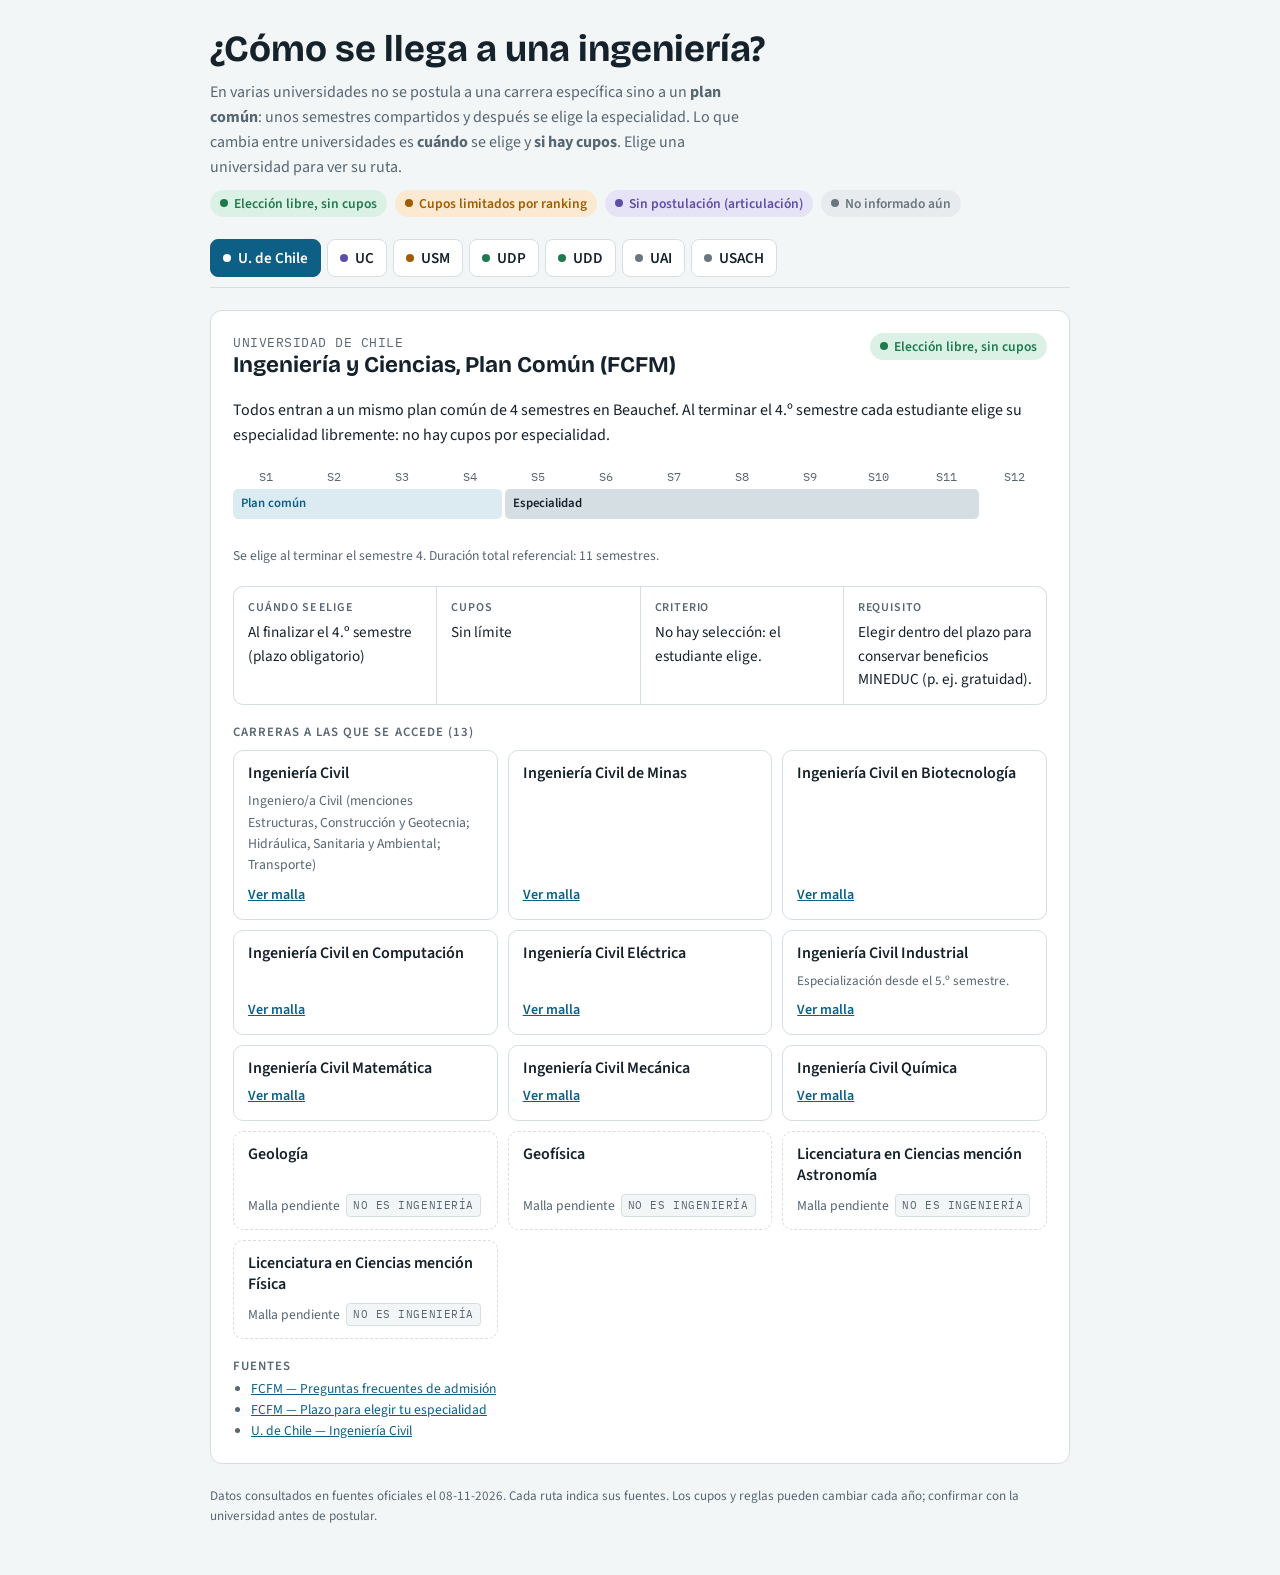
==== web/index.html @ 899a1ea2 "Despliegue en GitHub Pages: workflow y página completa en web/ Co-Authored-By: Claude Opus 5.5 <nore" ====
<!doctype html>
<html lang="es">
<head>
<meta charset="utf-8">
<meta name="viewport" content="width=device-width, initial-scale=1, viewport-fit=cover">
<title>Rutas de Ingreso a Ingeniería</title>
<link rel="preconnect" href="https://fonts.googleapis.com">
<link rel="stylesheet" href="https://fonts.googleapis.com/css2?family=Bricolage+Grotesque:opsz,wght@12..96,600;12..96,700&family=Source+Sans+3:wght@400;600&family=IBM+Plex+Mono:wght@500&display=swap">
<style>body{margin:0}</style>
</head>
<body>
<style>
/* Layout: columna de lectura de ~70ch; pestañas por universidad arriba; cada ruta = regla de semestres + reglas + salidas */
:root{
  --bg:#f3f6f7; --surface:#ffffff; --ink:#15212b; --muted:#566673; --line:#d5dee3;
  --accent:#0d5f86; --accent-soft:#dcebf2;
  --ok:#1f7a4d; --ok-soft:#dcf1e5; --warn:#a15c00; --warn-soft:#fbead1; --info:#5b4fa8; --info-soft:#e7e3f7; --na:#6b7680; --na-soft:#e7ebee;
  --f-display:"Bricolage Grotesque", "Segoe UI", system-ui, sans-serif;
  --f-body:"Source Sans 3", "Segoe UI", system-ui, sans-serif;
  --f-mono:"IBM Plex Mono", ui-monospace, Menlo, monospace;
}
@media (prefers-color-scheme: dark){:root:not([data-theme="light"]){
  --bg:#0f171d; --surface:#16222a; --ink:#e4ecf0; --muted:#9aabb6; --line:#2a3a45;
  --accent:#6cb8dd; --accent-soft:#18394a;
  --ok:#6fcf9b; --ok-soft:#173a29; --warn:#f0b35c; --warn-soft:#3d2c12; --info:#b0a6f0; --info-soft:#2a2547; --na:#a3adb5; --na-soft:#26323a;
  color-scheme:dark}}
:root[data-theme="dark"]{
  --bg:#0f171d; --surface:#16222a; --ink:#e4ecf0; --muted:#9aabb6; --line:#2a3a45;
  --accent:#6cb8dd; --accent-soft:#18394a;
  --ok:#6fcf9b; --ok-soft:#173a29; --warn:#f0b35c; --warn-soft:#3d2c12; --info:#b0a6f0; --info-soft:#2a2547; --na:#a3adb5; --na-soft:#26323a;
  color-scheme:dark}
*{box-sizing:border-box}
body{background:var(--bg);color:var(--ink);font:400 1rem/1.55 var(--f-body);
  padding-left:max(16px,env(safe-area-inset-left,0px));padding-right:max(16px,env(safe-area-inset-right,0px));padding-block:28px 48px}
.wrap{max-width:860px;margin:0 auto;display:flex;flex-direction:column;gap:22px}
h1,h2,h3{font-family:var(--f-display);text-wrap:balance;margin:0;line-height:1.15}
h1{font-size:clamp(1.7rem,4vw,2.3rem);font-weight:700}
h2{font-size:1.4rem;font-weight:700}
h3{font-size:.8rem;text-transform:uppercase;letter-spacing:.08em;color:var(--muted);font-family:var(--f-body);font-weight:600}
p{margin:0}
.lede{color:var(--muted);max-width:68ch}
a{color:var(--accent)}
a:focus-visible,button:focus-visible{outline:2px solid var(--accent);outline-offset:2px}

.legend{display:flex;flex-wrap:wrap;gap:8px}
.pill{display:inline-flex;align-items:center;gap:6px;border-radius:999px;padding:3px 10px;font-size:.85rem;font-weight:600;white-space:nowrap}
.pill::before{content:"";width:8px;height:8px;border-radius:50%;background:currentColor}
.m-libre,.m-garantizado{color:var(--ok);background:var(--ok-soft)}
.m-competitivo{color:var(--warn);background:var(--warn-soft)}
.m-sin_postulacion{color:var(--info);background:var(--info-soft)}
.m-no_informado{color:var(--na);background:var(--na-soft)}

.tabs{display:flex;flex-wrap:wrap;gap:6px;border-bottom:1px solid var(--line);padding-bottom:10px}
.tab{font:600 .95rem var(--f-body);border:1px solid var(--line);background:var(--surface);color:var(--ink);border-radius:8px;padding:7px 12px;cursor:pointer;display:flex;align-items:center;gap:7px}
.tab .dot{width:8px;height:8px;border-radius:50%;background:currentColor}
.tab[aria-selected="true"]{background:var(--accent);border-color:var(--accent);color:var(--surface)}
.tab[aria-selected="true"] .dot{background:var(--surface)}

.route{background:var(--surface);border:1px solid var(--line);border-radius:12px;padding:22px;display:flex;flex-direction:column;gap:20px}
.route-head{display:flex;flex-wrap:wrap;justify-content:space-between;gap:10px;align-items:flex-start}
.route-head > div{min-width:0}
.uni{font-family:var(--f-mono);font-size:.8rem;color:var(--muted);letter-spacing:.04em;text-transform:uppercase}

/* regla de semestres */
.ruler{overflow-x:auto}
.ruler-grid{display:grid;grid-template-columns:repeat(12,minmax(34px,1fr));gap:3px;min-width:430px}
.sem{font-family:var(--f-mono);font-size:.72rem;text-align:center;color:var(--muted)}
.bar{height:30px;border-radius:5px;display:flex;align-items:center;padding:0 8px;font-size:.8rem;font-weight:600;overflow:hidden;white-space:nowrap}
.bar.pc{background:var(--accent-soft);color:var(--accent)}
.bar.esp{background:var(--line);color:var(--ink)}
.bar.lic{background:var(--accent-soft);color:var(--accent)}
.bar.tit{background:var(--info-soft);color:var(--info)}
.bar.unk{background:repeating-linear-gradient(45deg,var(--na-soft) 0 8px,transparent 8px 16px);color:var(--na);border:1px dashed var(--line)}
.ruler-note{font-size:.85rem;color:var(--muted);margin-top:6px}

.rules{display:grid;grid-template-columns:repeat(auto-fit,minmax(190px,1fr));gap:1px;background:var(--line);border:1px solid var(--line);border-radius:10px;overflow:hidden}
.rule{background:var(--surface);padding:12px 14px;display:flex;flex-direction:column;gap:4px;min-width:0}
.rule .k{font-size:.75rem;text-transform:uppercase;letter-spacing:.07em;color:var(--muted);font-weight:600}
.rule .v{font-size:.95rem}
.callout{border-radius:10px;padding:12px 14px;font-size:.92rem}
.callout.warn{background:var(--warn-soft);color:var(--ink)}
.callout.na{background:var(--na-soft);color:var(--ink)}
.callout b{font-weight:600}

.mid{display:flex;flex-direction:column;gap:8px}
.chips{display:flex;flex-wrap:wrap;gap:6px}
.chip{font-size:.85rem;border:1px solid var(--line);border-radius:6px;padding:3px 8px;text-decoration:none;color:var(--ink);background:var(--bg)}
a.chip:hover{border-color:var(--accent);color:var(--accent)}

.outs{display:grid;grid-template-columns:repeat(auto-fill,minmax(240px,1fr));gap:10px}
.out{border:1px solid var(--line);border-radius:10px;padding:12px 14px;display:flex;flex-direction:column;gap:8px;min-width:0}
.out.ni{border-style:dashed}
.out-name{font-weight:600;font-size:1rem;line-height:1.3}
.out-title{font-size:.86rem;color:var(--muted)}
.out-foot{display:flex;flex-wrap:wrap;gap:6px;align-items:center;margin-top:auto}
.tag{font-family:var(--f-mono);font-size:.7rem;text-transform:uppercase;letter-spacing:.05em;padding:2px 6px;border-radius:4px;background:var(--bg);color:var(--muted);border:1px solid var(--line)}
.tag.direct{color:var(--ok);border-color:var(--ok)}
.malla{font-size:.88rem;font-weight:600}
.nomalla{font-size:.85rem;color:var(--muted)}
.out-note{font-size:.82rem;color:var(--muted)}
.sources{font-size:.85rem;color:var(--muted);display:flex;flex-direction:column;gap:4px}
.sources ul{margin:0;padding-left:18px}
footer{font-size:.82rem;color:var(--muted)}
@media (prefers-reduced-motion:no-preference){.route{animation:in .25s ease-out}@keyframes in{from{transform:translateY(4px)}to{transform:none}}}
</style>

<div class="wrap">
  <header style="display:flex;flex-direction:column;gap:10px">
    <h1>¿Cómo se llega a una ingeniería?</h1>
    <p class="lede">En varias universidades no se postula a una carrera específica sino a un <b>plan común</b>: unos semestres compartidos y después se elige la especialidad. Lo que cambia entre universidades es <b>cuándo</b> se elige y <b>si hay cupos</b>. Elige una universidad para ver su ruta.</p>
    <div class="legend" aria-label="Cómo se asigna la especialidad">
      <span class="pill m-libre">Elección libre, sin cupos</span>
      <span class="pill m-competitivo">Cupos limitados por ranking</span>
      <span class="pill m-sin_postulacion">Sin postulación (articulación)</span>
      <span class="pill m-no_informado">No informado aún</span>
    </div>
  </header>

  <nav class="tabs" role="tablist" id="tabs"></nav>
  <section id="route" aria-live="polite"></section>

  <footer>Datos consultados en fuentes oficiales el <span id="fecha"></span>. Cada ruta indica sus fuentes. Los cupos y reglas pueden cambiar cada año; confirmar con la universidad antes de postular.</footer>
</div>

<script>
const DATA = {"version": "0.3", "consultado": "2026-11-08", "planes_comunes": [{"programa_id": "uchile-plan-comun", "universidad_id": "uchile", "nombre": "Ingeniería y Ciencias, Plan Común (FCFM)", "resumen": "Todos entran a un mismo plan común de 4 semestres en Beauchef. Al terminar el 4.º semestre cada estudiante elige su especialidad libremente: no hay cupos por especialidad.", "duracion_plan_comun_semestres": 4, "seleccion": {"momento": "Al finalizar el 4.º semestre (plazo obligatorio)", "mecanismo": "libre", "cupos": "sin_limite", "criterio": "No hay selección: el estudiante elige.", "requisitos": "Elegir dentro del plazo para conservar beneficios MINEDUC (p. ej. gratuidad).", "irrevocable": null, "apoyo": "Unidad de Orientación Vocacional e 'Inicia Beauchef' presentan las especialidades."}, "duracion_total": "11 semestres (Ingeniería Civil, incluye plan común)", "grado_intermedio": "Licenciatura en Ciencias de la Ingeniería, mención según especialidad", "salidas": [{"nombre": "Ingeniería Civil", "titulo": "Ingeniero/a Civil (menciones Estructuras, Construcción y Geotecnia; Hidráulica, Sanitaria y Ambiental; Transporte)", "tipo": "ing_civil", "malla_url": "https://uchile.cl/carreras/4969/ingenieria-civil", "programa_directo_id": null, "nota": ""}, {"nombre": "Ingeniería Civil de Minas", "titulo": "Ingeniería Civil de Minas", "tipo": "ing_civil", "malla_url": "https://uchile.cl/carreras/4977/ingenieria-civil-de-minas", "programa_directo_id": null, "nota": ""}, {"nombre": "Ingeniería Civil en Biotecnología", "titulo": "Ingeniería Civil en Biotecnología", "tipo": "ing_civil", "malla_url": "https://uchile.cl/carreras/4970/ingenieria-civil-en-biotecnologia", "programa_directo_id": null, "nota": ""}, {"nombre": "Ingeniería Civil en Computación", "titulo": "Ingeniería Civil en Computación", "tipo": "ing_civil", "malla_url": "https://uchile.cl/carreras/4971/ingenieria-civil-en-computacion", "programa_directo_id": null, "nota": ""}, {"nombre": "Ingeniería Civil Eléctrica", "titulo": "Ingeniería Civil Eléctrica", "tipo": "ing_civil", "malla_url": "https://uchile.cl/carreras/4972/ingenieria-civil-electrica", "programa_directo_id": null, "nota": ""}, {"nombre": "Ingeniería Civil Industrial", "titulo": "Ingeniería Civil Industrial", "tipo": "ing_civil", "malla_url": "https://uchile.cl/dam/jcr:cdc0ae92-f9b3-46fb-8aff-4d49fe4c6440/MallaCivilIndustrial2021.jpg", "programa_directo_id": null, "nota": "Especialización desde el 5.º semestre."}, {"nombre": "Ingeniería Civil Matemática", "titulo": "Ingeniería Civil Matemática", "tipo": "ing_civil", "malla_url": "https://uchile.cl/carreras/4974/ingenieria-civil-matematica", "programa_directo_id": null, "nota": ""}, {"nombre": "Ingeniería Civil Mecánica", "titulo": "Ingeniería Civil Mecánica", "tipo": "ing_civil", "malla_url": "https://uchile.cl/carreras/4976/ingenieria-civil-mecanica", "programa_directo_id": null, "nota": ""}, {"nombre": "Ingeniería Civil Química", "titulo": "Ingeniería Civil Química", "tipo": "ing_civil", "malla_url": "https://uchile.cl/carreras/4978/ingenieria-civil-quimica", "programa_directo_id": null, "nota": ""}, {"nombre": "Geología", "titulo": "Geología", "tipo": "no_ingenieria", "malla_url": null, "programa_directo_id": null, "nota": ""}, {"nombre": "Geofísica", "titulo": "Geofísica", "tipo": "no_ingenieria", "malla_url": null, "programa_directo_id": null, "nota": ""}, {"nombre": "Licenciatura en Ciencias mención Astronomía", "titulo": "Licenciatura en Ciencias mención Astronomía", "tipo": "no_ingenieria", "malla_url": null, "programa_directo_id": null, "nota": ""}, {"nombre": "Licenciatura en Ciencias mención Física", "titulo": "Licenciatura en Ciencias mención Física", "tipo": "no_ingenieria", "malla_url": null, "programa_directo_id": null, "nota": ""}], "fuentes": [{"nombre": "FCFM — Preguntas frecuentes de admisión", "url": "https://ingenieria.uchile.cl/admision/preguntas-frecuentes"}, {"nombre": "FCFM — Plazo para elegir tu especialidad", "url": "https://ingenieria.uchile.cl/escuela/pregrado/informacion-para-estudiantes/plazo-para-elegir-tu-especialidad"}, {"nombre": "U. de Chile — Ingeniería Civil", "url": "https://uchile.cl/carreras/4969/ingenieria-civil"}], "consultado": "2026-11-08"}, {"programa_id": "uc-ingenieria", "universidad_id": "uc", "nombre": "Ingeniería UC (Licenciatura en Ciencias de la Ingeniería + título)", "resumen": "Se entra a 'Ingeniería'. Los primeros 4 años son una licenciatura donde cada estudiante arma su perfil con un major (22 opciones) y un minor. Después de la licenciatura se 'articula' con uno de 7 títulos de Ingeniero Civil UC, sin postulación separada; varios títulos tienen 'diplomas' que definen la especialidad.", "duracion_plan_comun_semestres": null, "seleccion": {"momento": "Major y minor durante la licenciatura (4 años); título después de la licenciatura", "mecanismo": "sin_postulacion", "cupos": "no_informado", "criterio": "Para continuar con el título de Ingeniero Civil UC no se necesita postulación separada. La duración de la articulación depende de la combinación major/minor/título.", "requisitos": "Completar la Licenciatura en Ciencias de la Ingeniería (major + minor + requisitos adicionales).", "irrevocable": null, "excepciones": "Las articulaciones con Medicina, Arquitectura y Diseño UC tienen vacantes limitadas y requieren postulación y selección.", "pendiente": "Confirmar si algún major tiene cupos o requisitos de entrada, y en qué semestre se declara."}, "duracion_total": "4 años de licenciatura + articulación al título (duración variable según combinación)", "grado_intermedio": "Licenciatura en Ciencias de la Ingeniería", "etapa_intermedia": {"nombre": "Majors", "opciones": [{"nombre": "Ingeniería y Ciencias Ambientales", "url": "https://www.ing.uc.cl/major-en-ingenieria-y-ciencias-ambientales/"}, {"nombre": "Computación y Sistemas de Información", "url": "https://www.ing.uc.cl/major-en-computacion-y-sistemas-de-informacion/"}, {"nombre": "Ingeniería de Construcción", "url": "http://www.ing.uc.cl/programas-de-estudio/major-ingenieria-construccion/"}, {"nombre": "Ingeniería Eléctrica", "url": "http://www.ing.uc.cl/programas-de-estudio/major-ingenieria-electrica/"}, {"nombre": "Ingeniería Estructural", "url": "http://www.ing.uc.cl/programas-de-estudio/major-ingenieria-estructural/"}, {"nombre": "Ingeniería Geotécnica", "url": "http://www.ing.uc.cl/programas-de-estudio/major-ingenieria-geotecnica/"}, {"nombre": "Ingeniería y Ciencias del Agua", "url": "https://www.ing.uc.cl/major-ingenieria-y-ciencias-agua/"}, {"nombre": "Ingeniería Mecánica", "url": "http://www.ing.uc.cl/programas-de-estudio/major-ingenieria-mecanica/"}, {"nombre": "Ingeniería Minera", "url": "http://www.ing.uc.cl/programas-de-estudio/major-ingenieria-minera/"}, {"nombre": "Ingeniería Química", "url": "https://www.ing.uc.cl/major-ingenieria-quimica/"}, {"nombre": "Ingeniería en Investigación Operativa", "url": "https://www.ing.uc.cl/major-investigacion-operativa/"}, {"nombre": "Ingeniería de Sistemas de Transportes", "url": "https://www.ing.uc.cl/major-sistemas-transporte/"}, {"nombre": "Ingeniería de Software", "url": "https://www.ing.uc.cl/major-en-ingenieria-de-software/"}, {"nombre": "Geociencias (interdisciplinario)", "url": "https://www.ing.uc.cl/major-en-geociencias/"}, {"nombre": "Ingeniería Biológica (interdisciplinario)", "url": "https://www.ing.uc.cl/programas-de-estudio/pregrado/plan-estudios/cuales-los-majors-los-minors-ingenieria-uc/major-ingenieria-biologica/"}, {"nombre": "Ingeniería Biomédica (interdisciplinario)", "url": "https://www.ing.uc.cl/programas-de-estudio/pregrado/plan-estudios/cuales-los-majors-los-minors-ingenieria-uc/major-ingenieria-biomedica/"}, {"nombre": "Ingeniería Matemática (interdisciplinario)", "url": "https://www.ing.uc.cl/programas-de-estudio/pregrado/plan-estudios/cuales-los-majors-los-minors-ingenieria-uc/major-ingenieria-matematica/"}, {"nombre": "Ingeniería y Arquitectura (interdisciplinario)", "url": "https://www.ing.uc.cl/major-en-ingenieria-y-arquitectura/"}, {"nombre": "Ingeniería, Diseño e Innovación (interdisciplinario)", "url": "https://www.ing.uc.cl/major-ingenieria-diseno-e-innovacion/"}, {"nombre": "Ingeniería Robótica (interdisciplinario)", "url": "https://www.ing.uc.cl/programas-de-estudio/pregrado/plan-estudios/cuales-los-majors-los-minors-ingenieria-uc/major-ingenieria-robotica/"}, {"nombre": "Ingeniería Física (interdisciplinario)", "url": "https://www.ing.uc.cl/programas-de-estudio/pregrado/plan-estudios/cuales-los-majors-los-minors-ingenieria-uc/ingenieria-fisica/"}, {"nombre": "Ingeniería Civil (interdisciplinario)", "url": "https://www.ing.uc.cl/programas-de-estudio/pregrado/plan-estudios/cuales-los-majors-los-minors-ingenieria-uc/major-ingenieria-civil/"}]}, "salidas": [{"nombre": "Ingeniero Civil", "titulo": "Ingeniero Civil UC, con Diploma en: Ambiental · Diseño y Construcción de Obras · Ingeniería y Gestión de la Construcción · Estructural · Geotécnica · Hidráulica · Minería · Transporte", "tipo": "ing_civil", "malla_url": null, "programa_directo_id": null, "nota": ""}, {"nombre": "Ingeniero Civil de Industrias", "titulo": "Ingeniero Civil de Industrias UC, con Diploma en: Ambiental · Construcción · Bioprocesos · Computación · Eléctrica · Hidráulica · Matemática · Mecánica · Minería · Química · Tecnologías de la Información · Transporte", "tipo": "ing_civil", "malla_url": null, "programa_directo_id": null, "nota": "Es la salida 'industrial' de la UC; se combina con un diploma técnico."}, {"nombre": "Ingeniero Civil de Computación", "titulo": "Ingeniero Civil de Computación", "tipo": "ing_civil", "malla_url": null, "programa_directo_id": null, "nota": ""}, {"nombre": "Ingeniero Civil Electricista", "titulo": "Ingeniero Civil Electricista", "tipo": "ing_civil", "malla_url": null, "programa_directo_id": null, "nota": ""}, {"nombre": "Ingeniero Civil Mecánico", "titulo": "Ingeniero Civil Mecánico", "tipo": "ing_civil", "malla_url": null, "programa_directo_id": null, "nota": ""}, {"nombre": "Ingeniero Civil de Biotecnología", "titulo": "Ingeniero Civil de Biotecnología", "tipo": "ing_civil", "malla_url": null, "programa_directo_id": null, "nota": ""}, {"nombre": "Ingeniero Civil Matemático Computacional", "titulo": "Ingeniero Civil Matemático Computacional", "tipo": "ing_civil", "malla_url": null, "programa_directo_id": null, "nota": ""}, {"nombre": "Articulación con Médico Cirujano, Arquitecto o Diseñador UC", "titulo": "Articulación con Médico Cirujano, Arquitecto o Diseñador UC", "tipo": "no_ingenieria", "malla_url": null, "programa_directo_id": null, "nota": "Vacantes limitadas; requiere postulación y selección."}], "fuentes": [{"nombre": "Ingeniería UC — ¿Cómo es nuestro plan de estudios?", "url": "https://www.ing.uc.cl/programas-de-estudio/pregrado/plan-estudios/plan-estudios-ingenieria-uc/"}, {"nombre": "Ingeniería UC — Títulos profesionales", "url": "https://www.ing.uc.cl/programas-de-estudio/pregrado/plan-estudios/titulos-profesionales-ingenieria/"}, {"nombre": "Ingeniería UC — Majors y minors", "url": "https://www.ing.uc.cl/programas-de-estudio/pregrado/plan-estudios/cuales-los-majors-los-minors-ingenieria-uc/"}], "consultado": "2026-11-08"}, {"programa_id": "usm-plan-comun", "universidad_id": "usm", "nombre": "Ingeniería Civil Plan Común (Campus San Joaquín)", "resumen": "Programa para quienes aún no deciden su ingeniería. Tras aprobar el primer año se postula a una especialidad del mismo campus. Hay cupos por cohorte y se asignan por ranking del rendimiento académico de primer año. La asignación es irrevocable.", "duracion_plan_comun_semestres": 4, "seleccion": {"momento": "Al aprobar el primer año (2 semestres); proceso al cierre de semestre vía SIGA", "mecanismo": "competitivo", "cupos": "limitados", "criterio": "Ranking por promedio ponderado de las asignaturas de primer año, frente al resto de la generación. Se deben indicar 6 preferencias en orden.", "requisitos": "Aprobar el 100% de los créditos de los dos primeros semestres.", "irrevocable": true, "detalle": "Cupos no usados quedan para la misma cohorte en el proceso siguiente. Hay simulaciones periódicas para ver las posibilidades. Otros programas de la USM solo por cambio de carrera interno.", "cupos_publicos": false, "pendiente": "Los cupos por especialidad se publican en un portal interno con clave (SIGA). Confirmar si Civil Industrial (Vitacura) es accesible desde el plan común de San Joaquín."}, "duracion_total": "Plan común: 2 años (Bachiller). Las carreras de destino duran 10 semestres en total.", "grado_intermedio": "Bachiller/Bachillera en Ciencias de la Ingeniería", "malla_plan_comun": "https://usmcl-my.sharepoint.com/:b:/g/personal/diseno_admision_usm_cl/IQBnzEjwo1hrS4MvHlyeqZK4AdQ5qWvLM0Ce86i6BALCYsw?e=Z463TE", "salidas": [{"nombre": "Ingeniería Civil", "titulo": "Ingeniería Civil", "tipo": "ing_civil", "malla_url": "https://usmcl-my.sharepoint.com/:b:/g/personal/diseno_admision_usm_cl/IQDcpUxPns9GRJq2WgCGaqJPAQYqzYwUZ5pd4KKswDeCVdg?e=9SzTnH", "programa_directo_id": "usm-civil", "nota": ""}, {"nombre": "Ingeniería Civil de Minas", "titulo": "Ingeniería Civil de Minas", "tipo": "ing_civil", "malla_url": "https://usmcl-my.sharepoint.com/:b:/g/personal/diseno_admision_usm_cl/IQBVUUO4UA03SqHG4jkxCGxwAenm-FJjo8gBPdxT0ec54Ew?e=DGySzl", "programa_directo_id": "usm-civil-minas", "nota": ""}, {"nombre": "Ingeniería Civil Eléctrica", "titulo": "Ingeniero/a Civil Electricista", "tipo": "ing_civil", "malla_url": "https://usmcl-my.sharepoint.com/:b:/g/personal/diseno_admision_usm_cl/IQDZ0sWXoGXvQJrfX6EyQyKYAYJROwzQQzfGTkVx0Bbl7Hs?e=5EwD9O", "programa_directo_id": "usm-civil-electrica", "nota": ""}, {"nombre": "Ingeniería Civil Física", "titulo": "Ingeniería Civil Física", "tipo": "ing_civil", "malla_url": "https://usmcl-my.sharepoint.com/:b:/g/personal/diseno_admision_usm_cl/IQBnqJYyFZxbQI2jB5dfO87KAcmviiBgOW-x-AjssTh660w?e=vtSKZo", "programa_directo_id": "usm-civil-fisica", "nota": ""}, {"nombre": "Ingeniería Civil Informática", "titulo": "Ingeniería Civil Informática", "tipo": "ing_civil", "malla_url": "https://usmcl-my.sharepoint.com/:b:/g/personal/diseno_admision_usm_cl/IQCz2fCQ-qwoQLp3HpJkE6nCAWQ6F3XeXcswa-qyobhU7Xk?e=9s0YlQ", "programa_directo_id": "usm-civil-informatica", "nota": ""}, {"nombre": "Ingeniería Civil Matemática", "titulo": "Ingeniería Civil Matemática", "tipo": "ing_civil", "malla_url": "https://usmcl-my.sharepoint.com/:b:/g/personal/diseno_admision_usm_cl/IQD2zpR9tcUSR7DmKW25d6LdAUUO9Cwk_7SkZ9w5n-pXoJs?e=Kw6lvi", "programa_directo_id": "usm-civil-matematica", "nota": ""}, {"nombre": "Ingeniería Civil Mecánica", "titulo": "Ingeniería Civil Mecánica", "tipo": "ing_civil", "malla_url": "https://usmcl-my.sharepoint.com/:b:/g/personal/diseno_admision_usm_cl/IQBJHhY7n5h_T5br1QVNCjGQAd5hpN4Tq0iSvTPceZQI0MI?e=hbDbs1", "programa_directo_id": "usm-civil-mecanica", "nota": ""}, {"nombre": "Ingeniería Civil Química", "titulo": "Ingeniería Civil Química", "tipo": "ing_civil", "malla_url": "https://usmcl-my.sharepoint.com/:b:/g/personal/diseno_admision_usm_cl/IQAb1xZ3jZAvR4Ejdm5nkqxwAegbwjH1cmalYmWGVz7KoyQ?e=5dHFlJ", "programa_directo_id": "usm-civil-quimica", "nota": ""}, {"nombre": "Ingeniería Civil Telemática", "titulo": "Ingeniería Civil Telemática", "tipo": "ing_civil", "malla_url": "https://usmcl-my.sharepoint.com/:b:/g/personal/diseno_admision_usm_cl/IQBdlCP7cd-MTp14pTPSSnecAUVvKtLmdGHjJq6P2ZJt-Zg?e=x0qaEJ", "programa_directo_id": "usm-civil-telematica", "nota": ""}], "nota_salidas": "Lista = ingenierías civiles que se dictan en San Joaquín, según la regla 'oferta del campus donde esté matriculado'. La USM no publica la lista ni los cupos por cohorte fuera de su portal interno.", "fuentes": [{"nombre": "USM — Ingeniería Civil Plan Común", "url": "https://usm.cl/admision/carreras/ingenieria-civil-plan-comun/"}, {"nombre": "USM — Circular Postulación a Especialidad (dic-2025)", "url": "https://autoservicio.usm.cl/docs/usmtransparente/informaciones/Circular_PostulacionesEspecialidad2.pdf"}, {"nombre": "USM — Admisión Centralizada PAES (vacantes 2026)", "url": "https://usm.cl/admision/admision-centralizada-paes-3/"}], "consultado": "2026-11-08"}, {"programa_id": "udp-plan-comun", "universidad_id": "udp", "nombre": "Ingeniería Civil Plan Común", "resumen": "Primer año común. Al terminarlo se elige una de 4 ingenierías civiles sin límite de cupos. Se titula con título profesional + magíster de continuidad.", "duracion_plan_comun_semestres": 2, "seleccion": {"momento": "Al terminar el primer año", "mecanismo": "libre", "cupos": "sin_limite", "criterio": "Sin selección; también se puede cambiar a otra carrera de la facultad sin cupo si se cumplen requisitos académicos.", "requisitos": "Requisitos académicos del plan común.", "irrevocable": null}, "duracion_total": "no informado en la fuente", "malla_plan_comun": "https://ingenieriayciencias.udp.cl/cms/wp-content/uploads/2025/12/INGENIERIA-CIVIL-PLAN-COMUN_2026.pdf", "salidas": [{"nombre": "Ingeniería Civil Industrial", "titulo": "Ingeniería Civil Industrial", "tipo": "ing_civil", "malla_url": "https://admision.udp.cl/cms/wp-content/uploads/2025/09/INGENIERIA-CIVIL-INDUSTRIAL_2026.pdf", "programa_directo_id": "udp-civil-industrial", "nota": ""}, {"nombre": "Ingeniería Civil en Obras Civiles", "titulo": "Ingeniería Civil en Obras Civiles", "tipo": "ing_civil", "malla_url": "https://eoc.udp.cl/cms/wp-content/uploads/2023/12/MALLA-INGENIERIA-CIVIL-EN-OBRAS-CIVILES.pdf", "programa_directo_id": "udp-civil-obras-civiles", "nota": "Malla publicada en 2023."}, {"nombre": "Ingeniería Civil en Informática y Telecomunicaciones", "titulo": "Ingeniería Civil en Informática y Telecomunicaciones", "tipo": "ing_civil", "malla_url": "https://eit.udp.cl/cms/wp-content/uploads/2025/12/INGENIERIA-CIVIL-EN-INFORMATICA-Y-TELECOMUNICACIONES.pdf", "programa_directo_id": "udp-civil-informatica-telecom", "nota": ""}, {"nombre": "Ingeniería Civil en Ciencia de Datos e Inteligencia Artificial", "titulo": "Ingeniería Civil en Ciencia de Datos e Inteligencia Artificial", "tipo": "ing_civil", "malla_url": "https://admision.udp.cl/cms/wp-content/uploads/2025/09/INGENIERIA-CIVIL-EN-CIENCIA-DE-DATOS-E-INTELIGENCIA-ARTIFICIAL_2026.pdf", "programa_directo_id": "udp-civil-ciencia-datos-ia", "nota": ""}], "fuentes": [{"nombre": "UDP — Malla Ingeniería Civil Plan Común 2026", "url": "https://ingenieriayciencias.udp.cl/cms/wp-content/uploads/2025/12/INGENIERIA-CIVIL-PLAN-COMUN_2026.pdf"}], "consultado": "2026-11-08"}, {"programa_id": "udd-plan-comun", "universidad_id": "udd", "nombre": "Ingeniería Civil Plan Común", "resumen": "Tres semestres comunes. Luego se elige especialidad con cupo garantizado en cualquier carrera de la facultad (salvo BioMedicina).", "duracion_plan_comun_semestres": 3, "seleccion": {"momento": "Al terminar el 3.er semestre", "mecanismo": "garantizado", "cupos": "sin_limite", "criterio": "Cupo garantizado.", "requisitos": "no informado", "irrevocable": null, "pendiente": "Fuente de 2024; confirmar si Informática e IA ya es salida del plan común."}, "duracion_total": "11 semestres", "malla_plan_comun": "https://www.udd.cl/mallas/ingenieriacivilplancomun.pdf", "salidas": [{"nombre": "Ingeniería Civil Industrial", "titulo": "Ingeniería Civil Industrial", "tipo": "ing_civil", "malla_url": "https://ingenieria.udd.cl/files/2020/04/12.-ing-civil-pc_ing-civil-industrial.pdf", "programa_directo_id": "udd-civil-industrial", "nota": "Malla publicada en 2020."}, {"nombre": "Ingeniería Civil en Obras Civiles", "titulo": "Ingeniería Civil en Obras Civiles", "tipo": "ing_civil", "malla_url": "https://ingenieria.udd.cl/files/2020/04/12.-ing-civil-pc_ing-civil-obras-civiles.pdf", "programa_directo_id": "udd-civil-obras-civiles", "nota": "Malla publicada en 2020."}, {"nombre": "Ingeniería Civil en Minería", "titulo": "Ingeniería Civil en Minería", "tipo": "ing_civil", "malla_url": "https://ingenieria.udd.cl/files/2020/04/12.-ing-civil-pc_ing-civil-mineria-1.pdf", "programa_directo_id": "udd-civil-mineria", "nota": "Malla publicada en 2020."}, {"nombre": "Ingeniería Civil en Informática e Innovación Tecnológica", "titulo": "Ingeniería Civil en Informática e Innovación Tecnológica", "tipo": "ing_civil", "malla_url": null, "programa_directo_id": "udd-civil-informatica-innovacion", "nota": ""}, {"nombre": "Ingeniería Civil en Informática e Inteligencia Artificial", "titulo": "Ingeniería Civil en Informática e Inteligencia Artificial", "tipo": "ing_civil", "malla_url": null, "programa_directo_id": "udd-civil-informatica-ia", "nota": "Por confirmar como salida del plan común."}, {"nombre": "Geología", "titulo": "Geología", "tipo": "no_ingenieria", "malla_url": null, "programa_directo_id": null, "nota": ""}], "fuentes": [{"nombre": "UDD — Plan común de ingenierías", "url": "https://ingenieria.udd.cl/files/2024/03/07-plan-comun-ingenierias.pdf"}, {"nombre": "UDD — Facultad de Ingeniería, carreras", "url": "https://ingenieria.udd.cl/carreras/"}], "consultado": "2026-11-08"}, {"programa_id": "uai-plan-comun", "universidad_id": "uai", "nombre": "Ingeniería Civil (Plan Común) — Peñalolén", "resumen": "En Santiago todas las ingenierías civiles de la UAI se ingresan por plan común, que lleva a 7 especialidades.", "duracion_plan_comun_semestres": null, "seleccion": {"momento": "no informado", "mecanismo": "no_informado", "cupos": "no_informado", "criterio": "no informado", "requisitos": "no informado", "irrevocable": null, "pendiente": "Buscar reglamento de elección de especialidad UAI."}, "duracion_total": "no informado", "salidas": [{"nombre": "Ingeniería Civil Industrial", "titulo": "Ingeniería Civil Industrial", "tipo": "ing_civil", "malla_url": null, "programa_directo_id": null, "nota": ""}, {"nombre": "Ingeniería Civil Informática", "titulo": "Ingeniería Civil Informática", "tipo": "ing_civil", "malla_url": null, "programa_directo_id": null, "nota": ""}, {"nombre": "Ingeniería Civil en Bioingeniería", "titulo": "Ingeniería Civil en Bioingeniería", "tipo": "ing_civil", "malla_url": null, "programa_directo_id": null, "nota": ""}, {"nombre": "Ingeniería Civil (Obras Civiles)", "titulo": "Ingeniería Civil (Obras Civiles)", "tipo": "ing_civil", "malla_url": null, "programa_directo_id": null, "nota": ""}, {"nombre": "Ingeniería Civil en Energía", "titulo": "Ingeniería Civil en Energía", "tipo": "ing_civil", "malla_url": null, "programa_directo_id": null, "nota": ""}, {"nombre": "Ingeniería Civil Mecánica", "titulo": "Ingeniería Civil Mecánica", "tipo": "ing_civil", "malla_url": null, "programa_directo_id": null, "nota": ""}, {"nombre": "Ingeniería Civil en Minería", "titulo": "Ingeniería Civil en Minería", "tipo": "ing_civil", "malla_url": null, "programa_directo_id": null, "nota": ""}], "fuentes": [{"nombre": "UAI — Facultad de Ingeniería y Ciencias", "url": "https://www.uai.cl/ingenieria-y-ciencias/carreras/nuestras-carreras"}], "consultado": "2026-11-08"}, {"programa_id": "usach-civil-informatica-plan-comun", "universidad_id": "usach", "nombre": "Ingeniería Civil en Informática – Plan Común (nueva 2027)", "resumen": "Carrera nueva para Admisión 2027 (90 vacantes según prensa). Aún no hay información oficial sobre sus salidas.", "duracion_plan_comun_semestres": null, "seleccion": {"momento": "no informado", "mecanismo": "no_informado", "cupos": "no_informado", "criterio": "no informado", "requisitos": "no informado", "irrevocable": null, "pendiente": "Revisar ficha oficial USACH cuando se publique."}, "duracion_total": "no informado", "salidas": [], "fuentes": [{"nombre": "USACH Admisión — Facultad de Ingeniería", "url": "https://admision.usach.cl/FING-USACH"}], "consultado": "2026-11-08"}]};
const UNI = {uc:"UC",uchile:"U. de Chile",usm:"USM",udp:"UDP",udd:"UDD",uai:"UAI",usach:"USACH"};
const UNI_LONG = {uc:"Pontificia Universidad Católica de Chile",uchile:"Universidad de Chile",usm:"Universidad Técnica Federico Santa María",udp:"Universidad Diego Portales",udd:"Universidad del Desarrollo",uai:"Universidad Adolfo Ibáñez",usach:"Universidad de Santiago de Chile"};
const MEC = {libre:"Elección libre, sin cupos",garantizado:"Cupo garantizado",competitivo:"Cupos limitados por ranking",sin_postulacion:"Sin postulación (articulación)",no_informado:"No informado aún"};
const CUPOS = {sin_limite:"Sin límite",limitados:"Limitados por cohorte",no_informado:"No informado"};
const ORDER = ["uchile","uc","usm","udp","udd","uai","usach"];
const planes = ORDER.map(u=>DATA.planes_comunes.find(p=>p.universidad_id===u)).filter(Boolean);
const esc = s => String(s ?? "").replace(/[&<>"]/g,c=>({"&":"&amp;","<":"&lt;",">":"&gt;",'"':"&quot;"}[c]));
const mecClass = m => "m-" + (m==="garantizado" ? "libre" : m);
document.getElementById("fecha").textContent = DATA.consultado.split("-").reverse().join("-");

function ruler(p){
  const cells = n => Array.from({length:12},(_,i)=>`<div class="sem">S${i+1}</div>`).join("");
  let bars = "", note = "";
  const id = p.universidad_id, pc = p.duracion_plan_comun_semestres;
  if (id === "uc"){
    bars = `<div class="bar lic" style="grid-column:1 / span 8">Licenciatura: ciencias básicas + major + minor</div>
            <div class="bar tit" style="grid-column:9 / span 4">Título (duración variable)</div>`;
    note = "El major se cursa dentro de los 4 años de licenciatura; el título se articula después.";
  } else if (pc){
    const total = id==="usm" ? 10 : 11;
    const elige = id==="usm" ? 2 : pc;
    bars = `<div class="bar pc" style="grid-column:1 / span ${pc}">Plan común</div>
            <div class="bar esp" style="grid-column:${pc+1} / span ${total-pc}">Especialidad</div>`;
    note = id==="usm"
      ? `La postulación a especialidad ocurre al aprobar el semestre ${elige}; el plan común completo dura ${pc} semestres. Carrera total: ${total} semestres.`
      : `Se elige al terminar el semestre ${elige}. Duración total referencial: ${total} semestres.`;
  } else {
    bars = `<div class="bar unk" style="grid-column:1 / span 12">Duración del plan común no informada</div>`;
  }
  return `<div class="ruler"><div class="ruler-grid">${cells()}${bars}</div></div><p class="ruler-note">${note}</p>`;
}

function render(id){
  const p = planes.find(x=>x.universidad_id===id);
  const s = p.seleccion;
  const rules = [
    ["Cuándo se elige", s.momento],
    ["Cupos", CUPOS[s.cupos]],
    ["Criterio", s.criterio],
    ["Requisito", s.requisitos],
  ].filter(r=>r[1]);
  const callouts = [];
  if (s.irrevocable) callouts.push(`<div class="callout warn"><b>Importante:</b> la especialidad asignada no se puede cambiar por esta vía (asignación irrevocable).</div>`);
  if (s.excepciones) callouts.push(`<div class="callout warn"><b>Excepción:</b> ${esc(s.excepciones)}</div>`);
  if (s.detalle) callouts.push(`<div class="callout warn">${esc(s.detalle)}</div>`);
  if (s.pendiente) callouts.push(`<div class="callout na"><b>Por confirmar:</b> ${esc(s.pendiente)}</div>`);
  if (p.nota_salidas) callouts.push(`<div class="callout na">${esc(p.nota_salidas)}</div>`);

  const mid = p.etapa_intermedia ? `<div class="mid"><h3>Paso intermedio: ${esc(p.etapa_intermedia.nombre)} (${p.etapa_intermedia.opciones.length})</h3>
    <div class="chips">${p.etapa_intermedia.opciones.map(o=>`<a class="chip" href="${esc(o.url)}" target="_blank" rel="noopener">${esc(o.nombre)}</a>`).join("")}</div></div>` : "";

  const outs = p.salidas.length ? p.salidas.map(o=>{
    const ni = o.tipo==="no_ingenieria";
    const titulo = o.titulo && o.titulo!==o.nombre ? `<div class="out-title">${esc(o.titulo)}</div>` : "";
    const malla = o.malla_url ? `<a class="malla" href="${esc(o.malla_url)}" target="_blank" rel="noopener">Ver malla</a>` : `<span class="nomalla">Malla pendiente</span>`;
    const direct = o.programa_directo_id ? `<span class="tag direct" title="Esta carrera también acepta postulación directa">También ingreso directo</span>` : "";
    const tipo = ni ? `<span class="tag">No es ingeniería</span>` : "";
    return `<article class="out${ni?" ni":""}"><div class="out-name">${esc(o.nombre)}</div>${titulo}
      ${o.nota?`<div class="out-note">${esc(o.nota)}</div>`:""}
      <div class="out-foot">${malla}${direct}${tipo}</div></article>`;
  }).join("") : `<div class="callout na">Esta universidad todavía no publica a qué carreras lleva este plan común.</div>`;

  const extra = p.malla_plan_comun ? ` · <a href="${esc(p.malla_plan_comun)}" target="_blank" rel="noopener">Malla del plan común</a>` : "";
  document.getElementById("route").innerHTML = `
  <div class="route">
    <div class="route-head">
      <div><div class="uni">${esc(UNI_LONG[id])}</div><h2>${esc(p.nombre)}</h2></div>
      <span class="pill ${mecClass(s.mecanismo)}">${MEC[s.mecanismo]}</span>
    </div>
    <p>${esc(p.resumen)}${extra}</p>
    ${ruler(p)}
    <div class="rules">${rules.map(r=>`<div class="rule"><span class="k">${r[0]}</span><span class="v">${esc(r[1])}</span></div>`).join("")}</div>
    ${callouts.join("")}
    ${mid}
    <div style="display:flex;flex-direction:column;gap:10px">
      <h3>${id==="uc" ? "Títulos a los que se accede" : "Carreras a las que se accede"} (${p.salidas.length})</h3>
      <div class="outs">${outs}</div>
    </div>
    <div class="sources"><h3>Fuentes</h3><ul>${p.fuentes.map(f=>`<li><a href="${esc(f.url)}" target="_blank" rel="noopener">${esc(f.nombre)}</a></li>`).join("")}</ul></div>
  </div>`;
  document.querySelectorAll(".tab").forEach(t=>t.setAttribute("aria-selected", t.dataset.id===id));
  try{ localStorage.setItem("ruta-uni", id) }catch(e){}
}

const tabs = document.getElementById("tabs");
const DOT = {libre:"--ok",garantizado:"--ok",competitivo:"--warn",sin_postulacion:"--info",no_informado:"--na"};
tabs.innerHTML = planes.map(p=>`<button class="tab" role="tab" id="tab-${p.universidad_id}" data-id="${p.universidad_id}"><span class="dot" style="color:var(${DOT[p.seleccion.mecanismo]})"></span>${UNI[p.universidad_id]}</button>`).join("");
tabs.querySelectorAll(".tab").forEach(t=>t.addEventListener("click",()=>render(t.dataset.id)));
let start = "uchile"; try{ start = localStorage.getItem("ruta-uni") || start }catch(e){}
if (!planes.some(p=>p.universidad_id===start)) start = "uchile";
render(start);
</script>
</body>
</html>
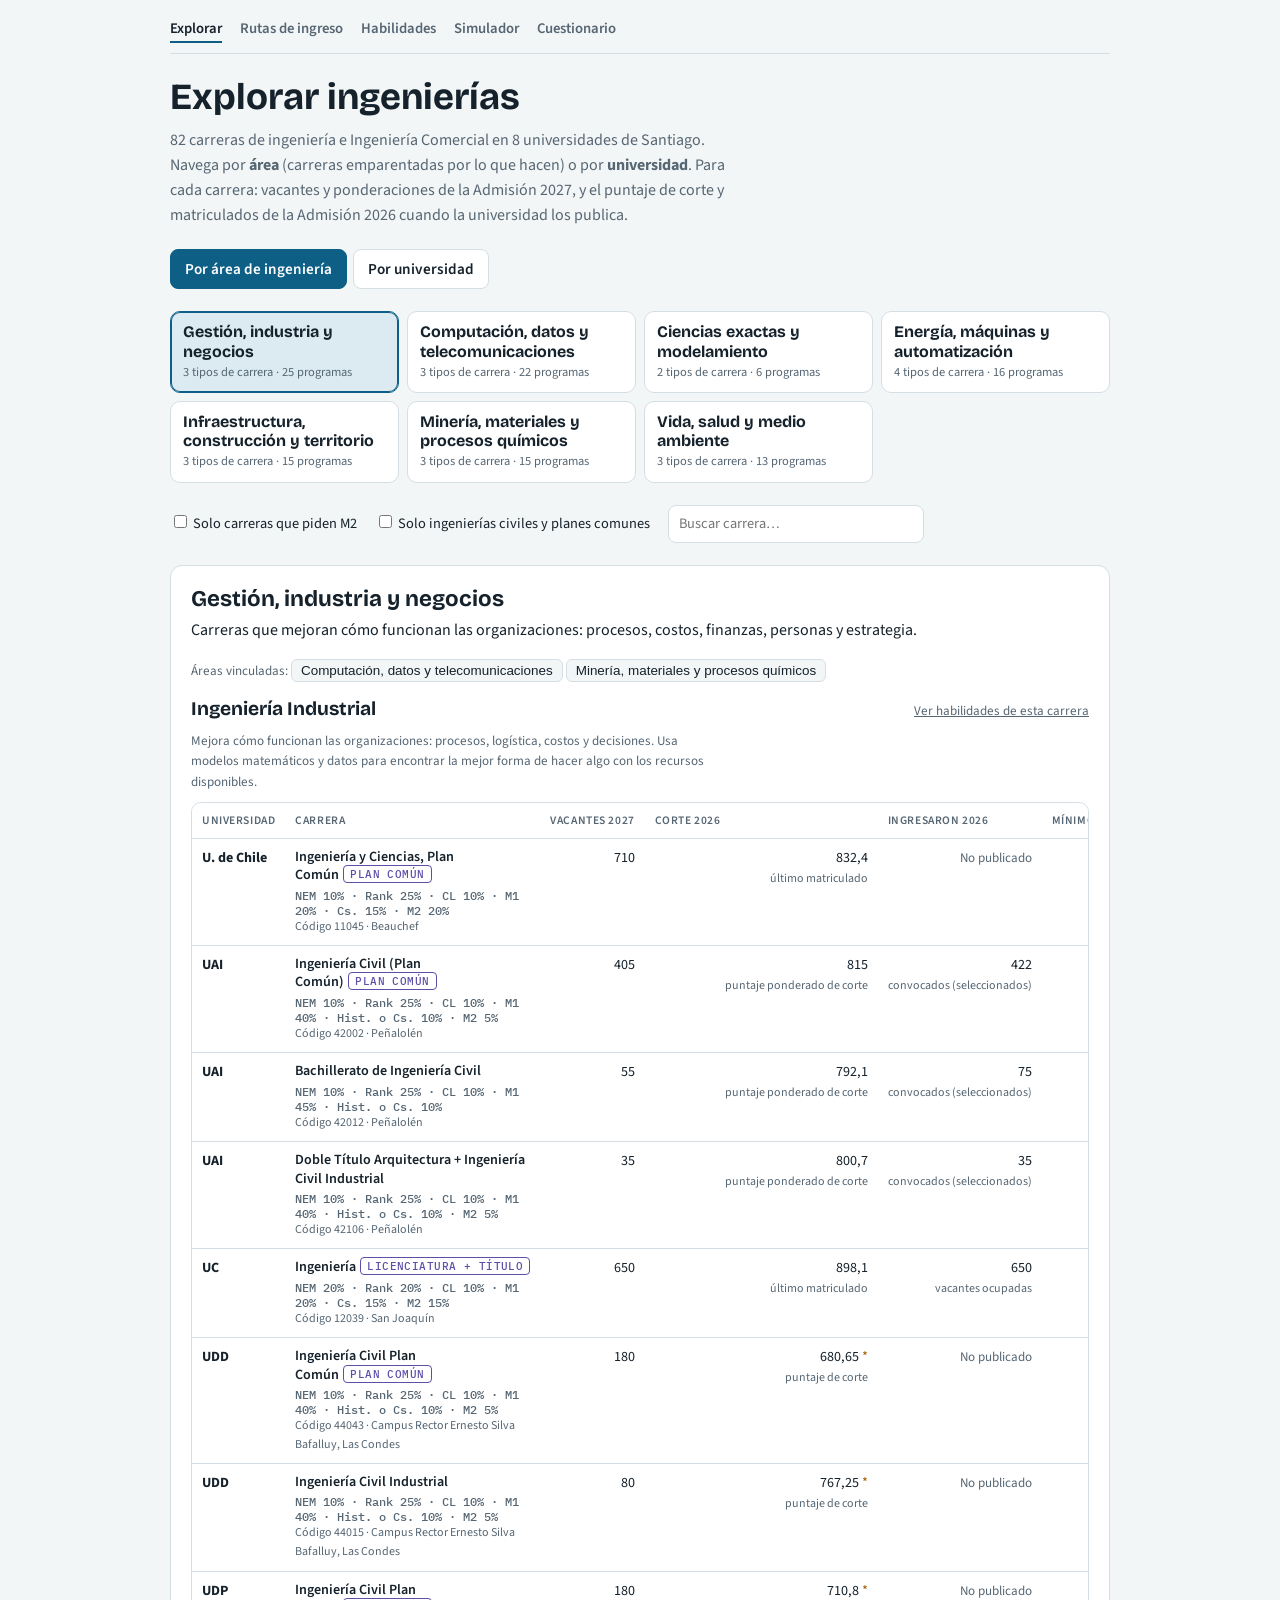
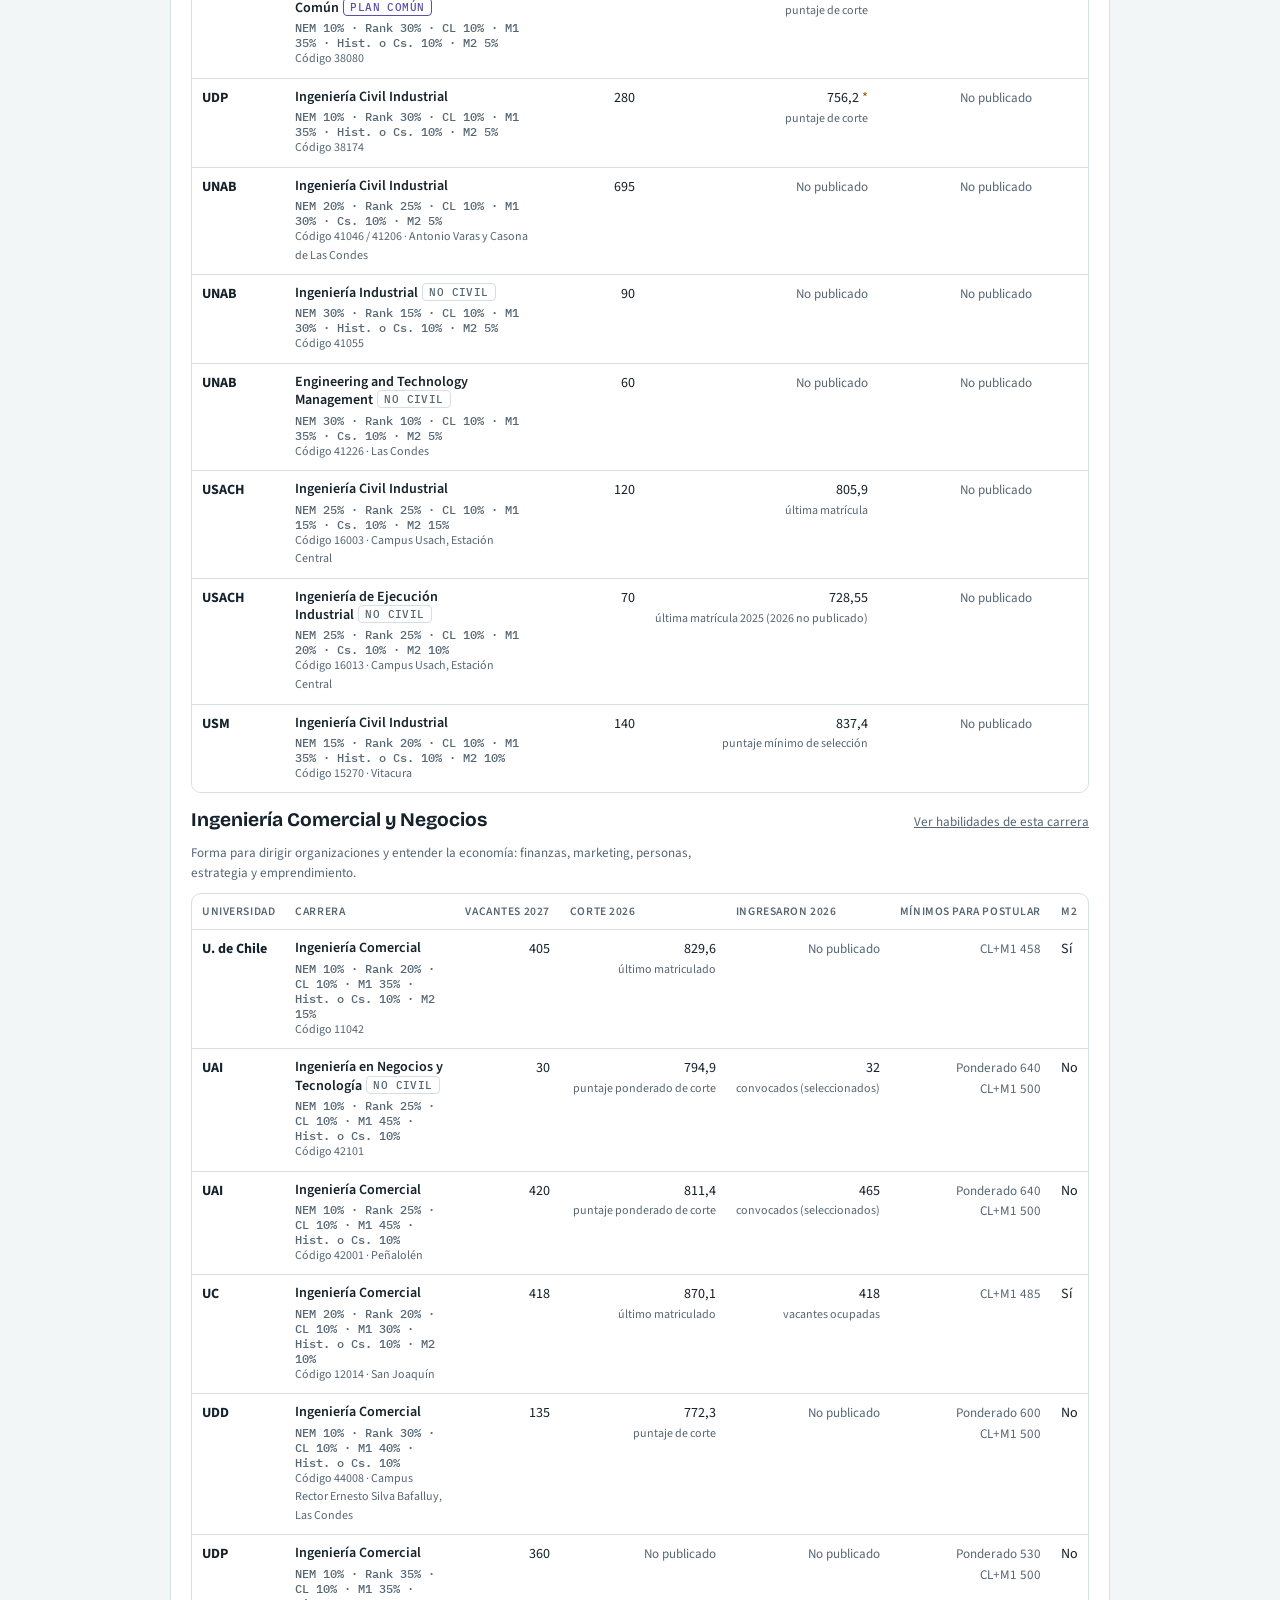
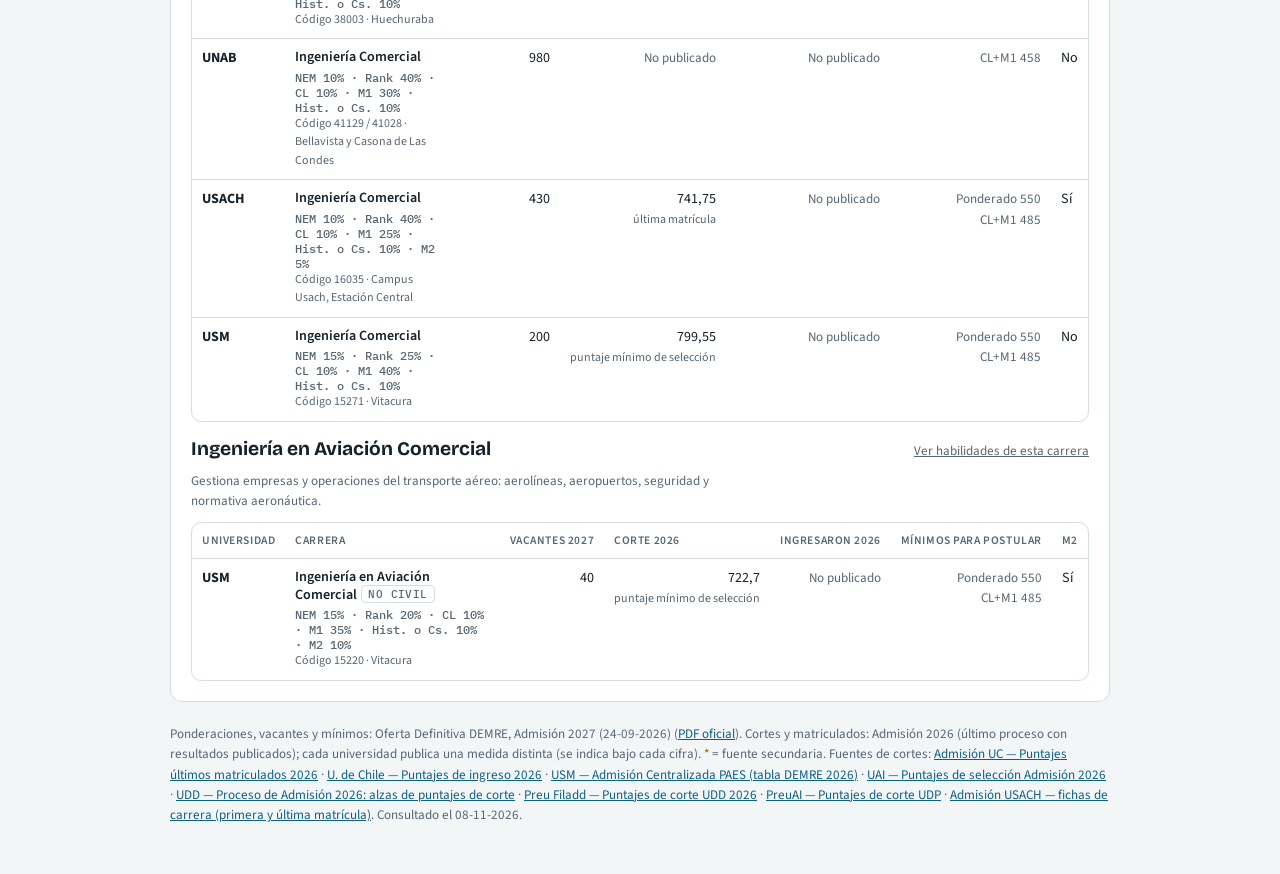
==== commit 0551a067: "Add files via upload v0.6.1: explorar, simulador, cuestionario y cortes USACH" ====
--- a/web/index.html
+++ b/web/index.html
@@ -3,218 +3,179 @@
 <head>
 <meta charset="utf-8">
 <meta name="viewport" content="width=device-width, initial-scale=1, viewport-fit=cover">
-<title>Rutas de Ingreso a Ingeniería</title>
-<link rel="preconnect" href="https://fonts.googleapis.com">
+<title>Explorar Ingenierías</title>
 <link rel="stylesheet" href="https://fonts.googleapis.com/css2?family=Bricolage+Grotesque:opsz,wght@12..96,600;12..96,700&family=Source+Sans+3:wght@400;600&family=IBM+Plex+Mono:wght@500&display=swap">
-<style>body{margin:0}</style>
 </head>
 <body>
 <style>
-/* Layout: columna de lectura de ~70ch; pestañas por universidad arriba; cada ruta = regla de semestres + reglas + salidas */
+/* Estilos comunes de la plataforma (se insertan en cada página al construir el sitio). Columna de lectura ~920px. */
 :root{
   --bg:#f3f6f7; --surface:#ffffff; --ink:#15212b; --muted:#566673; --line:#d5dee3;
-  --accent:#0d5f86; --accent-soft:#dcebf2;
-  --ok:#1f7a4d; --ok-soft:#dcf1e5; --warn:#a15c00; --warn-soft:#fbead1; --info:#5b4fa8; --info-soft:#e7e3f7; --na:#6b7680; --na-soft:#e7ebee;
-  --f-display:"Bricolage Grotesque", "Segoe UI", system-ui, sans-serif;
-  --f-body:"Source Sans 3", "Segoe UI", system-ui, sans-serif;
-  --f-mono:"IBM Plex Mono", ui-monospace, Menlo, monospace;
+  --accent:#0d5f86; --accent-soft:#dcebf2; --mark:#a15c00; --mark-soft:#fbead1;
+  --ok:#1f7a4d; --ok-soft:#dcf1e5; --warn:#a15c00; --warn-soft:#fbead1; --bad:#b03a2e; --bad-soft:#f8e1de; --na:#6b7680; --na-soft:#e7ebee;
+  --info:#5b4fa8; --info-soft:#e7e3f7;
+  --f-display:"Bricolage Grotesque","Segoe UI",system-ui,sans-serif;
+  --f-body:"Source Sans 3","Segoe UI",system-ui,sans-serif;
+  --f-mono:"IBM Plex Mono",ui-monospace,Menlo,monospace;
 }
 @media (prefers-color-scheme: dark){:root:not([data-theme="light"]){
   --bg:#0f171d; --surface:#16222a; --ink:#e4ecf0; --muted:#9aabb6; --line:#2a3a45;
-  --accent:#6cb8dd; --accent-soft:#18394a;
-  --ok:#6fcf9b; --ok-soft:#173a29; --warn:#f0b35c; --warn-soft:#3d2c12; --info:#b0a6f0; --info-soft:#2a2547; --na:#a3adb5; --na-soft:#26323a;
-  color-scheme:dark}}
+  --accent:#6cb8dd; --accent-soft:#18394a; --mark:#f0b35c; --mark-soft:#3d2c12;
+  --ok:#6fcf9b; --ok-soft:#173a29; --warn:#f0b35c; --warn-soft:#3d2c12; --bad:#f08a7e; --bad-soft:#40201c; --na:#a3adb5; --na-soft:#26323a;
+  --info:#b0a6f0; --info-soft:#2a2547; color-scheme:dark}}
 :root[data-theme="dark"]{
   --bg:#0f171d; --surface:#16222a; --ink:#e4ecf0; --muted:#9aabb6; --line:#2a3a45;
-  --accent:#6cb8dd; --accent-soft:#18394a;
-  --ok:#6fcf9b; --ok-soft:#173a29; --warn:#f0b35c; --warn-soft:#3d2c12; --info:#b0a6f0; --info-soft:#2a2547; --na:#a3adb5; --na-soft:#26323a;
-  color-scheme:dark}
+  --accent:#6cb8dd; --accent-soft:#18394a; --mark:#f0b35c; --mark-soft:#3d2c12;
+  --ok:#6fcf9b; --ok-soft:#173a29; --warn:#f0b35c; --warn-soft:#3d2c12; --bad:#f08a7e; --bad-soft:#40201c; --na:#a3adb5; --na-soft:#26323a;
+  --info:#b0a6f0; --info-soft:#2a2547; color-scheme:dark}
 *{box-sizing:border-box}
-body{background:var(--bg);color:var(--ink);font:400 1rem/1.55 var(--f-body);
-  padding-left:max(16px,env(safe-area-inset-left,0px));padding-right:max(16px,env(safe-area-inset-right,0px));padding-block:28px 48px}
-.wrap{max-width:860px;margin:0 auto;display:flex;flex-direction:column;gap:22px}
+body{background:var(--bg);color:var(--ink);font:400 1rem/1.55 var(--f-body);margin:0;
+  padding-left:max(16px,env(safe-area-inset-left,0px));padding-right:max(16px,env(safe-area-inset-right,0px));padding-block:16px 48px}
+.wrap{max-width:940px;margin:0 auto;display:flex;flex-direction:column;gap:22px}
 h1,h2,h3{font-family:var(--f-display);text-wrap:balance;margin:0;line-height:1.15}
-h1{font-size:clamp(1.7rem,4vw,2.3rem);font-weight:700}
-h2{font-size:1.4rem;font-weight:700}
-h3{font-size:.8rem;text-transform:uppercase;letter-spacing:.08em;color:var(--muted);font-family:var(--f-body);font-weight:600}
-p{margin:0}
-.lede{color:var(--muted);max-width:68ch}
-a{color:var(--accent)}
-a:focus-visible,button:focus-visible{outline:2px solid var(--accent);outline-offset:2px}
+h1{font-size:clamp(1.7rem,4vw,2.3rem);font-weight:700} h2{font-size:1.4rem;font-weight:700}
+h3{font:600 .78rem var(--f-body);text-transform:uppercase;letter-spacing:.08em;color:var(--muted)}
+p{margin:0} a{color:var(--accent)}
+a:focus-visible,button:focus-visible,input:focus-visible,select:focus-visible{outline:2px solid var(--accent);outline-offset:2px}
+.lede{color:var(--muted);max-width:70ch}
+.topnav{display:flex;flex-wrap:wrap;gap:4px 18px;font-size:.92rem;border-bottom:1px solid var(--line);padding-bottom:10px}
+.topnav a{text-decoration:none;color:var(--muted);font-weight:600;padding-block:2px}
+.topnav a[aria-current="page"]{color:var(--ink);box-shadow:inset 0 -2px 0 var(--accent)}
+.card{background:var(--surface);border:1px solid var(--line);border-radius:12px;padding:20px;display:flex;flex-direction:column;gap:16px}
+.pill{display:inline-flex;align-items:center;gap:6px;border-radius:999px;padding:2px 10px;font-size:.82rem;font-weight:600;white-space:nowrap}
+.pill::before{content:"";width:7px;height:7px;border-radius:50%;background:currentColor}
+.p-ok{color:var(--ok);background:var(--ok-soft)} .p-warn{color:var(--warn);background:var(--warn-soft)}
+.p-bad{color:var(--bad);background:var(--bad-soft)} .p-na{color:var(--na);background:var(--na-soft)} .p-info{color:var(--info);background:var(--info-soft)}
+.chip{font-size:.84rem;border:1px solid var(--line);border-radius:6px;padding:3px 9px;background:var(--bg);color:var(--ink);text-decoration:none}
+.btn{font:600 .95rem var(--f-body);border:1px solid var(--line);background:var(--surface);color:var(--ink);border-radius:8px;padding:8px 14px;cursor:pointer}
+.btn[aria-pressed="true"],.btn.primary{background:var(--accent);border-color:var(--accent);color:var(--surface)}
+.tablewrap{overflow-x:auto;border:1px solid var(--line);border-radius:10px;background:var(--surface)}
+table.data{border-collapse:collapse;width:100%;font-size:.88rem;min-width:640px}
+table.data th{font:600 .72rem var(--f-body);text-transform:uppercase;letter-spacing:.05em;color:var(--muted);text-align:left;padding:9px 10px;border-bottom:1px solid var(--line);white-space:nowrap}
+table.data td{padding:9px 10px;border-bottom:1px solid var(--line);vertical-align:top}
+table.data tr:last-child td{border-bottom:0}
+td.num,th.num{text-align:right;font-variant-numeric:tabular-nums;white-space:nowrap}
+.mono{font-family:var(--f-mono);font-size:.8rem}
+.small{font-size:.82rem;color:var(--muted)}
+.src{font-size:.75rem;color:var(--muted)}
+.note{background:var(--accent-soft);border-radius:10px;padding:12px 14px;font-size:.93rem}
+footer{font-size:.82rem;color:var(--muted)}
+@media (prefers-reduced-motion:no-preference){.fade{animation:fade .2s ease-out}@keyframes fade{from{transform:translateY(3px)}to{transform:none}}}
 
-.legend{display:flex;flex-wrap:wrap;gap:8px}
-.pill{display:inline-flex;align-items:center;gap:6px;border-radius:999px;padding:3px 10px;font-size:.85rem;font-weight:600;white-space:nowrap}
-.pill::before{content:"";width:8px;height:8px;border-radius:50%;background:currentColor}
-.m-libre,.m-garantizado{color:var(--ok);background:var(--ok-soft)}
-.m-competitivo{color:var(--warn);background:var(--warn-soft)}
-.m-sin_postulacion{color:var(--info);background:var(--info-soft)}
-.m-no_informado{color:var(--na);background:var(--na-soft)}
-
-.tabs{display:flex;flex-wrap:wrap;gap:6px;border-bottom:1px solid var(--line);padding-bottom:10px}
-.tab{font:600 .95rem var(--f-body);border:1px solid var(--line);background:var(--surface);color:var(--ink);border-radius:8px;padding:7px 12px;cursor:pointer;display:flex;align-items:center;gap:7px}
-.tab .dot{width:8px;height:8px;border-radius:50%;background:currentColor}
-.tab[aria-selected="true"]{background:var(--accent);border-color:var(--accent);color:var(--surface)}
-.tab[aria-selected="true"] .dot{background:var(--surface)}
-
-.route{background:var(--surface);border:1px solid var(--line);border-radius:12px;padding:22px;display:flex;flex-direction:column;gap:20px}
-.route-head{display:flex;flex-wrap:wrap;justify-content:space-between;gap:10px;align-items:flex-start}
-.route-head > div{min-width:0}
-.uni{font-family:var(--f-mono);font-size:.8rem;color:var(--muted);letter-spacing:.04em;text-transform:uppercase}
-
-/* regla de semestres */
-.ruler{overflow-x:auto}
-.ruler-grid{display:grid;grid-template-columns:repeat(12,minmax(34px,1fr));gap:3px;min-width:430px}
-.sem{font-family:var(--f-mono);font-size:.72rem;text-align:center;color:var(--muted)}
-.bar{height:30px;border-radius:5px;display:flex;align-items:center;padding:0 8px;font-size:.8rem;font-weight:600;overflow:hidden;white-space:nowrap}
-.bar.pc{background:var(--accent-soft);color:var(--accent)}
-.bar.esp{background:var(--line);color:var(--ink)}
-.bar.lic{background:var(--accent-soft);color:var(--accent)}
-.bar.tit{background:var(--info-soft);color:var(--info)}
-.bar.unk{background:repeating-linear-gradient(45deg,var(--na-soft) 0 8px,transparent 8px 16px);color:var(--na);border:1px dashed var(--line)}
-.ruler-note{font-size:.85rem;color:var(--muted);margin-top:6px}
-
-.rules{display:grid;grid-template-columns:repeat(auto-fit,minmax(190px,1fr));gap:1px;background:var(--line);border:1px solid var(--line);border-radius:10px;overflow:hidden}
-.rule{background:var(--surface);padding:12px 14px;display:flex;flex-direction:column;gap:4px;min-width:0}
-.rule .k{font-size:.75rem;text-transform:uppercase;letter-spacing:.07em;color:var(--muted);font-weight:600}
-.rule .v{font-size:.95rem}
-.callout{border-radius:10px;padding:12px 14px;font-size:.92rem}
-.callout.warn{background:var(--warn-soft);color:var(--ink)}
-.callout.na{background:var(--na-soft);color:var(--ink)}
-.callout b{font-weight:600}
-
-.mid{display:flex;flex-direction:column;gap:8px}
-.chips{display:flex;flex-wrap:wrap;gap:6px}
-.chip{font-size:.85rem;border:1px solid var(--line);border-radius:6px;padding:3px 8px;text-decoration:none;color:var(--ink);background:var(--bg)}
-a.chip:hover{border-color:var(--accent);color:var(--accent)}
-
-.outs{display:grid;grid-template-columns:repeat(auto-fill,minmax(240px,1fr));gap:10px}
-.out{border:1px solid var(--line);border-radius:10px;padding:12px 14px;display:flex;flex-direction:column;gap:8px;min-width:0}
-.out.ni{border-style:dashed}
-.out-name{font-weight:600;font-size:1rem;line-height:1.3}
-.out-title{font-size:.86rem;color:var(--muted)}
-.out-foot{display:flex;flex-wrap:wrap;gap:6px;align-items:center;margin-top:auto}
-.tag{font-family:var(--f-mono);font-size:.7rem;text-transform:uppercase;letter-spacing:.05em;padding:2px 6px;border-radius:4px;background:var(--bg);color:var(--muted);border:1px solid var(--line)}
-.tag.direct{color:var(--ok);border-color:var(--ok)}
-.malla{font-size:.88rem;font-weight:600}
-.nomalla{font-size:.85rem;color:var(--muted)}
-.out-note{font-size:.82rem;color:var(--muted)}
-.sources{font-size:.85rem;color:var(--muted);display:flex;flex-direction:column;gap:4px}
-.sources ul{margin:0;padding-left:18px}
-footer{font-size:.82rem;color:var(--muted)}
-@media (prefers-reduced-motion:no-preference){.route{animation:in .25s ease-out}@keyframes in{from{transform:translateY(4px)}to{transform:none}}}
+.modes{display:flex;gap:6px;flex-wrap:wrap}
+.areas{display:grid;grid-template-columns:repeat(auto-fill,minmax(200px,1fr));gap:8px}
+.area{all:unset;cursor:pointer;background:var(--surface);border:1px solid var(--line);border-radius:10px;padding:10px 12px;display:flex;flex-direction:column;gap:2px}
+.area b{font-family:var(--f-display);font-size:1rem;line-height:1.2}
+.area span{font-size:.78rem;color:var(--muted)}
+.area[aria-pressed="true"]{border-color:var(--accent);box-shadow:inset 0 0 0 1px var(--accent);background:var(--accent-soft)}
+.unis{display:flex;flex-wrap:wrap;gap:6px}
+.filters{display:flex;flex-wrap:wrap;gap:12px 18px;align-items:center;font-size:.9rem}
+.filters input[type=search]{font:inherit;padding:7px 10px;border:1px solid var(--line);border-radius:8px;background:var(--surface);color:var(--ink);min-width:0;width:16rem;max-width:100%}
+.fam{display:flex;flex-direction:column;gap:10px}
+.famhead{display:flex;flex-wrap:wrap;justify-content:space-between;gap:6px;align-items:baseline}
+.famhead h2{font-size:1.2rem}
+.prog-name{font-weight:600;line-height:1.3}
+.pond{font:500 .72rem var(--f-mono);color:var(--muted);margin-top:3px;white-space:normal}
+.tag{font:500 .66rem var(--f-mono);text-transform:uppercase;letter-spacing:.04em;padding:1px 6px;border-radius:4px;border:1px solid var(--line);color:var(--muted);margin-left:4px;white-space:nowrap;vertical-align:1px}
+.tag.pc{color:var(--info);border-color:var(--info)}
+.sec{color:var(--warn)}
+.empty{padding:16px;color:var(--muted)}
 </style>
 
 <div class="wrap">
+  <nav class="topnav" aria-label="Secciones"><a href="index.html" aria-current="page">Explorar</a><a href="rutas.html">Rutas de ingreso</a><a href="habilidades.html">Habilidades</a><a href="simulador.html">Simulador</a><a href="cuestionario.html">Cuestionario</a></nav>
   <header style="display:flex;flex-direction:column;gap:10px">
-    <h1>¿Cómo se llega a una ingeniería?</h1>
-    <p class="lede">En varias universidades no se postula a una carrera específica sino a un <b>plan común</b>: unos semestres compartidos y después se elige la especialidad. Lo que cambia entre universidades es <b>cuándo</b> se elige y <b>si hay cupos</b>. Elige una universidad para ver su ruta.</p>
-    <div class="legend" aria-label="Cómo se asigna la especialidad">
-      <span class="pill m-libre">Elección libre, sin cupos</span>
-      <span class="pill m-competitivo">Cupos limitados por ranking</span>
-      <span class="pill m-sin_postulacion">Sin postulación (articulación)</span>
-      <span class="pill m-no_informado">No informado aún</span>
-    </div>
+    <h1>Explorar ingenierías</h1>
+    <p class="lede">82 carreras de ingeniería e Ingeniería Comercial en 8 universidades de Santiago. Navega por <b>área</b> (carreras emparentadas por lo que hacen) o por <b>universidad</b>. Para cada carrera: vacantes y ponderaciones de la Admisión 2027, y el puntaje de corte y matriculados de la Admisión 2026 cuando la universidad los publica.</p>
   </header>
 
-  <nav class="tabs" role="tablist" id="tabs"></nav>
-  <section id="route" aria-live="polite"></section>
+  <div class="modes" role="group" aria-label="Forma de navegar">
+    <button class="btn" id="m-area" type="button">Por área de ingeniería</button>
+    <button class="btn" id="m-uni" type="button">Por universidad</button>
+  </div>
 
-  <footer>Datos consultados en fuentes oficiales el <span id="fecha"></span>. Cada ruta indica sus fuentes. Los cupos y reglas pueden cambiar cada año; confirmar con la universidad antes de postular.</footer>
+  <div id="selector"></div>
+  <div class="filters">
+    <label><input type="checkbox" id="f-m2"> Solo carreras que piden M2</label>
+    <label><input type="checkbox" id="f-civil"> Solo ingenierías civiles y planes comunes</label>
+    <input type="search" id="f-q" placeholder="Buscar carrera…" aria-label="Buscar carrera">
+  </div>
+  <section id="lista" aria-live="polite"></section>
+
+  <footer id="pie"></footer>
 </div>
 
 <script>
-const DATA = {"version": "0.3", "consultado": "2026-11-08", "planes_comunes": [{"programa_id": "uchile-plan-comun", "universidad_id": "uchile", "nombre": "Ingeniería y Ciencias, Plan Común (FCFM)", "resumen": "Todos entran a un mismo plan común de 4 semestres en Beauchef. Al terminar el 4.º semestre cada estudiante elige su especialidad libremente: no hay cupos por especialidad.", "duracion_plan_comun_semestres": 4, "seleccion": {"momento": "Al finalizar el 4.º semestre (plazo obligatorio)", "mecanismo": "libre", "cupos": "sin_limite", "criterio": "No hay selección: el estudiante elige.", "requisitos": "Elegir dentro del plazo para conservar beneficios MINEDUC (p. ej. gratuidad).", "irrevocable": null, "apoyo": "Unidad de Orientación Vocacional e 'Inicia Beauchef' presentan las especialidades."}, "duracion_total": "11 semestres (Ingeniería Civil, incluye plan común)", "grado_intermedio": "Licenciatura en Ciencias de la Ingeniería, mención según especialidad", "salidas": [{"nombre": "Ingeniería Civil", "titulo": "Ingeniero/a Civil (menciones Estructuras, Construcción y Geotecnia; Hidráulica, Sanitaria y Ambiental; Transporte)", "tipo": "ing_civil", "malla_url": "https://uchile.cl/carreras/4969/ingenieria-civil", "programa_directo_id": null, "nota": ""}, {"nombre": "Ingeniería Civil de Minas", "titulo": "Ingeniería Civil de Minas", "tipo": "ing_civil", "malla_url": "https://uchile.cl/carreras/4977/ingenieria-civil-de-minas", "programa_directo_id": null, "nota": ""}, {"nombre": "Ingeniería Civil en Biotecnología", "titulo": "Ingeniería Civil en Biotecnología", "tipo": "ing_civil", "malla_url": "https://uchile.cl/carreras/4970/ingenieria-civil-en-biotecnologia", "programa_directo_id": null, "nota": ""}, {"nombre": "Ingeniería Civil en Computación", "titulo": "Ingeniería Civil en Computación", "tipo": "ing_civil", "malla_url": "https://uchile.cl/carreras/4971/ingenieria-civil-en-computacion", "programa_directo_id": null, "nota": ""}, {"nombre": "Ingeniería Civil Eléctrica", "titulo": "Ingeniería Civil Eléctrica", "tipo": "ing_civil", "malla_url": "https://uchile.cl/carreras/4972/ingenieria-civil-electrica", "programa_directo_id": null, "nota": ""}, {"nombre": "Ingeniería Civil Industrial", "titulo": "Ingeniería Civil Industrial", "tipo": "ing_civil", "malla_url": "https://uchile.cl/dam/jcr:cdc0ae92-f9b3-46fb-8aff-4d49fe4c6440/MallaCivilIndustrial2021.jpg", "programa_directo_id": null, "nota": "Especialización desde el 5.º semestre."}, {"nombre": "Ingeniería Civil Matemática", "titulo": "Ingeniería Civil Matemática", "tipo": "ing_civil", "malla_url": "https://uchile.cl/carreras/4974/ingenieria-civil-matematica", "programa_directo_id": null, "nota": ""}, {"nombre": "Ingeniería Civil Mecánica", "titulo": "Ingeniería Civil Mecánica", "tipo": "ing_civil", "malla_url": "https://uchile.cl/carreras/4976/ingenieria-civil-mecanica", "programa_directo_id": null, "nota": ""}, {"nombre": "Ingeniería Civil Química", "titulo": "Ingeniería Civil Química", "tipo": "ing_civil", "malla_url": "https://uchile.cl/carreras/4978/ingenieria-civil-quimica", "programa_directo_id": null, "nota": ""}, {"nombre": "Geología", "titulo": "Geología", "tipo": "no_ingenieria", "malla_url": null, "programa_directo_id": null, "nota": ""}, {"nombre": "Geofísica", "titulo": "Geofísica", "tipo": "no_ingenieria", "malla_url": null, "programa_directo_id": null, "nota": ""}, {"nombre": "Licenciatura en Ciencias mención Astronomía", "titulo": "Licenciatura en Ciencias mención Astronomía", "tipo": "no_ingenieria", "malla_url": null, "programa_directo_id": null, "nota": ""}, {"nombre": "Licenciatura en Ciencias mención Física", "titulo": "Licenciatura en Ciencias mención Física", "tipo": "no_ingenieria", "malla_url": null, "programa_directo_id": null, "nota": ""}], "fuentes": [{"nombre": "FCFM — Preguntas frecuentes de admisión", "url": "https://ingenieria.uchile.cl/admision/preguntas-frecuentes"}, {"nombre": "FCFM — Plazo para elegir tu especialidad", "url": "https://ingenieria.uchile.cl/escuela/pregrado/informacion-para-estudiantes/plazo-para-elegir-tu-especialidad"}, {"nombre": "U. de Chile — Ingeniería Civil", "url": "https://uchile.cl/carreras/4969/ingenieria-civil"}], "consultado": "2026-11-08"}, {"programa_id": "uc-ingenieria", "universidad_id": "uc", "nombre": "Ingeniería UC (Licenciatura en Ciencias de la Ingeniería + título)", "resumen": "Se entra a 'Ingeniería'. Los primeros 4 años son una licenciatura donde cada estudiante arma su perfil con un major (22 opciones) y un minor. Después de la licenciatura se 'articula' con uno de 7 títulos de Ingeniero Civil UC, sin postulación separada; varios títulos tienen 'diplomas' que definen la especialidad.", "duracion_plan_comun_semestres": null, "seleccion": {"momento": "Major y minor durante la licenciatura (4 años); título después de la licenciatura", "mecanismo": "sin_postulacion", "cupos": "no_informado", "criterio": "Para continuar con el título de Ingeniero Civil UC no se necesita postulación separada. La duración de la articulación depende de la combinación major/minor/título.", "requisitos": "Completar la Licenciatura en Ciencias de la Ingeniería (major + minor + requisitos adicionales).", "irrevocable": null, "excepciones": "Las articulaciones con Medicina, Arquitectura y Diseño UC tienen vacantes limitadas y requieren postulación y selección.", "pendiente": "Confirmar si algún major tiene cupos o requisitos de entrada, y en qué semestre se declara."}, "duracion_total": "4 años de licenciatura + articulación al título (duración variable según combinación)", "grado_intermedio": "Licenciatura en Ciencias de la Ingeniería", "etapa_intermedia": {"nombre": "Majors", "opciones": [{"nombre": "Ingeniería y Ciencias Ambientales", "url": "https://www.ing.uc.cl/major-en-ingenieria-y-ciencias-ambientales/"}, {"nombre": "Computación y Sistemas de Información", "url": "https://www.ing.uc.cl/major-en-computacion-y-sistemas-de-informacion/"}, {"nombre": "Ingeniería de Construcción", "url": "http://www.ing.uc.cl/programas-de-estudio/major-ingenieria-construccion/"}, {"nombre": "Ingeniería Eléctrica", "url": "http://www.ing.uc.cl/programas-de-estudio/major-ingenieria-electrica/"}, {"nombre": "Ingeniería Estructural", "url": "http://www.ing.uc.cl/programas-de-estudio/major-ingenieria-estructural/"}, {"nombre": "Ingeniería Geotécnica", "url": "http://www.ing.uc.cl/programas-de-estudio/major-ingenieria-geotecnica/"}, {"nombre": "Ingeniería y Ciencias del Agua", "url": "https://www.ing.uc.cl/major-ingenieria-y-ciencias-agua/"}, {"nombre": "Ingeniería Mecánica", "url": "http://www.ing.uc.cl/programas-de-estudio/major-ingenieria-mecanica/"}, {"nombre": "Ingeniería Minera", "url": "http://www.ing.uc.cl/programas-de-estudio/major-ingenieria-minera/"}, {"nombre": "Ingeniería Química", "url": "https://www.ing.uc.cl/major-ingenieria-quimica/"}, {"nombre": "Ingeniería en Investigación Operativa", "url": "https://www.ing.uc.cl/major-investigacion-operativa/"}, {"nombre": "Ingeniería de Sistemas de Transportes", "url": "https://www.ing.uc.cl/major-sistemas-transporte/"}, {"nombre": "Ingeniería de Software", "url": "https://www.ing.uc.cl/major-en-ingenieria-de-software/"}, {"nombre": "Geociencias (interdisciplinario)", "url": "https://www.ing.uc.cl/major-en-geociencias/"}, {"nombre": "Ingeniería Biológica (interdisciplinario)", "url": "https://www.ing.uc.cl/programas-de-estudio/pregrado/plan-estudios/cuales-los-majors-los-minors-ingenieria-uc/major-ingenieria-biologica/"}, {"nombre": "Ingeniería Biomédica (interdisciplinario)", "url": "https://www.ing.uc.cl/programas-de-estudio/pregrado/plan-estudios/cuales-los-majors-los-minors-ingenieria-uc/major-ingenieria-biomedica/"}, {"nombre": "Ingeniería Matemática (interdisciplinario)", "url": "https://www.ing.uc.cl/programas-de-estudio/pregrado/plan-estudios/cuales-los-majors-los-minors-ingenieria-uc/major-ingenieria-matematica/"}, {"nombre": "Ingeniería y Arquitectura (interdisciplinario)", "url": "https://www.ing.uc.cl/major-en-ingenieria-y-arquitectura/"}, {"nombre": "Ingeniería, Diseño e Innovación (interdisciplinario)", "url": "https://www.ing.uc.cl/major-ingenieria-diseno-e-innovacion/"}, {"nombre": "Ingeniería Robótica (interdisciplinario)", "url": "https://www.ing.uc.cl/programas-de-estudio/pregrado/plan-estudios/cuales-los-majors-los-minors-ingenieria-uc/major-ingenieria-robotica/"}, {"nombre": "Ingeniería Física (interdisciplinario)", "url": "https://www.ing.uc.cl/programas-de-estudio/pregrado/plan-estudios/cuales-los-majors-los-minors-ingenieria-uc/ingenieria-fisica/"}, {"nombre": "Ingeniería Civil (interdisciplinario)", "url": "https://www.ing.uc.cl/programas-de-estudio/pregrado/plan-estudios/cuales-los-majors-los-minors-ingenieria-uc/major-ingenieria-civil/"}]}, "salidas": [{"nombre": "Ingeniero Civil", "titulo": "Ingeniero Civil UC, con Diploma en: Ambiental · Diseño y Construcción de Obras · Ingeniería y Gestión de la Construcción · Estructural · Geotécnica · Hidráulica · Minería · Transporte", "tipo": "ing_civil", "malla_url": null, "programa_directo_id": null, "nota": ""}, {"nombre": "Ingeniero Civil de Industrias", "titulo": "Ingeniero Civil de Industrias UC, con Diploma en: Ambiental · Construcción · Bioprocesos · Computación · Eléctrica · Hidráulica · Matemática · Mecánica · Minería · Química · Tecnologías de la Información · Transporte", "tipo": "ing_civil", "malla_url": null, "programa_directo_id": null, "nota": "Es la salida 'industrial' de la UC; se combina con un diploma técnico."}, {"nombre": "Ingeniero Civil de Computación", "titulo": "Ingeniero Civil de Computación", "tipo": "ing_civil", "malla_url": null, "programa_directo_id": null, "nota": ""}, {"nombre": "Ingeniero Civil Electricista", "titulo": "Ingeniero Civil Electricista", "tipo": "ing_civil", "malla_url": null, "programa_directo_id": null, "nota": ""}, {"nombre": "Ingeniero Civil Mecánico", "titulo": "Ingeniero Civil Mecánico", "tipo": "ing_civil", "malla_url": null, "programa_directo_id": null, "nota": ""}, {"nombre": "Ingeniero Civil de Biotecnología", "titulo": "Ingeniero Civil de Biotecnología", "tipo": "ing_civil", "malla_url": null, "programa_directo_id": null, "nota": ""}, {"nombre": "Ingeniero Civil Matemático Computacional", "titulo": "Ingeniero Civil Matemático Computacional", "tipo": "ing_civil", "malla_url": null, "programa_directo_id": null, "nota": ""}, {"nombre": "Articulación con Médico Cirujano, Arquitecto o Diseñador UC", "titulo": "Articulación con Médico Cirujano, Arquitecto o Diseñador UC", "tipo": "no_ingenieria", "malla_url": null, "programa_directo_id": null, "nota": "Vacantes limitadas; requiere postulación y selección."}], "fuentes": [{"nombre": "Ingeniería UC — ¿Cómo es nuestro plan de estudios?", "url": "https://www.ing.uc.cl/programas-de-estudio/pregrado/plan-estudios/plan-estudios-ingenieria-uc/"}, {"nombre": "Ingeniería UC — Títulos profesionales", "url": "https://www.ing.uc.cl/programas-de-estudio/pregrado/plan-estudios/titulos-profesionales-ingenieria/"}, {"nombre": "Ingeniería UC — Majors y minors", "url": "https://www.ing.uc.cl/programas-de-estudio/pregrado/plan-estudios/cuales-los-majors-los-minors-ingenieria-uc/"}], "consultado": "2026-11-08"}, {"programa_id": "usm-plan-comun", "universidad_id": "usm", "nombre": "Ingeniería Civil Plan Común (Campus San Joaquín)", "resumen": "Programa para quienes aún no deciden su ingeniería. Tras aprobar el primer año se postula a una especialidad del mismo campus. Hay cupos por cohorte y se asignan por ranking del rendimiento académico de primer año. La asignación es irrevocable.", "duracion_plan_comun_semestres": 4, "seleccion": {"momento": "Al aprobar el primer año (2 semestres); proceso al cierre de semestre vía SIGA", "mecanismo": "competitivo", "cupos": "limitados", "criterio": "Ranking por promedio ponderado de las asignaturas de primer año, frente al resto de la generación. Se deben indicar 6 preferencias en orden.", "requisitos": "Aprobar el 100% de los créditos de los dos primeros semestres.", "irrevocable": true, "detalle": "Cupos no usados quedan para la misma cohorte en el proceso siguiente. Hay simulaciones periódicas para ver las posibilidades. Otros programas de la USM solo por cambio de carrera interno.", "cupos_publicos": false, "pendiente": "Los cupos por especialidad se publican en un portal interno con clave (SIGA). Confirmar si Civil Industrial (Vitacura) es accesible desde el plan común de San Joaquín."}, "duracion_total": "Plan común: 2 años (Bachiller). Las carreras de destino duran 10 semestres en total.", "grado_intermedio": "Bachiller/Bachillera en Ciencias de la Ingeniería", "malla_plan_comun": "https://usmcl-my.sharepoint.com/:b:/g/personal/diseno_admision_usm_cl/IQBnzEjwo1hrS4MvHlyeqZK4AdQ5qWvLM0Ce86i6BALCYsw?e=Z463TE", "salidas": [{"nombre": "Ingeniería Civil", "titulo": "Ingeniería Civil", "tipo": "ing_civil", "malla_url": "https://usmcl-my.sharepoint.com/:b:/g/personal/diseno_admision_usm_cl/IQDcpUxPns9GRJq2WgCGaqJPAQYqzYwUZ5pd4KKswDeCVdg?e=9SzTnH", "programa_directo_id": "usm-civil", "nota": ""}, {"nombre": "Ingeniería Civil de Minas", "titulo": "Ingeniería Civil de Minas", "tipo": "ing_civil", "malla_url": "https://usmcl-my.sharepoint.com/:b:/g/personal/diseno_admision_usm_cl/IQBVUUO4UA03SqHG4jkxCGxwAenm-FJjo8gBPdxT0ec54Ew?e=DGySzl", "programa_directo_id": "usm-civil-minas", "nota": ""}, {"nombre": "Ingeniería Civil Eléctrica", "titulo": "Ingeniero/a Civil Electricista", "tipo": "ing_civil", "malla_url": "https://usmcl-my.sharepoint.com/:b:/g/personal/diseno_admision_usm_cl/IQDZ0sWXoGXvQJrfX6EyQyKYAYJROwzQQzfGTkVx0Bbl7Hs?e=5EwD9O", "programa_directo_id": "usm-civil-electrica", "nota": ""}, {"nombre": "Ingeniería Civil Física", "titulo": "Ingeniería Civil Física", "tipo": "ing_civil", "malla_url": "https://usmcl-my.sharepoint.com/:b:/g/personal/diseno_admision_usm_cl/IQBnqJYyFZxbQI2jB5dfO87KAcmviiBgOW-x-AjssTh660w?e=vtSKZo", "programa_directo_id": "usm-civil-fisica", "nota": ""}, {"nombre": "Ingeniería Civil Informática", "titulo": "Ingeniería Civil Informática", "tipo": "ing_civil", "malla_url": "https://usmcl-my.sharepoint.com/:b:/g/personal/diseno_admision_usm_cl/IQCz2fCQ-qwoQLp3HpJkE6nCAWQ6F3XeXcswa-qyobhU7Xk?e=9s0YlQ", "programa_directo_id": "usm-civil-informatica", "nota": ""}, {"nombre": "Ingeniería Civil Matemática", "titulo": "Ingeniería Civil Matemática", "tipo": "ing_civil", "malla_url": "https://usmcl-my.sharepoint.com/:b:/g/personal/diseno_admision_usm_cl/IQD2zpR9tcUSR7DmKW25d6LdAUUO9Cwk_7SkZ9w5n-pXoJs?e=Kw6lvi", "programa_directo_id": "usm-civil-matematica", "nota": ""}, {"nombre": "Ingeniería Civil Mecánica", "titulo": "Ingeniería Civil Mecánica", "tipo": "ing_civil", "malla_url": "https://usmcl-my.sharepoint.com/:b:/g/personal/diseno_admision_usm_cl/IQBJHhY7n5h_T5br1QVNCjGQAd5hpN4Tq0iSvTPceZQI0MI?e=hbDbs1", "programa_directo_id": "usm-civil-mecanica", "nota": ""}, {"nombre": "Ingeniería Civil Química", "titulo": "Ingeniería Civil Química", "tipo": "ing_civil", "malla_url": "https://usmcl-my.sharepoint.com/:b:/g/personal/diseno_admision_usm_cl/IQAb1xZ3jZAvR4Ejdm5nkqxwAegbwjH1cmalYmWGVz7KoyQ?e=5dHFlJ", "programa_directo_id": "usm-civil-quimica", "nota": ""}, {"nombre": "Ingeniería Civil Telemática", "titulo": "Ingeniería Civil Telemática", "tipo": "ing_civil", "malla_url": "https://usmcl-my.sharepoint.com/:b:/g/personal/diseno_admision_usm_cl/IQBdlCP7cd-MTp14pTPSSnecAUVvKtLmdGHjJq6P2ZJt-Zg?e=x0qaEJ", "programa_directo_id": "usm-civil-telematica", "nota": ""}], "nota_salidas": "Lista = ingenierías civiles que se dictan en San Joaquín, según la regla 'oferta del campus donde esté matriculado'. La USM no publica la lista ni los cupos por cohorte fuera de su portal interno.", "fuentes": [{"nombre": "USM — Ingeniería Civil Plan Común", "url": "https://usm.cl/admision/carreras/ingenieria-civil-plan-comun/"}, {"nombre": "USM — Circular Postulación a Especialidad (dic-2025)", "url": "https://autoservicio.usm.cl/docs/usmtransparente/informaciones/Circular_PostulacionesEspecialidad2.pdf"}, {"nombre": "USM — Admisión Centralizada PAES (vacantes 2026)", "url": "https://usm.cl/admision/admision-centralizada-paes-3/"}], "consultado": "2026-11-08"}, {"programa_id": "udp-plan-comun", "universidad_id": "udp", "nombre": "Ingeniería Civil Plan Común", "resumen": "Primer año común. Al terminarlo se elige una de 4 ingenierías civiles sin límite de cupos. Se titula con título profesional + magíster de continuidad.", "duracion_plan_comun_semestres": 2, "seleccion": {"momento": "Al terminar el primer año", "mecanismo": "libre", "cupos": "sin_limite", "criterio": "Sin selección; también se puede cambiar a otra carrera de la facultad sin cupo si se cumplen requisitos académicos.", "requisitos": "Requisitos académicos del plan común.", "irrevocable": null}, "duracion_total": "no informado en la fuente", "malla_plan_comun": "https://ingenieriayciencias.udp.cl/cms/wp-content/uploads/2025/12/INGENIERIA-CIVIL-PLAN-COMUN_2026.pdf", "salidas": [{"nombre": "Ingeniería Civil Industrial", "titulo": "Ingeniería Civil Industrial", "tipo": "ing_civil", "malla_url": "https://admision.udp.cl/cms/wp-content/uploads/2025/09/INGENIERIA-CIVIL-INDUSTRIAL_2026.pdf", "programa_directo_id": "udp-civil-industrial", "nota": ""}, {"nombre": "Ingeniería Civil en Obras Civiles", "titulo": "Ingeniería Civil en Obras Civiles", "tipo": "ing_civil", "malla_url": "https://eoc.udp.cl/cms/wp-content/uploads/2023/12/MALLA-INGENIERIA-CIVIL-EN-OBRAS-CIVILES.pdf", "programa_directo_id": "udp-civil-obras-civiles", "nota": "Malla publicada en 2023."}, {"nombre": "Ingeniería Civil en Informática y Telecomunicaciones", "titulo": "Ingeniería Civil en Informática y Telecomunicaciones", "tipo": "ing_civil", "malla_url": "https://eit.udp.cl/cms/wp-content/uploads/2025/12/INGENIERIA-CIVIL-EN-INFORMATICA-Y-TELECOMUNICACIONES.pdf", "programa_directo_id": "udp-civil-informatica-telecom", "nota": ""}, {"nombre": "Ingeniería Civil en Ciencia de Datos e Inteligencia Artificial", "titulo": "Ingeniería Civil en Ciencia de Datos e Inteligencia Artificial", "tipo": "ing_civil", "malla_url": "https://admision.udp.cl/cms/wp-content/uploads/2025/09/INGENIERIA-CIVIL-EN-CIENCIA-DE-DATOS-E-INTELIGENCIA-ARTIFICIAL_2026.pdf", "programa_directo_id": "udp-civil-ciencia-datos-ia", "nota": ""}], "fuentes": [{"nombre": "UDP — Malla Ingeniería Civil Plan Común 2026", "url": "https://ingenieriayciencias.udp.cl/cms/wp-content/uploads/2025/12/INGENIERIA-CIVIL-PLAN-COMUN_2026.pdf"}], "consultado": "2026-11-08"}, {"programa_id": "udd-plan-comun", "universidad_id": "udd", "nombre": "Ingeniería Civil Plan Común", "resumen": "Tres semestres comunes. Luego se elige especialidad con cupo garantizado en cualquier carrera de la facultad (salvo BioMedicina).", "duracion_plan_comun_semestres": 3, "seleccion": {"momento": "Al terminar el 3.er semestre", "mecanismo": "garantizado", "cupos": "sin_limite", "criterio": "Cupo garantizado.", "requisitos": "no informado", "irrevocable": null, "pendiente": "Fuente de 2024; confirmar si Informática e IA ya es salida del plan común."}, "duracion_total": "11 semestres", "malla_plan_comun": "https://www.udd.cl/mallas/ingenieriacivilplancomun.pdf", "salidas": [{"nombre": "Ingeniería Civil Industrial", "titulo": "Ingeniería Civil Industrial", "tipo": "ing_civil", "malla_url": "https://ingenieria.udd.cl/files/2020/04/12.-ing-civil-pc_ing-civil-industrial.pdf", "programa_directo_id": "udd-civil-industrial", "nota": "Malla publicada en 2020."}, {"nombre": "Ingeniería Civil en Obras Civiles", "titulo": "Ingeniería Civil en Obras Civiles", "tipo": "ing_civil", "malla_url": "https://ingenieria.udd.cl/files/2020/04/12.-ing-civil-pc_ing-civil-obras-civiles.pdf", "programa_directo_id": "udd-civil-obras-civiles", "nota": "Malla publicada en 2020."}, {"nombre": "Ingeniería Civil en Minería", "titulo": "Ingeniería Civil en Minería", "tipo": "ing_civil", "malla_url": "https://ingenieria.udd.cl/files/2020/04/12.-ing-civil-pc_ing-civil-mineria-1.pdf", "programa_directo_id": "udd-civil-mineria", "nota": "Malla publicada en 2020."}, {"nombre": "Ingeniería Civil en Informática e Innovación Tecnológica", "titulo": "Ingeniería Civil en Informática e Innovación Tecnológica", "tipo": "ing_civil", "malla_url": null, "programa_directo_id": "udd-civil-informatica-innovacion", "nota": ""}, {"nombre": "Ingeniería Civil en Informática e Inteligencia Artificial", "titulo": "Ingeniería Civil en Informática e Inteligencia Artificial", "tipo": "ing_civil", "malla_url": null, "programa_directo_id": "udd-civil-informatica-ia", "nota": "Por confirmar como salida del plan común."}, {"nombre": "Geología", "titulo": "Geología", "tipo": "no_ingenieria", "malla_url": null, "programa_directo_id": null, "nota": ""}], "fuentes": [{"nombre": "UDD — Plan común de ingenierías", "url": "https://ingenieria.udd.cl/files/2024/03/07-plan-comun-ingenierias.pdf"}, {"nombre": "UDD — Facultad de Ingeniería, carreras", "url": "https://ingenieria.udd.cl/carreras/"}], "consultado": "2026-11-08"}, {"programa_id": "uai-plan-comun", "universidad_id": "uai", "nombre": "Ingeniería Civil (Plan Común) — Peñalolén", "resumen": "En Santiago todas las ingenierías civiles de la UAI se ingresan por plan común, que lleva a 7 especialidades.", "duracion_plan_comun_semestres": null, "seleccion": {"momento": "no informado", "mecanismo": "no_informado", "cupos": "no_informado", "criterio": "no informado", "requisitos": "no informado", "irrevocable": null, "pendiente": "Buscar reglamento de elección de especialidad UAI."}, "duracion_total": "no informado", "salidas": [{"nombre": "Ingeniería Civil Industrial", "titulo": "Ingeniería Civil Industrial", "tipo": "ing_civil", "malla_url": null, "programa_directo_id": null, "nota": ""}, {"nombre": "Ingeniería Civil Informática", "titulo": "Ingeniería Civil Informática", "tipo": "ing_civil", "malla_url": null, "programa_directo_id": null, "nota": ""}, {"nombre": "Ingeniería Civil en Bioingeniería", "titulo": "Ingeniería Civil en Bioingeniería", "tipo": "ing_civil", "malla_url": null, "programa_directo_id": null, "nota": ""}, {"nombre": "Ingeniería Civil (Obras Civiles)", "titulo": "Ingeniería Civil (Obras Civiles)", "tipo": "ing_civil", "malla_url": null, "programa_directo_id": null, "nota": ""}, {"nombre": "Ingeniería Civil en Energía", "titulo": "Ingeniería Civil en Energía", "tipo": "ing_civil", "malla_url": null, "programa_directo_id": null, "nota": ""}, {"nombre": "Ingeniería Civil Mecánica", "titulo": "Ingeniería Civil Mecánica", "tipo": "ing_civil", "malla_url": null, "programa_directo_id": null, "nota": ""}, {"nombre": "Ingeniería Civil en Minería", "titulo": "Ingeniería Civil en Minería", "tipo": "ing_civil", "malla_url": null, "programa_directo_id": null, "nota": ""}], "fuentes": [{"nombre": "UAI — Facultad de Ingeniería y Ciencias", "url": "https://www.uai.cl/ingenieria-y-ciencias/carreras/nuestras-carreras"}], "consultado": "2026-11-08"}, {"programa_id": "usach-civil-informatica-plan-comun", "universidad_id": "usach", "nombre": "Ingeniería Civil en Informática – Plan Común (nueva 2027)", "resumen": "Carrera nueva para Admisión 2027 (90 vacantes según prensa). Aún no hay información oficial sobre sus salidas.", "duracion_plan_comun_semestres": null, "seleccion": {"momento": "no informado", "mecanismo": "no_informado", "cupos": "no_informado", "criterio": "no informado", "requisitos": "no informado", "irrevocable": null, "pendiente": "Revisar ficha oficial USACH cuando se publique."}, "duracion_total": "no informado", "salidas": [], "fuentes": [{"nombre": "USACH Admisión — Facultad de Ingeniería", "url": "https://admision.usach.cl/FING-USACH"}], "consultado": "2026-11-08"}]};
-const UNI = {uc:"UC",uchile:"U. de Chile",usm:"USM",udp:"UDP",udd:"UDD",uai:"UAI",usach:"USACH"};
-const UNI_LONG = {uc:"Pontificia Universidad Católica de Chile",uchile:"Universidad de Chile",usm:"Universidad Técnica Federico Santa María",udp:"Universidad Diego Portales",udd:"Universidad del Desarrollo",uai:"Universidad Adolfo Ibáñez",usach:"Universidad de Santiago de Chile"};
-const MEC = {libre:"Elección libre, sin cupos",garantizado:"Cupo garantizado",competitivo:"Cupos limitados por ranking",sin_postulacion:"Sin postulación (articulación)",no_informado:"No informado aún"};
-const CUPOS = {sin_limite:"Sin límite",limitados:"Limitados por cohorte",no_informado:"No informado"};
-const ORDER = ["uchile","uc","usm","udp","udd","uai","usach"];
-const planes = ORDER.map(u=>DATA.planes_comunes.find(p=>p.universidad_id===u)).filter(Boolean);
+const D = {"version": "0.6", "consultado": "2026-11-08", "bases": {"ponderaciones": "Oferta Definitiva DEMRE, Admisión 2027 (24-09-2026)", "cortes": "Admisión 2026 (último proceso con resultados publicados)"}, "universidades": {"uc": "Pontificia Universidad Católica de Chile", "uchile": "Universidad de Chile", "usm": "Universidad Técnica Federico Santa María", "usach": "Universidad de Santiago de Chile", "unab": "Universidad Andrés Bello", "udp": "Universidad Diego Portales", "uai": "Universidad Adolfo Ibáñez", "udd": "Universidad del Desarrollo"}, "areas": [{"id": "gestion", "nombre": "Gestión, industria y negocios", "familias": ["industrial", "comercial", "aviacion"], "descripcion": "Carreras que mejoran cómo funcionan las organizaciones: procesos, costos, finanzas, personas y estrategia.", "vinculadas": ["computacion", "minerales"]}, {"id": "computacion", "nombre": "Computación, datos y telecomunicaciones", "familias": ["informatica", "datos_ia", "telecom"], "descripcion": "Software, sistemas, inteligencia artificial, redes y seguridad de la información.", "vinculadas": ["exactas", "gestion", "energia"]}, {"id": "exactas", "nombre": "Ciencias exactas y modelamiento", "familias": ["matematica", "fisica"], "descripcion": "Matemática y física aplicadas para modelar problemas complejos e investigar.", "vinculadas": ["computacion", "energia"]}, {"id": "energia", "nombre": "Energía, máquinas y automatización", "familias": ["electrica", "mecanica", "automatizacion", "diseno"], "descripcion": "Sistemas eléctricos y energéticos, máquinas, robótica, control y diseño de productos.", "vinculadas": ["computacion", "infraestructura", "minerales"]}, {"id": "infraestructura", "nombre": "Infraestructura, construcción y territorio", "familias": ["obras", "construccion", "geomensura"], "descripcion": "Edificios, puentes, caminos, obras hidráulicas, su construcción y la medición del territorio.", "vinculadas": ["energia", "vida"]}, {"id": "minerales", "nombre": "Minería, materiales y procesos químicos", "familias": ["minas", "metalurgia", "quimica"], "descripcion": "Extracción y procesamiento de recursos, materiales y procesos industriales a gran escala.", "vinculadas": ["energia", "vida", "gestion"]}, {"id": "vida", "nombre": "Vida, salud y medio ambiente", "familias": ["bio", "biomedica", "ambiental"], "descripcion": "Biotecnología, tecnología para la salud y cuidado del medio ambiente.", "vinculadas": ["minerales", "infraestructura"]}], "familias": [{"id": "industrial", "nombre": "Ingeniería Industrial", "n_perfiles": 11, "que_hace": "Mejora cómo funcionan las organizaciones: procesos, logística, costos y decisiones. Usa modelos matemáticos y datos para encontrar la mejor forma de hacer algo con los recursos disponibles.", "te_puede_gustar_si": ["Te gusta organizar cosas y encontrar la forma más eficiente de hacerlas.", "Disfrutas resolver problemas con números, pero también te interesa cómo funcionan las empresas y las personas.", "Te atrae la idea de tener muchas puertas abiertas: finanzas, operaciones, tecnología o consultoría."], "distintivas": ["NEG", "OPER", "MAT", "INNO"], "porcentaje": {"MAT": 0.64, "PROG": 0.09, "DATA": 0.36, "DIS": 0.64, "OPER": 0.91, "GEST": 1.0, "NEG": 1.0, "CIEN": 0.36, "INFRA": 0.09, "INV": 0.18, "INNO": 0.73, "EQ": 0.73, "COM": 0.45, "ETI": 0.73, "SOST": 0.73}, "diferencia_vs_promedio": {"MAT": 0.23, "PROG": -0.2, "DATA": 0.09, "DIS": -0.01, "OPER": 0.3, "GEST": 0.17, "NEG": 0.38, "CIEN": -0.17, "INFRA": -0.35, "INV": -0.1, "INNO": 0.15, "EQ": 0.15, "COM": 0.2, "ETI": 0.14, "SOST": 0.15}, "area": "gestion"}, {"id": "informatica", "nombre": "Ingeniería Informática y Computación", "n_perfiles": 12, "que_hace": "Diseña y construye software y sistemas computacionales: aplicaciones, plataformas, bases de datos, seguridad informática. Combina lógica, matemáticas y trabajo con equipos y clientes.", "te_puede_gustar_si": ["Te entretiene entender cómo funcionan los programas, juegos o apps por dentro.", "Te gusta resolver problemas paso a paso y no te frustra probar varias veces hasta que algo funcione.", "Te interesa crear cosas que otras personas usen."], "distintivas": ["PROG", "DIS", "EQ", "ETI"], "porcentaje": {"MAT": 0.42, "PROG": 1.0, "DATA": 0.33, "DIS": 0.75, "OPER": 0.25, "GEST": 0.67, "NEG": 0.08, "CIEN": 0.17, "INFRA": 0.0, "INV": 0.33, "INNO": 0.5, "EQ": 0.67, "COM": 0.42, "ETI": 0.67, "SOST": 0.25}, "diferencia_vs_promedio": {"MAT": 0.01, "PROG": 0.71, "DATA": 0.06, "DIS": 0.11, "OPER": -0.36, "GEST": -0.16, "NEG": -0.54, "CIEN": -0.37, "INFRA": -0.44, "INV": 0.05, "INNO": -0.08, "EQ": 0.09, "COM": 0.16, "ETI": 0.08, "SOST": -0.33}, "area": "computacion"}, {"id": "datos_ia", "nombre": "Ciencia de Datos e Inteligencia Artificial", "n_perfiles": 3, "que_hace": "Convierte grandes volúmenes de datos en decisiones y crea sistemas de inteligencia artificial: modelos que predicen, recomiendan o reconocen patrones.", "te_puede_gustar_si": ["Te gusta buscar patrones y sacar conclusiones a partir de información.", "Te interesan la estadística, la probabilidad y la programación por igual.", "Te llama la atención cómo funcionan los sistemas de IA y quieres construirlos, no solo usarlos."], "distintivas": ["DATA", "INNO", "PROG", "EQ"], "porcentaje": {"MAT": 0.0, "PROG": 0.67, "DATA": 1.0, "DIS": 0.67, "OPER": 0.33, "GEST": 0.67, "NEG": 0.0, "CIEN": 0.33, "INFRA": 0.0, "INV": 0.33, "INNO": 1.0, "EQ": 0.67, "COM": 0.0, "ETI": 0.67, "SOST": 0.0}, "diferencia_vs_promedio": {"MAT": -0.41, "PROG": 0.37, "DATA": 0.73, "DIS": 0.02, "OPER": -0.28, "GEST": -0.16, "NEG": -0.62, "CIEN": -0.2, "INFRA": -0.44, "INV": 0.05, "INNO": 0.42, "EQ": 0.09, "COM": -0.25, "ETI": 0.08, "SOST": -0.58}, "area": "computacion"}, {"id": "telecom", "nombre": "Telemática y Telecomunicaciones", "n_perfiles": 3, "que_hace": "Diseña y administra redes y sistemas de comunicación: internet, redes móviles, servicios en la nube y su seguridad.", "te_puede_gustar_si": ["Te interesa cómo viaja la información entre dispositivos y por qué una red funciona o falla.", "Te gusta la tecnología tanto en el hardware como en el software.", "Te atrae la ciberseguridad."], "distintivas": ["DATA", "INFRA", "INNO", "PROG"], "porcentaje": {"MAT": 0.33, "PROG": 0.67, "DATA": 1.0, "DIS": 1.0, "OPER": 0.67, "GEST": 1.0, "NEG": 0.67, "CIEN": 0.33, "INFRA": 1.0, "INV": 0.0, "INNO": 1.0, "EQ": 0.67, "COM": 0.33, "ETI": 0.67, "SOST": 0.67}, "diferencia_vs_promedio": {"MAT": -0.08, "PROG": 0.37, "DATA": 0.73, "DIS": 0.36, "OPER": 0.06, "GEST": 0.17, "NEG": 0.05, "CIEN": -0.2, "INFRA": 0.56, "INV": -0.28, "INNO": 0.42, "EQ": 0.09, "COM": 0.08, "ETI": 0.08, "SOST": 0.09}, "area": "computacion"}, {"id": "obras", "nombre": "Ingeniería Civil en Obras Civiles", "n_perfiles": 8, "que_hace": "Diseña, calcula y dirige la construcción de infraestructura: edificios, puentes, carreteras, obras hidráulicas y sistemas de transporte, cuidando su seguridad y su impacto.", "te_puede_gustar_si": ["Te llaman la atención los edificios, puentes o caminos y te preguntas cómo se sostienen.", "Te gusta la física aplicada a cosas concretas que se pueden ver y tocar.", "Te imaginas trabajando entre la oficina y la obra."], "distintivas": ["INFRA", "CIEN", "ETI", "DIS"], "porcentaje": {"MAT": 0.38, "PROG": 0.0, "DATA": 0.0, "DIS": 0.88, "OPER": 0.38, "GEST": 0.88, "NEG": 0.5, "CIEN": 0.88, "INFRA": 0.88, "INV": 0.25, "INNO": 0.12, "EQ": 0.38, "COM": 0.38, "ETI": 0.88, "SOST": 0.75}, "diferencia_vs_promedio": {"MAT": -0.04, "PROG": -0.29, "DATA": -0.27, "DIS": 0.23, "OPER": -0.24, "GEST": 0.04, "NEG": -0.12, "CIEN": 0.34, "INFRA": 0.43, "INV": -0.03, "INNO": -0.45, "EQ": -0.2, "COM": 0.12, "ETI": 0.29, "SOST": 0.17}, "area": "infraestructura"}, {"id": "construccion", "nombre": "Construcción", "n_perfiles": 2, "que_hace": "Gestiona proyectos de construcción: planifica, presupuesta, coordina equipos y controla costos, plazos y calidad en obra.", "te_puede_gustar_si": ["Te gusta organizar personas y recursos para que un proyecto avance.", "Prefieres lo práctico y ver resultados concretos.", "Te interesa el mundo de la construcción más desde la gestión que desde el cálculo."], "distintivas": ["OPER", "INFRA", "EQ", "MAT"], "porcentaje": {"MAT": 0.5, "PROG": 0.0, "DATA": 0.0, "DIS": 0.0, "OPER": 1.0, "GEST": 1.0, "NEG": 0.5, "CIEN": 0.0, "INFRA": 1.0, "INV": 0.0, "INNO": 0.0, "EQ": 0.5, "COM": 0.0, "ETI": 0.0, "SOST": 0.5}, "diferencia_vs_promedio": {"MAT": 0.09, "PROG": -0.29, "DATA": -0.27, "DIS": -0.64, "OPER": 0.39, "GEST": 0.17, "NEG": -0.12, "CIEN": -0.54, "INFRA": 0.56, "INV": -0.28, "INNO": -0.58, "EQ": -0.08, "COM": -0.25, "ETI": -0.59, "SOST": -0.08}, "area": "infraestructura"}, {"id": "minas", "nombre": "Ingeniería de Minas", "n_perfiles": 7, "que_hace": "Planifica y dirige la extracción de minerales: evalúa yacimientos, diseña la mina, optimiza las operaciones y cuida la seguridad y el entorno.", "te_puede_gustar_si": ["Te interesan la geología y cómo se obtienen los recursos que usa la sociedad.", "Te gusta pensar en grandes operaciones donde se combinan técnica, economía y equipos de personas.", "No te complica la idea de trabajar en terreno o en regiones."], "distintivas": ["INFRA", "SOST", "OPER", "NEG"], "porcentaje": {"MAT": 0.43, "PROG": 0.14, "DATA": 0.14, "DIS": 0.71, "OPER": 1.0, "GEST": 1.0, "NEG": 1.0, "CIEN": 0.71, "INFRA": 1.0, "INV": 0.14, "INNO": 0.43, "EQ": 0.71, "COM": 0.29, "ETI": 0.71, "SOST": 1.0}, "diferencia_vs_promedio": {"MAT": 0.02, "PROG": -0.15, "DATA": -0.13, "DIS": 0.07, "OPER": 0.39, "GEST": 0.17, "NEG": 0.38, "CIEN": 0.18, "INFRA": 0.56, "INV": -0.14, "INNO": -0.15, "EQ": 0.14, "COM": 0.03, "ETI": 0.12, "SOST": 0.42}, "area": "minerales"}, {"id": "metalurgia", "nombre": "Ingeniería en Metalurgia", "n_perfiles": 2, "que_hace": "Transforma minerales en metales y desarrolla materiales: procesos de refinación, fundición y control de calidad.", "te_puede_gustar_si": ["Te interesa la química aplicada a materiales reales.", "Te llaman la atención las plantas industriales y sus procesos.", "Te gusta entender por qué un material resiste o falla."], "distintivas": ["OPER", "CIEN", "PROG", "DIS"], "porcentaje": {"MAT": 0.0, "PROG": 1.0, "DATA": 0.0, "DIS": 1.0, "OPER": 1.0, "GEST": 1.0, "NEG": 0.5, "CIEN": 1.0, "INFRA": 0.5, "INV": 0.0, "INNO": 0.5, "EQ": 0.5, "COM": 0.0, "ETI": 0.5, "SOST": 0.5}, "diferencia_vs_promedio": {"MAT": -0.41, "PROG": 0.71, "DATA": -0.27, "DIS": 0.36, "OPER": 0.39, "GEST": 0.17, "NEG": -0.12, "CIEN": 0.46, "INFRA": 0.06, "INV": -0.28, "INNO": -0.08, "EQ": -0.08, "COM": -0.25, "ETI": -0.09, "SOST": -0.08}, "area": "minerales"}, {"id": "electrica", "nombre": "Ingeniería Eléctrica y Energía", "n_perfiles": 7, "que_hace": "Diseña y opera sistemas eléctricos y energéticos: generación (incluida la renovable), transmisión, electrónica, automatización y control.", "te_puede_gustar_si": ["Te interesa la electricidad, la electrónica o las energías renovables.", "Te gusta la física y las matemáticas aplicadas a sistemas que se pueden medir.", "Te atrae la transición energética y la electromovilidad."], "distintivas": ["INFRA", "SOST", "DIS"], "porcentaje": {"MAT": 0.43, "PROG": 0.43, "DATA": 0.29, "DIS": 0.71, "OPER": 0.57, "GEST": 0.86, "NEG": 0.57, "CIEN": 0.57, "INFRA": 1.0, "INV": 0.43, "INNO": 0.57, "EQ": 0.57, "COM": 0.29, "ETI": 0.57, "SOST": 0.86}, "diferencia_vs_promedio": {"MAT": 0.02, "PROG": 0.13, "DATA": 0.01, "DIS": 0.07, "OPER": -0.04, "GEST": 0.03, "NEG": -0.05, "CIEN": 0.03, "INFRA": 0.56, "INV": 0.14, "INNO": -0.01, "EQ": -0.01, "COM": 0.03, "ETI": -0.02, "SOST": 0.28}, "area": "energia"}, {"id": "mecanica", "nombre": "Ingeniería Mecánica", "n_perfiles": 7, "que_hace": "Diseña, fabrica y mantiene máquinas, equipos y sistemas térmicos: desde motores y robots hasta plantas industriales y climatización.", "te_puede_gustar_si": ["Te gusta desarmar cosas para entender cómo funcionan.", "Te interesan las máquinas, los vehículos o la fabricación.", "Disfrutas la física aplicada (fuerzas, calor, movimiento)."], "distintivas": ["INFRA", "OPER", "NEG"], "porcentaje": {"MAT": 0.43, "PROG": 0.0, "DATA": 0.0, "DIS": 0.57, "OPER": 0.86, "GEST": 0.57, "NEG": 0.71, "CIEN": 0.57, "INFRA": 0.86, "INV": 0.43, "INNO": 0.57, "EQ": 0.29, "COM": 0.29, "ETI": 0.43, "SOST": 0.43}, "diferencia_vs_promedio": {"MAT": 0.02, "PROG": -0.29, "DATA": -0.27, "DIS": -0.07, "OPER": 0.25, "GEST": -0.26, "NEG": 0.09, "CIEN": 0.03, "INFRA": 0.42, "INV": 0.14, "INNO": -0.01, "EQ": -0.29, "COM": 0.03, "ETI": -0.16, "SOST": -0.15}, "area": "energia"}, {"id": "automatizacion", "nombre": "Mecatrónica, Automatización y Robótica", "n_perfiles": 2, "que_hace": "Integra mecánica, electrónica y programación para crear sistemas automáticos y robots.", "te_puede_gustar_si": ["Te gusta la robótica o armar proyectos con sensores y motores.", "Te interesan tanto el hardware como el software.", "Te atrae la automatización de procesos industriales."], "distintivas": ["NEG", "EQ", "PROG", "INFRA"], "porcentaje": {"MAT": 0.0, "PROG": 0.5, "DATA": 0.0, "DIS": 0.5, "OPER": 0.5, "GEST": 0.5, "NEG": 1.0, "CIEN": 0.5, "INFRA": 0.5, "INV": 0.0, "INNO": 0.0, "EQ": 0.5, "COM": 0.0, "ETI": 0.0, "SOST": 0.0}, "diferencia_vs_promedio": {"MAT": -0.41, "PROG": 0.21, "DATA": -0.27, "DIS": -0.14, "OPER": -0.11, "GEST": -0.33, "NEG": 0.38, "CIEN": -0.04, "INFRA": 0.06, "INV": -0.28, "INNO": -0.58, "EQ": -0.08, "COM": -0.25, "ETI": -0.59, "SOST": -0.58}, "area": "energia"}, {"id": "quimica", "nombre": "Ingeniería Química", "n_perfiles": 4, "que_hace": "Diseña y optimiza procesos industriales que transforman materias primas en productos: energía, alimentos, minería, farmacéutica y tratamiento de residuos.", "te_puede_gustar_si": ["Te gusta la química, pero te interesa más aplicarla a gran escala que en un laboratorio.", "Disfrutas los balances, las ecuaciones y entender procesos paso a paso.", "Te interesa producir de forma más limpia y eficiente."], "distintivas": ["INV", "CIEN", "OPER", "MAT"], "porcentaje": {"MAT": 0.75, "PROG": 0.0, "DATA": 0.0, "DIS": 0.5, "OPER": 1.0, "GEST": 1.0, "NEG": 0.5, "CIEN": 1.0, "INFRA": 0.25, "INV": 0.75, "INNO": 0.75, "EQ": 0.75, "COM": 0.25, "ETI": 0.25, "SOST": 0.75}, "diferencia_vs_promedio": {"MAT": 0.34, "PROG": -0.29, "DATA": -0.27, "DIS": -0.14, "OPER": 0.39, "GEST": 0.17, "NEG": -0.12, "CIEN": 0.46, "INFRA": -0.19, "INV": 0.47, "INNO": 0.17, "EQ": 0.17, "COM": -0.0, "ETI": -0.34, "SOST": 0.17}, "area": "minerales"}, {"id": "bio", "nombre": "Biotecnología y Bioingeniería", "n_perfiles": 5, "que_hace": "Usa organismos vivos y procesos biológicos para crear productos y soluciones: alimentos, medicamentos, biocombustibles o descontaminación.", "te_puede_gustar_si": ["Te interesan la biología y la química, y también la ingeniería.", "Te gusta el trabajo de laboratorio y la investigación.", "Te atrae aplicar la ciencia a problemas de salud, alimentación o medio ambiente."], "distintivas": ["CIEN", "INV", "OPER", "DIS"], "porcentaje": {"MAT": 0.4, "PROG": 0.0, "DATA": 0.2, "DIS": 0.8, "OPER": 0.8, "GEST": 0.8, "NEG": 0.2, "CIEN": 1.0, "INFRA": 0.2, "INV": 0.6, "INNO": 0.6, "EQ": 0.6, "COM": 0.0, "ETI": 0.2, "SOST": 0.6}, "diferencia_vs_promedio": {"MAT": -0.01, "PROG": -0.29, "DATA": -0.07, "DIS": 0.16, "OPER": 0.19, "GEST": -0.03, "NEG": -0.42, "CIEN": 0.46, "INFRA": -0.24, "INV": 0.32, "INNO": 0.02, "EQ": 0.02, "COM": -0.25, "ETI": -0.39, "SOST": 0.02}, "area": "vida"}, {"id": "biomedica", "nombre": "Ingeniería Biomédica", "n_perfiles": 3, "que_hace": "Aplica la ingeniería a la salud: dispositivos médicos, imágenes, biomecánica, sensores, datos clínicos y gestión de tecnología en hospitales.", "te_puede_gustar_si": ["Te interesa la salud, pero te atrae más la tecnología que la atención directa de pacientes.", "Te gustan la biología y la física por igual.", "Te motiva crear soluciones que mejoren la vida de las personas."], "distintivas": ["CIEN", "INNO", "EQ", "DATA"], "porcentaje": {"MAT": 0.0, "PROG": 0.33, "DATA": 0.67, "DIS": 1.0, "OPER": 0.33, "GEST": 1.0, "NEG": 0.33, "CIEN": 1.0, "INFRA": 0.33, "INV": 0.33, "INNO": 1.0, "EQ": 1.0, "COM": 0.33, "ETI": 0.67, "SOST": 0.67}, "diferencia_vs_promedio": {"MAT": -0.41, "PROG": 0.04, "DATA": 0.39, "DIS": 0.36, "OPER": -0.28, "GEST": 0.17, "NEG": -0.29, "CIEN": 0.46, "INFRA": -0.11, "INV": 0.05, "INNO": 0.42, "EQ": 0.42, "COM": 0.08, "ETI": 0.08, "SOST": 0.09}, "area": "vida"}, {"id": "ambiental", "nombre": "Ingeniería Ambiental y Recursos Naturales", "n_perfiles": 4, "que_hace": "Evalúa y reduce el impacto ambiental de proyectos y empresas: agua, residuos, contaminación, cambio climático y ordenamiento del territorio.", "te_puede_gustar_si": ["Te preocupan el cambio climático y el cuidado de la naturaleza.", "Te gusta combinar ciencia con normativa y trabajo con comunidades.", "Te interesa el trabajo en terreno además de la oficina."], "distintivas": ["SOST", "ETI", "NEG", "MAT"], "porcentaje": {"MAT": 0.75, "PROG": 0.0, "DATA": 0.0, "DIS": 0.75, "OPER": 0.5, "GEST": 1.0, "NEG": 1.0, "CIEN": 0.5, "INFRA": 0.5, "INV": 0.0, "INNO": 0.5, "EQ": 0.5, "COM": 0.0, "ETI": 1.0, "SOST": 1.0}, "diferencia_vs_promedio": {"MAT": 0.34, "PROG": -0.29, "DATA": -0.27, "DIS": 0.11, "OPER": -0.11, "GEST": 0.17, "NEG": 0.38, "CIEN": -0.04, "INFRA": 0.06, "INV": -0.28, "INNO": -0.08, "EQ": -0.08, "COM": -0.25, "ETI": 0.41, "SOST": 0.42}, "area": "vida"}, {"id": "matematica", "nombre": "Ingeniería Matemática", "n_perfiles": 3, "que_hace": "Usa matemáticas avanzadas y computación para modelar problemas complejos: finanzas, logística, ciencia de datos, clima o investigación.", "te_puede_gustar_si": ["Las matemáticas son de lo que más disfrutas, incluso los problemas difíciles.", "Te gusta entender el porqué de las cosas, no solo aplicar fórmulas.", "Te atrae la investigación o los problemas abiertos."], "distintivas": ["MAT", "INNO", "DATA"], "porcentaje": {"MAT": 1.0, "PROG": 0.33, "DATA": 0.67, "DIS": 0.33, "OPER": 0.33, "GEST": 0.33, "NEG": 0.33, "CIEN": 0.33, "INFRA": 0.33, "INV": 0.33, "INNO": 1.0, "EQ": 0.0, "COM": 0.33, "ETI": 0.33, "SOST": 0.0}, "diferencia_vs_promedio": {"MAT": 0.59, "PROG": 0.04, "DATA": 0.39, "DIS": -0.31, "OPER": -0.28, "GEST": -0.5, "NEG": -0.29, "CIEN": -0.2, "INFRA": -0.11, "INV": 0.05, "INNO": 0.42, "EQ": -0.58, "COM": 0.08, "ETI": -0.26, "SOST": -0.58}, "area": "exactas"}, {"id": "fisica", "nombre": "Ingeniería Física", "n_perfiles": 2, "que_hace": "Aplica la física para desarrollar tecnología: instrumentación, óptica, materiales, energía o astronomía.", "te_puede_gustar_si": ["La física es tu ramo favorito y quieres llevarla a la práctica.", "Te gusta experimentar y medir.", "Te atrae la investigación aplicada y la tecnología de punta."], "distintivas": ["CIEN", "INV", "MAT", "NEG"], "porcentaje": {"MAT": 1.0, "PROG": 0.5, "DATA": 0.5, "DIS": 0.5, "OPER": 0.5, "GEST": 0.5, "NEG": 1.0, "CIEN": 1.0, "INFRA": 0.0, "INV": 1.0, "INNO": 0.5, "EQ": 0.5, "COM": 0.0, "ETI": 0.5, "SOST": 0.5}, "diferencia_vs_promedio": {"MAT": 0.59, "PROG": 0.21, "DATA": 0.23, "DIS": -0.14, "OPER": -0.11, "GEST": -0.33, "NEG": 0.38, "CIEN": 0.46, "INFRA": -0.44, "INV": 0.72, "INNO": -0.08, "EQ": -0.08, "COM": -0.25, "ETI": -0.09, "SOST": -0.08}, "area": "exactas"}, {"id": "geomensura", "nombre": "Geomensura y Geomática", "n_perfiles": 1, "que_hace": "Mide y representa el territorio: topografía, mapas digitales, sistemas de información geográfica, drones y satélites.", "te_puede_gustar_si": ["Te gustan los mapas y la geografía.", "Te interesa la tecnología de medición (GPS, drones, imágenes satelitales).", "Te atrae el trabajo en terreno."], "distintivas": ["INFRA", "INNO", "EQ", "SOST"], "porcentaje": {"MAT": 0.0, "PROG": 0.0, "DATA": 1.0, "DIS": 1.0, "OPER": 1.0, "GEST": 1.0, "NEG": 1.0, "CIEN": 1.0, "INFRA": 1.0, "INV": 0.0, "INNO": 1.0, "EQ": 1.0, "COM": 0.0, "ETI": 1.0, "SOST": 1.0}, "diferencia_vs_promedio": {"MAT": -0.41, "PROG": -0.29, "DATA": 0.73, "DIS": 0.36, "OPER": 0.39, "GEST": 0.17, "NEG": 0.38, "CIEN": 0.46, "INFRA": 0.56, "INV": -0.28, "INNO": 0.42, "EQ": 0.42, "COM": -0.25, "ETI": 0.41, "SOST": 0.42}, "area": "infraestructura"}, {"id": "diseno", "nombre": "Ingeniería en Diseño de Productos", "n_perfiles": 1, "que_hace": "Diseña productos y servicios desde la idea hasta el prototipo, combinando creatividad, tecnología de fabricación y estrategia.", "te_puede_gustar_si": ["Te gusta dibujar, crear y construir prototipos.", "Te interesa cómo las personas usan los objetos.", "Quieres combinar lo creativo con lo técnico."], "distintivas": ["DIS", "NEG", "INNO", "SOST"], "porcentaje": {"MAT": 0.0, "PROG": 0.0, "DATA": 0.0, "DIS": 1.0, "OPER": 0.0, "GEST": 0.0, "NEG": 1.0, "CIEN": 0.0, "INFRA": 0.0, "INV": 0.0, "INNO": 1.0, "EQ": 0.0, "COM": 0.0, "ETI": 0.0, "SOST": 1.0}, "diferencia_vs_promedio": {"MAT": -0.41, "PROG": -0.29, "DATA": -0.27, "DIS": 0.36, "OPER": -0.61, "GEST": -0.83, "NEG": 0.38, "CIEN": -0.54, "INFRA": -0.44, "INV": -0.28, "INNO": 0.42, "EQ": -0.58, "COM": -0.25, "ETI": -0.59, "SOST": 0.42}, "area": "energia"}, {"id": "aviacion", "nombre": "Ingeniería en Aviación Comercial", "n_perfiles": 1, "que_hace": "Gestiona empresas y operaciones del transporte aéreo: aerolíneas, aeropuertos, seguridad y normativa aeronáutica.", "te_puede_gustar_si": ["Te apasiona el mundo de la aviación.", "Te interesa la gestión de operaciones y negocios.", "Te atraen los entornos internacionales."], "distintivas": ["NEG", "CIEN", "OPER"], "porcentaje": {"MAT": 0.0, "PROG": 0.0, "DATA": 0.0, "DIS": 0.0, "OPER": 1.0, "GEST": 1.0, "NEG": 1.0, "CIEN": 1.0, "INFRA": 0.0, "INV": 0.0, "INNO": 0.0, "EQ": 0.0, "COM": 0.0, "ETI": 0.0, "SOST": 0.0}, "diferencia_vs_promedio": {"MAT": -0.41, "PROG": -0.29, "DATA": -0.27, "DIS": -0.64, "OPER": 0.39, "GEST": 0.17, "NEG": 0.38, "CIEN": 0.46, "INFRA": -0.44, "INV": -0.28, "INNO": -0.58, "EQ": -0.58, "COM": -0.25, "ETI": -0.59, "SOST": -0.58}, "area": "gestion"}, {"id": "comercial", "nombre": "Ingeniería Comercial y Negocios", "n_perfiles": 7, "que_hace": "Forma para dirigir organizaciones y entender la economía: finanzas, marketing, personas, estrategia y emprendimiento.", "te_puede_gustar_si": ["Te interesan la economía, las empresas o emprender.", "Te gusta analizar situaciones y tomar decisiones.", "Te atrae trabajar con personas y liderar."], "distintivas": ["NEG", "INNO", "EQ", "ETI"], "porcentaje": {"MAT": 0.0, "PROG": 0.14, "DATA": 0.29, "DIS": 0.0, "OPER": 0.29, "GEST": 1.0, "NEG": 1.0, "CIEN": 0.14, "INFRA": 0.0, "INV": 0.14, "INNO": 0.71, "EQ": 0.71, "COM": 0.14, "ETI": 0.71, "SOST": 0.43}, "diferencia_vs_promedio": {"MAT": -0.41, "PROG": -0.15, "DATA": 0.01, "DIS": -0.64, "OPER": -0.32, "GEST": 0.17, "NEG": 0.38, "CIEN": -0.39, "INFRA": -0.44, "INV": -0.14, "INNO": 0.14, "EQ": 0.14, "COM": -0.11, "ETI": 0.12, "SOST": -0.15}, "area": "gestion"}], "habilidades": {"MAT": "Modelar con matemáticas y análisis cuantitativo", "PROG": "Programar y desarrollar software", "DATA": "Trabajar con datos e inteligencia artificial", "DIS": "Diseñar soluciones, sistemas o productos", "OPER": "Operar y mejorar procesos productivos", "GEST": "Gestionar proyectos y recursos", "NEG": "Entender negocios, economía y finanzas", "CIEN": "Aplicar ciencias (física, química, biología)", "INFRA": "Trabajar con infraestructura, energía y máquinas", "INV": "Investigar y generar conocimiento", "INNO": "Innovar y emprender", "EQ": "Trabajar en equipo y liderar", "COM": "Comunicar con claridad (también en inglés)", "ETI": "Actuar con ética y responsabilidad social", "SOST": "Cuidar el medio ambiente y la sostenibilidad"}, "promedio_habilidades": {"MAT": 0.41, "PROG": 0.29, "DATA": 0.27, "DIS": 0.64, "OPER": 0.61, "GEST": 0.83, "NEG": 0.62, "CIEN": 0.54, "INFRA": 0.44, "INV": 0.28, "INNO": 0.58, "EQ": 0.58, "COM": 0.25, "ETI": 0.59, "SOST": 0.58}, "programas": [{"id": "uc-ingenieria", "universidad_id": "uc", "nombre": "Ingeniería", "categoria": "plan_comun", "tipo_ingreso": "plan_comun", "campus": "San Joaquín", "facultad": "Facultad de Ingeniería", "codigo": "12039", "vacantes_2027": 650, "ponderaciones": {"nem": 20, "ranking": 20, "cl": 10, "m1": 20, "hyc": null, "ciencias": 15, "m2": 15}, "hyc_o_ciencias": false, "exige_m2": true, "puntaje_ponderado_minimo": null, "promedio_cl_m1_minimo": 485, "familias": ["bio", "electrica", "industrial", "informatica", "matematica", "mecanica", "obras"], "areas": ["computacion", "energia", "exactas", "gestion", "infraestructura", "vida"], "plan_comun": {"mecanismo": "sin_postulacion", "cupos": "no_informado", "n_salidas": 8}, "corte_2026": {"valor": 898.1, "medida": "último matriculado", "ingresaron": 650, "ingresaron_medida": "vacantes ocupadas", "historico": {"2025": 899.95, "2024": 894.2}, "fuente": "Admisión UC — Puntajes últimos matriculados 2026", "url": "https://admision.uc.cl/htdocs/content/uploads/2021/12/Puntajes-Ultimos-Matriculados-2026.pdf", "anio": 2026, "primer_matriculado": null, "oficial": true, "nota": null}, "nota": "Ingreso único a Licenciatura en Ciencias de la Ingeniería con major; luego título de Ingeniero Civil UC en su especialidad. Exige M2 (pondera 15%)."}, {"id": "uc-lic-ciencia-datos", "universidad_id": "uc", "nombre": "Licenciatura en Ingeniería en Ciencia de Datos", "categoria": "ing_no_civil", "tipo_ingreso": "carrera_directa", "campus": "San Joaquín", "facultad": "Facultad de Ingeniería", "codigo": "12089", "vacantes_2027": 80, "ponderaciones": {"nem": 20, "ranking": 20, "cl": 10, "m1": 30, "hyc": null, "ciencias": 10, "m2": 10}, "hyc_o_ciencias": false, "exige_m2": true, "puntaje_ponderado_minimo": null, "promedio_cl_m1_minimo": 485, "familias": ["datos_ia"], "areas": ["computacion"], "plan_comun": null, "corte_2026": {"valor": 791.0, "medida": "último matriculado", "ingresaron": 80, "ingresaron_medida": "vacantes ocupadas", "historico": {"2025": 798.9, "2024": 767.7}, "fuente": "Admisión UC — Puntajes últimos matriculados 2026", "url": "https://admision.uc.cl/htdocs/content/uploads/2021/12/Puntajes-Ultimos-Matriculados-2026.pdf", "anio": 2026, "primer_matriculado": null, "oficial": true, "nota": null}, "nota": "Licenciatura (no título de ingeniero civil). Exige M2. Confirmar si es programa conjunto Ingeniería–Matemáticas."}, {"id": "uc-lic-ciencia-computacion", "universidad_id": "uc", "nombre": "Licenciatura en Ingeniería en Ciencia de la Computación", "categoria": "ing_no_civil", "tipo_ingreso": "carrera_directa", "campus": "San Joaquín", "facultad": "Facultad de Ingeniería", "codigo": "12100", "vacantes_2027": 100, "ponderaciones": {"nem": 20, "ranking": 20, "cl": 10, "m1": 25, "hyc": null, "ciencias": 15, "m2": 10}, "hyc_o_ciencias": false, "exige_m2": true, "puntaje_ponderado_minimo": null, "promedio_cl_m1_minimo": 485, "familias": ["informatica"], "areas": ["computacion"], "plan_comun": null, "corte_2026": {"valor": 807.05, "medida": "último matriculado", "ingresaron": 100, "ingresaron_medida": "vacantes ocupadas", "historico": {"2025": 810.9, "2024": 818.85}, "fuente": "Admisión UC — Puntajes últimos matriculados 2026", "url": "https://admision.uc.cl/htdocs/content/uploads/2021/12/Puntajes-Ultimos-Matriculados-2026.pdf", "anio": 2026, "primer_matriculado": null, "oficial": true, "nota": null}, "nota": "Licenciatura (no título de ingeniero civil). Exige M2."}, {"id": "uc-construccion-civil", "universidad_id": "uc", "nombre": "Construcción Civil", "categoria": "ing_no_civil", "tipo_ingreso": "carrera_directa", "campus": "San Joaquín", "facultad": "Facultad de Ingeniería (Escuela de Construcción Civil)", "codigo": "12038", "vacantes_2027": 205, "ponderaciones": {"nem": 20, "ranking": 20, "cl": 10, "m1": 40, "hyc": null, "ciencias": 10, "m2": null}, "hyc_o_ciencias": false, "exige_m2": false, "puntaje_ponderado_minimo": null, "promedio_cl_m1_minimo": 485, "familias": ["construccion"], "areas": ["infraestructura"], "plan_comun": null, "corte_2026": {"valor": 749.3, "medida": "último matriculado", "ingresaron": 205, "ingresaron_medida": "vacantes ocupadas", "historico": {"2025": 711.1, "2024": 673.1}, "fuente": "Admisión UC — Puntajes últimos matriculados 2026", "url": "https://admision.uc.cl/htdocs/content/uploads/2021/12/Puntajes-Ultimos-Matriculados-2026.pdf", "anio": 2026, "primer_matriculado": null, "oficial": true, "nota": null}, "nota": "No lleva 'ingeniería' en el nombre pero se dicta en la Facultad de Ingeniería. No exige M2."}, {"id": "uc-ing-recursos-naturales", "universidad_id": "uc", "nombre": "Ingeniería en Recursos Naturales", "categoria": "ing_no_civil", "tipo_ingreso": "carrera_directa", "campus": "San Joaquín", "facultad": "Por confirmar (programa interdisciplinario)", "codigo": "12101", "vacantes_2027": 85, "ponderaciones": {"nem": 15, "ranking": 25, "cl": 10, "m1": 25, "hyc": null, "ciencias": 15, "m2": 10}, "hyc_o_ciencias": false, "exige_m2": true, "puntaje_ponderado_minimo": null, "promedio_cl_m1_minimo": 485, "familias": ["ambiental"], "areas": ["vida"], "plan_comun": null, "corte_2026": {"valor": 679.0, "medida": "último matriculado", "ingresaron": 85, "ingresaron_medida": "vacantes ocupadas", "historico": {"2025": 677.25, "2024": 695.0}, "fuente": "Admisión UC — Puntajes últimos matriculados 2026", "url": "https://admision.uc.cl/htdocs/content/uploads/2021/12/Puntajes-Ultimos-Matriculados-2026.pdf", "anio": 2026, "primer_matriculado": null, "oficial": true, "nota": null}, "nota": "Confirmar facultad responsable antes de incluir."}, {"id": "uc-ingenieria-comercial", "universidad_id": "uc", "nombre": "Ingeniería Comercial", "categoria": "ing_comercial", "tipo_ingreso": "carrera_directa", "campus": "San Joaquín", "facultad": "Facultad de Economía y Administración", "codigo": "12014", "vacantes_2027": 418, "ponderaciones": {"nem": 20, "ranking": 20, "cl": 10, "m1": 30, "hyc": 10, "ciencias": 10, "m2": 10}, "hyc_o_ciencias": true, "exige_m2": true, "puntaje_ponderado_minimo": null, "promedio_cl_m1_minimo": 485, "familias": ["comercial"], "areas": ["gestion"], "plan_comun": null, "corte_2026": {"valor": 870.1, "medida": "último matriculado", "ingresaron": 418, "ingresaron_medida": "vacantes ocupadas", "historico": {"2025": 880.4, "2024": 872.9}, "fuente": "Admisión UC — Puntajes últimos matriculados 2026", "url": "https://admision.uc.cl/htdocs/content/uploads/2021/12/Puntajes-Ultimos-Matriculados-2026.pdf", "anio": 2026, "primer_matriculado": null, "oficial": true, "nota": null}, "nota": "No exige M2."}, {"id": "uchile-plan-comun", "universidad_id": "uchile", "nombre": "Ingeniería y Ciencias, Plan Común", "categoria": "plan_comun", "tipo_ingreso": "plan_comun", "campus": "Beauchef", "facultad": "Facultad de Ciencias Físicas y Matemáticas (FCFM)", "codigo": "11045", "vacantes_2027": 710, "ponderaciones": {"nem": 10, "ranking": 25, "cl": 10, "m1": 20, "hyc": null, "ciencias": 15, "m2": 20}, "hyc_o_ciencias": false, "exige_m2": true, "puntaje_ponderado_minimo": null, "promedio_cl_m1_minimo": 458, "familias": ["bio", "electrica", "industrial", "informatica", "matematica", "mecanica", "minas", "obras", "quimica"], "areas": ["computacion", "energia", "exactas", "gestion", "infraestructura", "minerales", "vida"], "plan_comun": {"mecanismo": "libre", "cupos": "sin_limite", "n_salidas": 13}, "corte_2026": {"valor": 832.4, "medida": "último matriculado", "ingresaron": null, "ingresaron_medida": null, "historico": null, "fuente": "U. de Chile — Puntajes de ingreso 2026", "url": "https://uchile.cl/admision-y-matriculas/admision-regular-pregrado/puntajes-de-ingreso", "anio": 2026, "primer_matriculado": 966.35, "oficial": true, "nota": null}, "nota": "Especialidad se elige tras dos años. Ingeniería Civil dura 11 semestres. Ponderaciones: NEM 10, Ranking 25, CL 10, M1 20, M2 20, Ciencias 15."}, {"id": "uchile-ingenieria-comercial", "universidad_id": "uchile", "nombre": "Ingeniería Comercial", "categoria": "ing_comercial", "tipo_ingreso": "carrera_directa", "campus": null, "facultad": "Facultad de Economía y Negocios (FEN)", "codigo": "11042", "vacantes_2027": 405, "ponderaciones": {"nem": 10, "ranking": 20, "cl": 10, "m1": 35, "hyc": 10, "ciencias": 10, "m2": 15}, "hyc_o_ciencias": true, "exige_m2": true, "puntaje_ponderado_minimo": null, "promedio_cl_m1_minimo": 458, "familias": ["comercial"], "areas": ["gestion"], "plan_comun": null, "corte_2026": {"valor": 829.6, "medida": "último matriculado", "ingresaron": null, "ingresaron_medida": null, "historico": null, "fuente": "U. de Chile — Puntajes de ingreso 2026", "url": "https://uchile.cl/admision-y-matriculas/admision-regular-pregrado/puntajes-de-ingreso", "anio": 2026, "primer_matriculado": 961.7, "oficial": true, "nota": null}, "nota": ""}, {"id": "usm-plan-comun", "universidad_id": "usm", "nombre": "Ingeniería Civil Plan Común", "categoria": "plan_comun", "tipo_ingreso": "plan_comun", "campus": "San Joaquín", "facultad": "USM (organizada por departamentos, sin facultades)", "codigo": "15300", "vacantes_2027": 130, "ponderaciones": {"nem": 15, "ranking": 20, "cl": 10, "m1": 35, "hyc": 10, "ciencias": 10, "m2": 10}, "hyc_o_ciencias": true, "exige_m2": true, "puntaje_ponderado_minimo": 600, "promedio_cl_m1_minimo": 485, "familias": ["electrica", "fisica", "informatica", "matematica", "mecanica", "minas", "obras", "quimica", "telecom"], "areas": ["computacion", "energia", "exactas", "infraestructura", "minerales"], "plan_comun": {"mecanismo": "competitivo", "cupos": "limitados", "n_salidas": 9}, "corte_2026": {"valor": 825.6, "medida": "puntaje mínimo de selección", "ingresaron": null, "ingresaron_medida": null, "historico": null, "fuente": "USM — Admisión Centralizada PAES (tabla DEMRE 2026)", "url": "https://usm.cl/admision/admision-centralizada-paes-3/", "anio": 2026, "primer_matriculado": null, "oficial": true, "nota": null}, "nota": "Ver data/planes_comunes.json: selección competitiva por ranking de primer año."}, {"id": "usm-civil", "universidad_id": "usm", "nombre": "Ingeniería Civil", "categoria": "ing_civil", "tipo_ingreso": "carrera_directa", "campus": "San Joaquín", "facultad": "USM (organizada por departamentos, sin facultades)", "codigo": "15311", "vacantes_2027": 75, "ponderaciones": {"nem": 15, "ranking": 20, "cl": 10, "m1": 35, "hyc": 10, "ciencias": 10, "m2": 10}, "hyc_o_ciencias": true, "exige_m2": true, "puntaje_ponderado_minimo": 600, "promedio_cl_m1_minimo": 485, "familias": ["obras"], "areas": ["infraestructura"], "plan_comun": null, "corte_2026": {"valor": 811.15, "medida": "puntaje mínimo de selección", "ingresaron": null, "ingresaron_medida": null, "historico": null, "fuente": "USM — Admisión Centralizada PAES (tabla DEMRE 2026)", "url": "https://usm.cl/admision/admision-centralizada-paes-3/", "anio": 2026, "primer_matriculado": null, "oficial": true, "nota": null}, "nota": ""}, {"id": "usm-civil-minas", "universidad_id": "usm", "nombre": "Ingeniería Civil de Minas", "categoria": "ing_civil", "tipo_ingreso": "carrera_directa", "campus": "San Joaquín", "facultad": "USM (organizada por departamentos, sin facultades)", "codigo": "15312", "vacantes_2027": 100, "ponderaciones": {"nem": 15, "ranking": 20, "cl": 10, "m1": 35, "hyc": 10, "ciencias": 10, "m2": 10}, "hyc_o_ciencias": true, "exige_m2": true, "puntaje_ponderado_minimo": 600, "promedio_cl_m1_minimo": 485, "familias": ["minas"], "areas": ["minerales"], "plan_comun": null, "corte_2026": {"valor": 805.7, "medida": "puntaje mínimo de selección", "ingresaron": null, "ingresaron_medida": null, "historico": null, "fuente": "USM — Admisión Centralizada PAES (tabla DEMRE 2026)", "url": "https://usm.cl/admision/admision-centralizada-paes-3/", "anio": 2026, "primer_matriculado": null, "oficial": true, "nota": null}, "nota": ""}, {"id": "usm-civil-electrica", "universidad_id": "usm", "nombre": "Ingeniería Civil Eléctrica", "categoria": "ing_civil", "tipo_ingreso": "carrera_directa", "campus": "San Joaquín", "facultad": "USM (organizada por departamentos, sin facultades)", "codigo": "15330", "vacantes_2027": 60, "ponderaciones": {"nem": 15, "ranking": 20, "cl": 10, "m1": 35, "hyc": 10, "ciencias": 10, "m2": 10}, "hyc_o_ciencias": true, "exige_m2": true, "puntaje_ponderado_minimo": 600, "promedio_cl_m1_minimo": 485, "familias": ["electrica"], "areas": ["energia"], "plan_comun": null, "corte_2026": {"valor": 822.5, "medida": "puntaje mínimo de selección", "ingresaron": null, "ingresaron_medida": null, "historico": null, "fuente": "USM — Admisión Centralizada PAES (tabla DEMRE 2026)", "url": "https://usm.cl/admision/admision-centralizada-paes-3/", "anio": 2026, "primer_matriculado": null, "oficial": true, "nota": null}, "nota": ""}, {"id": "usm-civil-fisica", "universidad_id": "usm", "nombre": "Ingeniería Civil Física", "categoria": "ing_civil", "tipo_ingreso": "carrera_directa", "campus": "San Joaquín", "facultad": "USM (organizada por departamentos, sin facultades)", "codigo": "15384", "vacantes_2027": 40, "ponderaciones": {"nem": 15, "ranking": 20, "cl": 10, "m1": 35, "hyc": 10, "ciencias": 10, "m2": 10}, "hyc_o_ciencias": true, "exige_m2": true, "puntaje_ponderado_minimo": 600, "promedio_cl_m1_minimo": 485, "familias": ["fisica"], "areas": ["exactas"], "plan_comun": null, "corte_2026": {"valor": 783.85, "medida": "puntaje mínimo de selección", "ingresaron": null, "ingresaron_medida": null, "historico": null, "fuente": "USM — Admisión Centralizada PAES (tabla DEMRE 2026)", "url": "https://usm.cl/admision/admision-centralizada-paes-3/", "anio": 2026, "primer_matriculado": null, "oficial": true, "nota": null}, "nota": ""}, {"id": "usm-civil-informatica", "universidad_id": "usm", "nombre": "Ingeniería Civil Informática", "categoria": "ing_civil", "tipo_ingreso": "carrera_directa", "campus": "San Joaquín", "facultad": "USM (organizada por departamentos, sin facultades)", "codigo": "15360", "vacantes_2027": 135, "ponderaciones": {"nem": 15, "ranking": 20, "cl": 10, "m1": 35, "hyc": 10, "ciencias": 10, "m2": 10}, "hyc_o_ciencias": true, "exige_m2": true, "puntaje_ponderado_minimo": 600, "promedio_cl_m1_minimo": 485, "familias": ["informatica"], "areas": ["computacion"], "plan_comun": null, "corte_2026": {"valor": 820.05, "medida": "puntaje mínimo de selección", "ingresaron": null, "ingresaron_medida": null, "historico": null, "fuente": "USM — Admisión Centralizada PAES (tabla DEMRE 2026)", "url": "https://usm.cl/admision/admision-centralizada-paes-3/", "anio": 2026, "primer_matriculado": null, "oficial": true, "nota": null}, "nota": ""}, {"id": "usm-civil-matematica", "universidad_id": "usm", "nombre": "Ingeniería Civil Matemática", "categoria": "ing_civil", "tipo_ingreso": "carrera_directa", "campus": "San Joaquín", "facultad": "USM (organizada por departamentos, sin facultades)", "codigo": "15301", "vacantes_2027": 35, "ponderaciones": {"nem": 15, "ranking": 20, "cl": 10, "m1": 35, "hyc": 10, "ciencias": 10, "m2": 10}, "hyc_o_ciencias": true, "exige_m2": true, "puntaje_ponderado_minimo": 600, "promedio_cl_m1_minimo": 485, "familias": ["matematica"], "areas": ["exactas"], "plan_comun": null, "corte_2026": {"valor": 805.2, "medida": "puntaje mínimo de selección", "ingresaron": null, "ingresaron_medida": null, "historico": null, "fuente": "USM — Admisión Centralizada PAES (tabla DEMRE 2026)", "url": "https://usm.cl/admision/admision-centralizada-paes-3/", "anio": 2026, "primer_matriculado": null, "oficial": true, "nota": null}, "nota": ""}, {"id": "usm-civil-mecanica", "universidad_id": "usm", "nombre": "Ingeniería Civil Mecánica", "categoria": "ing_civil", "tipo_ingreso": "carrera_directa", "campus": "San Joaquín", "facultad": "USM (organizada por departamentos, sin facultades)", "codigo": "15340", "vacantes_2027": 75, "ponderaciones": {"nem": 15, "ranking": 20, "cl": 10, "m1": 35, "hyc": 10, "ciencias": 10, "m2": 10}, "hyc_o_ciencias": true, "exige_m2": true, "puntaje_ponderado_minimo": 600, "promedio_cl_m1_minimo": 485, "familias": ["mecanica"], "areas": ["energia"], "plan_comun": null, "corte_2026": {"valor": 822.6, "medida": "puntaje mínimo de selección", "ingresaron": null, "ingresaron_medida": null, "historico": null, "fuente": "USM — Admisión Centralizada PAES (tabla DEMRE 2026)", "url": "https://usm.cl/admision/admision-centralizada-paes-3/", "anio": 2026, "primer_matriculado": null, "oficial": true, "nota": null}, "nota": ""}, {"id": "usm-civil-quimica", "universidad_id": "usm", "nombre": "Ingeniería Civil Química", "categoria": "ing_civil", "tipo_ingreso": "carrera_directa", "campus": "San Joaquín", "facultad": "USM (organizada por departamentos, sin facultades)", "codigo": "15350", "vacantes_2027": 50, "ponderaciones": {"nem": 15, "ranking": 20, "cl": 10, "m1": 35, "hyc": 10, "ciencias": 10, "m2": 10}, "hyc_o_ciencias": true, "exige_m2": true, "puntaje_ponderado_minimo": 600, "promedio_cl_m1_minimo": 485, "familias": ["quimica"], "areas": ["minerales"], "plan_comun": null, "corte_2026": {"valor": 815.4, "medida": "puntaje mínimo de selección", "ingresaron": null, "ingresaron_medida": null, "historico": null, "fuente": "USM — Admisión Centralizada PAES (tabla DEMRE 2026)", "url": "https://usm.cl/admision/admision-centralizada-paes-3/", "anio": 2026, "primer_matriculado": null, "oficial": true, "nota": null}, "nota": ""}, {"id": "usm-civil-telematica", "universidad_id": "usm", "nombre": "Ingeniería Civil Telemática", "categoria": "ing_civil", "tipo_ingreso": "carrera_directa", "campus": "San Joaquín", "facultad": "USM (organizada por departamentos, sin facultades)", "codigo": "15361", "vacantes_2027": 75, "ponderaciones": {"nem": 15, "ranking": 20, "cl": 10, "m1": 35, "hyc": 10, "ciencias": 10, "m2": 10}, "hyc_o_ciencias": true, "exige_m2": true, "puntaje_ponderado_minimo": 600, "promedio_cl_m1_minimo": 485, "familias": ["telecom"], "areas": ["computacion"], "plan_comun": null, "corte_2026": {"valor": 763.3, "medida": "puntaje mínimo de selección", "ingresaron": null, "ingresaron_medida": null, "historico": null, "fuente": "USM — Admisión Centralizada PAES (tabla DEMRE 2026)", "url": "https://usm.cl/admision/admision-centralizada-paes-3/", "anio": 2026, "primer_matriculado": null, "oficial": true, "nota": null}, "nota": ""}, {"id": "usm-diseno-productos", "universidad_id": "usm", "nombre": "Ingeniería en Diseño de Productos", "categoria": "ing_no_civil", "tipo_ingreso": "carrera_directa", "campus": "San Joaquín", "facultad": "USM (departamentos)", "codigo": "15381", "vacantes_2027": 30, "ponderaciones": {"nem": 15, "ranking": 20, "cl": 10, "m1": 35, "hyc": 10, "ciencias": 10, "m2": 10}, "hyc_o_ciencias": true, "exige_m2": true, "puntaje_ponderado_minimo": 550, "promedio_cl_m1_minimo": 485, "familias": ["diseno"], "areas": ["energia"], "plan_comun": null, "corte_2026": {"valor": 677.2, "medida": "puntaje mínimo de selección", "ingresaron": null, "ingresaron_medida": null, "historico": null, "fuente": "USM — Admisión Centralizada PAES (tabla DEMRE 2026)", "url": "https://usm.cl/admision/admision-centralizada-paes-3/", "anio": 2026, "primer_matriculado": null, "oficial": true, "nota": null}, "nota": ""}, {"id": "usm-civil-industrial", "universidad_id": "usm", "nombre": "Ingeniería Civil Industrial", "categoria": "ing_civil", "tipo_ingreso": "carrera_directa", "campus": "Vitacura", "facultad": "USM (departamentos)", "codigo": "15270", "vacantes_2027": 140, "ponderaciones": {"nem": 15, "ranking": 20, "cl": 10, "m1": 35, "hyc": 10, "ciencias": 10, "m2": 10}, "hyc_o_ciencias": true, "exige_m2": true, "puntaje_ponderado_minimo": 600, "promedio_cl_m1_minimo": 485, "familias": ["industrial"], "areas": ["gestion"], "plan_comun": null, "corte_2026": {"valor": 837.4, "medida": "puntaje mínimo de selección", "ingresaron": null, "ingresaron_medida": null, "historico": null, "fuente": "USM — Admisión Centralizada PAES (tabla DEMRE 2026)", "url": "https://usm.cl/admision/admision-centralizada-paes-3/", "anio": 2026, "primer_matriculado": null, "oficial": true, "nota": null}, "nota": ""}, {"id": "usm-aviacion-comercial", "universidad_id": "usm", "nombre": "Ingeniería en Aviación Comercial", "categoria": "ing_no_civil", "tipo_ingreso": "carrera_directa", "campus": "Vitacura", "facultad": "USM (departamentos)", "codigo": "15220", "vacantes_2027": 40, "ponderaciones": {"nem": 15, "ranking": 20, "cl": 10, "m1": 35, "hyc": 10, "ciencias": 10, "m2": 10}, "hyc_o_ciencias": true, "exige_m2": true, "puntaje_ponderado_minimo": 550, "promedio_cl_m1_minimo": 485, "familias": ["aviacion"], "areas": ["gestion"], "plan_comun": null, "corte_2026": {"valor": 722.7, "medida": "puntaje mínimo de selección", "ingresaron": null, "ingresaron_medida": null, "historico": null, "fuente": "USM — Admisión Centralizada PAES (tabla DEMRE 2026)", "url": "https://usm.cl/admision/admision-centralizada-paes-3/", "anio": 2026, "primer_matriculado": null, "oficial": true, "nota": null}, "nota": ""}, {"id": "usm-ingenieria-comercial", "universidad_id": "usm", "nombre": "Ingeniería Comercial", "categoria": "ing_comercial", "tipo_ingreso": "carrera_directa", "campus": "Vitacura", "facultad": "USM — Departamento de Ingeniería Comercial", "codigo": "15271", "vacantes_2027": 200, "ponderaciones": {"nem": 15, "ranking": 25, "cl": 10, "m1": 40, "hyc": 10, "ciencias": 10, "m2": null}, "hyc_o_ciencias": true, "exige_m2": false, "puntaje_ponderado_minimo": 550, "promedio_cl_m1_minimo": 485, "familias": ["comercial"], "areas": ["gestion"], "plan_comun": null, "corte_2026": {"valor": 799.55, "medida": "puntaje mínimo de selección", "ingresaron": null, "ingresaron_medida": null, "historico": null, "fuente": "USM — Admisión Centralizada PAES (tabla DEMRE 2026)", "url": "https://usm.cl/admision/admision-centralizada-paes-3/", "anio": 2026, "primer_matriculado": null, "oficial": true, "nota": null}, "nota": ""}, {"id": "usach-civil-biomedica", "universidad_id": "usach", "nombre": "Ingeniería Civil Biomédica", "categoria": "ing_civil", "tipo_ingreso": "carrera_directa", "campus": "Campus Usach, Estación Central", "facultad": "Facultad de Ingeniería", "codigo": "16101", "vacantes_2027": 55, "ponderaciones": {"nem": 25, "ranking": 25, "cl": 10, "m1": 15, "hyc": null, "ciencias": 10, "m2": 15}, "hyc_o_ciencias": false, "exige_m2": true, "puntaje_ponderado_minimo": 550, "promedio_cl_m1_minimo": 485, "familias": ["biomedica"], "areas": ["vida"], "plan_comun": null, "corte_2026": {"valor": 747.9, "medida": "última matrícula", "ingresaron": null, "ingresaron_medida": null, "historico": null, "fuente": "Admisión USACH — fichas de carrera (primera y última matrícula)", "url": "https://www.admision.usach.cl/carreras/ingenieria-civil-biomedica", "anio": 2026, "primer_matriculado": 857.3, "oficial": true, "nota": null}, "nota": ""}, {"id": "usach-civil-en-ambiente", "universidad_id": "usach", "nombre": "Ingeniería Civil en Ambiente", "categoria": "ing_civil", "tipo_ingreso": "carrera_directa", "campus": "Campus Usach, Estación Central", "facultad": "Facultad de Ingeniería", "codigo": "16105", "vacantes_2027": 40, "ponderaciones": {"nem": 25, "ranking": 25, "cl": 10, "m1": 15, "hyc": null, "ciencias": 10, "m2": 15}, "hyc_o_ciencias": false, "exige_m2": true, "puntaje_ponderado_minimo": 550, "promedio_cl_m1_minimo": 485, "familias": ["ambiental"], "areas": ["vida"], "plan_comun": null, "corte_2026": {"valor": 653.6, "medida": "última matrícula", "ingresaron": null, "ingresaron_medida": null, "historico": null, "fuente": "Admisión USACH — fichas de carrera (primera y última matrícula)", "url": "https://www.admision.usach.cl/carreras/ingenieria-civil-en-ambiente", "anio": 2026, "primer_matriculado": 819.35, "oficial": true, "nota": null}, "nota": ""}, {"id": "usach-civil-en-biotecnologia", "universidad_id": "usach", "nombre": "Ingeniería Civil en Biotecnología", "categoria": "ing_civil", "tipo_ingreso": "carrera_directa", "campus": "Campus Usach, Estación Central", "facultad": "Facultad de Ingeniería", "codigo": "16104", "vacantes_2027": 55, "ponderaciones": {"nem": 25, "ranking": 25, "cl": 10, "m1": 15, "hyc": null, "ciencias": 10, "m2": 15}, "hyc_o_ciencias": false, "exige_m2": true, "puntaje_ponderado_minimo": 550, "promedio_cl_m1_minimo": 485, "familias": ["bio"], "areas": ["vida"], "plan_comun": null, "corte_2026": {"valor": 741.1, "medida": "última matrícula 2025 (2026 no publicado)", "ingresaron": null, "ingresaron_medida": null, "historico": null, "fuente": "Admisión USACH — fichas de carrera (primera y última matrícula)", "url": "https://www.admision.usach.cl/carreras/ingenieria-civil-en-biotecnologia", "anio": 2025, "primer_matriculado": 833.4, "oficial": true, "nota": null}, "nota": ""}, {"id": "usach-civil-en-electricidad", "universidad_id": "usach", "nombre": "Ingeniería Civil en Electricidad", "categoria": "ing_civil", "tipo_ingreso": "carrera_directa", "campus": "Campus Usach, Estación Central", "facultad": "Facultad de Ingeniería", "codigo": "16001", "vacantes_2027": 95, "ponderaciones": {"nem": 25, "ranking": 25, "cl": 10, "m1": 15, "hyc": null, "ciencias": 10, "m2": 15}, "hyc_o_ciencias": false, "exige_m2": true, "puntaje_ponderado_minimo": 550, "promedio_cl_m1_minimo": 485, "familias": ["electrica"], "areas": ["energia"], "plan_comun": null, "corte_2026": {"valor": 762.6, "medida": "última matrícula", "ingresaron": null, "ingresaron_medida": null, "historico": null, "fuente": "Admisión USACH — fichas de carrera (primera y última matrícula)", "url": "https://www.admision.usach.cl/carreras/ingenieria-civil-en-electricidad", "anio": 2026, "primer_matriculado": 862.75, "oficial": true, "nota": null}, "nota": ""}, {"id": "usach-civil-en-geomensura-y-geomatica", "universidad_id": "usach", "nombre": "Ingeniería Civil en Geomensura y Geomática", "categoria": "ing_civil", "tipo_ingreso": "carrera_directa", "campus": "Campus Usach, Estación Central", "facultad": "Facultad de Ingeniería", "codigo": "16107", "vacantes_2027": 30, "ponderaciones": {"nem": 25, "ranking": 25, "cl": 10, "m1": 15, "hyc": null, "ciencias": 10, "m2": 15}, "hyc_o_ciencias": false, "exige_m2": true, "puntaje_ponderado_minimo": 550, "promedio_cl_m1_minimo": 485, "familias": ["geomensura"], "areas": ["infraestructura"], "plan_comun": null, "corte_2026": {"valor": 678.45, "medida": "última matrícula", "ingresaron": null, "ingresaron_medida": null, "historico": null, "fuente": "Admisión USACH — fichas de carrera (primera y última matrícula)", "url": "https://www.admision.usach.cl/carreras/ingenieria-civil-en-geomensura-y-geomatica", "anio": 2026, "primer_matriculado": 845.35, "oficial": true, "nota": null}, "nota": ""}, {"id": "usach-civil-en-mecanica", "universidad_id": "usach", "nombre": "Ingeniería Civil en Mecánica", "categoria": "ing_civil", "tipo_ingreso": "carrera_directa", "campus": "Campus Usach, Estación Central", "facultad": "Facultad de Ingeniería", "codigo": "16005", "vacantes_2027": 110, "ponderaciones": {"nem": 25, "ranking": 25, "cl": 10, "m1": 15, "hyc": null, "ciencias": 10, "m2": 15}, "hyc_o_ciencias": false, "exige_m2": true, "puntaje_ponderado_minimo": 550, "promedio_cl_m1_minimo": 485, "familias": ["mecanica"], "areas": ["energia"], "plan_comun": null, "corte_2026": {"valor": 755.15, "medida": "última matrícula", "ingresaron": null, "ingresaron_medida": null, "historico": null, "fuente": "Admisión USACH — fichas de carrera (primera y última matrícula)", "url": "https://www.admision.usach.cl/carreras/ingenieria-civil-en-mecanica", "anio": 2026, "primer_matriculado": 884.05, "oficial": true, "nota": null}, "nota": ""}, {"id": "usach-civil-en-metalurgia", "universidad_id": "usach", "nombre": "Ingeniería Civil en Metalurgia", "categoria": "ing_civil", "tipo_ingreso": "carrera_directa", "campus": "Campus Usach, Estación Central", "facultad": "Facultad de Ingeniería", "codigo": "16006", "vacantes_2027": 50, "ponderaciones": {"nem": 25, "ranking": 25, "cl": 10, "m1": 15, "hyc": null, "ciencias": 10, "m2": 15}, "hyc_o_ciencias": false, "exige_m2": true, "puntaje_ponderado_minimo": 550, "promedio_cl_m1_minimo": 485, "familias": ["metalurgia"], "areas": ["minerales"], "plan_comun": null, "corte_2026": {"valor": 743.2, "medida": "última matrícula", "ingresaron": null, "ingresaron_medida": null, "historico": null, "fuente": "Admisión USACH — fichas de carrera (primera y última matrícula)", "url": "https://www.admision.usach.cl/carreras/ingenieria-civil-en-metalurgia", "anio": 2026, "primer_matriculado": 878.45, "oficial": true, "nota": null}, "nota": ""}, {"id": "usach-civil-en-minas", "universidad_id": "usach", "nombre": "Ingeniería Civil en Minas", "categoria": "ing_civil", "tipo_ingreso": "carrera_directa", "campus": "Campus Usach, Estación Central", "facultad": "Facultad de Ingeniería", "codigo": "16007", "vacantes_2027": 90, "ponderaciones": {"nem": 25, "ranking": 25, "cl": 10, "m1": 15, "hyc": null, "ciencias": 10, "m2": 15}, "hyc_o_ciencias": false, "exige_m2": true, "puntaje_ponderado_minimo": 550, "promedio_cl_m1_minimo": 485, "familias": ["minas"], "areas": ["minerales"], "plan_comun": null, "corte_2026": {"valor": 784.45, "medida": "última matrícula", "ingresaron": null, "ingresaron_medida": null, "historico": null, "fuente": "Admisión USACH — fichas de carrera (primera y última matrícula)", "url": "https://www.admision.usach.cl/carreras/ingenieria-civil-en-minas", "anio": 2026, "primer_matriculado": 895.25, "oficial": true, "nota": null}, "nota": ""}, {"id": "usach-civil-en-obras-civiles", "universidad_id": "usach", "nombre": "Ingeniería Civil en Obras Civiles", "categoria": "ing_civil", "tipo_ingreso": "carrera_directa", "campus": "Campus Usach, Estación Central", "facultad": "Facultad de Ingeniería", "codigo": "16008", "vacantes_2027": 90, "ponderaciones": {"nem": 25, "ranking": 25, "cl": 10, "m1": 15, "hyc": null, "ciencias": 10, "m2": 15}, "hyc_o_ciencias": false, "exige_m2": true, "puntaje_ponderado_minimo": 550, "promedio_cl_m1_minimo": 485, "familias": ["obras"], "areas": ["infraestructura"], "plan_comun": null, "corte_2026": {"valor": 732.45, "medida": "última matrícula", "ingresaron": null, "ingresaron_medida": null, "historico": null, "fuente": "Admisión USACH — fichas de carrera (primera y última matrícula)", "url": "https://www.admision.usach.cl/carreras/ingenieria-civil-en-obras-civiles", "anio": 2026, "primer_matriculado": 860.35, "oficial": true, "nota": null}, "nota": ""}, {"id": "usach-civil-en-quimica", "universidad_id": "usach", "nombre": "Ingeniería Civil en Química", "categoria": "ing_civil", "tipo_ingreso": "carrera_directa", "campus": "Campus Usach, Estación Central", "facultad": "Facultad de Ingeniería", "codigo": "16009", "vacantes_2027": 85, "ponderaciones": {"nem": 25, "ranking": 25, "cl": 10, "m1": 15, "hyc": null, "ciencias": 10, "m2": 15}, "hyc_o_ciencias": false, "exige_m2": true, "puntaje_ponderado_minimo": 550, "promedio_cl_m1_minimo": 485, "familias": ["quimica"], "areas": ["minerales"], "plan_comun": null, "corte_2026": {"valor": 745.15, "medida": "última matrícula", "ingresaron": null, "ingresaron_medida": null, "historico": null, "fuente": "Admisión USACH — fichas de carrera (primera y última matrícula)", "url": "https://www.admision.usach.cl/carreras/ingenieria-civil-en-quimica", "anio": 2026, "primer_matriculado": 872.65, "oficial": true, "nota": null}, "nota": ""}, {"id": "usach-civil-en-telematica", "universidad_id": "usach", "nombre": "Ingeniería Civil en Telemática", "categoria": "ing_civil", "tipo_ingreso": "carrera_directa", "campus": "Campus Usach, Estación Central", "facultad": "Facultad de Ingeniería", "codigo": "16102", "vacantes_2027": 60, "ponderaciones": {"nem": 25, "ranking": 25, "cl": 10, "m1": 15, "hyc": null, "ciencias": 10, "m2": 15}, "hyc_o_ciencias": false, "exige_m2": true, "puntaje_ponderado_minimo": 550, "promedio_cl_m1_minimo": 485, "familias": ["telecom"], "areas": ["computacion"], "plan_comun": null, "corte_2026": {"valor": 689.8, "medida": "última matrícula", "ingresaron": null, "ingresaron_medida": null, "historico": null, "fuente": "Admisión USACH — fichas de carrera (primera y última matrícula)", "url": "https://www.admision.usach.cl/carreras/ingenieria-civil-en-telematica", "anio": 2026, "primer_matriculado": 851.35, "oficial": true, "nota": null}, "nota": ""}, {"id": "usach-civil-en-territorio-y-medio-ambiente", "universidad_id": "usach", "nombre": "Ingeniería Civil en Territorio y Medio Ambiente", "categoria": "ing_civil", "tipo_ingreso": "carrera_directa", "campus": "Campus Usach, Estación Central", "facultad": "Facultad de Ingeniería", "codigo": "16111", "vacantes_2027": 25, "ponderaciones": {"nem": 25, "ranking": 25, "cl": 10, "m1": 15, "hyc": null, "ciencias": 10, "m2": 15}, "hyc_o_ciencias": false, "exige_m2": true, "puntaje_ponderado_minimo": 550, "promedio_cl_m1_minimo": 485, "familias": ["ambiental"], "areas": ["vida"], "plan_comun": null, "corte_2026": {"valor": 604.35, "medida": "última matrícula", "ingresaron": null, "ingresaron_medida": null, "historico": null, "fuente": "Admisión USACH — fichas de carrera (primera y última matrícula)", "url": "https://www.admision.usach.cl/carreras/ingenieria-civil-en-territorio-y-medio-ambiente", "anio": 2026, "primer_matriculado": 783.4, "oficial": true, "nota": null}, "nota": ""}, {"id": "usach-civil-industrial", "universidad_id": "usach", "nombre": "Ingeniería Civil Industrial", "categoria": "ing_civil", "tipo_ingreso": "carrera_directa", "campus": "Campus Usach, Estación Central", "facultad": "Facultad de Ingeniería", "codigo": "16003", "vacantes_2027": 120, "ponderaciones": {"nem": 25, "ranking": 25, "cl": 10, "m1": 15, "hyc": null, "ciencias": 10, "m2": 15}, "hyc_o_ciencias": false, "exige_m2": true, "puntaje_ponderado_minimo": 550, "promedio_cl_m1_minimo": 485, "familias": ["industrial"], "areas": ["gestion"], "plan_comun": null, "corte_2026": {"valor": 805.9, "medida": "última matrícula", "ingresaron": null, "ingresaron_medida": null, "historico": null, "fuente": "Admisión USACH — fichas de carrera (primera y última matrícula)", "url": "https://www.admision.usach.cl/carreras/ingenieria-civil-industrial", "anio": 2026, "primer_matriculado": 878, "oficial": true, "nota": null}, "nota": ""}, {"id": "usach-civil-mecatronica", "universidad_id": "usach", "nombre": "Ingeniería Civil Mecatrónica", "categoria": "ing_civil", "tipo_ingreso": "carrera_directa", "campus": "Campus Usach, Estación Central", "facultad": "Facultad de Ingeniería", "codigo": "16103", "vacantes_2027": 110, "ponderaciones": {"nem": 25, "ranking": 25, "cl": 10, "m1": 15, "hyc": null, "ciencias": 10, "m2": 15}, "hyc_o_ciencias": false, "exige_m2": true, "puntaje_ponderado_minimo": 550, "promedio_cl_m1_minimo": 485, "familias": ["automatizacion"], "areas": ["energia"], "plan_comun": null, "corte_2026": {"valor": 728.95, "medida": "última matrícula 2025 (2026 no publicado)", "ingresaron": null, "ingresaron_medida": null, "historico": null, "fuente": "Admisión USACH — fichas de carrera (primera y última matrícula)", "url": "https://www.admision.usach.cl/carreras/ingenieria-civil-mecatronica", "anio": 2025, "primer_matriculado": 857.65, "oficial": true, "nota": null}, "nota": ""}, {"id": "usach-civil-informatica-plan-comun", "universidad_id": "usach", "nombre": "Ingeniería Civil en Informática – Plan Común", "categoria": "plan_comun", "tipo_ingreso": "plan_comun", "campus": "Campus Usach, Estación Central", "facultad": "Facultad de Ingeniería", "codigo": "16113", "vacantes_2027": 90, "ponderaciones": {"nem": 25, "ranking": 25, "cl": 15, "m1": 10, "hyc": null, "ciencias": 10, "m2": 15}, "hyc_o_ciencias": false, "exige_m2": true, "puntaje_ponderado_minimo": 550, "promedio_cl_m1_minimo": 485, "familias": ["informatica"], "areas": ["computacion"], "plan_comun": {"mecanismo": "no_informado", "cupos": "no_informado", "n_salidas": 3}, "corte_2026": {"valor": 787.8, "medida": "última matrícula", "ingresaron": null, "ingresaron_medida": null, "historico": null, "fuente": "Admisión USACH — fichas de carrera (primera y última matrícula)", "url": "https://www.admision.usach.cl/carreras/ingenieria-civil-en-informatica", "anio": 2026, "primer_matriculado": 888.25, "oficial": true, "nota": "El plan común es nuevo en 2027; la ficha muestra cifras 2026 que corresponden a la carrera de Informática anterior."}, "nota": "Carrera nueva Admisión 2027 (90 vacantes según prensa). Especialidades por confirmar en Fase 3."}, {"id": "usach-ejecucion-en-climatizacion", "universidad_id": "usach", "nombre": "Ingeniería de Ejecución en Climatización", "categoria": "ing_no_civil", "tipo_ingreso": "carrera_directa", "campus": "Campus Usach, Estación Central", "facultad": "Facultad de Ingeniería", "codigo": "16021", "vacantes_2027": 30, "ponderaciones": {"nem": 25, "ranking": 25, "cl": 10, "m1": 20, "hyc": null, "ciencias": 10, "m2": 10}, "hyc_o_ciencias": false, "exige_m2": true, "puntaje_ponderado_minimo": 550, "promedio_cl_m1_minimo": 485, "familias": ["mecanica"], "areas": ["energia"], "plan_comun": null, "corte_2026": {"valor": 593.9, "medida": "última matrícula", "ingresaron": null, "ingresaron_medida": null, "historico": null, "fuente": "Admisión USACH — fichas de carrera (primera y última matrícula)", "url": "https://www.admision.usach.cl/carreras/ingenieria-de-ejecucion-en-climatizacion", "anio": 2026, "primer_matriculado": 805.05, "oficial": true, "nota": null}, "nota": ""}, {"id": "usach-ejecucion-en-computacion-e-informatica", "universidad_id": "usach", "nombre": "Ingeniería de Ejecución en Computación e Informática", "categoria": "ing_no_civil", "tipo_ingreso": "carrera_directa", "campus": "Campus Usach, Estación Central", "facultad": "Facultad de Ingeniería", "codigo": "16014", "vacantes_2027": 40, "ponderaciones": {"nem": 25, "ranking": 25, "cl": 15, "m1": 10, "hyc": null, "ciencias": 10, "m2": 15}, "hyc_o_ciencias": false, "exige_m2": true, "puntaje_ponderado_minimo": 550, "promedio_cl_m1_minimo": 485, "familias": ["informatica"], "areas": ["computacion"], "plan_comun": null, "corte_2026": {"valor": 750.25, "medida": "última matrícula", "ingresaron": null, "ingresaron_medida": null, "historico": null, "fuente": "Admisión USACH — fichas de carrera (primera y última matrícula)", "url": "https://www.admision.usach.cl/carreras/ingenieria-de-ejecucion-en-computacion-e-informatica", "anio": 2026, "primer_matriculado": 827.8, "oficial": true, "nota": null}, "nota": ""}, {"id": "usach-ejecucion-en-electricidad", "universidad_id": "usach", "nombre": "Ingeniería de Ejecución en Electricidad", "categoria": "ing_no_civil", "tipo_ingreso": "carrera_directa", "campus": "Campus Usach, Estación Central", "facultad": "Facultad de Ingeniería", "codigo": "16011", "vacantes_2027": 60, "ponderaciones": {"nem": 25, "ranking": 25, "cl": 10, "m1": 20, "hyc": null, "ciencias": 10, "m2": 10}, "hyc_o_ciencias": false, "exige_m2": true, "puntaje_ponderado_minimo": 500, "promedio_cl_m1_minimo": 485, "familias": ["electrica"], "areas": ["energia"], "plan_comun": null, "corte_2026": {"valor": 727, "medida": "última matrícula 2025 (2026 no publicado)", "ingresaron": null, "ingresaron_medida": null, "historico": null, "fuente": "Admisión USACH — fichas de carrera (primera y última matrícula)", "url": "https://www.admision.usach.cl/carreras/ingenieria-de-ejecucion-en-electricidad", "anio": 2025, "primer_matriculado": 852.75, "oficial": true, "nota": null}, "nota": ""}, {"id": "usach-ejecucion-en-mecanica", "universidad_id": "usach", "nombre": "Ingeniería de Ejecución en Mecánica", "categoria": "ing_no_civil", "tipo_ingreso": "carrera_directa", "campus": "Campus Usach, Estación Central", "facultad": "Facultad de Ingeniería", "codigo": "16015", "vacantes_2027": 50, "ponderaciones": {"nem": 25, "ranking": 25, "cl": 10, "m1": 20, "hyc": null, "ciencias": 10, "m2": 10}, "hyc_o_ciencias": false, "exige_m2": true, "puntaje_ponderado_minimo": 500, "promedio_cl_m1_minimo": 485, "familias": ["mecanica"], "areas": ["energia"], "plan_comun": null, "corte_2026": {"valor": 701.4, "medida": "última matrícula", "ingresaron": null, "ingresaron_medida": null, "historico": null, "fuente": "Admisión USACH — fichas de carrera (primera y última matrícula)", "url": "https://www.admision.usach.cl/carreras/ingenieria-de-ejecucion-en-mecanica", "anio": 2026, "primer_matriculado": 804.05, "oficial": true, "nota": null}, "nota": ""}, {"id": "usach-ejecucion-en-metalurgia", "universidad_id": "usach", "nombre": "Ingeniería de Ejecución en Metalurgia", "categoria": "ing_no_civil", "tipo_ingreso": "carrera_directa", "campus": "Campus Usach, Estación Central", "facultad": "Facultad de Ingeniería", "codigo": "16016", "vacantes_2027": 25, "ponderaciones": {"nem": 25, "ranking": 25, "cl": 10, "m1": 20, "hyc": null, "ciencias": 10, "m2": 10}, "hyc_o_ciencias": false, "exige_m2": true, "puntaje_ponderado_minimo": 500, "promedio_cl_m1_minimo": 485, "familias": ["metalurgia"], "areas": ["minerales"], "plan_comun": null, "corte_2026": {"valor": 697, "medida": "última matrícula 2025 (2026 no publicado)", "ingresaron": null, "ingresaron_medida": null, "historico": null, "fuente": "Admisión USACH — fichas de carrera (primera y última matrícula)", "url": "https://www.admision.usach.cl/carreras/ingenieria-de-ejecucion-en-metalurgia", "anio": 2025, "primer_matriculado": 800.25, "oficial": true, "nota": null}, "nota": ""}, {"id": "usach-ejecucion-en-minas", "universidad_id": "usach", "nombre": "Ingeniería de Ejecución en Minas", "categoria": "ing_no_civil", "tipo_ingreso": "carrera_directa", "campus": "Campus Usach, Estación Central", "facultad": "Facultad de Ingeniería", "codigo": "16017", "vacantes_2027": 70, "ponderaciones": {"nem": 25, "ranking": 25, "cl": 10, "m1": 20, "hyc": null, "ciencias": 10, "m2": 10}, "hyc_o_ciencias": false, "exige_m2": true, "puntaje_ponderado_minimo": 500, "promedio_cl_m1_minimo": 485, "familias": ["minas"], "areas": ["minerales"], "plan_comun": null, "corte_2026": {"valor": 720.5, "medida": "última matrícula 2025 (2026 no publicado)", "ingresaron": null, "ingresaron_medida": null, "historico": null, "fuente": "Admisión USACH — fichas de carrera (primera y última matrícula)", "url": "https://www.admision.usach.cl/carreras/ingenieria-de-ejecucion-en-minas", "anio": 2025, "primer_matriculado": 798.9, "oficial": true, "nota": null}, "nota": ""}, {"id": "usach-ejecucion-en-quimica", "universidad_id": "usach", "nombre": "Ingeniería de Ejecución en Química", "categoria": "ing_no_civil", "tipo_ingreso": "carrera_directa", "campus": "Campus Usach, Estación Central", "facultad": "Facultad de Ingeniería", "codigo": "16019", "vacantes_2027": 35, "ponderaciones": {"nem": 25, "ranking": 25, "cl": 10, "m1": 20, "hyc": null, "ciencias": 10, "m2": 10}, "hyc_o_ciencias": false, "exige_m2": true, "puntaje_ponderado_minimo": 500, "promedio_cl_m1_minimo": 485, "familias": ["quimica"], "areas": ["minerales"], "plan_comun": null, "corte_2026": {"valor": 634.25, "medida": "última matrícula", "ingresaron": null, "ingresaron_medida": null, "historico": null, "fuente": "Admisión USACH — fichas de carrera (primera y última matrícula)", "url": "https://www.admision.usach.cl/carreras/ingenieria-de-ejecucion-en-quimica", "anio": 2026, "primer_matriculado": 816.95, "oficial": true, "nota": null}, "nota": ""}, {"id": "usach-ejecucion-industrial", "universidad_id": "usach", "nombre": "Ingeniería de Ejecución Industrial", "categoria": "ing_no_civil", "tipo_ingreso": "carrera_directa", "campus": "Campus Usach, Estación Central", "facultad": "Facultad de Ingeniería", "codigo": "16013", "vacantes_2027": 70, "ponderaciones": {"nem": 25, "ranking": 25, "cl": 10, "m1": 20, "hyc": null, "ciencias": 10, "m2": 10}, "hyc_o_ciencias": false, "exige_m2": true, "puntaje_ponderado_minimo": 500, "promedio_cl_m1_minimo": 485, "familias": ["industrial"], "areas": ["gestion"], "plan_comun": null, "corte_2026": {"valor": 728.55, "medida": "última matrícula 2025 (2026 no publicado)", "ingresaron": null, "ingresaron_medida": null, "historico": null, "fuente": "Admisión USACH — fichas de carrera (primera y última matrícula)", "url": "https://www.admision.usach.cl/carreras/ingenieria-de-ejecucion-industrial", "anio": 2025, "primer_matriculado": 816.85, "oficial": true, "nota": null}, "nota": ""}, {"id": "usach-ingenieria-comercial", "universidad_id": "usach", "nombre": "Ingeniería Comercial", "categoria": "ing_comercial", "tipo_ingreso": "carrera_directa", "campus": "Campus Usach, Estación Central", "facultad": "Facultad de Administración y Economía (FAE)", "codigo": "16035", "vacantes_2027": 430, "ponderaciones": {"nem": 10, "ranking": 40, "cl": 10, "m1": 25, "hyc": 10, "ciencias": 10, "m2": 5}, "hyc_o_ciencias": true, "exige_m2": true, "puntaje_ponderado_minimo": 550, "promedio_cl_m1_minimo": 485, "familias": ["comercial"], "areas": ["gestion"], "plan_comun": null, "corte_2026": {"valor": 741.75, "medida": "última matrícula", "ingresaron": null, "ingresaron_medida": null, "historico": null, "fuente": "Admisión USACH — fichas de carrera (primera y última matrícula)", "url": "https://www.admision.usach.cl/carreras/ingenieria-comercial", "anio": 2026, "primer_matriculado": 886.95, "oficial": true, "nota": null}, "nota": ""}, {"id": "unab-civil", "universidad_id": "unab", "nombre": "Ingeniería Civil", "categoria": "ing_civil", "tipo_ingreso": "carrera_directa", "campus": null, "facultad": "Facultad de Ingeniería", "codigo": "41044", "vacantes_2027": 150, "ponderaciones": {"nem": 30, "ranking": 15, "cl": 10, "m1": 30, "hyc": null, "ciencias": 10, "m2": 5}, "hyc_o_ciencias": false, "exige_m2": true, "puntaje_ponderado_minimo": null, "promedio_cl_m1_minimo": 458, "familias": ["obras"], "areas": ["infraestructura"], "plan_comun": null, "corte_2026": null, "nota": ""}, {"id": "unab-civil-electrica", "universidad_id": "unab", "nombre": "Ingeniería Civil Eléctrica", "categoria": "ing_civil", "tipo_ingreso": "carrera_directa", "campus": null, "facultad": "Facultad de Ingeniería", "codigo": "41204", "vacantes_2027": 180, "ponderaciones": {"nem": 20, "ranking": 25, "cl": 10, "m1": 30, "hyc": null, "ciencias": 10, "m2": 5}, "hyc_o_ciencias": false, "exige_m2": true, "puntaje_ponderado_minimo": null, "promedio_cl_m1_minimo": 458, "familias": ["electrica"], "areas": ["energia"], "plan_comun": null, "corte_2026": null, "nota": ""}, {"id": "unab-civil-minas", "universidad_id": "unab", "nombre": "Ingeniería Civil en Minas", "categoria": "ing_civil", "tipo_ingreso": "carrera_directa", "campus": null, "facultad": "Facultad de Ingeniería", "codigo": "41130", "vacantes_2027": 210, "ponderaciones": {"nem": 10, "ranking": 35, "cl": 10, "m1": 30, "hyc": null, "ciencias": 10, "m2": 5}, "hyc_o_ciencias": false, "exige_m2": true, "puntaje_ponderado_minimo": null, "promedio_cl_m1_minimo": 458, "familias": ["minas"], "areas": ["minerales"], "plan_comun": null, "corte_2026": null, "nota": ""}, {"id": "unab-civil-industrial", "universidad_id": "unab", "nombre": "Ingeniería Civil Industrial", "categoria": "ing_civil", "tipo_ingreso": "carrera_directa", "campus": "Antonio Varas y Casona de Las Condes", "facultad": "Facultad de Ingeniería", "codigo": ["41046", "41206"], "vacantes_2027": 695, "ponderaciones": {"nem": 20, "ranking": 25, "cl": 10, "m1": 30, "hyc": null, "ciencias": 10, "m2": 5}, "hyc_o_ciencias": false, "exige_m2": true, "puntaje_ponderado_minimo": null, "promedio_cl_m1_minimo": 458, "familias": ["industrial"], "areas": ["gestion"], "plan_comun": null, "corte_2026": null, "nota": "Diurno y vespertino."}, {"id": "unab-civil-informatica", "universidad_id": "unab", "nombre": "Ingeniería Civil Informática", "categoria": "ing_civil", "tipo_ingreso": "carrera_directa", "campus": "Antonio Varas y Casona de Las Condes", "facultad": "Facultad de Ingeniería", "codigo": ["41045", "41207"], "vacantes_2027": 500, "ponderaciones": {"nem": 30, "ranking": 10, "cl": 10, "m1": 35, "hyc": null, "ciencias": 10, "m2": 5}, "hyc_o_ciencias": false, "exige_m2": true, "puntaje_ponderado_minimo": null, "promedio_cl_m1_minimo": 458, "familias": ["informatica"], "areas": ["computacion"], "plan_comun": null, "corte_2026": null, "nota": ""}, {"id": "unab-civil-biomedica", "universidad_id": "unab", "nombre": "Ingeniería Civil Biomédica", "categoria": "ing_civil", "tipo_ingreso": "carrera_directa", "campus": "Las Condes", "facultad": "Por confirmar", "codigo": "41227", "vacantes_2027": 100, "ponderaciones": {"nem": 25, "ranking": 15, "cl": 10, "m1": 35, "hyc": null, "ciencias": 10, "m2": 5}, "hyc_o_ciencias": false, "exige_m2": true, "puntaje_ponderado_minimo": null, "promedio_cl_m1_minimo": 458, "familias": ["biomedica"], "areas": ["vida"], "plan_comun": null, "corte_2026": null, "nota": "Carrera nueva Admisión 2027; no aparece aún en la nómina preliminar ni en el folleto 2026."}, {"id": "unab-automatizacion-robotica", "universidad_id": "unab", "nombre": "Ingeniería en Automatización y Robótica", "categoria": "ing_no_civil", "tipo_ingreso": "carrera_directa", "campus": null, "facultad": "Facultad de Ingeniería", "codigo": "41047", "vacantes_2027": 110, "ponderaciones": {"nem": 30, "ranking": 10, "cl": 10, "m1": 35, "hyc": 10, "ciencias": 10, "m2": 5}, "hyc_o_ciencias": true, "exige_m2": true, "puntaje_ponderado_minimo": null, "promedio_cl_m1_minimo": 458, "familias": ["automatizacion"], "areas": ["energia"], "plan_comun": null, "corte_2026": null, "nota": "Diurno y vespertino."}, {"id": "unab-computacion-informatica", "universidad_id": "unab", "nombre": "Ingeniería en Computación e Informática", "categoria": "ing_no_civil", "tipo_ingreso": "carrera_directa", "campus": null, "facultad": "Facultad de Ingeniería", "codigo": "41048", "vacantes_2027": 320, "ponderaciones": {"nem": 30, "ranking": 15, "cl": 10, "m1": 30, "hyc": 10, "ciencias": 10, "m2": 5}, "hyc_o_ciencias": true, "exige_m2": true, "puntaje_ponderado_minimo": null, "promedio_cl_m1_minimo": 458, "familias": ["informatica"], "areas": ["computacion"], "plan_comun": null, "corte_2026": null, "nota": "Diurno y vespertino."}, {"id": "unab-construccion", "universidad_id": "unab", "nombre": "Ingeniería en Construcción", "categoria": "ing_no_civil", "tipo_ingreso": "carrera_directa", "campus": null, "facultad": "Facultad de Ingeniería", "codigo": "41049", "vacantes_2027": 100, "ponderaciones": {"nem": 30, "ranking": 15, "cl": 10, "m1": 30, "hyc": 10, "ciencias": 10, "m2": 5}, "hyc_o_ciencias": true, "exige_m2": true, "puntaje_ponderado_minimo": null, "promedio_cl_m1_minimo": 458, "familias": ["construccion"], "areas": ["infraestructura"], "plan_comun": null, "corte_2026": null, "nota": ""}, {"id": "unab-industrial", "universidad_id": "unab", "nombre": "Ingeniería Industrial", "categoria": "ing_no_civil", "tipo_ingreso": "carrera_directa", "campus": null, "facultad": "Facultad de Ingeniería", "codigo": "41055", "vacantes_2027": 90, "ponderaciones": {"nem": 30, "ranking": 15, "cl": 10, "m1": 30, "hyc": 10, "ciencias": 10, "m2": 5}, "hyc_o_ciencias": true, "exige_m2": true, "puntaje_ponderado_minimo": null, "promedio_cl_m1_minimo": 458, "familias": ["industrial"], "areas": ["gestion"], "plan_comun": null, "corte_2026": null, "nota": "Diurno y vespertino."}, {"id": "unab-ambiental", "universidad_id": "unab", "nombre": "Ingeniería Ambiental", "categoria": "ing_no_civil", "tipo_ingreso": "carrera_directa", "campus": null, "facultad": "Por confirmar", "codigo": "41024", "vacantes_2027": 70, "ponderaciones": {"nem": 20, "ranking": 25, "cl": 10, "m1": 30, "hyc": 10, "ciencias": 10, "m2": 5}, "hyc_o_ciencias": true, "exige_m2": true, "puntaje_ponderado_minimo": null, "promedio_cl_m1_minimo": 458, "familias": ["ambiental"], "areas": ["vida"], "plan_comun": null, "corte_2026": null, "nota": ""}, {"id": "unab-fisica", "universidad_id": "unab", "nombre": "Ingeniería Física", "categoria": "ing_no_civil", "tipo_ingreso": "carrera_directa", "campus": null, "facultad": "Por confirmar", "codigo": "41011", "vacantes_2027": 60, "ponderaciones": {"nem": 20, "ranking": 25, "cl": 10, "m1": 30, "hyc": null, "ciencias": 10, "m2": 5}, "hyc_o_ciencias": false, "exige_m2": true, "puntaje_ponderado_minimo": null, "promedio_cl_m1_minimo": 458, "familias": ["fisica"], "areas": ["exactas"], "plan_comun": null, "corte_2026": null, "nota": ""}, {"id": "unab-biotecnologia", "universidad_id": "unab", "nombre": "Ingeniería en Biotecnología", "categoria": "ing_no_civil", "tipo_ingreso": "carrera_directa", "campus": null, "facultad": "Por confirmar", "codigo": "41006", "vacantes_2027": 80, "ponderaciones": {"nem": 20, "ranking": 25, "cl": 10, "m1": 20, "hyc": null, "ciencias": 20, "m2": 5}, "hyc_o_ciencias": false, "exige_m2": true, "puntaje_ponderado_minimo": null, "promedio_cl_m1_minimo": 458, "familias": ["bio"], "areas": ["vida"], "plan_comun": null, "corte_2026": null, "nota": ""}, {"id": "unab-engineering-technology-management", "universidad_id": "unab", "nombre": "Engineering and Technology Management", "categoria": "ing_no_civil", "tipo_ingreso": "carrera_directa", "campus": "Las Condes", "facultad": "Por confirmar", "codigo": "41226", "vacantes_2027": 60, "ponderaciones": {"nem": 30, "ranking": 10, "cl": 10, "m1": 35, "hyc": null, "ciencias": 10, "m2": 5}, "hyc_o_ciencias": false, "exige_m2": true, "puntaje_ponderado_minimo": null, "promedio_cl_m1_minimo": 458, "familias": ["industrial"], "areas": ["gestion"], "plan_comun": null, "corte_2026": null, "nota": "Carrera nueva Admisión 2027."}, {"id": "unab-computer-science-engineering", "universidad_id": "unab", "nombre": "Computer Science Engineering", "categoria": "ing_no_civil", "tipo_ingreso": "carrera_directa", "campus": "Las Condes", "facultad": "Por confirmar", "codigo": "41222", "vacantes_2027": 60, "ponderaciones": {"nem": 30, "ranking": 10, "cl": 10, "m1": 35, "hyc": null, "ciencias": 10, "m2": 5}, "hyc_o_ciencias": false, "exige_m2": true, "puntaje_ponderado_minimo": null, "promedio_cl_m1_minimo": 458, "familias": ["informatica"], "areas": ["computacion"], "plan_comun": null, "corte_2026": null, "nota": "Carrera detectada en la oferta DEMRE 2027 (no figuraba en folleto 2026 ni en la nómina preliminar)."}, {"id": "unab-ingenieria-comercial", "universidad_id": "unab", "nombre": "Ingeniería Comercial", "categoria": "ing_comercial", "tipo_ingreso": "carrera_directa", "campus": "Bellavista y Casona de Las Condes", "facultad": "Facultad de Economía y Negocios", "codigo": ["41129", "41028"], "vacantes_2027": 980, "ponderaciones": {"nem": 10, "ranking": 40, "cl": 10, "m1": 30, "hyc": 10, "ciencias": 10, "m2": null}, "hyc_o_ciencias": true, "exige_m2": false, "puntaje_ponderado_minimo": null, "promedio_cl_m1_minimo": 458, "familias": ["comercial"], "areas": ["gestion"], "plan_comun": null, "corte_2026": null, "nota": "Diurno y vespertino; 5 años."}, {"id": "udp-plan-comun", "universidad_id": "udp", "nombre": "Ingeniería Civil Plan Común", "categoria": "plan_comun", "tipo_ingreso": "plan_comun", "campus": null, "facultad": "Facultad de Ingeniería y Ciencias", "codigo": "38080", "vacantes_2027": 180, "ponderaciones": {"nem": 10, "ranking": 30, "cl": 10, "m1": 35, "hyc": 10, "ciencias": 10, "m2": 5}, "hyc_o_ciencias": true, "exige_m2": true, "puntaje_ponderado_minimo": 500, "promedio_cl_m1_minimo": 500, "familias": ["datos_ia", "industrial", "obras", "telecom"], "areas": ["computacion", "gestion", "infraestructura"], "plan_comun": {"mecanismo": "libre", "cupos": "sin_limite", "n_salidas": 4}, "corte_2026": {"valor": 710.8, "medida": "puntaje de corte", "ingresaron": null, "ingresaron_medida": null, "historico": {"2025": 679.1}, "fuente": "PreuAI — Puntajes de corte UDP", "url": "https://www.preuai.com/paes/puntajes-de-corte/ingenieria-civil-plan-comun-universidad-diego-portales", "anio": 2026, "primer_matriculado": null, "oficial": false, "nota": null}, "nota": "Primer año común; especialidad sin límite de cupos. Título profesional + magíster de continuidad."}, {"id": "udp-civil-industrial", "universidad_id": "udp", "nombre": "Ingeniería Civil Industrial", "categoria": "ing_civil", "tipo_ingreso": "carrera_directa", "campus": null, "facultad": "Facultad de Ingeniería y Ciencias", "codigo": "38174", "vacantes_2027": 280, "ponderaciones": {"nem": 10, "ranking": 30, "cl": 10, "m1": 35, "hyc": 10, "ciencias": 10, "m2": 5}, "hyc_o_ciencias": true, "exige_m2": true, "puntaje_ponderado_minimo": 500, "promedio_cl_m1_minimo": 500, "familias": ["industrial"], "areas": ["gestion"], "plan_comun": null, "corte_2026": {"valor": 756.2, "medida": "puntaje de corte", "ingresaron": null, "ingresaron_medida": null, "historico": null, "fuente": "PreuAI — Puntajes de corte UDP", "url": "https://www.preuai.com/paes/puntajes-de-corte/ingenieria-civil-plan-comun-universidad-diego-portales", "anio": 2026, "primer_matriculado": null, "oficial": false, "nota": null}, "nota": ""}, {"id": "udp-civil-obras-civiles", "universidad_id": "udp", "nombre": "Ingeniería Civil en Obras Civiles", "categoria": "ing_civil", "tipo_ingreso": "carrera_directa", "campus": null, "facultad": "Facultad de Ingeniería y Ciencias", "codigo": "38176", "vacantes_2027": 85, "ponderaciones": {"nem": 10, "ranking": 30, "cl": 10, "m1": 35, "hyc": 10, "ciencias": 10, "m2": 5}, "hyc_o_ciencias": true, "exige_m2": true, "puntaje_ponderado_minimo": 500, "promedio_cl_m1_minimo": 500, "familias": ["obras"], "areas": ["infraestructura"], "plan_comun": null, "corte_2026": null, "nota": ""}, {"id": "udp-civil-informatica-telecom", "universidad_id": "udp", "nombre": "Ingeniería Civil en Informática y Telecomunicaciones", "categoria": "ing_civil", "tipo_ingreso": "carrera_directa", "campus": null, "facultad": "Facultad de Ingeniería y Ciencias", "codigo": "38175", "vacantes_2027": 185, "ponderaciones": {"nem": 10, "ranking": 30, "cl": 10, "m1": 35, "hyc": 10, "ciencias": 10, "m2": 5}, "hyc_o_ciencias": true, "exige_m2": true, "puntaje_ponderado_minimo": 500, "promedio_cl_m1_minimo": 500, "familias": ["telecom"], "areas": ["computacion"], "plan_comun": null, "corte_2026": null, "nota": ""}, {"id": "udp-civil-ciencia-datos-ia", "universidad_id": "udp", "nombre": "Ingeniería Civil en Ciencia de Datos e Inteligencia Artificial", "categoria": "ing_civil", "tipo_ingreso": "carrera_directa", "campus": null, "facultad": "Facultad de Ingeniería y Ciencias", "codigo": "38346", "vacantes_2027": 65, "ponderaciones": {"nem": 10, "ranking": 30, "cl": 10, "m1": 35, "hyc": 10, "ciencias": 10, "m2": 5}, "hyc_o_ciencias": true, "exige_m2": true, "puntaje_ponderado_minimo": 500, "promedio_cl_m1_minimo": 500, "familias": ["datos_ia"], "areas": ["computacion"], "plan_comun": null, "corte_2026": null, "nota": ""}, {"id": "udp-ingenieria-comercial", "universidad_id": "udp", "nombre": "Ingeniería Comercial", "categoria": "ing_comercial", "tipo_ingreso": "carrera_directa", "campus": "Huechuraba", "facultad": "Facultad de Administración y Economía", "codigo": "38003", "vacantes_2027": 360, "ponderaciones": {"nem": 10, "ranking": 35, "cl": 10, "m1": 35, "hyc": 10, "ciencias": 10, "m2": null}, "hyc_o_ciencias": true, "exige_m2": false, "puntaje_ponderado_minimo": 530, "promedio_cl_m1_minimo": 500, "familias": ["comercial"], "areas": ["gestion"], "plan_comun": null, "corte_2026": null, "nota": ""}, {"id": "uai-plan-comun", "universidad_id": "uai", "nombre": "Ingeniería Civil (Plan Común)", "categoria": "plan_comun", "tipo_ingreso": "plan_comun", "campus": "Peñalolén", "facultad": "Facultad de Ingeniería y Ciencias", "codigo": "42002", "vacantes_2027": 405, "ponderaciones": {"nem": 10, "ranking": 25, "cl": 10, "m1": 40, "hyc": 10, "ciencias": 10, "m2": 5}, "hyc_o_ciencias": true, "exige_m2": true, "puntaje_ponderado_minimo": 640, "promedio_cl_m1_minimo": 500, "familias": ["bio", "electrica", "industrial", "informatica", "mecanica", "minas", "obras"], "areas": ["computacion", "energia", "gestion", "infraestructura", "minerales", "vida"], "plan_comun": {"mecanismo": "no_informado", "cupos": "no_informado", "n_salidas": 7}, "corte_2026": {"valor": 815.0, "medida": "puntaje ponderado de corte", "ingresaron": 422, "ingresaron_medida": "convocados (seleccionados)", "historico": null, "fuente": "UAI — Puntajes de selección Admisión 2026", "url": "https://www.uai.cl/admision/ponderaciones-y-puntajes/puntajes", "anio": 2026, "primer_matriculado": null, "oficial": true, "nota": null}, "nota": "En Santiago todas las ingenierías civiles entran por plan común (7 especialidades)."}, {"id": "uai-computer-science", "universidad_id": "uai", "nombre": "Ingeniería en Computer Science", "categoria": "ing_no_civil", "tipo_ingreso": "carrera_directa", "campus": "Peñalolén", "facultad": "Facultad de Ingeniería y Ciencias", "codigo": "42202", "vacantes_2027": 35, "ponderaciones": {"nem": 10, "ranking": 25, "cl": 10, "m1": 40, "hyc": 10, "ciencias": 10, "m2": 5}, "hyc_o_ciencias": true, "exige_m2": true, "puntaje_ponderado_minimo": 640, "promedio_cl_m1_minimo": 500, "familias": ["informatica"], "areas": ["computacion"], "plan_comun": null, "corte_2026": {"valor": 756.8, "medida": "puntaje ponderado de corte", "ingresaron": 35, "ingresaron_medida": "convocados (seleccionados)", "historico": null, "fuente": "UAI — Puntajes de selección Admisión 2026", "url": "https://www.uai.cl/admision/ponderaciones-y-puntajes/puntajes", "anio": 2026, "primer_matriculado": null, "oficial": true, "nota": null}, "nota": "Ingreso directo. Exige M2."}, {"id": "uai-bachillerato-ing-civil", "universidad_id": "uai", "nombre": "Bachillerato de Ingeniería Civil", "categoria": "plan_comun", "tipo_ingreso": "plan_comun", "campus": "Peñalolén", "facultad": "Facultad de Ingeniería y Ciencias", "codigo": "42012", "vacantes_2027": 55, "ponderaciones": {"nem": 10, "ranking": 25, "cl": 10, "m1": 45, "hyc": 10, "ciencias": 10, "m2": null}, "hyc_o_ciencias": true, "exige_m2": false, "puntaje_ponderado_minimo": 640, "promedio_cl_m1_minimo": 500, "familias": ["bio", "electrica", "industrial", "informatica", "mecanica", "minas", "obras"], "areas": ["computacion", "energia", "gestion", "infraestructura", "minerales", "vida"], "plan_comun": null, "corte_2026": {"valor": 792.1, "medida": "puntaje ponderado de corte", "ingresaron": 75, "ingresaron_medida": "convocados (seleccionados)", "historico": null, "fuente": "UAI — Puntajes de selección Admisión 2026", "url": "https://www.uai.cl/admision/ponderaciones-y-puntajes/puntajes", "anio": 2026, "primer_matriculado": null, "oficial": true, "nota": null}, "nota": "Programa de entrada alternativo; confirmar diferencia con el plan común."}, {"id": "uai-doble-arquitectura-industrial", "universidad_id": "uai", "nombre": "Doble Título Arquitectura + Ingeniería Civil Industrial", "categoria": "ing_civil", "tipo_ingreso": "carrera_directa", "campus": "Peñalolén", "facultad": "Facultad de Ingeniería y Ciencias / Escuela de Arquitectura", "codigo": "42106", "vacantes_2027": 35, "ponderaciones": {"nem": 10, "ranking": 25, "cl": 10, "m1": 40, "hyc": 10, "ciencias": 10, "m2": 5}, "hyc_o_ciencias": true, "exige_m2": true, "puntaje_ponderado_minimo": 640, "promedio_cl_m1_minimo": 500, "familias": ["industrial"], "areas": ["gestion"], "plan_comun": null, "corte_2026": {"valor": 800.7, "medida": "puntaje ponderado de corte", "ingresaron": 35, "ingresaron_medida": "convocados (seleccionados)", "historico": null, "fuente": "UAI — Puntajes de selección Admisión 2026", "url": "https://www.uai.cl/admision/ponderaciones-y-puntajes/puntajes", "anio": 2026, "primer_matriculado": null, "oficial": true, "nota": null}, "nota": "Doble título."}, {"id": "uai-negocios-tecnologia", "universidad_id": "uai", "nombre": "Ingeniería en Negocios y Tecnología", "categoria": "ing_no_civil", "tipo_ingreso": "carrera_directa", "campus": null, "facultad": "Por confirmar", "codigo": "42101", "vacantes_2027": 30, "ponderaciones": {"nem": 10, "ranking": 25, "cl": 10, "m1": 45, "hyc": 10, "ciencias": 10, "m2": null}, "hyc_o_ciencias": true, "exige_m2": false, "puntaje_ponderado_minimo": 640, "promedio_cl_m1_minimo": 500, "familias": ["comercial"], "areas": ["gestion"], "plan_comun": null, "corte_2026": {"valor": 794.9, "medida": "puntaje ponderado de corte", "ingresaron": 32, "ingresaron_medida": "convocados (seleccionados)", "historico": null, "fuente": "UAI — Puntajes de selección Admisión 2026", "url": "https://www.uai.cl/admision/ponderaciones-y-puntajes/puntajes", "anio": 2026, "primer_matriculado": null, "oficial": true, "nota": null}, "nota": ""}, {"id": "uai-ingenieria-comercial", "universidad_id": "uai", "nombre": "Ingeniería Comercial", "categoria": "ing_comercial", "tipo_ingreso": "carrera_directa", "campus": "Peñalolén", "facultad": "Escuela de Negocios", "codigo": "42001", "vacantes_2027": 420, "ponderaciones": {"nem": 10, "ranking": 25, "cl": 10, "m1": 45, "hyc": 10, "ciencias": 10, "m2": null}, "hyc_o_ciencias": true, "exige_m2": false, "puntaje_ponderado_minimo": 640, "promedio_cl_m1_minimo": 500, "familias": ["comercial"], "areas": ["gestion"], "plan_comun": null, "corte_2026": {"valor": 811.4, "medida": "puntaje ponderado de corte", "ingresaron": 465, "ingresaron_medida": "convocados (seleccionados)", "historico": null, "fuente": "UAI — Puntajes de selección Admisión 2026", "url": "https://www.uai.cl/admision/ponderaciones-y-puntajes/puntajes", "anio": 2026, "primer_matriculado": null, "oficial": true, "nota": null}, "nota": "También existen Bachillerato de Ing. Comercial y dobles títulos (Derecho, Sociología)."}, {"id": "udd-plan-comun", "universidad_id": "udd", "nombre": "Ingeniería Civil Plan Común", "categoria": "plan_comun", "tipo_ingreso": "plan_comun", "campus": "Campus Rector Ernesto Silva Bafalluy, Las Condes", "facultad": "Facultad de Ingeniería", "codigo": "44043", "vacantes_2027": 180, "ponderaciones": {"nem": 10, "ranking": 25, "cl": 10, "m1": 40, "hyc": 10, "ciencias": 10, "m2": 5}, "hyc_o_ciencias": true, "exige_m2": true, "puntaje_ponderado_minimo": 500, "promedio_cl_m1_minimo": 500, "familias": ["datos_ia", "industrial", "informatica", "minas", "obras"], "areas": ["computacion", "gestion", "infraestructura", "minerales"], "plan_comun": {"mecanismo": "garantizado", "cupos": "sin_limite", "n_salidas": 6}, "corte_2026": {"valor": 680.65, "medida": "puntaje de corte", "ingresaron": null, "ingresaron_medida": null, "historico": null, "fuente": "Preu Filadd — Puntajes de corte UDD 2026", "url": "https://blog.filadd.cl/puntajes-de-corte-universidad-del-desarrollo-udd/", "anio": 2026, "primer_matriculado": null, "oficial": false, "nota": null}, "nota": "Especialidad se elige tras 3 semestres; conduce a todas las carreras de la facultad salvo BioMedicina. Dura 11 semestres. Lista de especialidades basada en documento 2024."}, {"id": "udd-civil-industrial", "universidad_id": "udd", "nombre": "Ingeniería Civil Industrial", "categoria": "ing_civil", "tipo_ingreso": "carrera_directa", "campus": "Campus Rector Ernesto Silva Bafalluy, Las Condes", "facultad": "Facultad de Ingeniería", "codigo": "44015", "vacantes_2027": 80, "ponderaciones": {"nem": 10, "ranking": 25, "cl": 10, "m1": 40, "hyc": 10, "ciencias": 10, "m2": 5}, "hyc_o_ciencias": true, "exige_m2": true, "puntaje_ponderado_minimo": 500, "promedio_cl_m1_minimo": 500, "familias": ["industrial"], "areas": ["gestion"], "plan_comun": null, "corte_2026": {"valor": 767.25, "medida": "puntaje de corte", "ingresaron": null, "ingresaron_medida": null, "historico": null, "fuente": "Preu Filadd — Puntajes de corte UDD 2026", "url": "https://blog.filadd.cl/puntajes-de-corte-universidad-del-desarrollo-udd/", "anio": 2026, "primer_matriculado": null, "oficial": false, "nota": null}, "nota": ""}, {"id": "udd-civil-obras-civiles", "universidad_id": "udd", "nombre": "Ingeniería Civil en Obras Civiles", "categoria": "ing_civil", "tipo_ingreso": "carrera_directa", "campus": "Campus Rector Ernesto Silva Bafalluy, Las Condes", "facultad": "Facultad de Ingeniería", "codigo": "44014", "vacantes_2027": 50, "ponderaciones": {"nem": 10, "ranking": 25, "cl": 10, "m1": 40, "hyc": 10, "ciencias": 10, "m2": 5}, "hyc_o_ciencias": true, "exige_m2": true, "puntaje_ponderado_minimo": 500, "promedio_cl_m1_minimo": 500, "familias": ["obras"], "areas": ["infraestructura"], "plan_comun": null, "corte_2026": {"valor": 512.95, "medida": "puntaje de corte", "ingresaron": null, "ingresaron_medida": null, "historico": null, "fuente": "Preu Filadd — Puntajes de corte UDD 2026", "url": "https://blog.filadd.cl/puntajes-de-corte-universidad-del-desarrollo-udd/", "anio": 2026, "primer_matriculado": null, "oficial": false, "nota": "Cifra baja respecto de las otras carreras; verificar."}, "nota": ""}, {"id": "udd-civil-mineria", "universidad_id": "udd", "nombre": "Ingeniería Civil en Minería", "categoria": "ing_civil", "tipo_ingreso": "carrera_directa", "campus": "Campus Rector Ernesto Silva Bafalluy, Las Condes", "facultad": "Facultad de Ingeniería", "codigo": "44039", "vacantes_2027": 100, "ponderaciones": {"nem": 10, "ranking": 25, "cl": 10, "m1": 40, "hyc": 10, "ciencias": 10, "m2": 5}, "hyc_o_ciencias": true, "exige_m2": true, "puntaje_ponderado_minimo": 500, "promedio_cl_m1_minimo": 500, "familias": ["minas"], "areas": ["minerales"], "plan_comun": null, "corte_2026": {"valor": 616.15, "medida": "puntaje de corte", "ingresaron": null, "ingresaron_medida": null, "historico": null, "fuente": "Preu Filadd — Puntajes de corte UDD 2026", "url": "https://blog.filadd.cl/puntajes-de-corte-universidad-del-desarrollo-udd/", "anio": 2026, "primer_matriculado": null, "oficial": false, "nota": null}, "nota": ""}, {"id": "udd-civil-informatica-innovacion", "universidad_id": "udd", "nombre": "Ingeniería Civil en Informática e Innovación Tecnológica", "categoria": "ing_civil", "tipo_ingreso": "carrera_directa", "campus": "Campus Rector Ernesto Silva Bafalluy, Las Condes", "facultad": "Facultad de Ingeniería", "codigo": "44046", "vacantes_2027": 35, "ponderaciones": {"nem": 10, "ranking": 25, "cl": 10, "m1": 40, "hyc": 10, "ciencias": 10, "m2": 5}, "hyc_o_ciencias": true, "exige_m2": true, "puntaje_ponderado_minimo": 500, "promedio_cl_m1_minimo": 500, "familias": ["informatica"], "areas": ["computacion"], "plan_comun": null, "corte_2026": {"valor": 763.45, "medida": "puntaje de corte", "ingresaron": null, "ingresaron_medida": null, "historico": null, "fuente": "Preu Filadd — Puntajes de corte UDD 2026", "url": "https://blog.filadd.cl/puntajes-de-corte-universidad-del-desarrollo-udd/", "anio": 2026, "primer_matriculado": null, "oficial": false, "nota": null}, "nota": ""}, {"id": "udd-civil-informatica-ia", "universidad_id": "udd", "nombre": "Ingeniería Civil en Informática e Inteligencia Artificial", "categoria": "ing_civil", "tipo_ingreso": "carrera_directa", "campus": "Campus Rector Ernesto Silva Bafalluy, Las Condes", "facultad": "Facultad de Ingeniería", "codigo": "44052", "vacantes_2027": 25, "ponderaciones": {"nem": 10, "ranking": 25, "cl": 10, "m1": 40, "hyc": 10, "ciencias": 10, "m2": 5}, "hyc_o_ciencias": true, "exige_m2": true, "puntaje_ponderado_minimo": 500, "promedio_cl_m1_minimo": 500, "familias": ["datos_ia"], "areas": ["computacion"], "plan_comun": null, "corte_2026": {"valor": 782.1, "medida": "puntaje de corte", "ingresaron": null, "ingresaron_medida": null, "historico": null, "fuente": "Preu Filadd — Puntajes de corte UDD 2026", "url": "https://blog.filadd.cl/puntajes-de-corte-universidad-del-desarrollo-udd/", "anio": 2026, "primer_matriculado": null, "oficial": false, "nota": null}, "nota": "Carrera nueva."}, {"id": "udd-civil-biomedicina", "universidad_id": "udd", "nombre": "Ingeniería Civil en Biomedicina", "categoria": "ing_civil", "tipo_ingreso": "carrera_directa", "campus": "Campus Rector Ernesto Silva Bafalluy, Las Condes", "facultad": "Facultad de Ingeniería", "codigo": "44051", "vacantes_2027": 25, "ponderaciones": {"nem": 10, "ranking": 25, "cl": 10, "m1": 40, "hyc": 10, "ciencias": 10, "m2": 5}, "hyc_o_ciencias": true, "exige_m2": true, "puntaje_ponderado_minimo": 650, "promedio_cl_m1_minimo": 500, "familias": ["biomedica"], "areas": ["vida"], "plan_comun": null, "corte_2026": {"valor": 881.4, "medida": "puntaje de corte", "ingresaron": null, "ingresaron_medida": null, "historico": null, "fuente": "UDD — Proceso de Admisión 2026: alzas de puntajes de corte", "url": "https://www.udd.cl/noticias/2026/01/30/proceso-de-admision-2026-udd-registra-alzas-de-puntajes-de-corte-en-diversas-carreras/", "anio": 2026, "primer_matriculado": null, "oficial": true, "nota": null}, "nota": "Carrera nueva; no se accede por plan común."}, {"id": "udd-ingenieria-comercial", "universidad_id": "udd", "nombre": "Ingeniería Comercial", "categoria": "ing_comercial", "tipo_ingreso": "carrera_directa", "campus": "Campus Rector Ernesto Silva Bafalluy, Las Condes", "facultad": "Facultad de Economía y Negocios", "codigo": "44008", "vacantes_2027": 135, "ponderaciones": {"nem": 10, "ranking": 30, "cl": 10, "m1": 40, "hyc": 10, "ciencias": 10, "m2": null}, "hyc_o_ciencias": true, "exige_m2": false, "puntaje_ponderado_minimo": 600, "promedio_cl_m1_minimo": 500, "familias": ["comercial"], "areas": ["gestion"], "plan_comun": null, "corte_2026": {"valor": 772.3, "medida": "puntaje de corte", "ingresaron": null, "ingresaron_medida": null, "historico": null, "fuente": "UDD — Proceso de Admisión 2026: alzas de puntajes de corte", "url": "https://www.udd.cl/noticias/2026/01/30/proceso-de-admision-2026-udd-registra-alzas-de-puntajes-de-corte-en-diversas-carreras/", "anio": 2026, "primer_matriculado": null, "oficial": true, "nota": null}, "nota": "Nuevos dobles títulos 2027 con Derecho, Psicología y Diseño; también Bachillerato en Ing. Comercial."}], "fuentes": {"demre": "https://demre.cl/publicaciones/pdf/2027-26-09-24-oferta-definitiva-carreras-p2027.pdf", "cortes": {"uc": {"nombre": "Admisión UC — Puntajes últimos matriculados 2026", "url": "https://admision.uc.cl/htdocs/content/uploads/2021/12/Puntajes-Ultimos-Matriculados-2026.pdf", "oficial": true}, "uchile": {"nombre": "U. de Chile — Puntajes de ingreso 2026", "url": "https://uchile.cl/admision-y-matriculas/admision-regular-pregrado/puntajes-de-ingreso", "oficial": true}, "usm": {"nombre": "USM — Admisión Centralizada PAES (tabla DEMRE 2026)", "url": "https://usm.cl/admision/admision-centralizada-paes-3/", "oficial": true}, "uai": {"nombre": "UAI — Puntajes de selección Admisión 2026", "url": "https://www.uai.cl/admision/ponderaciones-y-puntajes/puntajes", "oficial": true}, "udd_oficial": {"nombre": "UDD — Proceso de Admisión 2026: alzas de puntajes de corte", "url": "https://www.udd.cl/noticias/2026/01/30/proceso-de-admision-2026-udd-registra-alzas-de-puntajes-de-corte-en-diversas-carreras/", "oficial": true}, "udd_filadd": {"nombre": "Preu Filadd — Puntajes de corte UDD 2026", "url": "https://blog.filadd.cl/puntajes-de-corte-universidad-del-desarrollo-udd/", "oficial": false}, "udp_preuai": {"nombre": "PreuAI — Puntajes de corte UDP", "url": "https://www.preuai.com/paes/puntajes-de-corte/ingenieria-civil-plan-comun-universidad-diego-portales", "oficial": false}, "usach": {"nombre": "Admisión USACH — fichas de carrera (primera y última matrícula)", "url": "https://admision.usach.cl/busca-tu-carreras", "oficial": true}}}, "nota_cortes": "El 'puntaje de corte' no se publica de forma centralizada. Cada universidad informa una medida distinta (último matriculado, último seleccionado o puntaje mínimo de selección); se registra cuál es en 'medida'. Las cifras de Filadd y PreuAI son de fuentes secundarias que declaran usar datos DEMRE: dos cifras de la UDD coinciden con lo publicado por la propia universidad y la de Ingeniería Comercial UAI de PreuAI coincide con la oficial."};
+const UNI = {uc:"UC",uchile:"U. de Chile",usm:"USM",usach:"USACH",unab:"UNAB",udp:"UDP",uai:"UAI",udd:"UDD"};
 const esc = s => String(s ?? "").replace(/[&<>"]/g,c=>({"&":"&amp;","<":"&lt;",">":"&gt;",'"':"&quot;"}[c]));
-const mecClass = m => "m-" + (m==="garantizado" ? "libre" : m);
-document.getElementById("fecha").textContent = DATA.consultado.split("-").reverse().join("-");
+const fmt = n => n==null ? "—" : Number(n).toLocaleString("es-CL",{minimumFractionDigits: n%1?1:0, maximumFractionDigits:2});
+const AREA = Object.fromEntries(D.areas.map(a=>[a.id,a]));
+const FAM = Object.fromEntries(D.familias.map(f=>[f.id,f]));
+let state = {modo:"area", area:"gestion", uni:"uchile"};
+try{ Object.assign(state, JSON.parse(localStorage.getItem("explorar")||"{}")) }catch(e){}
+const h = location.hash.slice(1);
+if (h.startsWith("area-") && AREA[h.slice(5)]) Object.assign(state,{modo:"area",area:h.slice(5)});
+if (h.startsWith("uni-") && UNI[h.slice(4)]) Object.assign(state,{modo:"uni",uni:h.slice(4)});
 
-function ruler(p){
-  const cells = n => Array.from({length:12},(_,i)=>`<div class="sem">S${i+1}</div>`).join("");
-  let bars = "", note = "";
-  const id = p.universidad_id, pc = p.duracion_plan_comun_semestres;
-  if (id === "uc"){
-    bars = `<div class="bar lic" style="grid-column:1 / span 8">Licenciatura: ciencias básicas + major + minor</div>
-            <div class="bar tit" style="grid-column:9 / span 4">Título (duración variable)</div>`;
-    note = "El major se cursa dentro de los 4 años de licenciatura; el título se articula después.";
-  } else if (pc){
-    const total = id==="usm" ? 10 : 11;
-    const elige = id==="usm" ? 2 : pc;
-    bars = `<div class="bar pc" style="grid-column:1 / span ${pc}">Plan común</div>
-            <div class="bar esp" style="grid-column:${pc+1} / span ${total-pc}">Especialidad</div>`;
-    note = id==="usm"
-      ? `La postulación a especialidad ocurre al aprobar el semestre ${elige}; el plan común completo dura ${pc} semestres. Carrera total: ${total} semestres.`
-      : `Se elige al terminar el semestre ${elige}. Duración total referencial: ${total} semestres.`;
+function pondTxt(p){
+  const w=p.ponderaciones; if(!w) return "";
+  const parts=[["NEM",w.nem],["Rank",w.ranking],["CL",w.cl],["M1",w.m1]];
+  if (w.hyc && w.ciencias) parts.push(["Hist. o Cs.", w.hyc]); else { if(w.hyc) parts.push(["Hist.",w.hyc]); if(w.ciencias) parts.push(["Cs.",w.ciencias]); }
+  if (w.m2) parts.push(["M2",w.m2]);
+  return parts.filter(x=>x[1]).map(([k,v])=>`${k} ${v}%`).join(" · ");
+}
+function filtrar(ps){
+  const q = document.getElementById("f-q").value.trim().toLowerCase();
+  return ps.filter(p => (!document.getElementById("f-m2").checked || p.exige_m2)
+    && (!document.getElementById("f-civil").checked || p.categoria==="ing_civil" || p.categoria==="plan_comun")
+    && (!q || (p.nombre+" "+UNI[p.universidad_id]).toLowerCase().includes(q)));
+}
+function tabla(ps, mostrarUni){
+  if (!ps.length) return `<div class="empty">No hay carreras con estos filtros.</div>`;
+  return `<div class="tablewrap"><table class="data"><thead><tr>${mostrarUni?"<th>Universidad</th>":""}<th>Carrera</th><th class="num">Vacantes 2027</th><th class="num">Corte 2026</th><th class="num">Ingresaron 2026</th><th class="num">Mínimos para postular</th><th>M2</th></tr></thead><tbody>${
+    ps.map(p=>{const c=p.corte_2026;
+      const tags=(p.plan_comun?`<span class="tag pc">${p.universidad_id==="uc"?"Licenciatura + título":"Plan común"}</span>`:"")+(p.categoria==="ing_no_civil"?`<span class="tag">No civil</span>`:"");
+      const corte=c?`<span title="${esc(c.medida)} · ${esc(c.fuente)}">${fmt(c.valor)}</span>${c.oficial?"":`<span class="sec" title="Fuente secundaria: ${esc(c.fuente)}"> *</span>`}<div class="src">${esc(c.medida)}</div>${c.nota?`<div class="src" style="max-width:24ch">${esc(c.nota)}</div>`:""}`:`<span class="small">No publicado</span>`;
+      const ing=c&&c.ingresaron?`${fmt(c.ingresaron)}<div class="src">${esc(c.ingresaron_medida)}</div>`:`<span class="small">No publicado</span>`;
+      const mins=[p.puntaje_ponderado_minimo?`Ponderado ${p.puntaje_ponderado_minimo}`:null, p.promedio_cl_m1_minimo?`CL+M1 ${p.promedio_cl_m1_minimo}`:null].filter(Boolean).join("<br>")||"—";
+      return `<tr>${mostrarUni?`<td><b>${UNI[p.universidad_id]}</b></td>`:""}<td><div class="prog-name">${esc(p.nombre)}${tags}</div><div class="pond">${esc(pondTxt(p))}</div><div class="src">Código ${esc(Array.isArray(p.codigo)?p.codigo.join(" / "):p.codigo)}${p.campus?" · "+esc(p.campus):""}</div></td>
+      <td class="num">${fmt(p.vacantes_2027)}</td><td class="num">${corte}</td><td class="num">${ing}</td><td class="num small">${mins}</td><td>${p.exige_m2?"Sí":"No"}</td></tr>`}).join("")}</tbody></table></div>`;
+}
+function render(){
+  try{ localStorage.setItem("explorar", JSON.stringify(state)) }catch(e){}
+  document.getElementById("m-area").setAttribute("aria-pressed", state.modo==="area");
+  document.getElementById("m-uni").setAttribute("aria-pressed", state.modo==="uni");
+  const sel = document.getElementById("selector"), lista = document.getElementById("lista");
+  if (state.modo==="area"){
+    sel.innerHTML = `<div class="areas">${D.areas.map(a=>{const n=D.programas.filter(p=>p.areas.includes(a.id)).length;
+      return `<button class="area" type="button" data-area="${a.id}" aria-pressed="${a.id===state.area}"><b>${esc(a.nombre)}</b><span>${a.familias.length} tipo${a.familias.length>1?"s":""} de carrera · ${n} programas</span></button>`}).join("")}</div>`;
+    const a = AREA[state.area];
+    const vinc = a.vinculadas.map(v=>`<button class="chip" type="button" data-area="${v}" style="cursor:pointer">${esc(AREA[v].nombre)}</button>`).join(" ");
+    lista.innerHTML = `<div class="card fade"><div><h2>${esc(a.nombre)}</h2><p style="margin-top:6px">${esc(a.descripcion)}</p></div>
+      <p class="small">Áreas vinculadas: ${vinc}</p>
+      ${a.familias.map(fid=>{const f=FAM[fid]; const ps=filtrar(D.programas.filter(p=>p.familias.includes(fid))).sort((x,y)=>UNI[x.universidad_id].localeCompare(UNI[y.universidad_id]));
+        return `<div class="fam"><div class="famhead"><h2>${esc(f.nombre)}</h2><a class="small" href="habilidades.html#fam-${f.id}">Ver habilidades de esta carrera</a></div><p class="small" style="max-width:75ch">${esc(f.que_hace)}</p>${tabla(ps,true)}</div>`}).join("")}</div>`;
+    location.replace("#area-"+state.area);
   } else {
-    bars = `<div class="bar unk" style="grid-column:1 / span 12">Duración del plan común no informada</div>`;
+    sel.innerHTML = `<div class="unis">${Object.keys(UNI).map(u=>`<button class="btn" type="button" data-uni="${u}" aria-pressed="${u===state.uni}">${UNI[u]}</button>`).join("")}</div>`;
+    const ps = D.programas.filter(p=>p.universidad_id===state.uni);
+    lista.innerHTML = `<div class="card fade"><div><h2>${esc(D.universidades[state.uni])}</h2><p class="small" style="margin-top:4px">${ps.length} carreras en el alcance del proyecto. Las carreras que llevan a varias áreas (planes comunes) aparecen en cada una.</p></div>
+      ${D.areas.map(a=>{const qs=filtrar(ps.filter(p=>p.areas.includes(a.id))); if(!qs.length) return "";
+        return `<div class="fam"><div class="famhead"><h2>${esc(a.nombre)}</h2><button class="chip" type="button" data-area="${a.id}" style="cursor:pointer">Comparar con otras universidades</button></div>${tabla(qs,false)}</div>`}).join("")}</div>`;
+    location.replace("#uni-"+state.uni);
   }
-  return `<div class="ruler"><div class="ruler-grid">${cells()}${bars}</div></div><p class="ruler-note">${note}</p>`;
 }
-
-function render(id){
-  const p = planes.find(x=>x.universidad_id===id);
-  const s = p.seleccion;
-  const rules = [
-    ["Cuándo se elige", s.momento],
-    ["Cupos", CUPOS[s.cupos]],
-    ["Criterio", s.criterio],
-    ["Requisito", s.requisitos],
-  ].filter(r=>r[1]);
-  const callouts = [];
-  if (s.irrevocable) callouts.push(`<div class="callout warn"><b>Importante:</b> la especialidad asignada no se puede cambiar por esta vía (asignación irrevocable).</div>`);
-  if (s.excepciones) callouts.push(`<div class="callout warn"><b>Excepción:</b> ${esc(s.excepciones)}</div>`);
-  if (s.detalle) callouts.push(`<div class="callout warn">${esc(s.detalle)}</div>`);
-  if (s.pendiente) callouts.push(`<div class="callout na"><b>Por confirmar:</b> ${esc(s.pendiente)}</div>`);
-  if (p.nota_salidas) callouts.push(`<div class="callout na">${esc(p.nota_salidas)}</div>`);
-
-  const mid = p.etapa_intermedia ? `<div class="mid"><h3>Paso intermedio: ${esc(p.etapa_intermedia.nombre)} (${p.etapa_intermedia.opciones.length})</h3>
-    <div class="chips">${p.etapa_intermedia.opciones.map(o=>`<a class="chip" href="${esc(o.url)}" target="_blank" rel="noopener">${esc(o.nombre)}</a>`).join("")}</div></div>` : "";
-
-  const outs = p.salidas.length ? p.salidas.map(o=>{
-    const ni = o.tipo==="no_ingenieria";
-    const titulo = o.titulo && o.titulo!==o.nombre ? `<div class="out-title">${esc(o.titulo)}</div>` : "";
-    const malla = o.malla_url ? `<a class="malla" href="${esc(o.malla_url)}" target="_blank" rel="noopener">Ver malla</a>` : `<span class="nomalla">Malla pendiente</span>`;
-    const direct = o.programa_directo_id ? `<span class="tag direct" title="Esta carrera también acepta postulación directa">También ingreso directo</span>` : "";
-    const tipo = ni ? `<span class="tag">No es ingeniería</span>` : "";
-    return `<article class="out${ni?" ni":""}"><div class="out-name">${esc(o.nombre)}</div>${titulo}
-      ${o.nota?`<div class="out-note">${esc(o.nota)}</div>`:""}
-      <div class="out-foot">${malla}${direct}${tipo}</div></article>`;
-  }).join("") : `<div class="callout na">Esta universidad todavía no publica a qué carreras lleva este plan común.</div>`;
-
-  const extra = p.malla_plan_comun ? ` · <a href="${esc(p.malla_plan_comun)}" target="_blank" rel="noopener">Malla del plan común</a>` : "";
-  document.getElementById("route").innerHTML = `
-  <div class="route">
-    <div class="route-head">
-      <div><div class="uni">${esc(UNI_LONG[id])}</div><h2>${esc(p.nombre)}</h2></div>
-      <span class="pill ${mecClass(s.mecanismo)}">${MEC[s.mecanismo]}</span>
-    </div>
-    <p>${esc(p.resumen)}${extra}</p>
-    ${ruler(p)}
-    <div class="rules">${rules.map(r=>`<div class="rule"><span class="k">${r[0]}</span><span class="v">${esc(r[1])}</span></div>`).join("")}</div>
-    ${callouts.join("")}
-    ${mid}
-    <div style="display:flex;flex-direction:column;gap:10px">
-      <h3>${id==="uc" ? "Títulos a los que se accede" : "Carreras a las que se accede"} (${p.salidas.length})</h3>
-      <div class="outs">${outs}</div>
-    </div>
-    <div class="sources"><h3>Fuentes</h3><ul>${p.fuentes.map(f=>`<li><a href="${esc(f.url)}" target="_blank" rel="noopener">${esc(f.nombre)}</a></li>`).join("")}</ul></div>
-  </div>`;
-  document.querySelectorAll(".tab").forEach(t=>t.setAttribute("aria-selected", t.dataset.id===id));
-  try{ localStorage.setItem("ruta-uni", id) }catch(e){}
-}
-
-const tabs = document.getElementById("tabs");
-const DOT = {libre:"--ok",garantizado:"--ok",competitivo:"--warn",sin_postulacion:"--info",no_informado:"--na"};
-tabs.innerHTML = planes.map(p=>`<button class="tab" role="tab" id="tab-${p.universidad_id}" data-id="${p.universidad_id}"><span class="dot" style="color:var(${DOT[p.seleccion.mecanismo]})"></span>${UNI[p.universidad_id]}</button>`).join("");
-tabs.querySelectorAll(".tab").forEach(t=>t.addEventListener("click",()=>render(t.dataset.id)));
-let start = "uchile"; try{ start = localStorage.getItem("ruta-uni") || start }catch(e){}
-if (!planes.some(p=>p.universidad_id===start)) start = "uchile";
-render(start);
+document.addEventListener("click", e=>{
+  const a=e.target.closest("[data-area]"), u=e.target.closest("[data-uni]");
+  if (a){ Object.assign(state,{modo:"area",area:a.dataset.area}); render(); }
+  else if (u){ Object.assign(state,{modo:"uni",uni:u.dataset.uni}); render(); }
+});
+document.getElementById("m-area").onclick=()=>{state.modo="area";render()};
+document.getElementById("m-uni").onclick=()=>{state.modo="uni";render()};
+["f-m2","f-civil","f-q"].forEach(id=>document.getElementById(id).addEventListener("input",render));
+document.getElementById("pie").innerHTML = `Ponderaciones, vacantes y mínimos: ${esc(D.bases.ponderaciones)} (<a href="${D.fuentes.demre}" target="_blank" rel="noopener">PDF oficial</a>). Cortes y matriculados: ${esc(D.bases.cortes)}; cada universidad publica una medida distinta (se indica bajo cada cifra). <span class="sec">*</span> = fuente secundaria. Fuentes de cortes: ${Object.values(D.fuentes.cortes).map(f=>`<a href="${f.url}" target="_blank" rel="noopener">${esc(f.nombre)}</a>`).join(" · ")}. Consultado el ${D.consultado.split("-").reverse().join("-")}.`;
+render();
 </script>
 </body>
 </html>
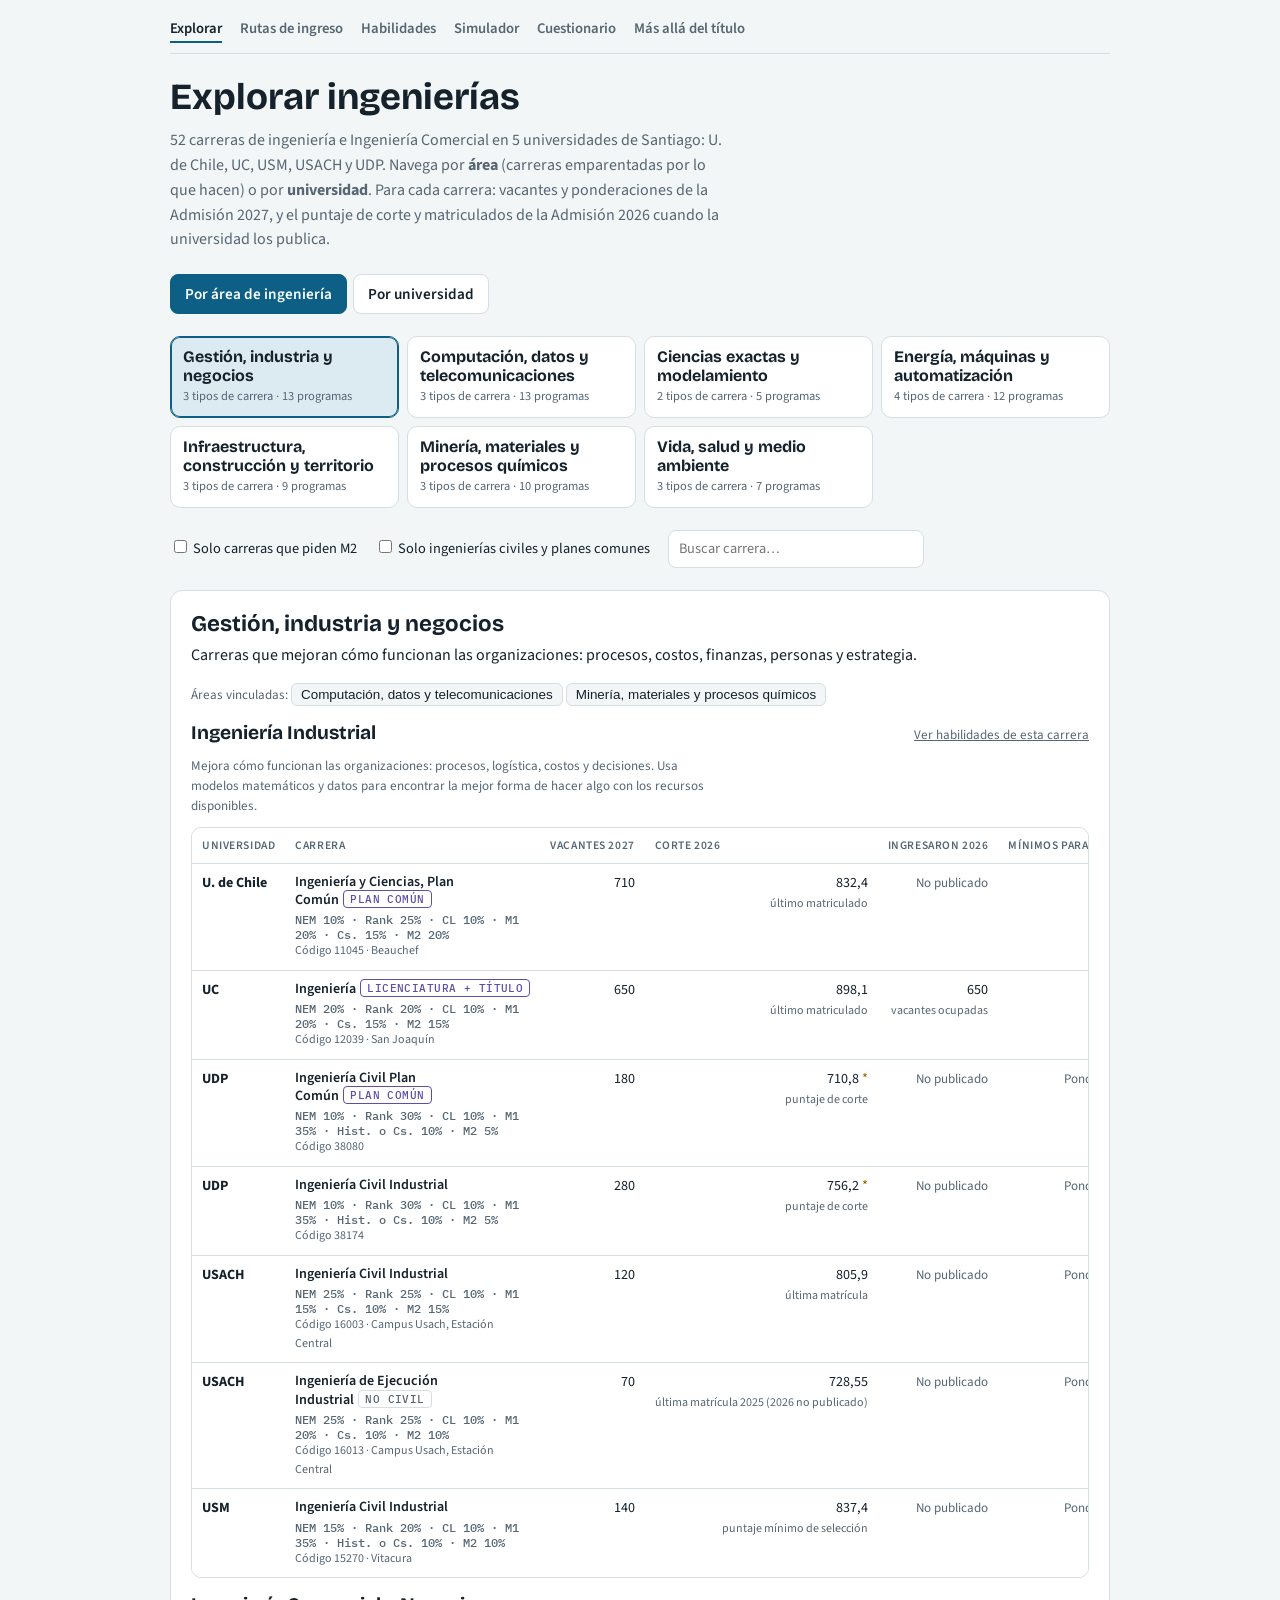
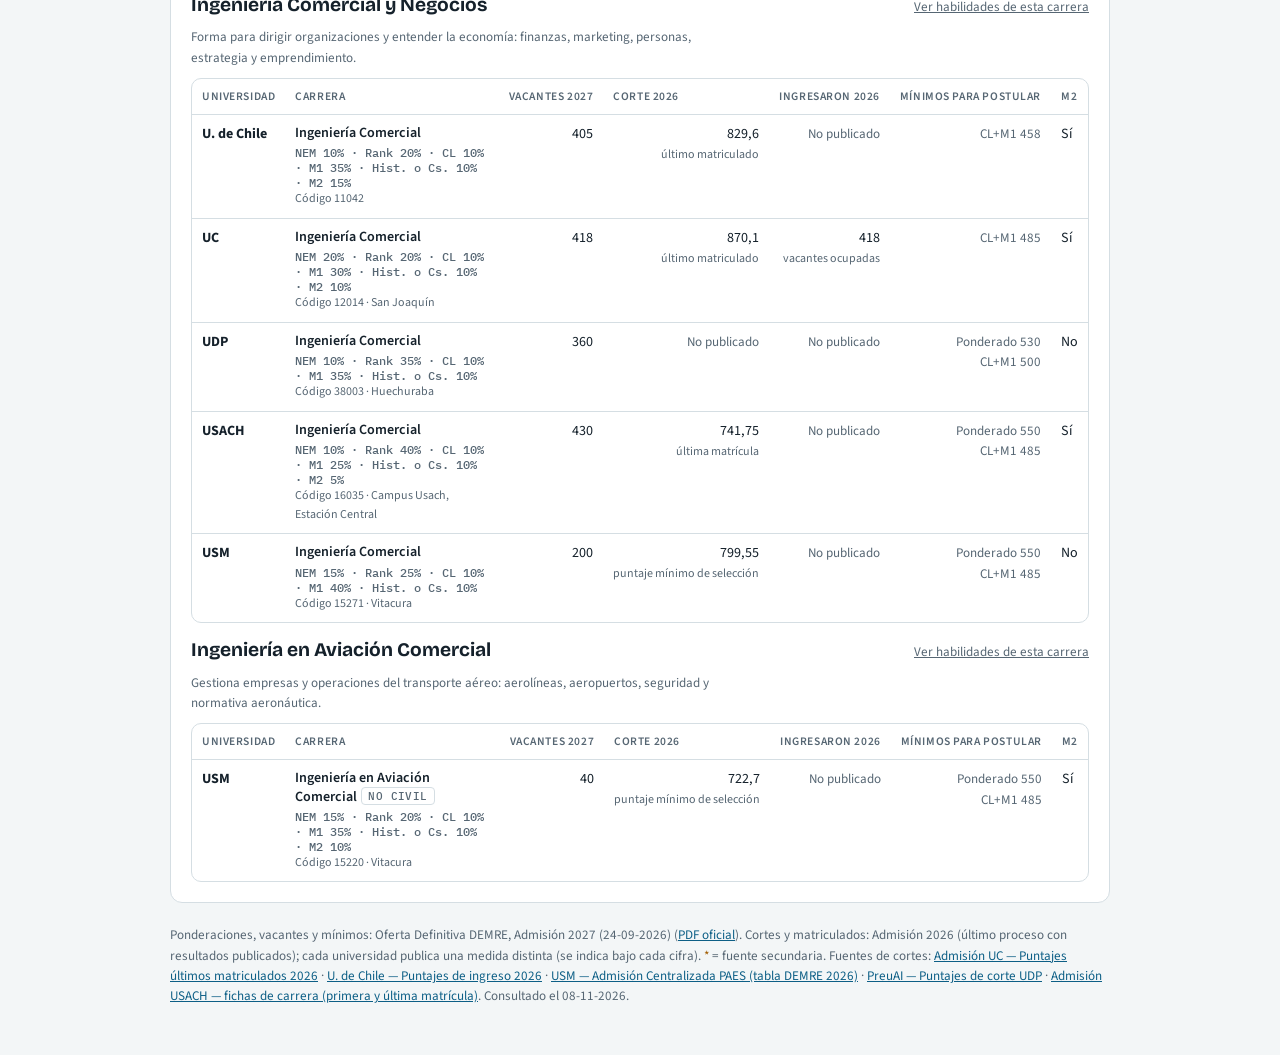
==== commit 04c5dca3: "Add files via upload" ====
--- a/web/index.html
+++ b/web/index.html
@@ -83,10 +83,10 @@
 </style>
 
 <div class="wrap">
-  <nav class="topnav" aria-label="Secciones"><a href="index.html" aria-current="page">Explorar</a><a href="rutas.html">Rutas de ingreso</a><a href="habilidades.html">Habilidades</a><a href="simulador.html">Simulador</a><a href="cuestionario.html">Cuestionario</a></nav>
+  <nav class="topnav" aria-label="Secciones"><a href="index.html" aria-current="page">Explorar</a><a href="rutas.html">Rutas de ingreso</a><a href="habilidades.html">Habilidades</a><a href="simulador.html">Simulador</a><a href="cuestionario.html">Cuestionario</a><a href="oportunidades.html">Más allá del título</a></nav>
   <header style="display:flex;flex-direction:column;gap:10px">
     <h1>Explorar ingenierías</h1>
-    <p class="lede">82 carreras de ingeniería e Ingeniería Comercial en 8 universidades de Santiago. Navega por <b>área</b> (carreras emparentadas por lo que hacen) o por <b>universidad</b>. Para cada carrera: vacantes y ponderaciones de la Admisión 2027, y el puntaje de corte y matriculados de la Admisión 2026 cuando la universidad los publica.</p>
+    <p class="lede">52 carreras de ingeniería e Ingeniería Comercial en 5 universidades de Santiago: U. de Chile, UC, USM, USACH y UDP. Navega por <b>área</b> (carreras emparentadas por lo que hacen) o por <b>universidad</b>. Para cada carrera: vacantes y ponderaciones de la Admisión 2027, y el puntaje de corte y matriculados de la Admisión 2026 cuando la universidad los publica.</p>
   </header>
 
   <div class="modes" role="group" aria-label="Forma de navegar">
@@ -106,7 +106,7 @@
 </div>
 
 <script>
-const D = {"version": "0.6", "consultado": "2026-11-08", "bases": {"ponderaciones": "Oferta Definitiva DEMRE, Admisión 2027 (24-09-2026)", "cortes": "Admisión 2026 (último proceso con resultados publicados)"}, "universidades": {"uc": "Pontificia Universidad Católica de Chile", "uchile": "Universidad de Chile", "usm": "Universidad Técnica Federico Santa María", "usach": "Universidad de Santiago de Chile", "unab": "Universidad Andrés Bello", "udp": "Universidad Diego Portales", "uai": "Universidad Adolfo Ibáñez", "udd": "Universidad del Desarrollo"}, "areas": [{"id": "gestion", "nombre": "Gestión, industria y negocios", "familias": ["industrial", "comercial", "aviacion"], "descripcion": "Carreras que mejoran cómo funcionan las organizaciones: procesos, costos, finanzas, personas y estrategia.", "vinculadas": ["computacion", "minerales"]}, {"id": "computacion", "nombre": "Computación, datos y telecomunicaciones", "familias": ["informatica", "datos_ia", "telecom"], "descripcion": "Software, sistemas, inteligencia artificial, redes y seguridad de la información.", "vinculadas": ["exactas", "gestion", "energia"]}, {"id": "exactas", "nombre": "Ciencias exactas y modelamiento", "familias": ["matematica", "fisica"], "descripcion": "Matemática y física aplicadas para modelar problemas complejos e investigar.", "vinculadas": ["computacion", "energia"]}, {"id": "energia", "nombre": "Energía, máquinas y automatización", "familias": ["electrica", "mecanica", "automatizacion", "diseno"], "descripcion": "Sistemas eléctricos y energéticos, máquinas, robótica, control y diseño de productos.", "vinculadas": ["computacion", "infraestructura", "minerales"]}, {"id": "infraestructura", "nombre": "Infraestructura, construcción y territorio", "familias": ["obras", "construccion", "geomensura"], "descripcion": "Edificios, puentes, caminos, obras hidráulicas, su construcción y la medición del territorio.", "vinculadas": ["energia", "vida"]}, {"id": "minerales", "nombre": "Minería, materiales y procesos químicos", "familias": ["minas", "metalurgia", "quimica"], "descripcion": "Extracción y procesamiento de recursos, materiales y procesos industriales a gran escala.", "vinculadas": ["energia", "vida", "gestion"]}, {"id": "vida", "nombre": "Vida, salud y medio ambiente", "familias": ["bio", "biomedica", "ambiental"], "descripcion": "Biotecnología, tecnología para la salud y cuidado del medio ambiente.", "vinculadas": ["minerales", "infraestructura"]}], "familias": [{"id": "industrial", "nombre": "Ingeniería Industrial", "n_perfiles": 11, "que_hace": "Mejora cómo funcionan las organizaciones: procesos, logística, costos y decisiones. Usa modelos matemáticos y datos para encontrar la mejor forma de hacer algo con los recursos disponibles.", "te_puede_gustar_si": ["Te gusta organizar cosas y encontrar la forma más eficiente de hacerlas.", "Disfrutas resolver problemas con números, pero también te interesa cómo funcionan las empresas y las personas.", "Te atrae la idea de tener muchas puertas abiertas: finanzas, operaciones, tecnología o consultoría."], "distintivas": ["NEG", "OPER", "MAT", "INNO"], "porcentaje": {"MAT": 0.64, "PROG": 0.09, "DATA": 0.36, "DIS": 0.64, "OPER": 0.91, "GEST": 1.0, "NEG": 1.0, "CIEN": 0.36, "INFRA": 0.09, "INV": 0.18, "INNO": 0.73, "EQ": 0.73, "COM": 0.45, "ETI": 0.73, "SOST": 0.73}, "diferencia_vs_promedio": {"MAT": 0.23, "PROG": -0.2, "DATA": 0.09, "DIS": -0.01, "OPER": 0.3, "GEST": 0.17, "NEG": 0.38, "CIEN": -0.17, "INFRA": -0.35, "INV": -0.1, "INNO": 0.15, "EQ": 0.15, "COM": 0.2, "ETI": 0.14, "SOST": 0.15}, "area": "gestion"}, {"id": "informatica", "nombre": "Ingeniería Informática y Computación", "n_perfiles": 12, "que_hace": "Diseña y construye software y sistemas computacionales: aplicaciones, plataformas, bases de datos, seguridad informática. Combina lógica, matemáticas y trabajo con equipos y clientes.", "te_puede_gustar_si": ["Te entretiene entender cómo funcionan los programas, juegos o apps por dentro.", "Te gusta resolver problemas paso a paso y no te frustra probar varias veces hasta que algo funcione.", "Te interesa crear cosas que otras personas usen."], "distintivas": ["PROG", "DIS", "EQ", "ETI"], "porcentaje": {"MAT": 0.42, "PROG": 1.0, "DATA": 0.33, "DIS": 0.75, "OPER": 0.25, "GEST": 0.67, "NEG": 0.08, "CIEN": 0.17, "INFRA": 0.0, "INV": 0.33, "INNO": 0.5, "EQ": 0.67, "COM": 0.42, "ETI": 0.67, "SOST": 0.25}, "diferencia_vs_promedio": {"MAT": 0.01, "PROG": 0.71, "DATA": 0.06, "DIS": 0.11, "OPER": -0.36, "GEST": -0.16, "NEG": -0.54, "CIEN": -0.37, "INFRA": -0.44, "INV": 0.05, "INNO": -0.08, "EQ": 0.09, "COM": 0.16, "ETI": 0.08, "SOST": -0.33}, "area": "computacion"}, {"id": "datos_ia", "nombre": "Ciencia de Datos e Inteligencia Artificial", "n_perfiles": 3, "que_hace": "Convierte grandes volúmenes de datos en decisiones y crea sistemas de inteligencia artificial: modelos que predicen, recomiendan o reconocen patrones.", "te_puede_gustar_si": ["Te gusta buscar patrones y sacar conclusiones a partir de información.", "Te interesan la estadística, la probabilidad y la programación por igual.", "Te llama la atención cómo funcionan los sistemas de IA y quieres construirlos, no solo usarlos."], "distintivas": ["DATA", "INNO", "PROG", "EQ"], "porcentaje": {"MAT": 0.0, "PROG": 0.67, "DATA": 1.0, "DIS": 0.67, "OPER": 0.33, "GEST": 0.67, "NEG": 0.0, "CIEN": 0.33, "INFRA": 0.0, "INV": 0.33, "INNO": 1.0, "EQ": 0.67, "COM": 0.0, "ETI": 0.67, "SOST": 0.0}, "diferencia_vs_promedio": {"MAT": -0.41, "PROG": 0.37, "DATA": 0.73, "DIS": 0.02, "OPER": -0.28, "GEST": -0.16, "NEG": -0.62, "CIEN": -0.2, "INFRA": -0.44, "INV": 0.05, "INNO": 0.42, "EQ": 0.09, "COM": -0.25, "ETI": 0.08, "SOST": -0.58}, "area": "computacion"}, {"id": "telecom", "nombre": "Telemática y Telecomunicaciones", "n_perfiles": 3, "que_hace": "Diseña y administra redes y sistemas de comunicación: internet, redes móviles, servicios en la nube y su seguridad.", "te_puede_gustar_si": ["Te interesa cómo viaja la información entre dispositivos y por qué una red funciona o falla.", "Te gusta la tecnología tanto en el hardware como en el software.", "Te atrae la ciberseguridad."], "distintivas": ["DATA", "INFRA", "INNO", "PROG"], "porcentaje": {"MAT": 0.33, "PROG": 0.67, "DATA": 1.0, "DIS": 1.0, "OPER": 0.67, "GEST": 1.0, "NEG": 0.67, "CIEN": 0.33, "INFRA": 1.0, "INV": 0.0, "INNO": 1.0, "EQ": 0.67, "COM": 0.33, "ETI": 0.67, "SOST": 0.67}, "diferencia_vs_promedio": {"MAT": -0.08, "PROG": 0.37, "DATA": 0.73, "DIS": 0.36, "OPER": 0.06, "GEST": 0.17, "NEG": 0.05, "CIEN": -0.2, "INFRA": 0.56, "INV": -0.28, "INNO": 0.42, "EQ": 0.09, "COM": 0.08, "ETI": 0.08, "SOST": 0.09}, "area": "computacion"}, {"id": "obras", "nombre": "Ingeniería Civil en Obras Civiles", "n_perfiles": 8, "que_hace": "Diseña, calcula y dirige la construcción de infraestructura: edificios, puentes, carreteras, obras hidráulicas y sistemas de transporte, cuidando su seguridad y su impacto.", "te_puede_gustar_si": ["Te llaman la atención los edificios, puentes o caminos y te preguntas cómo se sostienen.", "Te gusta la física aplicada a cosas concretas que se pueden ver y tocar.", "Te imaginas trabajando entre la oficina y la obra."], "distintivas": ["INFRA", "CIEN", "ETI", "DIS"], "porcentaje": {"MAT": 0.38, "PROG": 0.0, "DATA": 0.0, "DIS": 0.88, "OPER": 0.38, "GEST": 0.88, "NEG": 0.5, "CIEN": 0.88, "INFRA": 0.88, "INV": 0.25, "INNO": 0.12, "EQ": 0.38, "COM": 0.38, "ETI": 0.88, "SOST": 0.75}, "diferencia_vs_promedio": {"MAT": -0.04, "PROG": -0.29, "DATA": -0.27, "DIS": 0.23, "OPER": -0.24, "GEST": 0.04, "NEG": -0.12, "CIEN": 0.34, "INFRA": 0.43, "INV": -0.03, "INNO": -0.45, "EQ": -0.2, "COM": 0.12, "ETI": 0.29, "SOST": 0.17}, "area": "infraestructura"}, {"id": "construccion", "nombre": "Construcción", "n_perfiles": 2, "que_hace": "Gestiona proyectos de construcción: planifica, presupuesta, coordina equipos y controla costos, plazos y calidad en obra.", "te_puede_gustar_si": ["Te gusta organizar personas y recursos para que un proyecto avance.", "Prefieres lo práctico y ver resultados concretos.", "Te interesa el mundo de la construcción más desde la gestión que desde el cálculo."], "distintivas": ["OPER", "INFRA", "EQ", "MAT"], "porcentaje": {"MAT": 0.5, "PROG": 0.0, "DATA": 0.0, "DIS": 0.0, "OPER": 1.0, "GEST": 1.0, "NEG": 0.5, "CIEN": 0.0, "INFRA": 1.0, "INV": 0.0, "INNO": 0.0, "EQ": 0.5, "COM": 0.0, "ETI": 0.0, "SOST": 0.5}, "diferencia_vs_promedio": {"MAT": 0.09, "PROG": -0.29, "DATA": -0.27, "DIS": -0.64, "OPER": 0.39, "GEST": 0.17, "NEG": -0.12, "CIEN": -0.54, "INFRA": 0.56, "INV": -0.28, "INNO": -0.58, "EQ": -0.08, "COM": -0.25, "ETI": -0.59, "SOST": -0.08}, "area": "infraestructura"}, {"id": "minas", "nombre": "Ingeniería de Minas", "n_perfiles": 7, "que_hace": "Planifica y dirige la extracción de minerales: evalúa yacimientos, diseña la mina, optimiza las operaciones y cuida la seguridad y el entorno.", "te_puede_gustar_si": ["Te interesan la geología y cómo se obtienen los recursos que usa la sociedad.", "Te gusta pensar en grandes operaciones donde se combinan técnica, economía y equipos de personas.", "No te complica la idea de trabajar en terreno o en regiones."], "distintivas": ["INFRA", "SOST", "OPER", "NEG"], "porcentaje": {"MAT": 0.43, "PROG": 0.14, "DATA": 0.14, "DIS": 0.71, "OPER": 1.0, "GEST": 1.0, "NEG": 1.0, "CIEN": 0.71, "INFRA": 1.0, "INV": 0.14, "INNO": 0.43, "EQ": 0.71, "COM": 0.29, "ETI": 0.71, "SOST": 1.0}, "diferencia_vs_promedio": {"MAT": 0.02, "PROG": -0.15, "DATA": -0.13, "DIS": 0.07, "OPER": 0.39, "GEST": 0.17, "NEG": 0.38, "CIEN": 0.18, "INFRA": 0.56, "INV": -0.14, "INNO": -0.15, "EQ": 0.14, "COM": 0.03, "ETI": 0.12, "SOST": 0.42}, "area": "minerales"}, {"id": "metalurgia", "nombre": "Ingeniería en Metalurgia", "n_perfiles": 2, "que_hace": "Transforma minerales en metales y desarrolla materiales: procesos de refinación, fundición y control de calidad.", "te_puede_gustar_si": ["Te interesa la química aplicada a materiales reales.", "Te llaman la atención las plantas industriales y sus procesos.", "Te gusta entender por qué un material resiste o falla."], "distintivas": ["OPER", "CIEN", "PROG", "DIS"], "porcentaje": {"MAT": 0.0, "PROG": 1.0, "DATA": 0.0, "DIS": 1.0, "OPER": 1.0, "GEST": 1.0, "NEG": 0.5, "CIEN": 1.0, "INFRA": 0.5, "INV": 0.0, "INNO": 0.5, "EQ": 0.5, "COM": 0.0, "ETI": 0.5, "SOST": 0.5}, "diferencia_vs_promedio": {"MAT": -0.41, "PROG": 0.71, "DATA": -0.27, "DIS": 0.36, "OPER": 0.39, "GEST": 0.17, "NEG": -0.12, "CIEN": 0.46, "INFRA": 0.06, "INV": -0.28, "INNO": -0.08, "EQ": -0.08, "COM": -0.25, "ETI": -0.09, "SOST": -0.08}, "area": "minerales"}, {"id": "electrica", "nombre": "Ingeniería Eléctrica y Energía", "n_perfiles": 7, "que_hace": "Diseña y opera sistemas eléctricos y energéticos: generación (incluida la renovable), transmisión, electrónica, automatización y control.", "te_puede_gustar_si": ["Te interesa la electricidad, la electrónica o las energías renovables.", "Te gusta la física y las matemáticas aplicadas a sistemas que se pueden medir.", "Te atrae la transición energética y la electromovilidad."], "distintivas": ["INFRA", "SOST", "DIS"], "porcentaje": {"MAT": 0.43, "PROG": 0.43, "DATA": 0.29, "DIS": 0.71, "OPER": 0.57, "GEST": 0.86, "NEG": 0.57, "CIEN": 0.57, "INFRA": 1.0, "INV": 0.43, "INNO": 0.57, "EQ": 0.57, "COM": 0.29, "ETI": 0.57, "SOST": 0.86}, "diferencia_vs_promedio": {"MAT": 0.02, "PROG": 0.13, "DATA": 0.01, "DIS": 0.07, "OPER": -0.04, "GEST": 0.03, "NEG": -0.05, "CIEN": 0.03, "INFRA": 0.56, "INV": 0.14, "INNO": -0.01, "EQ": -0.01, "COM": 0.03, "ETI": -0.02, "SOST": 0.28}, "area": "energia"}, {"id": "mecanica", "nombre": "Ingeniería Mecánica", "n_perfiles": 7, "que_hace": "Diseña, fabrica y mantiene máquinas, equipos y sistemas térmicos: desde motores y robots hasta plantas industriales y climatización.", "te_puede_gustar_si": ["Te gusta desarmar cosas para entender cómo funcionan.", "Te interesan las máquinas, los vehículos o la fabricación.", "Disfrutas la física aplicada (fuerzas, calor, movimiento)."], "distintivas": ["INFRA", "OPER", "NEG"], "porcentaje": {"MAT": 0.43, "PROG": 0.0, "DATA": 0.0, "DIS": 0.57, "OPER": 0.86, "GEST": 0.57, "NEG": 0.71, "CIEN": 0.57, "INFRA": 0.86, "INV": 0.43, "INNO": 0.57, "EQ": 0.29, "COM": 0.29, "ETI": 0.43, "SOST": 0.43}, "diferencia_vs_promedio": {"MAT": 0.02, "PROG": -0.29, "DATA": -0.27, "DIS": -0.07, "OPER": 0.25, "GEST": -0.26, "NEG": 0.09, "CIEN": 0.03, "INFRA": 0.42, "INV": 0.14, "INNO": -0.01, "EQ": -0.29, "COM": 0.03, "ETI": -0.16, "SOST": -0.15}, "area": "energia"}, {"id": "automatizacion", "nombre": "Mecatrónica, Automatización y Robótica", "n_perfiles": 2, "que_hace": "Integra mecánica, electrónica y programación para crear sistemas automáticos y robots.", "te_puede_gustar_si": ["Te gusta la robótica o armar proyectos con sensores y motores.", "Te interesan tanto el hardware como el software.", "Te atrae la automatización de procesos industriales."], "distintivas": ["NEG", "EQ", "PROG", "INFRA"], "porcentaje": {"MAT": 0.0, "PROG": 0.5, "DATA": 0.0, "DIS": 0.5, "OPER": 0.5, "GEST": 0.5, "NEG": 1.0, "CIEN": 0.5, "INFRA": 0.5, "INV": 0.0, "INNO": 0.0, "EQ": 0.5, "COM": 0.0, "ETI": 0.0, "SOST": 0.0}, "diferencia_vs_promedio": {"MAT": -0.41, "PROG": 0.21, "DATA": -0.27, "DIS": -0.14, "OPER": -0.11, "GEST": -0.33, "NEG": 0.38, "CIEN": -0.04, "INFRA": 0.06, "INV": -0.28, "INNO": -0.58, "EQ": -0.08, "COM": -0.25, "ETI": -0.59, "SOST": -0.58}, "area": "energia"}, {"id": "quimica", "nombre": "Ingeniería Química", "n_perfiles": 4, "que_hace": "Diseña y optimiza procesos industriales que transforman materias primas en productos: energía, alimentos, minería, farmacéutica y tratamiento de residuos.", "te_puede_gustar_si": ["Te gusta la química, pero te interesa más aplicarla a gran escala que en un laboratorio.", "Disfrutas los balances, las ecuaciones y entender procesos paso a paso.", "Te interesa producir de forma más limpia y eficiente."], "distintivas": ["INV", "CIEN", "OPER", "MAT"], "porcentaje": {"MAT": 0.75, "PROG": 0.0, "DATA": 0.0, "DIS": 0.5, "OPER": 1.0, "GEST": 1.0, "NEG": 0.5, "CIEN": 1.0, "INFRA": 0.25, "INV": 0.75, "INNO": 0.75, "EQ": 0.75, "COM": 0.25, "ETI": 0.25, "SOST": 0.75}, "diferencia_vs_promedio": {"MAT": 0.34, "PROG": -0.29, "DATA": -0.27, "DIS": -0.14, "OPER": 0.39, "GEST": 0.17, "NEG": -0.12, "CIEN": 0.46, "INFRA": -0.19, "INV": 0.47, "INNO": 0.17, "EQ": 0.17, "COM": -0.0, "ETI": -0.34, "SOST": 0.17}, "area": "minerales"}, {"id": "bio", "nombre": "Biotecnología y Bioingeniería", "n_perfiles": 5, "que_hace": "Usa organismos vivos y procesos biológicos para crear productos y soluciones: alimentos, medicamentos, biocombustibles o descontaminación.", "te_puede_gustar_si": ["Te interesan la biología y la química, y también la ingeniería.", "Te gusta el trabajo de laboratorio y la investigación.", "Te atrae aplicar la ciencia a problemas de salud, alimentación o medio ambiente."], "distintivas": ["CIEN", "INV", "OPER", "DIS"], "porcentaje": {"MAT": 0.4, "PROG": 0.0, "DATA": 0.2, "DIS": 0.8, "OPER": 0.8, "GEST": 0.8, "NEG": 0.2, "CIEN": 1.0, "INFRA": 0.2, "INV": 0.6, "INNO": 0.6, "EQ": 0.6, "COM": 0.0, "ETI": 0.2, "SOST": 0.6}, "diferencia_vs_promedio": {"MAT": -0.01, "PROG": -0.29, "DATA": -0.07, "DIS": 0.16, "OPER": 0.19, "GEST": -0.03, "NEG": -0.42, "CIEN": 0.46, "INFRA": -0.24, "INV": 0.32, "INNO": 0.02, "EQ": 0.02, "COM": -0.25, "ETI": -0.39, "SOST": 0.02}, "area": "vida"}, {"id": "biomedica", "nombre": "Ingeniería Biomédica", "n_perfiles": 3, "que_hace": "Aplica la ingeniería a la salud: dispositivos médicos, imágenes, biomecánica, sensores, datos clínicos y gestión de tecnología en hospitales.", "te_puede_gustar_si": ["Te interesa la salud, pero te atrae más la tecnología que la atención directa de pacientes.", "Te gustan la biología y la física por igual.", "Te motiva crear soluciones que mejoren la vida de las personas."], "distintivas": ["CIEN", "INNO", "EQ", "DATA"], "porcentaje": {"MAT": 0.0, "PROG": 0.33, "DATA": 0.67, "DIS": 1.0, "OPER": 0.33, "GEST": 1.0, "NEG": 0.33, "CIEN": 1.0, "INFRA": 0.33, "INV": 0.33, "INNO": 1.0, "EQ": 1.0, "COM": 0.33, "ETI": 0.67, "SOST": 0.67}, "diferencia_vs_promedio": {"MAT": -0.41, "PROG": 0.04, "DATA": 0.39, "DIS": 0.36, "OPER": -0.28, "GEST": 0.17, "NEG": -0.29, "CIEN": 0.46, "INFRA": -0.11, "INV": 0.05, "INNO": 0.42, "EQ": 0.42, "COM": 0.08, "ETI": 0.08, "SOST": 0.09}, "area": "vida"}, {"id": "ambiental", "nombre": "Ingeniería Ambiental y Recursos Naturales", "n_perfiles": 4, "que_hace": "Evalúa y reduce el impacto ambiental de proyectos y empresas: agua, residuos, contaminación, cambio climático y ordenamiento del territorio.", "te_puede_gustar_si": ["Te preocupan el cambio climático y el cuidado de la naturaleza.", "Te gusta combinar ciencia con normativa y trabajo con comunidades.", "Te interesa el trabajo en terreno además de la oficina."], "distintivas": ["SOST", "ETI", "NEG", "MAT"], "porcentaje": {"MAT": 0.75, "PROG": 0.0, "DATA": 0.0, "DIS": 0.75, "OPER": 0.5, "GEST": 1.0, "NEG": 1.0, "CIEN": 0.5, "INFRA": 0.5, "INV": 0.0, "INNO": 0.5, "EQ": 0.5, "COM": 0.0, "ETI": 1.0, "SOST": 1.0}, "diferencia_vs_promedio": {"MAT": 0.34, "PROG": -0.29, "DATA": -0.27, "DIS": 0.11, "OPER": -0.11, "GEST": 0.17, "NEG": 0.38, "CIEN": -0.04, "INFRA": 0.06, "INV": -0.28, "INNO": -0.08, "EQ": -0.08, "COM": -0.25, "ETI": 0.41, "SOST": 0.42}, "area": "vida"}, {"id": "matematica", "nombre": "Ingeniería Matemática", "n_perfiles": 3, "que_hace": "Usa matemáticas avanzadas y computación para modelar problemas complejos: finanzas, logística, ciencia de datos, clima o investigación.", "te_puede_gustar_si": ["Las matemáticas son de lo que más disfrutas, incluso los problemas difíciles.", "Te gusta entender el porqué de las cosas, no solo aplicar fórmulas.", "Te atrae la investigación o los problemas abiertos."], "distintivas": ["MAT", "INNO", "DATA"], "porcentaje": {"MAT": 1.0, "PROG": 0.33, "DATA": 0.67, "DIS": 0.33, "OPER": 0.33, "GEST": 0.33, "NEG": 0.33, "CIEN": 0.33, "INFRA": 0.33, "INV": 0.33, "INNO": 1.0, "EQ": 0.0, "COM": 0.33, "ETI": 0.33, "SOST": 0.0}, "diferencia_vs_promedio": {"MAT": 0.59, "PROG": 0.04, "DATA": 0.39, "DIS": -0.31, "OPER": -0.28, "GEST": -0.5, "NEG": -0.29, "CIEN": -0.2, "INFRA": -0.11, "INV": 0.05, "INNO": 0.42, "EQ": -0.58, "COM": 0.08, "ETI": -0.26, "SOST": -0.58}, "area": "exactas"}, {"id": "fisica", "nombre": "Ingeniería Física", "n_perfiles": 2, "que_hace": "Aplica la física para desarrollar tecnología: instrumentación, óptica, materiales, energía o astronomía.", "te_puede_gustar_si": ["La física es tu ramo favorito y quieres llevarla a la práctica.", "Te gusta experimentar y medir.", "Te atrae la investigación aplicada y la tecnología de punta."], "distintivas": ["CIEN", "INV", "MAT", "NEG"], "porcentaje": {"MAT": 1.0, "PROG": 0.5, "DATA": 0.5, "DIS": 0.5, "OPER": 0.5, "GEST": 0.5, "NEG": 1.0, "CIEN": 1.0, "INFRA": 0.0, "INV": 1.0, "INNO": 0.5, "EQ": 0.5, "COM": 0.0, "ETI": 0.5, "SOST": 0.5}, "diferencia_vs_promedio": {"MAT": 0.59, "PROG": 0.21, "DATA": 0.23, "DIS": -0.14, "OPER": -0.11, "GEST": -0.33, "NEG": 0.38, "CIEN": 0.46, "INFRA": -0.44, "INV": 0.72, "INNO": -0.08, "EQ": -0.08, "COM": -0.25, "ETI": -0.09, "SOST": -0.08}, "area": "exactas"}, {"id": "geomensura", "nombre": "Geomensura y Geomática", "n_perfiles": 1, "que_hace": "Mide y representa el territorio: topografía, mapas digitales, sistemas de información geográfica, drones y satélites.", "te_puede_gustar_si": ["Te gustan los mapas y la geografía.", "Te interesa la tecnología de medición (GPS, drones, imágenes satelitales).", "Te atrae el trabajo en terreno."], "distintivas": ["INFRA", "INNO", "EQ", "SOST"], "porcentaje": {"MAT": 0.0, "PROG": 0.0, "DATA": 1.0, "DIS": 1.0, "OPER": 1.0, "GEST": 1.0, "NEG": 1.0, "CIEN": 1.0, "INFRA": 1.0, "INV": 0.0, "INNO": 1.0, "EQ": 1.0, "COM": 0.0, "ETI": 1.0, "SOST": 1.0}, "diferencia_vs_promedio": {"MAT": -0.41, "PROG": -0.29, "DATA": 0.73, "DIS": 0.36, "OPER": 0.39, "GEST": 0.17, "NEG": 0.38, "CIEN": 0.46, "INFRA": 0.56, "INV": -0.28, "INNO": 0.42, "EQ": 0.42, "COM": -0.25, "ETI": 0.41, "SOST": 0.42}, "area": "infraestructura"}, {"id": "diseno", "nombre": "Ingeniería en Diseño de Productos", "n_perfiles": 1, "que_hace": "Diseña productos y servicios desde la idea hasta el prototipo, combinando creatividad, tecnología de fabricación y estrategia.", "te_puede_gustar_si": ["Te gusta dibujar, crear y construir prototipos.", "Te interesa cómo las personas usan los objetos.", "Quieres combinar lo creativo con lo técnico."], "distintivas": ["DIS", "NEG", "INNO", "SOST"], "porcentaje": {"MAT": 0.0, "PROG": 0.0, "DATA": 0.0, "DIS": 1.0, "OPER": 0.0, "GEST": 0.0, "NEG": 1.0, "CIEN": 0.0, "INFRA": 0.0, "INV": 0.0, "INNO": 1.0, "EQ": 0.0, "COM": 0.0, "ETI": 0.0, "SOST": 1.0}, "diferencia_vs_promedio": {"MAT": -0.41, "PROG": -0.29, "DATA": -0.27, "DIS": 0.36, "OPER": -0.61, "GEST": -0.83, "NEG": 0.38, "CIEN": -0.54, "INFRA": -0.44, "INV": -0.28, "INNO": 0.42, "EQ": -0.58, "COM": -0.25, "ETI": -0.59, "SOST": 0.42}, "area": "energia"}, {"id": "aviacion", "nombre": "Ingeniería en Aviación Comercial", "n_perfiles": 1, "que_hace": "Gestiona empresas y operaciones del transporte aéreo: aerolíneas, aeropuertos, seguridad y normativa aeronáutica.", "te_puede_gustar_si": ["Te apasiona el mundo de la aviación.", "Te interesa la gestión de operaciones y negocios.", "Te atraen los entornos internacionales."], "distintivas": ["NEG", "CIEN", "OPER"], "porcentaje": {"MAT": 0.0, "PROG": 0.0, "DATA": 0.0, "DIS": 0.0, "OPER": 1.0, "GEST": 1.0, "NEG": 1.0, "CIEN": 1.0, "INFRA": 0.0, "INV": 0.0, "INNO": 0.0, "EQ": 0.0, "COM": 0.0, "ETI": 0.0, "SOST": 0.0}, "diferencia_vs_promedio": {"MAT": -0.41, "PROG": -0.29, "DATA": -0.27, "DIS": -0.64, "OPER": 0.39, "GEST": 0.17, "NEG": 0.38, "CIEN": 0.46, "INFRA": -0.44, "INV": -0.28, "INNO": -0.58, "EQ": -0.58, "COM": -0.25, "ETI": -0.59, "SOST": -0.58}, "area": "gestion"}, {"id": "comercial", "nombre": "Ingeniería Comercial y Negocios", "n_perfiles": 7, "que_hace": "Forma para dirigir organizaciones y entender la economía: finanzas, marketing, personas, estrategia y emprendimiento.", "te_puede_gustar_si": ["Te interesan la economía, las empresas o emprender.", "Te gusta analizar situaciones y tomar decisiones.", "Te atrae trabajar con personas y liderar."], "distintivas": ["NEG", "INNO", "EQ", "ETI"], "porcentaje": {"MAT": 0.0, "PROG": 0.14, "DATA": 0.29, "DIS": 0.0, "OPER": 0.29, "GEST": 1.0, "NEG": 1.0, "CIEN": 0.14, "INFRA": 0.0, "INV": 0.14, "INNO": 0.71, "EQ": 0.71, "COM": 0.14, "ETI": 0.71, "SOST": 0.43}, "diferencia_vs_promedio": {"MAT": -0.41, "PROG": -0.15, "DATA": 0.01, "DIS": -0.64, "OPER": -0.32, "GEST": 0.17, "NEG": 0.38, "CIEN": -0.39, "INFRA": -0.44, "INV": -0.14, "INNO": 0.14, "EQ": 0.14, "COM": -0.11, "ETI": 0.12, "SOST": -0.15}, "area": "gestion"}], "habilidades": {"MAT": "Modelar con matemáticas y análisis cuantitativo", "PROG": "Programar y desarrollar software", "DATA": "Trabajar con datos e inteligencia artificial", "DIS": "Diseñar soluciones, sistemas o productos", "OPER": "Operar y mejorar procesos productivos", "GEST": "Gestionar proyectos y recursos", "NEG": "Entender negocios, economía y finanzas", "CIEN": "Aplicar ciencias (física, química, biología)", "INFRA": "Trabajar con infraestructura, energía y máquinas", "INV": "Investigar y generar conocimiento", "INNO": "Innovar y emprender", "EQ": "Trabajar en equipo y liderar", "COM": "Comunicar con claridad (también en inglés)", "ETI": "Actuar con ética y responsabilidad social", "SOST": "Cuidar el medio ambiente y la sostenibilidad"}, "promedio_habilidades": {"MAT": 0.41, "PROG": 0.29, "DATA": 0.27, "DIS": 0.64, "OPER": 0.61, "GEST": 0.83, "NEG": 0.62, "CIEN": 0.54, "INFRA": 0.44, "INV": 0.28, "INNO": 0.58, "EQ": 0.58, "COM": 0.25, "ETI": 0.59, "SOST": 0.58}, "programas": [{"id": "uc-ingenieria", "universidad_id": "uc", "nombre": "Ingeniería", "categoria": "plan_comun", "tipo_ingreso": "plan_comun", "campus": "San Joaquín", "facultad": "Facultad de Ingeniería", "codigo": "12039", "vacantes_2027": 650, "ponderaciones": {"nem": 20, "ranking": 20, "cl": 10, "m1": 20, "hyc": null, "ciencias": 15, "m2": 15}, "hyc_o_ciencias": false, "exige_m2": true, "puntaje_ponderado_minimo": null, "promedio_cl_m1_minimo": 485, "familias": ["bio", "electrica", "industrial", "informatica", "matematica", "mecanica", "obras"], "areas": ["computacion", "energia", "exactas", "gestion", "infraestructura", "vida"], "plan_comun": {"mecanismo": "sin_postulacion", "cupos": "no_informado", "n_salidas": 8}, "corte_2026": {"valor": 898.1, "medida": "último matriculado", "ingresaron": 650, "ingresaron_medida": "vacantes ocupadas", "historico": {"2025": 899.95, "2024": 894.2}, "fuente": "Admisión UC — Puntajes últimos matriculados 2026", "url": "https://admision.uc.cl/htdocs/content/uploads/2021/12/Puntajes-Ultimos-Matriculados-2026.pdf", "anio": 2026, "primer_matriculado": null, "oficial": true, "nota": null}, "nota": "Ingreso único a Licenciatura en Ciencias de la Ingeniería con major; luego título de Ingeniero Civil UC en su especialidad. Exige M2 (pondera 15%)."}, {"id": "uc-lic-ciencia-datos", "universidad_id": "uc", "nombre": "Licenciatura en Ingeniería en Ciencia de Datos", "categoria": "ing_no_civil", "tipo_ingreso": "carrera_directa", "campus": "San Joaquín", "facultad": "Facultad de Ingeniería", "codigo": "12089", "vacantes_2027": 80, "ponderaciones": {"nem": 20, "ranking": 20, "cl": 10, "m1": 30, "hyc": null, "ciencias": 10, "m2": 10}, "hyc_o_ciencias": false, "exige_m2": true, "puntaje_ponderado_minimo": null, "promedio_cl_m1_minimo": 485, "familias": ["datos_ia"], "areas": ["computacion"], "plan_comun": null, "corte_2026": {"valor": 791.0, "medida": "último matriculado", "ingresaron": 80, "ingresaron_medida": "vacantes ocupadas", "historico": {"2025": 798.9, "2024": 767.7}, "fuente": "Admisión UC — Puntajes últimos matriculados 2026", "url": "https://admision.uc.cl/htdocs/content/uploads/2021/12/Puntajes-Ultimos-Matriculados-2026.pdf", "anio": 2026, "primer_matriculado": null, "oficial": true, "nota": null}, "nota": "Licenciatura (no título de ingeniero civil). Exige M2. Confirmar si es programa conjunto Ingeniería–Matemáticas."}, {"id": "uc-lic-ciencia-computacion", "universidad_id": "uc", "nombre": "Licenciatura en Ingeniería en Ciencia de la Computación", "categoria": "ing_no_civil", "tipo_ingreso": "carrera_directa", "campus": "San Joaquín", "facultad": "Facultad de Ingeniería", "codigo": "12100", "vacantes_2027": 100, "ponderaciones": {"nem": 20, "ranking": 20, "cl": 10, "m1": 25, "hyc": null, "ciencias": 15, "m2": 10}, "hyc_o_ciencias": false, "exige_m2": true, "puntaje_ponderado_minimo": null, "promedio_cl_m1_minimo": 485, "familias": ["informatica"], "areas": ["computacion"], "plan_comun": null, "corte_2026": {"valor": 807.05, "medida": "último matriculado", "ingresaron": 100, "ingresaron_medida": "vacantes ocupadas", "historico": {"2025": 810.9, "2024": 818.85}, "fuente": "Admisión UC — Puntajes últimos matriculados 2026", "url": "https://admision.uc.cl/htdocs/content/uploads/2021/12/Puntajes-Ultimos-Matriculados-2026.pdf", "anio": 2026, "primer_matriculado": null, "oficial": true, "nota": null}, "nota": "Licenciatura (no título de ingeniero civil). Exige M2."}, {"id": "uc-construccion-civil", "universidad_id": "uc", "nombre": "Construcción Civil", "categoria": "ing_no_civil", "tipo_ingreso": "carrera_directa", "campus": "San Joaquín", "facultad": "Facultad de Ingeniería (Escuela de Construcción Civil)", "codigo": "12038", "vacantes_2027": 205, "ponderaciones": {"nem": 20, "ranking": 20, "cl": 10, "m1": 40, "hyc": null, "ciencias": 10, "m2": null}, "hyc_o_ciencias": false, "exige_m2": false, "puntaje_ponderado_minimo": null, "promedio_cl_m1_minimo": 485, "familias": ["construccion"], "areas": ["infraestructura"], "plan_comun": null, "corte_2026": {"valor": 749.3, "medida": "último matriculado", "ingresaron": 205, "ingresaron_medida": "vacantes ocupadas", "historico": {"2025": 711.1, "2024": 673.1}, "fuente": "Admisión UC — Puntajes últimos matriculados 2026", "url": "https://admision.uc.cl/htdocs/content/uploads/2021/12/Puntajes-Ultimos-Matriculados-2026.pdf", "anio": 2026, "primer_matriculado": null, "oficial": true, "nota": null}, "nota": "No lleva 'ingeniería' en el nombre pero se dicta en la Facultad de Ingeniería. No exige M2."}, {"id": "uc-ing-recursos-naturales", "universidad_id": "uc", "nombre": "Ingeniería en Recursos Naturales", "categoria": "ing_no_civil", "tipo_ingreso": "carrera_directa", "campus": "San Joaquín", "facultad": "Por confirmar (programa interdisciplinario)", "codigo": "12101", "vacantes_2027": 85, "ponderaciones": {"nem": 15, "ranking": 25, "cl": 10, "m1": 25, "hyc": null, "ciencias": 15, "m2": 10}, "hyc_o_ciencias": false, "exige_m2": true, "puntaje_ponderado_minimo": null, "promedio_cl_m1_minimo": 485, "familias": ["ambiental"], "areas": ["vida"], "plan_comun": null, "corte_2026": {"valor": 679.0, "medida": "último matriculado", "ingresaron": 85, "ingresaron_medida": "vacantes ocupadas", "historico": {"2025": 677.25, "2024": 695.0}, "fuente": "Admisión UC — Puntajes últimos matriculados 2026", "url": "https://admision.uc.cl/htdocs/content/uploads/2021/12/Puntajes-Ultimos-Matriculados-2026.pdf", "anio": 2026, "primer_matriculado": null, "oficial": true, "nota": null}, "nota": "Confirmar facultad responsable antes de incluir."}, {"id": "uc-ingenieria-comercial", "universidad_id": "uc", "nombre": "Ingeniería Comercial", "categoria": "ing_comercial", "tipo_ingreso": "carrera_directa", "campus": "San Joaquín", "facultad": "Facultad de Economía y Administración", "codigo": "12014", "vacantes_2027": 418, "ponderaciones": {"nem": 20, "ranking": 20, "cl": 10, "m1": 30, "hyc": 10, "ciencias": 10, "m2": 10}, "hyc_o_ciencias": true, "exige_m2": true, "puntaje_ponderado_minimo": null, "promedio_cl_m1_minimo": 485, "familias": ["comercial"], "areas": ["gestion"], "plan_comun": null, "corte_2026": {"valor": 870.1, "medida": "último matriculado", "ingresaron": 418, "ingresaron_medida": "vacantes ocupadas", "historico": {"2025": 880.4, "2024": 872.9}, "fuente": "Admisión UC — Puntajes últimos matriculados 2026", "url": "https://admision.uc.cl/htdocs/content/uploads/2021/12/Puntajes-Ultimos-Matriculados-2026.pdf", "anio": 2026, "primer_matriculado": null, "oficial": true, "nota": null}, "nota": "No exige M2."}, {"id": "uchile-plan-comun", "universidad_id": "uchile", "nombre": "Ingeniería y Ciencias, Plan Común", "categoria": "plan_comun", "tipo_ingreso": "plan_comun", "campus": "Beauchef", "facultad": "Facultad de Ciencias Físicas y Matemáticas (FCFM)", "codigo": "11045", "vacantes_2027": 710, "ponderaciones": {"nem": 10, "ranking": 25, "cl": 10, "m1": 20, "hyc": null, "ciencias": 15, "m2": 20}, "hyc_o_ciencias": false, "exige_m2": true, "puntaje_ponderado_minimo": null, "promedio_cl_m1_minimo": 458, "familias": ["bio", "electrica", "industrial", "informatica", "matematica", "mecanica", "minas", "obras", "quimica"], "areas": ["computacion", "energia", "exactas", "gestion", "infraestructura", "minerales", "vida"], "plan_comun": {"mecanismo": "libre", "cupos": "sin_limite", "n_salidas": 13}, "corte_2026": {"valor": 832.4, "medida": "último matriculado", "ingresaron": null, "ingresaron_medida": null, "historico": null, "fuente": "U. de Chile — Puntajes de ingreso 2026", "url": "https://uchile.cl/admision-y-matriculas/admision-regular-pregrado/puntajes-de-ingreso", "anio": 2026, "primer_matriculado": 966.35, "oficial": true, "nota": null}, "nota": "Especialidad se elige tras dos años. Ingeniería Civil dura 11 semestres. Ponderaciones: NEM 10, Ranking 25, CL 10, M1 20, M2 20, Ciencias 15."}, {"id": "uchile-ingenieria-comercial", "universidad_id": "uchile", "nombre": "Ingeniería Comercial", "categoria": "ing_comercial", "tipo_ingreso": "carrera_directa", "campus": null, "facultad": "Facultad de Economía y Negocios (FEN)", "codigo": "11042", "vacantes_2027": 405, "ponderaciones": {"nem": 10, "ranking": 20, "cl": 10, "m1": 35, "hyc": 10, "ciencias": 10, "m2": 15}, "hyc_o_ciencias": true, "exige_m2": true, "puntaje_ponderado_minimo": null, "promedio_cl_m1_minimo": 458, "familias": ["comercial"], "areas": ["gestion"], "plan_comun": null, "corte_2026": {"valor": 829.6, "medida": "último matriculado", "ingresaron": null, "ingresaron_medida": null, "historico": null, "fuente": "U. de Chile — Puntajes de ingreso 2026", "url": "https://uchile.cl/admision-y-matriculas/admision-regular-pregrado/puntajes-de-ingreso", "anio": 2026, "primer_matriculado": 961.7, "oficial": true, "nota": null}, "nota": ""}, {"id": "usm-plan-comun", "universidad_id": "usm", "nombre": "Ingeniería Civil Plan Común", "categoria": "plan_comun", "tipo_ingreso": "plan_comun", "campus": "San Joaquín", "facultad": "USM (organizada por departamentos, sin facultades)", "codigo": "15300", "vacantes_2027": 130, "ponderaciones": {"nem": 15, "ranking": 20, "cl": 10, "m1": 35, "hyc": 10, "ciencias": 10, "m2": 10}, "hyc_o_ciencias": true, "exige_m2": true, "puntaje_ponderado_minimo": 600, "promedio_cl_m1_minimo": 485, "familias": ["electrica", "fisica", "informatica", "matematica", "mecanica", "minas", "obras", "quimica", "telecom"], "areas": ["computacion", "energia", "exactas", "infraestructura", "minerales"], "plan_comun": {"mecanismo": "competitivo", "cupos": "limitados", "n_salidas": 9}, "corte_2026": {"valor": 825.6, "medida": "puntaje mínimo de selección", "ingresaron": null, "ingresaron_medida": null, "historico": null, "fuente": "USM — Admisión Centralizada PAES (tabla DEMRE 2026)", "url": "https://usm.cl/admision/admision-centralizada-paes-3/", "anio": 2026, "primer_matriculado": null, "oficial": true, "nota": null}, "nota": "Ver data/planes_comunes.json: selección competitiva por ranking de primer año."}, {"id": "usm-civil", "universidad_id": "usm", "nombre": "Ingeniería Civil", "categoria": "ing_civil", "tipo_ingreso": "carrera_directa", "campus": "San Joaquín", "facultad": "USM (organizada por departamentos, sin facultades)", "codigo": "15311", "vacantes_2027": 75, "ponderaciones": {"nem": 15, "ranking": 20, "cl": 10, "m1": 35, "hyc": 10, "ciencias": 10, "m2": 10}, "hyc_o_ciencias": true, "exige_m2": true, "puntaje_ponderado_minimo": 600, "promedio_cl_m1_minimo": 485, "familias": ["obras"], "areas": ["infraestructura"], "plan_comun": null, "corte_2026": {"valor": 811.15, "medida": "puntaje mínimo de selección", "ingresaron": null, "ingresaron_medida": null, "historico": null, "fuente": "USM — Admisión Centralizada PAES (tabla DEMRE 2026)", "url": "https://usm.cl/admision/admision-centralizada-paes-3/", "anio": 2026, "primer_matriculado": null, "oficial": true, "nota": null}, "nota": ""}, {"id": "usm-civil-minas", "universidad_id": "usm", "nombre": "Ingeniería Civil de Minas", "categoria": "ing_civil", "tipo_ingreso": "carrera_directa", "campus": "San Joaquín", "facultad": "USM (organizada por departamentos, sin facultades)", "codigo": "15312", "vacantes_2027": 100, "ponderaciones": {"nem": 15, "ranking": 20, "cl": 10, "m1": 35, "hyc": 10, "ciencias": 10, "m2": 10}, "hyc_o_ciencias": true, "exige_m2": true, "puntaje_ponderado_minimo": 600, "promedio_cl_m1_minimo": 485, "familias": ["minas"], "areas": ["minerales"], "plan_comun": null, "corte_2026": {"valor": 805.7, "medida": "puntaje mínimo de selección", "ingresaron": null, "ingresaron_medida": null, "historico": null, "fuente": "USM — Admisión Centralizada PAES (tabla DEMRE 2026)", "url": "https://usm.cl/admision/admision-centralizada-paes-3/", "anio": 2026, "primer_matriculado": null, "oficial": true, "nota": null}, "nota": ""}, {"id": "usm-civil-electrica", "universidad_id": "usm", "nombre": "Ingeniería Civil Eléctrica", "categoria": "ing_civil", "tipo_ingreso": "carrera_directa", "campus": "San Joaquín", "facultad": "USM (organizada por departamentos, sin facultades)", "codigo": "15330", "vacantes_2027": 60, "ponderaciones": {"nem": 15, "ranking": 20, "cl": 10, "m1": 35, "hyc": 10, "ciencias": 10, "m2": 10}, "hyc_o_ciencias": true, "exige_m2": true, "puntaje_ponderado_minimo": 600, "promedio_cl_m1_minimo": 485, "familias": ["electrica"], "areas": ["energia"], "plan_comun": null, "corte_2026": {"valor": 822.5, "medida": "puntaje mínimo de selección", "ingresaron": null, "ingresaron_medida": null, "historico": null, "fuente": "USM — Admisión Centralizada PAES (tabla DEMRE 2026)", "url": "https://usm.cl/admision/admision-centralizada-paes-3/", "anio": 2026, "primer_matriculado": null, "oficial": true, "nota": null}, "nota": ""}, {"id": "usm-civil-fisica", "universidad_id": "usm", "nombre": "Ingeniería Civil Física", "categoria": "ing_civil", "tipo_ingreso": "carrera_directa", "campus": "San Joaquín", "facultad": "USM (organizada por departamentos, sin facultades)", "codigo": "15384", "vacantes_2027": 40, "ponderaciones": {"nem": 15, "ranking": 20, "cl": 10, "m1": 35, "hyc": 10, "ciencias": 10, "m2": 10}, "hyc_o_ciencias": true, "exige_m2": true, "puntaje_ponderado_minimo": 600, "promedio_cl_m1_minimo": 485, "familias": ["fisica"], "areas": ["exactas"], "plan_comun": null, "corte_2026": {"valor": 783.85, "medida": "puntaje mínimo de selección", "ingresaron": null, "ingresaron_medida": null, "historico": null, "fuente": "USM — Admisión Centralizada PAES (tabla DEMRE 2026)", "url": "https://usm.cl/admision/admision-centralizada-paes-3/", "anio": 2026, "primer_matriculado": null, "oficial": true, "nota": null}, "nota": ""}, {"id": "usm-civil-informatica", "universidad_id": "usm", "nombre": "Ingeniería Civil Informática", "categoria": "ing_civil", "tipo_ingreso": "carrera_directa", "campus": "San Joaquín", "facultad": "USM (organizada por departamentos, sin facultades)", "codigo": "15360", "vacantes_2027": 135, "ponderaciones": {"nem": 15, "ranking": 20, "cl": 10, "m1": 35, "hyc": 10, "ciencias": 10, "m2": 10}, "hyc_o_ciencias": true, "exige_m2": true, "puntaje_ponderado_minimo": 600, "promedio_cl_m1_minimo": 485, "familias": ["informatica"], "areas": ["computacion"], "plan_comun": null, "corte_2026": {"valor": 820.05, "medida": "puntaje mínimo de selección", "ingresaron": null, "ingresaron_medida": null, "historico": null, "fuente": "USM — Admisión Centralizada PAES (tabla DEMRE 2026)", "url": "https://usm.cl/admision/admision-centralizada-paes-3/", "anio": 2026, "primer_matriculado": null, "oficial": true, "nota": null}, "nota": ""}, {"id": "usm-civil-matematica", "universidad_id": "usm", "nombre": "Ingeniería Civil Matemática", "categoria": "ing_civil", "tipo_ingreso": "carrera_directa", "campus": "San Joaquín", "facultad": "USM (organizada por departamentos, sin facultades)", "codigo": "15301", "vacantes_2027": 35, "ponderaciones": {"nem": 15, "ranking": 20, "cl": 10, "m1": 35, "hyc": 10, "ciencias": 10, "m2": 10}, "hyc_o_ciencias": true, "exige_m2": true, "puntaje_ponderado_minimo": 600, "promedio_cl_m1_minimo": 485, "familias": ["matematica"], "areas": ["exactas"], "plan_comun": null, "corte_2026": {"valor": 805.2, "medida": "puntaje mínimo de selección", "ingresaron": null, "ingresaron_medida": null, "historico": null, "fuente": "USM — Admisión Centralizada PAES (tabla DEMRE 2026)", "url": "https://usm.cl/admision/admision-centralizada-paes-3/", "anio": 2026, "primer_matriculado": null, "oficial": true, "nota": null}, "nota": ""}, {"id": "usm-civil-mecanica", "universidad_id": "usm", "nombre": "Ingeniería Civil Mecánica", "categoria": "ing_civil", "tipo_ingreso": "carrera_directa", "campus": "San Joaquín", "facultad": "USM (organizada por departamentos, sin facultades)", "codigo": "15340", "vacantes_2027": 75, "ponderaciones": {"nem": 15, "ranking": 20, "cl": 10, "m1": 35, "hyc": 10, "ciencias": 10, "m2": 10}, "hyc_o_ciencias": true, "exige_m2": true, "puntaje_ponderado_minimo": 600, "promedio_cl_m1_minimo": 485, "familias": ["mecanica"], "areas": ["energia"], "plan_comun": null, "corte_2026": {"valor": 822.6, "medida": "puntaje mínimo de selección", "ingresaron": null, "ingresaron_medida": null, "historico": null, "fuente": "USM — Admisión Centralizada PAES (tabla DEMRE 2026)", "url": "https://usm.cl/admision/admision-centralizada-paes-3/", "anio": 2026, "primer_matriculado": null, "oficial": true, "nota": null}, "nota": ""}, {"id": "usm-civil-quimica", "universidad_id": "usm", "nombre": "Ingeniería Civil Química", "categoria": "ing_civil", "tipo_ingreso": "carrera_directa", "campus": "San Joaquín", "facultad": "USM (organizada por departamentos, sin facultades)", "codigo": "15350", "vacantes_2027": 50, "ponderaciones": {"nem": 15, "ranking": 20, "cl": 10, "m1": 35, "hyc": 10, "ciencias": 10, "m2": 10}, "hyc_o_ciencias": true, "exige_m2": true, "puntaje_ponderado_minimo": 600, "promedio_cl_m1_minimo": 485, "familias": ["quimica"], "areas": ["minerales"], "plan_comun": null, "corte_2026": {"valor": 815.4, "medida": "puntaje mínimo de selección", "ingresaron": null, "ingresaron_medida": null, "historico": null, "fuente": "USM — Admisión Centralizada PAES (tabla DEMRE 2026)", "url": "https://usm.cl/admision/admision-centralizada-paes-3/", "anio": 2026, "primer_matriculado": null, "oficial": true, "nota": null}, "nota": ""}, {"id": "usm-civil-telematica", "universidad_id": "usm", "nombre": "Ingeniería Civil Telemática", "categoria": "ing_civil", "tipo_ingreso": "carrera_directa", "campus": "San Joaquín", "facultad": "USM (organizada por departamentos, sin facultades)", "codigo": "15361", "vacantes_2027": 75, "ponderaciones": {"nem": 15, "ranking": 20, "cl": 10, "m1": 35, "hyc": 10, "ciencias": 10, "m2": 10}, "hyc_o_ciencias": true, "exige_m2": true, "puntaje_ponderado_minimo": 600, "promedio_cl_m1_minimo": 485, "familias": ["telecom"], "areas": ["computacion"], "plan_comun": null, "corte_2026": {"valor": 763.3, "medida": "puntaje mínimo de selección", "ingresaron": null, "ingresaron_medida": null, "historico": null, "fuente": "USM — Admisión Centralizada PAES (tabla DEMRE 2026)", "url": "https://usm.cl/admision/admision-centralizada-paes-3/", "anio": 2026, "primer_matriculado": null, "oficial": true, "nota": null}, "nota": ""}, {"id": "usm-diseno-productos", "universidad_id": "usm", "nombre": "Ingeniería en Diseño de Productos", "categoria": "ing_no_civil", "tipo_ingreso": "carrera_directa", "campus": "San Joaquín", "facultad": "USM (departamentos)", "codigo": "15381", "vacantes_2027": 30, "ponderaciones": {"nem": 15, "ranking": 20, "cl": 10, "m1": 35, "hyc": 10, "ciencias": 10, "m2": 10}, "hyc_o_ciencias": true, "exige_m2": true, "puntaje_ponderado_minimo": 550, "promedio_cl_m1_minimo": 485, "familias": ["diseno"], "areas": ["energia"], "plan_comun": null, "corte_2026": {"valor": 677.2, "medida": "puntaje mínimo de selección", "ingresaron": null, "ingresaron_medida": null, "historico": null, "fuente": "USM — Admisión Centralizada PAES (tabla DEMRE 2026)", "url": "https://usm.cl/admision/admision-centralizada-paes-3/", "anio": 2026, "primer_matriculado": null, "oficial": true, "nota": null}, "nota": ""}, {"id": "usm-civil-industrial", "universidad_id": "usm", "nombre": "Ingeniería Civil Industrial", "categoria": "ing_civil", "tipo_ingreso": "carrera_directa", "campus": "Vitacura", "facultad": "USM (departamentos)", "codigo": "15270", "vacantes_2027": 140, "ponderaciones": {"nem": 15, "ranking": 20, "cl": 10, "m1": 35, "hyc": 10, "ciencias": 10, "m2": 10}, "hyc_o_ciencias": true, "exige_m2": true, "puntaje_ponderado_minimo": 600, "promedio_cl_m1_minimo": 485, "familias": ["industrial"], "areas": ["gestion"], "plan_comun": null, "corte_2026": {"valor": 837.4, "medida": "puntaje mínimo de selección", "ingresaron": null, "ingresaron_medida": null, "historico": null, "fuente": "USM — Admisión Centralizada PAES (tabla DEMRE 2026)", "url": "https://usm.cl/admision/admision-centralizada-paes-3/", "anio": 2026, "primer_matriculado": null, "oficial": true, "nota": null}, "nota": ""}, {"id": "usm-aviacion-comercial", "universidad_id": "usm", "nombre": "Ingeniería en Aviación Comercial", "categoria": "ing_no_civil", "tipo_ingreso": "carrera_directa", "campus": "Vitacura", "facultad": "USM (departamentos)", "codigo": "15220", "vacantes_2027": 40, "ponderaciones": {"nem": 15, "ranking": 20, "cl": 10, "m1": 35, "hyc": 10, "ciencias": 10, "m2": 10}, "hyc_o_ciencias": true, "exige_m2": true, "puntaje_ponderado_minimo": 550, "promedio_cl_m1_minimo": 485, "familias": ["aviacion"], "areas": ["gestion"], "plan_comun": null, "corte_2026": {"valor": 722.7, "medida": "puntaje mínimo de selección", "ingresaron": null, "ingresaron_medida": null, "historico": null, "fuente": "USM — Admisión Centralizada PAES (tabla DEMRE 2026)", "url": "https://usm.cl/admision/admision-centralizada-paes-3/", "anio": 2026, "primer_matriculado": null, "oficial": true, "nota": null}, "nota": ""}, {"id": "usm-ingenieria-comercial", "universidad_id": "usm", "nombre": "Ingeniería Comercial", "categoria": "ing_comercial", "tipo_ingreso": "carrera_directa", "campus": "Vitacura", "facultad": "USM — Departamento de Ingeniería Comercial", "codigo": "15271", "vacantes_2027": 200, "ponderaciones": {"nem": 15, "ranking": 25, "cl": 10, "m1": 40, "hyc": 10, "ciencias": 10, "m2": null}, "hyc_o_ciencias": true, "exige_m2": false, "puntaje_ponderado_minimo": 550, "promedio_cl_m1_minimo": 485, "familias": ["comercial"], "areas": ["gestion"], "plan_comun": null, "corte_2026": {"valor": 799.55, "medida": "puntaje mínimo de selección", "ingresaron": null, "ingresaron_medida": null, "historico": null, "fuente": "USM — Admisión Centralizada PAES (tabla DEMRE 2026)", "url": "https://usm.cl/admision/admision-centralizada-paes-3/", "anio": 2026, "primer_matriculado": null, "oficial": true, "nota": null}, "nota": ""}, {"id": "usach-civil-biomedica", "universidad_id": "usach", "nombre": "Ingeniería Civil Biomédica", "categoria": "ing_civil", "tipo_ingreso": "carrera_directa", "campus": "Campus Usach, Estación Central", "facultad": "Facultad de Ingeniería", "codigo": "16101", "vacantes_2027": 55, "ponderaciones": {"nem": 25, "ranking": 25, "cl": 10, "m1": 15, "hyc": null, "ciencias": 10, "m2": 15}, "hyc_o_ciencias": false, "exige_m2": true, "puntaje_ponderado_minimo": 550, "promedio_cl_m1_minimo": 485, "familias": ["biomedica"], "areas": ["vida"], "plan_comun": null, "corte_2026": {"valor": 747.9, "medida": "última matrícula", "ingresaron": null, "ingresaron_medida": null, "historico": null, "fuente": "Admisión USACH — fichas de carrera (primera y última matrícula)", "url": "https://www.admision.usach.cl/carreras/ingenieria-civil-biomedica", "anio": 2026, "primer_matriculado": 857.3, "oficial": true, "nota": null}, "nota": ""}, {"id": "usach-civil-en-ambiente", "universidad_id": "usach", "nombre": "Ingeniería Civil en Ambiente", "categoria": "ing_civil", "tipo_ingreso": "carrera_directa", "campus": "Campus Usach, Estación Central", "facultad": "Facultad de Ingeniería", "codigo": "16105", "vacantes_2027": 40, "ponderaciones": {"nem": 25, "ranking": 25, "cl": 10, "m1": 15, "hyc": null, "ciencias": 10, "m2": 15}, "hyc_o_ciencias": false, "exige_m2": true, "puntaje_ponderado_minimo": 550, "promedio_cl_m1_minimo": 485, "familias": ["ambiental"], "areas": ["vida"], "plan_comun": null, "corte_2026": {"valor": 653.6, "medida": "última matrícula", "ingresaron": null, "ingresaron_medida": null, "historico": null, "fuente": "Admisión USACH — fichas de carrera (primera y última matrícula)", "url": "https://www.admision.usach.cl/carreras/ingenieria-civil-en-ambiente", "anio": 2026, "primer_matriculado": 819.35, "oficial": true, "nota": null}, "nota": ""}, {"id": "usach-civil-en-biotecnologia", "universidad_id": "usach", "nombre": "Ingeniería Civil en Biotecnología", "categoria": "ing_civil", "tipo_ingreso": "carrera_directa", "campus": "Campus Usach, Estación Central", "facultad": "Facultad de Ingeniería", "codigo": "16104", "vacantes_2027": 55, "ponderaciones": {"nem": 25, "ranking": 25, "cl": 10, "m1": 15, "hyc": null, "ciencias": 10, "m2": 15}, "hyc_o_ciencias": false, "exige_m2": true, "puntaje_ponderado_minimo": 550, "promedio_cl_m1_minimo": 485, "familias": ["bio"], "areas": ["vida"], "plan_comun": null, "corte_2026": {"valor": 741.1, "medida": "última matrícula 2025 (2026 no publicado)", "ingresaron": null, "ingresaron_medida": null, "historico": null, "fuente": "Admisión USACH — fichas de carrera (primera y última matrícula)", "url": "https://www.admision.usach.cl/carreras/ingenieria-civil-en-biotecnologia", "anio": 2025, "primer_matriculado": 833.4, "oficial": true, "nota": null}, "nota": ""}, {"id": "usach-civil-en-electricidad", "universidad_id": "usach", "nombre": "Ingeniería Civil en Electricidad", "categoria": "ing_civil", "tipo_ingreso": "carrera_directa", "campus": "Campus Usach, Estación Central", "facultad": "Facultad de Ingeniería", "codigo": "16001", "vacantes_2027": 95, "ponderaciones": {"nem": 25, "ranking": 25, "cl": 10, "m1": 15, "hyc": null, "ciencias": 10, "m2": 15}, "hyc_o_ciencias": false, "exige_m2": true, "puntaje_ponderado_minimo": 550, "promedio_cl_m1_minimo": 485, "familias": ["electrica"], "areas": ["energia"], "plan_comun": null, "corte_2026": {"valor": 762.6, "medida": "última matrícula", "ingresaron": null, "ingresaron_medida": null, "historico": null, "fuente": "Admisión USACH — fichas de carrera (primera y última matrícula)", "url": "https://www.admision.usach.cl/carreras/ingenieria-civil-en-electricidad", "anio": 2026, "primer_matriculado": 862.75, "oficial": true, "nota": null}, "nota": ""}, {"id": "usach-civil-en-geomensura-y-geomatica", "universidad_id": "usach", "nombre": "Ingeniería Civil en Geomensura y Geomática", "categoria": "ing_civil", "tipo_ingreso": "carrera_directa", "campus": "Campus Usach, Estación Central", "facultad": "Facultad de Ingeniería", "codigo": "16107", "vacantes_2027": 30, "ponderaciones": {"nem": 25, "ranking": 25, "cl": 10, "m1": 15, "hyc": null, "ciencias": 10, "m2": 15}, "hyc_o_ciencias": false, "exige_m2": true, "puntaje_ponderado_minimo": 550, "promedio_cl_m1_minimo": 485, "familias": ["geomensura"], "areas": ["infraestructura"], "plan_comun": null, "corte_2026": {"valor": 678.45, "medida": "última matrícula", "ingresaron": null, "ingresaron_medida": null, "historico": null, "fuente": "Admisión USACH — fichas de carrera (primera y última matrícula)", "url": "https://www.admision.usach.cl/carreras/ingenieria-civil-en-geomensura-y-geomatica", "anio": 2026, "primer_matriculado": 845.35, "oficial": true, "nota": null}, "nota": ""}, {"id": "usach-civil-en-mecanica", "universidad_id": "usach", "nombre": "Ingeniería Civil en Mecánica", "categoria": "ing_civil", "tipo_ingreso": "carrera_directa", "campus": "Campus Usach, Estación Central", "facultad": "Facultad de Ingeniería", "codigo": "16005", "vacantes_2027": 110, "ponderaciones": {"nem": 25, "ranking": 25, "cl": 10, "m1": 15, "hyc": null, "ciencias": 10, "m2": 15}, "hyc_o_ciencias": false, "exige_m2": true, "puntaje_ponderado_minimo": 550, "promedio_cl_m1_minimo": 485, "familias": ["mecanica"], "areas": ["energia"], "plan_comun": null, "corte_2026": {"valor": 755.15, "medida": "última matrícula", "ingresaron": null, "ingresaron_medida": null, "historico": null, "fuente": "Admisión USACH — fichas de carrera (primera y última matrícula)", "url": "https://www.admision.usach.cl/carreras/ingenieria-civil-en-mecanica", "anio": 2026, "primer_matriculado": 884.05, "oficial": true, "nota": null}, "nota": ""}, {"id": "usach-civil-en-metalurgia", "universidad_id": "usach", "nombre": "Ingeniería Civil en Metalurgia", "categoria": "ing_civil", "tipo_ingreso": "carrera_directa", "campus": "Campus Usach, Estación Central", "facultad": "Facultad de Ingeniería", "codigo": "16006", "vacantes_2027": 50, "ponderaciones": {"nem": 25, "ranking": 25, "cl": 10, "m1": 15, "hyc": null, "ciencias": 10, "m2": 15}, "hyc_o_ciencias": false, "exige_m2": true, "puntaje_ponderado_minimo": 550, "promedio_cl_m1_minimo": 485, "familias": ["metalurgia"], "areas": ["minerales"], "plan_comun": null, "corte_2026": {"valor": 743.2, "medida": "última matrícula", "ingresaron": null, "ingresaron_medida": null, "historico": null, "fuente": "Admisión USACH — fichas de carrera (primera y última matrícula)", "url": "https://www.admision.usach.cl/carreras/ingenieria-civil-en-metalurgia", "anio": 2026, "primer_matriculado": 878.45, "oficial": true, "nota": null}, "nota": ""}, {"id": "usach-civil-en-minas", "universidad_id": "usach", "nombre": "Ingeniería Civil en Minas", "categoria": "ing_civil", "tipo_ingreso": "carrera_directa", "campus": "Campus Usach, Estación Central", "facultad": "Facultad de Ingeniería", "codigo": "16007", "vacantes_2027": 90, "ponderaciones": {"nem": 25, "ranking": 25, "cl": 10, "m1": 15, "hyc": null, "ciencias": 10, "m2": 15}, "hyc_o_ciencias": false, "exige_m2": true, "puntaje_ponderado_minimo": 550, "promedio_cl_m1_minimo": 485, "familias": ["minas"], "areas": ["minerales"], "plan_comun": null, "corte_2026": {"valor": 784.45, "medida": "última matrícula", "ingresaron": null, "ingresaron_medida": null, "historico": null, "fuente": "Admisión USACH — fichas de carrera (primera y última matrícula)", "url": "https://www.admision.usach.cl/carreras/ingenieria-civil-en-minas", "anio": 2026, "primer_matriculado": 895.25, "oficial": true, "nota": null}, "nota": ""}, {"id": "usach-civil-en-obras-civiles", "universidad_id": "usach", "nombre": "Ingeniería Civil en Obras Civiles", "categoria": "ing_civil", "tipo_ingreso": "carrera_directa", "campus": "Campus Usach, Estación Central", "facultad": "Facultad de Ingeniería", "codigo": "16008", "vacantes_2027": 90, "ponderaciones": {"nem": 25, "ranking": 25, "cl": 10, "m1": 15, "hyc": null, "ciencias": 10, "m2": 15}, "hyc_o_ciencias": false, "exige_m2": true, "puntaje_ponderado_minimo": 550, "promedio_cl_m1_minimo": 485, "familias": ["obras"], "areas": ["infraestructura"], "plan_comun": null, "corte_2026": {"valor": 732.45, "medida": "última matrícula", "ingresaron": null, "ingresaron_medida": null, "historico": null, "fuente": "Admisión USACH — fichas de carrera (primera y última matrícula)", "url": "https://www.admision.usach.cl/carreras/ingenieria-civil-en-obras-civiles", "anio": 2026, "primer_matriculado": 860.35, "oficial": true, "nota": null}, "nota": ""}, {"id": "usach-civil-en-quimica", "universidad_id": "usach", "nombre": "Ingeniería Civil en Química", "categoria": "ing_civil", "tipo_ingreso": "carrera_directa", "campus": "Campus Usach, Estación Central", "facultad": "Facultad de Ingeniería", "codigo": "16009", "vacantes_2027": 85, "ponderaciones": {"nem": 25, "ranking": 25, "cl": 10, "m1": 15, "hyc": null, "ciencias": 10, "m2": 15}, "hyc_o_ciencias": false, "exige_m2": true, "puntaje_ponderado_minimo": 550, "promedio_cl_m1_minimo": 485, "familias": ["quimica"], "areas": ["minerales"], "plan_comun": null, "corte_2026": {"valor": 745.15, "medida": "última matrícula", "ingresaron": null, "ingresaron_medida": null, "historico": null, "fuente": "Admisión USACH — fichas de carrera (primera y última matrícula)", "url": "https://www.admision.usach.cl/carreras/ingenieria-civil-en-quimica", "anio": 2026, "primer_matriculado": 872.65, "oficial": true, "nota": null}, "nota": ""}, {"id": "usach-civil-en-telematica", "universidad_id": "usach", "nombre": "Ingeniería Civil en Telemática", "categoria": "ing_civil", "tipo_ingreso": "carrera_directa", "campus": "Campus Usach, Estación Central", "facultad": "Facultad de Ingeniería", "codigo": "16102", "vacantes_2027": 60, "ponderaciones": {"nem": 25, "ranking": 25, "cl": 10, "m1": 15, "hyc": null, "ciencias": 10, "m2": 15}, "hyc_o_ciencias": false, "exige_m2": true, "puntaje_ponderado_minimo": 550, "promedio_cl_m1_minimo": 485, "familias": ["telecom"], "areas": ["computacion"], "plan_comun": null, "corte_2026": {"valor": 689.8, "medida": "última matrícula", "ingresaron": null, "ingresaron_medida": null, "historico": null, "fuente": "Admisión USACH — fichas de carrera (primera y última matrícula)", "url": "https://www.admision.usach.cl/carreras/ingenieria-civil-en-telematica", "anio": 2026, "primer_matriculado": 851.35, "oficial": true, "nota": null}, "nota": ""}, {"id": "usach-civil-en-territorio-y-medio-ambiente", "universidad_id": "usach", "nombre": "Ingeniería Civil en Territorio y Medio Ambiente", "categoria": "ing_civil", "tipo_ingreso": "carrera_directa", "campus": "Campus Usach, Estación Central", "facultad": "Facultad de Ingeniería", "codigo": "16111", "vacantes_2027": 25, "ponderaciones": {"nem": 25, "ranking": 25, "cl": 10, "m1": 15, "hyc": null, "ciencias": 10, "m2": 15}, "hyc_o_ciencias": false, "exige_m2": true, "puntaje_ponderado_minimo": 550, "promedio_cl_m1_minimo": 485, "familias": ["ambiental"], "areas": ["vida"], "plan_comun": null, "corte_2026": {"valor": 604.35, "medida": "última matrícula", "ingresaron": null, "ingresaron_medida": null, "historico": null, "fuente": "Admisión USACH — fichas de carrera (primera y última matrícula)", "url": "https://www.admision.usach.cl/carreras/ingenieria-civil-en-territorio-y-medio-ambiente", "anio": 2026, "primer_matriculado": 783.4, "oficial": true, "nota": null}, "nota": ""}, {"id": "usach-civil-industrial", "universidad_id": "usach", "nombre": "Ingeniería Civil Industrial", "categoria": "ing_civil", "tipo_ingreso": "carrera_directa", "campus": "Campus Usach, Estación Central", "facultad": "Facultad de Ingeniería", "codigo": "16003", "vacantes_2027": 120, "ponderaciones": {"nem": 25, "ranking": 25, "cl": 10, "m1": 15, "hyc": null, "ciencias": 10, "m2": 15}, "hyc_o_ciencias": false, "exige_m2": true, "puntaje_ponderado_minimo": 550, "promedio_cl_m1_minimo": 485, "familias": ["industrial"], "areas": ["gestion"], "plan_comun": null, "corte_2026": {"valor": 805.9, "medida": "última matrícula", "ingresaron": null, "ingresaron_medida": null, "historico": null, "fuente": "Admisión USACH — fichas de carrera (primera y última matrícula)", "url": "https://www.admision.usach.cl/carreras/ingenieria-civil-industrial", "anio": 2026, "primer_matriculado": 878, "oficial": true, "nota": null}, "nota": ""}, {"id": "usach-civil-mecatronica", "universidad_id": "usach", "nombre": "Ingeniería Civil Mecatrónica", "categoria": "ing_civil", "tipo_ingreso": "carrera_directa", "campus": "Campus Usach, Estación Central", "facultad": "Facultad de Ingeniería", "codigo": "16103", "vacantes_2027": 110, "ponderaciones": {"nem": 25, "ranking": 25, "cl": 10, "m1": 15, "hyc": null, "ciencias": 10, "m2": 15}, "hyc_o_ciencias": false, "exige_m2": true, "puntaje_ponderado_minimo": 550, "promedio_cl_m1_minimo": 485, "familias": ["automatizacion"], "areas": ["energia"], "plan_comun": null, "corte_2026": {"valor": 728.95, "medida": "última matrícula 2025 (2026 no publicado)", "ingresaron": null, "ingresaron_medida": null, "historico": null, "fuente": "Admisión USACH — fichas de carrera (primera y última matrícula)", "url": "https://www.admision.usach.cl/carreras/ingenieria-civil-mecatronica", "anio": 2025, "primer_matriculado": 857.65, "oficial": true, "nota": null}, "nota": ""}, {"id": "usach-civil-informatica-plan-comun", "universidad_id": "usach", "nombre": "Ingeniería Civil en Informática – Plan Común", "categoria": "plan_comun", "tipo_ingreso": "plan_comun", "campus": "Campus Usach, Estación Central", "facultad": "Facultad de Ingeniería", "codigo": "16113", "vacantes_2027": 90, "ponderaciones": {"nem": 25, "ranking": 25, "cl": 15, "m1": 10, "hyc": null, "ciencias": 10, "m2": 15}, "hyc_o_ciencias": false, "exige_m2": true, "puntaje_ponderado_minimo": 550, "promedio_cl_m1_minimo": 485, "familias": ["informatica"], "areas": ["computacion"], "plan_comun": {"mecanismo": "no_informado", "cupos": "no_informado", "n_salidas": 3}, "corte_2026": {"valor": 787.8, "medida": "última matrícula", "ingresaron": null, "ingresaron_medida": null, "historico": null, "fuente": "Admisión USACH — fichas de carrera (primera y última matrícula)", "url": "https://www.admision.usach.cl/carreras/ingenieria-civil-en-informatica", "anio": 2026, "primer_matriculado": 888.25, "oficial": true, "nota": "El plan común es nuevo en 2027; la ficha muestra cifras 2026 que corresponden a la carrera de Informática anterior."}, "nota": "Carrera nueva Admisión 2027 (90 vacantes según prensa). Especialidades por confirmar en Fase 3."}, {"id": "usach-ejecucion-en-climatizacion", "universidad_id": "usach", "nombre": "Ingeniería de Ejecución en Climatización", "categoria": "ing_no_civil", "tipo_ingreso": "carrera_directa", "campus": "Campus Usach, Estación Central", "facultad": "Facultad de Ingeniería", "codigo": "16021", "vacantes_2027": 30, "ponderaciones": {"nem": 25, "ranking": 25, "cl": 10, "m1": 20, "hyc": null, "ciencias": 10, "m2": 10}, "hyc_o_ciencias": false, "exige_m2": true, "puntaje_ponderado_minimo": 550, "promedio_cl_m1_minimo": 485, "familias": ["mecanica"], "areas": ["energia"], "plan_comun": null, "corte_2026": {"valor": 593.9, "medida": "última matrícula", "ingresaron": null, "ingresaron_medida": null, "historico": null, "fuente": "Admisión USACH — fichas de carrera (primera y última matrícula)", "url": "https://www.admision.usach.cl/carreras/ingenieria-de-ejecucion-en-climatizacion", "anio": 2026, "primer_matriculado": 805.05, "oficial": true, "nota": null}, "nota": ""}, {"id": "usach-ejecucion-en-computacion-e-informatica", "universidad_id": "usach", "nombre": "Ingeniería de Ejecución en Computación e Informática", "categoria": "ing_no_civil", "tipo_ingreso": "carrera_directa", "campus": "Campus Usach, Estación Central", "facultad": "Facultad de Ingeniería", "codigo": "16014", "vacantes_2027": 40, "ponderaciones": {"nem": 25, "ranking": 25, "cl": 15, "m1": 10, "hyc": null, "ciencias": 10, "m2": 15}, "hyc_o_ciencias": false, "exige_m2": true, "puntaje_ponderado_minimo": 550, "promedio_cl_m1_minimo": 485, "familias": ["informatica"], "areas": ["computacion"], "plan_comun": null, "corte_2026": {"valor": 750.25, "medida": "última matrícula", "ingresaron": null, "ingresaron_medida": null, "historico": null, "fuente": "Admisión USACH — fichas de carrera (primera y última matrícula)", "url": "https://www.admision.usach.cl/carreras/ingenieria-de-ejecucion-en-computacion-e-informatica", "anio": 2026, "primer_matriculado": 827.8, "oficial": true, "nota": null}, "nota": ""}, {"id": "usach-ejecucion-en-electricidad", "universidad_id": "usach", "nombre": "Ingeniería de Ejecución en Electricidad", "categoria": "ing_no_civil", "tipo_ingreso": "carrera_directa", "campus": "Campus Usach, Estación Central", "facultad": "Facultad de Ingeniería", "codigo": "16011", "vacantes_2027": 60, "ponderaciones": {"nem": 25, "ranking": 25, "cl": 10, "m1": 20, "hyc": null, "ciencias": 10, "m2": 10}, "hyc_o_ciencias": false, "exige_m2": true, "puntaje_ponderado_minimo": 500, "promedio_cl_m1_minimo": 485, "familias": ["electrica"], "areas": ["energia"], "plan_comun": null, "corte_2026": {"valor": 727, "medida": "última matrícula 2025 (2026 no publicado)", "ingresaron": null, "ingresaron_medida": null, "historico": null, "fuente": "Admisión USACH — fichas de carrera (primera y última matrícula)", "url": "https://www.admision.usach.cl/carreras/ingenieria-de-ejecucion-en-electricidad", "anio": 2025, "primer_matriculado": 852.75, "oficial": true, "nota": null}, "nota": ""}, {"id": "usach-ejecucion-en-mecanica", "universidad_id": "usach", "nombre": "Ingeniería de Ejecución en Mecánica", "categoria": "ing_no_civil", "tipo_ingreso": "carrera_directa", "campus": "Campus Usach, Estación Central", "facultad": "Facultad de Ingeniería", "codigo": "16015", "vacantes_2027": 50, "ponderaciones": {"nem": 25, "ranking": 25, "cl": 10, "m1": 20, "hyc": null, "ciencias": 10, "m2": 10}, "hyc_o_ciencias": false, "exige_m2": true, "puntaje_ponderado_minimo": 500, "promedio_cl_m1_minimo": 485, "familias": ["mecanica"], "areas": ["energia"], "plan_comun": null, "corte_2026": {"valor": 701.4, "medida": "última matrícula", "ingresaron": null, "ingresaron_medida": null, "historico": null, "fuente": "Admisión USACH — fichas de carrera (primera y última matrícula)", "url": "https://www.admision.usach.cl/carreras/ingenieria-de-ejecucion-en-mecanica", "anio": 2026, "primer_matriculado": 804.05, "oficial": true, "nota": null}, "nota": ""}, {"id": "usach-ejecucion-en-metalurgia", "universidad_id": "usach", "nombre": "Ingeniería de Ejecución en Metalurgia", "categoria": "ing_no_civil", "tipo_ingreso": "carrera_directa", "campus": "Campus Usach, Estación Central", "facultad": "Facultad de Ingeniería", "codigo": "16016", "vacantes_2027": 25, "ponderaciones": {"nem": 25, "ranking": 25, "cl": 10, "m1": 20, "hyc": null, "ciencias": 10, "m2": 10}, "hyc_o_ciencias": false, "exige_m2": true, "puntaje_ponderado_minimo": 500, "promedio_cl_m1_minimo": 485, "familias": ["metalurgia"], "areas": ["minerales"], "plan_comun": null, "corte_2026": {"valor": 697, "medida": "última matrícula 2025 (2026 no publicado)", "ingresaron": null, "ingresaron_medida": null, "historico": null, "fuente": "Admisión USACH — fichas de carrera (primera y última matrícula)", "url": "https://www.admision.usach.cl/carreras/ingenieria-de-ejecucion-en-metalurgia", "anio": 2025, "primer_matriculado": 800.25, "oficial": true, "nota": null}, "nota": ""}, {"id": "usach-ejecucion-en-minas", "universidad_id": "usach", "nombre": "Ingeniería de Ejecución en Minas", "categoria": "ing_no_civil", "tipo_ingreso": "carrera_directa", "campus": "Campus Usach, Estación Central", "facultad": "Facultad de Ingeniería", "codigo": "16017", "vacantes_2027": 70, "ponderaciones": {"nem": 25, "ranking": 25, "cl": 10, "m1": 20, "hyc": null, "ciencias": 10, "m2": 10}, "hyc_o_ciencias": false, "exige_m2": true, "puntaje_ponderado_minimo": 500, "promedio_cl_m1_minimo": 485, "familias": ["minas"], "areas": ["minerales"], "plan_comun": null, "corte_2026": {"valor": 720.5, "medida": "última matrícula 2025 (2026 no publicado)", "ingresaron": null, "ingresaron_medida": null, "historico": null, "fuente": "Admisión USACH — fichas de carrera (primera y última matrícula)", "url": "https://www.admision.usach.cl/carreras/ingenieria-de-ejecucion-en-minas", "anio": 2025, "primer_matriculado": 798.9, "oficial": true, "nota": null}, "nota": ""}, {"id": "usach-ejecucion-en-quimica", "universidad_id": "usach", "nombre": "Ingeniería de Ejecución en Química", "categoria": "ing_no_civil", "tipo_ingreso": "carrera_directa", "campus": "Campus Usach, Estación Central", "facultad": "Facultad de Ingeniería", "codigo": "16019", "vacantes_2027": 35, "ponderaciones": {"nem": 25, "ranking": 25, "cl": 10, "m1": 20, "hyc": null, "ciencias": 10, "m2": 10}, "hyc_o_ciencias": false, "exige_m2": true, "puntaje_ponderado_minimo": 500, "promedio_cl_m1_minimo": 485, "familias": ["quimica"], "areas": ["minerales"], "plan_comun": null, "corte_2026": {"valor": 634.25, "medida": "última matrícula", "ingresaron": null, "ingresaron_medida": null, "historico": null, "fuente": "Admisión USACH — fichas de carrera (primera y última matrícula)", "url": "https://www.admision.usach.cl/carreras/ingenieria-de-ejecucion-en-quimica", "anio": 2026, "primer_matriculado": 816.95, "oficial": true, "nota": null}, "nota": ""}, {"id": "usach-ejecucion-industrial", "universidad_id": "usach", "nombre": "Ingeniería de Ejecución Industrial", "categoria": "ing_no_civil", "tipo_ingreso": "carrera_directa", "campus": "Campus Usach, Estación Central", "facultad": "Facultad de Ingeniería", "codigo": "16013", "vacantes_2027": 70, "ponderaciones": {"nem": 25, "ranking": 25, "cl": 10, "m1": 20, "hyc": null, "ciencias": 10, "m2": 10}, "hyc_o_ciencias": false, "exige_m2": true, "puntaje_ponderado_minimo": 500, "promedio_cl_m1_minimo": 485, "familias": ["industrial"], "areas": ["gestion"], "plan_comun": null, "corte_2026": {"valor": 728.55, "medida": "última matrícula 2025 (2026 no publicado)", "ingresaron": null, "ingresaron_medida": null, "historico": null, "fuente": "Admisión USACH — fichas de carrera (primera y última matrícula)", "url": "https://www.admision.usach.cl/carreras/ingenieria-de-ejecucion-industrial", "anio": 2025, "primer_matriculado": 816.85, "oficial": true, "nota": null}, "nota": ""}, {"id": "usach-ingenieria-comercial", "universidad_id": "usach", "nombre": "Ingeniería Comercial", "categoria": "ing_comercial", "tipo_ingreso": "carrera_directa", "campus": "Campus Usach, Estación Central", "facultad": "Facultad de Administración y Economía (FAE)", "codigo": "16035", "vacantes_2027": 430, "ponderaciones": {"nem": 10, "ranking": 40, "cl": 10, "m1": 25, "hyc": 10, "ciencias": 10, "m2": 5}, "hyc_o_ciencias": true, "exige_m2": true, "puntaje_ponderado_minimo": 550, "promedio_cl_m1_minimo": 485, "familias": ["comercial"], "areas": ["gestion"], "plan_comun": null, "corte_2026": {"valor": 741.75, "medida": "última matrícula", "ingresaron": null, "ingresaron_medida": null, "historico": null, "fuente": "Admisión USACH — fichas de carrera (primera y última matrícula)", "url": "https://www.admision.usach.cl/carreras/ingenieria-comercial", "anio": 2026, "primer_matriculado": 886.95, "oficial": true, "nota": null}, "nota": ""}, {"id": "unab-civil", "universidad_id": "unab", "nombre": "Ingeniería Civil", "categoria": "ing_civil", "tipo_ingreso": "carrera_directa", "campus": null, "facultad": "Facultad de Ingeniería", "codigo": "41044", "vacantes_2027": 150, "ponderaciones": {"nem": 30, "ranking": 15, "cl": 10, "m1": 30, "hyc": null, "ciencias": 10, "m2": 5}, "hyc_o_ciencias": false, "exige_m2": true, "puntaje_ponderado_minimo": null, "promedio_cl_m1_minimo": 458, "familias": ["obras"], "areas": ["infraestructura"], "plan_comun": null, "corte_2026": null, "nota": ""}, {"id": "unab-civil-electrica", "universidad_id": "unab", "nombre": "Ingeniería Civil Eléctrica", "categoria": "ing_civil", "tipo_ingreso": "carrera_directa", "campus": null, "facultad": "Facultad de Ingeniería", "codigo": "41204", "vacantes_2027": 180, "ponderaciones": {"nem": 20, "ranking": 25, "cl": 10, "m1": 30, "hyc": null, "ciencias": 10, "m2": 5}, "hyc_o_ciencias": false, "exige_m2": true, "puntaje_ponderado_minimo": null, "promedio_cl_m1_minimo": 458, "familias": ["electrica"], "areas": ["energia"], "plan_comun": null, "corte_2026": null, "nota": ""}, {"id": "unab-civil-minas", "universidad_id": "unab", "nombre": "Ingeniería Civil en Minas", "categoria": "ing_civil", "tipo_ingreso": "carrera_directa", "campus": null, "facultad": "Facultad de Ingeniería", "codigo": "41130", "vacantes_2027": 210, "ponderaciones": {"nem": 10, "ranking": 35, "cl": 10, "m1": 30, "hyc": null, "ciencias": 10, "m2": 5}, "hyc_o_ciencias": false, "exige_m2": true, "puntaje_ponderado_minimo": null, "promedio_cl_m1_minimo": 458, "familias": ["minas"], "areas": ["minerales"], "plan_comun": null, "corte_2026": null, "nota": ""}, {"id": "unab-civil-industrial", "universidad_id": "unab", "nombre": "Ingeniería Civil Industrial", "categoria": "ing_civil", "tipo_ingreso": "carrera_directa", "campus": "Antonio Varas y Casona de Las Condes", "facultad": "Facultad de Ingeniería", "codigo": ["41046", "41206"], "vacantes_2027": 695, "ponderaciones": {"nem": 20, "ranking": 25, "cl": 10, "m1": 30, "hyc": null, "ciencias": 10, "m2": 5}, "hyc_o_ciencias": false, "exige_m2": true, "puntaje_ponderado_minimo": null, "promedio_cl_m1_minimo": 458, "familias": ["industrial"], "areas": ["gestion"], "plan_comun": null, "corte_2026": null, "nota": "Diurno y vespertino."}, {"id": "unab-civil-informatica", "universidad_id": "unab", "nombre": "Ingeniería Civil Informática", "categoria": "ing_civil", "tipo_ingreso": "carrera_directa", "campus": "Antonio Varas y Casona de Las Condes", "facultad": "Facultad de Ingeniería", "codigo": ["41045", "41207"], "vacantes_2027": 500, "ponderaciones": {"nem": 30, "ranking": 10, "cl": 10, "m1": 35, "hyc": null, "ciencias": 10, "m2": 5}, "hyc_o_ciencias": false, "exige_m2": true, "puntaje_ponderado_minimo": null, "promedio_cl_m1_minimo": 458, "familias": ["informatica"], "areas": ["computacion"], "plan_comun": null, "corte_2026": null, "nota": ""}, {"id": "unab-civil-biomedica", "universidad_id": "unab", "nombre": "Ingeniería Civil Biomédica", "categoria": "ing_civil", "tipo_ingreso": "carrera_directa", "campus": "Las Condes", "facultad": "Por confirmar", "codigo": "41227", "vacantes_2027": 100, "ponderaciones": {"nem": 25, "ranking": 15, "cl": 10, "m1": 35, "hyc": null, "ciencias": 10, "m2": 5}, "hyc_o_ciencias": false, "exige_m2": true, "puntaje_ponderado_minimo": null, "promedio_cl_m1_minimo": 458, "familias": ["biomedica"], "areas": ["vida"], "plan_comun": null, "corte_2026": null, "nota": "Carrera nueva Admisión 2027; no aparece aún en la nómina preliminar ni en el folleto 2026."}, {"id": "unab-automatizacion-robotica", "universidad_id": "unab", "nombre": "Ingeniería en Automatización y Robótica", "categoria": "ing_no_civil", "tipo_ingreso": "carrera_directa", "campus": null, "facultad": "Facultad de Ingeniería", "codigo": "41047", "vacantes_2027": 110, "ponderaciones": {"nem": 30, "ranking": 10, "cl": 10, "m1": 35, "hyc": 10, "ciencias": 10, "m2": 5}, "hyc_o_ciencias": true, "exige_m2": true, "puntaje_ponderado_minimo": null, "promedio_cl_m1_minimo": 458, "familias": ["automatizacion"], "areas": ["energia"], "plan_comun": null, "corte_2026": null, "nota": "Diurno y vespertino."}, {"id": "unab-computacion-informatica", "universidad_id": "unab", "nombre": "Ingeniería en Computación e Informática", "categoria": "ing_no_civil", "tipo_ingreso": "carrera_directa", "campus": null, "facultad": "Facultad de Ingeniería", "codigo": "41048", "vacantes_2027": 320, "ponderaciones": {"nem": 30, "ranking": 15, "cl": 10, "m1": 30, "hyc": 10, "ciencias": 10, "m2": 5}, "hyc_o_ciencias": true, "exige_m2": true, "puntaje_ponderado_minimo": null, "promedio_cl_m1_minimo": 458, "familias": ["informatica"], "areas": ["computacion"], "plan_comun": null, "corte_2026": null, "nota": "Diurno y vespertino."}, {"id": "unab-construccion", "universidad_id": "unab", "nombre": "Ingeniería en Construcción", "categoria": "ing_no_civil", "tipo_ingreso": "carrera_directa", "campus": null, "facultad": "Facultad de Ingeniería", "codigo": "41049", "vacantes_2027": 100, "ponderaciones": {"nem": 30, "ranking": 15, "cl": 10, "m1": 30, "hyc": 10, "ciencias": 10, "m2": 5}, "hyc_o_ciencias": true, "exige_m2": true, "puntaje_ponderado_minimo": null, "promedio_cl_m1_minimo": 458, "familias": ["construccion"], "areas": ["infraestructura"], "plan_comun": null, "corte_2026": null, "nota": ""}, {"id": "unab-industrial", "universidad_id": "unab", "nombre": "Ingeniería Industrial", "categoria": "ing_no_civil", "tipo_ingreso": "carrera_directa", "campus": null, "facultad": "Facultad de Ingeniería", "codigo": "41055", "vacantes_2027": 90, "ponderaciones": {"nem": 30, "ranking": 15, "cl": 10, "m1": 30, "hyc": 10, "ciencias": 10, "m2": 5}, "hyc_o_ciencias": true, "exige_m2": true, "puntaje_ponderado_minimo": null, "promedio_cl_m1_minimo": 458, "familias": ["industrial"], "areas": ["gestion"], "plan_comun": null, "corte_2026": null, "nota": "Diurno y vespertino."}, {"id": "unab-ambiental", "universidad_id": "unab", "nombre": "Ingeniería Ambiental", "categoria": "ing_no_civil", "tipo_ingreso": "carrera_directa", "campus": null, "facultad": "Por confirmar", "codigo": "41024", "vacantes_2027": 70, "ponderaciones": {"nem": 20, "ranking": 25, "cl": 10, "m1": 30, "hyc": 10, "ciencias": 10, "m2": 5}, "hyc_o_ciencias": true, "exige_m2": true, "puntaje_ponderado_minimo": null, "promedio_cl_m1_minimo": 458, "familias": ["ambiental"], "areas": ["vida"], "plan_comun": null, "corte_2026": null, "nota": ""}, {"id": "unab-fisica", "universidad_id": "unab", "nombre": "Ingeniería Física", "categoria": "ing_no_civil", "tipo_ingreso": "carrera_directa", "campus": null, "facultad": "Por confirmar", "codigo": "41011", "vacantes_2027": 60, "ponderaciones": {"nem": 20, "ranking": 25, "cl": 10, "m1": 30, "hyc": null, "ciencias": 10, "m2": 5}, "hyc_o_ciencias": false, "exige_m2": true, "puntaje_ponderado_minimo": null, "promedio_cl_m1_minimo": 458, "familias": ["fisica"], "areas": ["exactas"], "plan_comun": null, "corte_2026": null, "nota": ""}, {"id": "unab-biotecnologia", "universidad_id": "unab", "nombre": "Ingeniería en Biotecnología", "categoria": "ing_no_civil", "tipo_ingreso": "carrera_directa", "campus": null, "facultad": "Por confirmar", "codigo": "41006", "vacantes_2027": 80, "ponderaciones": {"nem": 20, "ranking": 25, "cl": 10, "m1": 20, "hyc": null, "ciencias": 20, "m2": 5}, "hyc_o_ciencias": false, "exige_m2": true, "puntaje_ponderado_minimo": null, "promedio_cl_m1_minimo": 458, "familias": ["bio"], "areas": ["vida"], "plan_comun": null, "corte_2026": null, "nota": ""}, {"id": "unab-engineering-technology-management", "universidad_id": "unab", "nombre": "Engineering and Technology Management", "categoria": "ing_no_civil", "tipo_ingreso": "carrera_directa", "campus": "Las Condes", "facultad": "Por confirmar", "codigo": "41226", "vacantes_2027": 60, "ponderaciones": {"nem": 30, "ranking": 10, "cl": 10, "m1": 35, "hyc": null, "ciencias": 10, "m2": 5}, "hyc_o_ciencias": false, "exige_m2": true, "puntaje_ponderado_minimo": null, "promedio_cl_m1_minimo": 458, "familias": ["industrial"], "areas": ["gestion"], "plan_comun": null, "corte_2026": null, "nota": "Carrera nueva Admisión 2027."}, {"id": "unab-computer-science-engineering", "universidad_id": "unab", "nombre": "Computer Science Engineering", "categoria": "ing_no_civil", "tipo_ingreso": "carrera_directa", "campus": "Las Condes", "facultad": "Por confirmar", "codigo": "41222", "vacantes_2027": 60, "ponderaciones": {"nem": 30, "ranking": 10, "cl": 10, "m1": 35, "hyc": null, "ciencias": 10, "m2": 5}, "hyc_o_ciencias": false, "exige_m2": true, "puntaje_ponderado_minimo": null, "promedio_cl_m1_minimo": 458, "familias": ["informatica"], "areas": ["computacion"], "plan_comun": null, "corte_2026": null, "nota": "Carrera detectada en la oferta DEMRE 2027 (no figuraba en folleto 2026 ni en la nómina preliminar)."}, {"id": "unab-ingenieria-comercial", "universidad_id": "unab", "nombre": "Ingeniería Comercial", "categoria": "ing_comercial", "tipo_ingreso": "carrera_directa", "campus": "Bellavista y Casona de Las Condes", "facultad": "Facultad de Economía y Negocios", "codigo": ["41129", "41028"], "vacantes_2027": 980, "ponderaciones": {"nem": 10, "ranking": 40, "cl": 10, "m1": 30, "hyc": 10, "ciencias": 10, "m2": null}, "hyc_o_ciencias": true, "exige_m2": false, "puntaje_ponderado_minimo": null, "promedio_cl_m1_minimo": 458, "familias": ["comercial"], "areas": ["gestion"], "plan_comun": null, "corte_2026": null, "nota": "Diurno y vespertino; 5 años."}, {"id": "udp-plan-comun", "universidad_id": "udp", "nombre": "Ingeniería Civil Plan Común", "categoria": "plan_comun", "tipo_ingreso": "plan_comun", "campus": null, "facultad": "Facultad de Ingeniería y Ciencias", "codigo": "38080", "vacantes_2027": 180, "ponderaciones": {"nem": 10, "ranking": 30, "cl": 10, "m1": 35, "hyc": 10, "ciencias": 10, "m2": 5}, "hyc_o_ciencias": true, "exige_m2": true, "puntaje_ponderado_minimo": 500, "promedio_cl_m1_minimo": 500, "familias": ["datos_ia", "industrial", "obras", "telecom"], "areas": ["computacion", "gestion", "infraestructura"], "plan_comun": {"mecanismo": "libre", "cupos": "sin_limite", "n_salidas": 4}, "corte_2026": {"valor": 710.8, "medida": "puntaje de corte", "ingresaron": null, "ingresaron_medida": null, "historico": {"2025": 679.1}, "fuente": "PreuAI — Puntajes de corte UDP", "url": "https://www.preuai.com/paes/puntajes-de-corte/ingenieria-civil-plan-comun-universidad-diego-portales", "anio": 2026, "primer_matriculado": null, "oficial": false, "nota": null}, "nota": "Primer año común; especialidad sin límite de cupos. Título profesional + magíster de continuidad."}, {"id": "udp-civil-industrial", "universidad_id": "udp", "nombre": "Ingeniería Civil Industrial", "categoria": "ing_civil", "tipo_ingreso": "carrera_directa", "campus": null, "facultad": "Facultad de Ingeniería y Ciencias", "codigo": "38174", "vacantes_2027": 280, "ponderaciones": {"nem": 10, "ranking": 30, "cl": 10, "m1": 35, "hyc": 10, "ciencias": 10, "m2": 5}, "hyc_o_ciencias": true, "exige_m2": true, "puntaje_ponderado_minimo": 500, "promedio_cl_m1_minimo": 500, "familias": ["industrial"], "areas": ["gestion"], "plan_comun": null, "corte_2026": {"valor": 756.2, "medida": "puntaje de corte", "ingresaron": null, "ingresaron_medida": null, "historico": null, "fuente": "PreuAI — Puntajes de corte UDP", "url": "https://www.preuai.com/paes/puntajes-de-corte/ingenieria-civil-plan-comun-universidad-diego-portales", "anio": 2026, "primer_matriculado": null, "oficial": false, "nota": null}, "nota": ""}, {"id": "udp-civil-obras-civiles", "universidad_id": "udp", "nombre": "Ingeniería Civil en Obras Civiles", "categoria": "ing_civil", "tipo_ingreso": "carrera_directa", "campus": null, "facultad": "Facultad de Ingeniería y Ciencias", "codigo": "38176", "vacantes_2027": 85, "ponderaciones": {"nem": 10, "ranking": 30, "cl": 10, "m1": 35, "hyc": 10, "ciencias": 10, "m2": 5}, "hyc_o_ciencias": true, "exige_m2": true, "puntaje_ponderado_minimo": 500, "promedio_cl_m1_minimo": 500, "familias": ["obras"], "areas": ["infraestructura"], "plan_comun": null, "corte_2026": null, "nota": ""}, {"id": "udp-civil-informatica-telecom", "universidad_id": "udp", "nombre": "Ingeniería Civil en Informática y Telecomunicaciones", "categoria": "ing_civil", "tipo_ingreso": "carrera_directa", "campus": null, "facultad": "Facultad de Ingeniería y Ciencias", "codigo": "38175", "vacantes_2027": 185, "ponderaciones": {"nem": 10, "ranking": 30, "cl": 10, "m1": 35, "hyc": 10, "ciencias": 10, "m2": 5}, "hyc_o_ciencias": true, "exige_m2": true, "puntaje_ponderado_minimo": 500, "promedio_cl_m1_minimo": 500, "familias": ["telecom"], "areas": ["computacion"], "plan_comun": null, "corte_2026": null, "nota": ""}, {"id": "udp-civil-ciencia-datos-ia", "universidad_id": "udp", "nombre": "Ingeniería Civil en Ciencia de Datos e Inteligencia Artificial", "categoria": "ing_civil", "tipo_ingreso": "carrera_directa", "campus": null, "facultad": "Facultad de Ingeniería y Ciencias", "codigo": "38346", "vacantes_2027": 65, "ponderaciones": {"nem": 10, "ranking": 30, "cl": 10, "m1": 35, "hyc": 10, "ciencias": 10, "m2": 5}, "hyc_o_ciencias": true, "exige_m2": true, "puntaje_ponderado_minimo": 500, "promedio_cl_m1_minimo": 500, "familias": ["datos_ia"], "areas": ["computacion"], "plan_comun": null, "corte_2026": null, "nota": ""}, {"id": "udp-ingenieria-comercial", "universidad_id": "udp", "nombre": "Ingeniería Comercial", "categoria": "ing_comercial", "tipo_ingreso": "carrera_directa", "campus": "Huechuraba", "facultad": "Facultad de Administración y Economía", "codigo": "38003", "vacantes_2027": 360, "ponderaciones": {"nem": 10, "ranking": 35, "cl": 10, "m1": 35, "hyc": 10, "ciencias": 10, "m2": null}, "hyc_o_ciencias": true, "exige_m2": false, "puntaje_ponderado_minimo": 530, "promedio_cl_m1_minimo": 500, "familias": ["comercial"], "areas": ["gestion"], "plan_comun": null, "corte_2026": null, "nota": ""}, {"id": "uai-plan-comun", "universidad_id": "uai", "nombre": "Ingeniería Civil (Plan Común)", "categoria": "plan_comun", "tipo_ingreso": "plan_comun", "campus": "Peñalolén", "facultad": "Facultad de Ingeniería y Ciencias", "codigo": "42002", "vacantes_2027": 405, "ponderaciones": {"nem": 10, "ranking": 25, "cl": 10, "m1": 40, "hyc": 10, "ciencias": 10, "m2": 5}, "hyc_o_ciencias": true, "exige_m2": true, "puntaje_ponderado_minimo": 640, "promedio_cl_m1_minimo": 500, "familias": ["bio", "electrica", "industrial", "informatica", "mecanica", "minas", "obras"], "areas": ["computacion", "energia", "gestion", "infraestructura", "minerales", "vida"], "plan_comun": {"mecanismo": "no_informado", "cupos": "no_informado", "n_salidas": 7}, "corte_2026": {"valor": 815.0, "medida": "puntaje ponderado de corte", "ingresaron": 422, "ingresaron_medida": "convocados (seleccionados)", "historico": null, "fuente": "UAI — Puntajes de selección Admisión 2026", "url": "https://www.uai.cl/admision/ponderaciones-y-puntajes/puntajes", "anio": 2026, "primer_matriculado": null, "oficial": true, "nota": null}, "nota": "En Santiago todas las ingenierías civiles entran por plan común (7 especialidades)."}, {"id": "uai-computer-science", "universidad_id": "uai", "nombre": "Ingeniería en Computer Science", "categoria": "ing_no_civil", "tipo_ingreso": "carrera_directa", "campus": "Peñalolén", "facultad": "Facultad de Ingeniería y Ciencias", "codigo": "42202", "vacantes_2027": 35, "ponderaciones": {"nem": 10, "ranking": 25, "cl": 10, "m1": 40, "hyc": 10, "ciencias": 10, "m2": 5}, "hyc_o_ciencias": true, "exige_m2": true, "puntaje_ponderado_minimo": 640, "promedio_cl_m1_minimo": 500, "familias": ["informatica"], "areas": ["computacion"], "plan_comun": null, "corte_2026": {"valor": 756.8, "medida": "puntaje ponderado de corte", "ingresaron": 35, "ingresaron_medida": "convocados (seleccionados)", "historico": null, "fuente": "UAI — Puntajes de selección Admisión 2026", "url": "https://www.uai.cl/admision/ponderaciones-y-puntajes/puntajes", "anio": 2026, "primer_matriculado": null, "oficial": true, "nota": null}, "nota": "Ingreso directo. Exige M2."}, {"id": "uai-bachillerato-ing-civil", "universidad_id": "uai", "nombre": "Bachillerato de Ingeniería Civil", "categoria": "plan_comun", "tipo_ingreso": "plan_comun", "campus": "Peñalolén", "facultad": "Facultad de Ingeniería y Ciencias", "codigo": "42012", "vacantes_2027": 55, "ponderaciones": {"nem": 10, "ranking": 25, "cl": 10, "m1": 45, "hyc": 10, "ciencias": 10, "m2": null}, "hyc_o_ciencias": true, "exige_m2": false, "puntaje_ponderado_minimo": 640, "promedio_cl_m1_minimo": 500, "familias": ["bio", "electrica", "industrial", "informatica", "mecanica", "minas", "obras"], "areas": ["computacion", "energia", "gestion", "infraestructura", "minerales", "vida"], "plan_comun": null, "corte_2026": {"valor": 792.1, "medida": "puntaje ponderado de corte", "ingresaron": 75, "ingresaron_medida": "convocados (seleccionados)", "historico": null, "fuente": "UAI — Puntajes de selección Admisión 2026", "url": "https://www.uai.cl/admision/ponderaciones-y-puntajes/puntajes", "anio": 2026, "primer_matriculado": null, "oficial": true, "nota": null}, "nota": "Programa de entrada alternativo; confirmar diferencia con el plan común."}, {"id": "uai-doble-arquitectura-industrial", "universidad_id": "uai", "nombre": "Doble Título Arquitectura + Ingeniería Civil Industrial", "categoria": "ing_civil", "tipo_ingreso": "carrera_directa", "campus": "Peñalolén", "facultad": "Facultad de Ingeniería y Ciencias / Escuela de Arquitectura", "codigo": "42106", "vacantes_2027": 35, "ponderaciones": {"nem": 10, "ranking": 25, "cl": 10, "m1": 40, "hyc": 10, "ciencias": 10, "m2": 5}, "hyc_o_ciencias": true, "exige_m2": true, "puntaje_ponderado_minimo": 640, "promedio_cl_m1_minimo": 500, "familias": ["industrial"], "areas": ["gestion"], "plan_comun": null, "corte_2026": {"valor": 800.7, "medida": "puntaje ponderado de corte", "ingresaron": 35, "ingresaron_medida": "convocados (seleccionados)", "historico": null, "fuente": "UAI — Puntajes de selección Admisión 2026", "url": "https://www.uai.cl/admision/ponderaciones-y-puntajes/puntajes", "anio": 2026, "primer_matriculado": null, "oficial": true, "nota": null}, "nota": "Doble título."}, {"id": "uai-negocios-tecnologia", "universidad_id": "uai", "nombre": "Ingeniería en Negocios y Tecnología", "categoria": "ing_no_civil", "tipo_ingreso": "carrera_directa", "campus": null, "facultad": "Por confirmar", "codigo": "42101", "vacantes_2027": 30, "ponderaciones": {"nem": 10, "ranking": 25, "cl": 10, "m1": 45, "hyc": 10, "ciencias": 10, "m2": null}, "hyc_o_ciencias": true, "exige_m2": false, "puntaje_ponderado_minimo": 640, "promedio_cl_m1_minimo": 500, "familias": ["comercial"], "areas": ["gestion"], "plan_comun": null, "corte_2026": {"valor": 794.9, "medida": "puntaje ponderado de corte", "ingresaron": 32, "ingresaron_medida": "convocados (seleccionados)", "historico": null, "fuente": "UAI — Puntajes de selección Admisión 2026", "url": "https://www.uai.cl/admision/ponderaciones-y-puntajes/puntajes", "anio": 2026, "primer_matriculado": null, "oficial": true, "nota": null}, "nota": ""}, {"id": "uai-ingenieria-comercial", "universidad_id": "uai", "nombre": "Ingeniería Comercial", "categoria": "ing_comercial", "tipo_ingreso": "carrera_directa", "campus": "Peñalolén", "facultad": "Escuela de Negocios", "codigo": "42001", "vacantes_2027": 420, "ponderaciones": {"nem": 10, "ranking": 25, "cl": 10, "m1": 45, "hyc": 10, "ciencias": 10, "m2": null}, "hyc_o_ciencias": true, "exige_m2": false, "puntaje_ponderado_minimo": 640, "promedio_cl_m1_minimo": 500, "familias": ["comercial"], "areas": ["gestion"], "plan_comun": null, "corte_2026": {"valor": 811.4, "medida": "puntaje ponderado de corte", "ingresaron": 465, "ingresaron_medida": "convocados (seleccionados)", "historico": null, "fuente": "UAI — Puntajes de selección Admisión 2026", "url": "https://www.uai.cl/admision/ponderaciones-y-puntajes/puntajes", "anio": 2026, "primer_matriculado": null, "oficial": true, "nota": null}, "nota": "También existen Bachillerato de Ing. Comercial y dobles títulos (Derecho, Sociología)."}, {"id": "udd-plan-comun", "universidad_id": "udd", "nombre": "Ingeniería Civil Plan Común", "categoria": "plan_comun", "tipo_ingreso": "plan_comun", "campus": "Campus Rector Ernesto Silva Bafalluy, Las Condes", "facultad": "Facultad de Ingeniería", "codigo": "44043", "vacantes_2027": 180, "ponderaciones": {"nem": 10, "ranking": 25, "cl": 10, "m1": 40, "hyc": 10, "ciencias": 10, "m2": 5}, "hyc_o_ciencias": true, "exige_m2": true, "puntaje_ponderado_minimo": 500, "promedio_cl_m1_minimo": 500, "familias": ["datos_ia", "industrial", "informatica", "minas", "obras"], "areas": ["computacion", "gestion", "infraestructura", "minerales"], "plan_comun": {"mecanismo": "garantizado", "cupos": "sin_limite", "n_salidas": 6}, "corte_2026": {"valor": 680.65, "medida": "puntaje de corte", "ingresaron": null, "ingresaron_medida": null, "historico": null, "fuente": "Preu Filadd — Puntajes de corte UDD 2026", "url": "https://blog.filadd.cl/puntajes-de-corte-universidad-del-desarrollo-udd/", "anio": 2026, "primer_matriculado": null, "oficial": false, "nota": null}, "nota": "Especialidad se elige tras 3 semestres; conduce a todas las carreras de la facultad salvo BioMedicina. Dura 11 semestres. Lista de especialidades basada en documento 2024."}, {"id": "udd-civil-industrial", "universidad_id": "udd", "nombre": "Ingeniería Civil Industrial", "categoria": "ing_civil", "tipo_ingreso": "carrera_directa", "campus": "Campus Rector Ernesto Silva Bafalluy, Las Condes", "facultad": "Facultad de Ingeniería", "codigo": "44015", "vacantes_2027": 80, "ponderaciones": {"nem": 10, "ranking": 25, "cl": 10, "m1": 40, "hyc": 10, "ciencias": 10, "m2": 5}, "hyc_o_ciencias": true, "exige_m2": true, "puntaje_ponderado_minimo": 500, "promedio_cl_m1_minimo": 500, "familias": ["industrial"], "areas": ["gestion"], "plan_comun": null, "corte_2026": {"valor": 767.25, "medida": "puntaje de corte", "ingresaron": null, "ingresaron_medida": null, "historico": null, "fuente": "Preu Filadd — Puntajes de corte UDD 2026", "url": "https://blog.filadd.cl/puntajes-de-corte-universidad-del-desarrollo-udd/", "anio": 2026, "primer_matriculado": null, "oficial": false, "nota": null}, "nota": ""}, {"id": "udd-civil-obras-civiles", "universidad_id": "udd", "nombre": "Ingeniería Civil en Obras Civiles", "categoria": "ing_civil", "tipo_ingreso": "carrera_directa", "campus": "Campus Rector Ernesto Silva Bafalluy, Las Condes", "facultad": "Facultad de Ingeniería", "codigo": "44014", "vacantes_2027": 50, "ponderaciones": {"nem": 10, "ranking": 25, "cl": 10, "m1": 40, "hyc": 10, "ciencias": 10, "m2": 5}, "hyc_o_ciencias": true, "exige_m2": true, "puntaje_ponderado_minimo": 500, "promedio_cl_m1_minimo": 500, "familias": ["obras"], "areas": ["infraestructura"], "plan_comun": null, "corte_2026": {"valor": 512.95, "medida": "puntaje de corte", "ingresaron": null, "ingresaron_medida": null, "historico": null, "fuente": "Preu Filadd — Puntajes de corte UDD 2026", "url": "https://blog.filadd.cl/puntajes-de-corte-universidad-del-desarrollo-udd/", "anio": 2026, "primer_matriculado": null, "oficial": false, "nota": "Cifra baja respecto de las otras carreras; verificar."}, "nota": ""}, {"id": "udd-civil-mineria", "universidad_id": "udd", "nombre": "Ingeniería Civil en Minería", "categoria": "ing_civil", "tipo_ingreso": "carrera_directa", "campus": "Campus Rector Ernesto Silva Bafalluy, Las Condes", "facultad": "Facultad de Ingeniería", "codigo": "44039", "vacantes_2027": 100, "ponderaciones": {"nem": 10, "ranking": 25, "cl": 10, "m1": 40, "hyc": 10, "ciencias": 10, "m2": 5}, "hyc_o_ciencias": true, "exige_m2": true, "puntaje_ponderado_minimo": 500, "promedio_cl_m1_minimo": 500, "familias": ["minas"], "areas": ["minerales"], "plan_comun": null, "corte_2026": {"valor": 616.15, "medida": "puntaje de corte", "ingresaron": null, "ingresaron_medida": null, "historico": null, "fuente": "Preu Filadd — Puntajes de corte UDD 2026", "url": "https://blog.filadd.cl/puntajes-de-corte-universidad-del-desarrollo-udd/", "anio": 2026, "primer_matriculado": null, "oficial": false, "nota": null}, "nota": ""}, {"id": "udd-civil-informatica-innovacion", "universidad_id": "udd", "nombre": "Ingeniería Civil en Informática e Innovación Tecnológica", "categoria": "ing_civil", "tipo_ingreso": "carrera_directa", "campus": "Campus Rector Ernesto Silva Bafalluy, Las Condes", "facultad": "Facultad de Ingeniería", "codigo": "44046", "vacantes_2027": 35, "ponderaciones": {"nem": 10, "ranking": 25, "cl": 10, "m1": 40, "hyc": 10, "ciencias": 10, "m2": 5}, "hyc_o_ciencias": true, "exige_m2": true, "puntaje_ponderado_minimo": 500, "promedio_cl_m1_minimo": 500, "familias": ["informatica"], "areas": ["computacion"], "plan_comun": null, "corte_2026": {"valor": 763.45, "medida": "puntaje de corte", "ingresaron": null, "ingresaron_medida": null, "historico": null, "fuente": "Preu Filadd — Puntajes de corte UDD 2026", "url": "https://blog.filadd.cl/puntajes-de-corte-universidad-del-desarrollo-udd/", "anio": 2026, "primer_matriculado": null, "oficial": false, "nota": null}, "nota": ""}, {"id": "udd-civil-informatica-ia", "universidad_id": "udd", "nombre": "Ingeniería Civil en Informática e Inteligencia Artificial", "categoria": "ing_civil", "tipo_ingreso": "carrera_directa", "campus": "Campus Rector Ernesto Silva Bafalluy, Las Condes", "facultad": "Facultad de Ingeniería", "codigo": "44052", "vacantes_2027": 25, "ponderaciones": {"nem": 10, "ranking": 25, "cl": 10, "m1": 40, "hyc": 10, "ciencias": 10, "m2": 5}, "hyc_o_ciencias": true, "exige_m2": true, "puntaje_ponderado_minimo": 500, "promedio_cl_m1_minimo": 500, "familias": ["datos_ia"], "areas": ["computacion"], "plan_comun": null, "corte_2026": {"valor": 782.1, "medida": "puntaje de corte", "ingresaron": null, "ingresaron_medida": null, "historico": null, "fuente": "Preu Filadd — Puntajes de corte UDD 2026", "url": "https://blog.filadd.cl/puntajes-de-corte-universidad-del-desarrollo-udd/", "anio": 2026, "primer_matriculado": null, "oficial": false, "nota": null}, "nota": "Carrera nueva."}, {"id": "udd-civil-biomedicina", "universidad_id": "udd", "nombre": "Ingeniería Civil en Biomedicina", "categoria": "ing_civil", "tipo_ingreso": "carrera_directa", "campus": "Campus Rector Ernesto Silva Bafalluy, Las Condes", "facultad": "Facultad de Ingeniería", "codigo": "44051", "vacantes_2027": 25, "ponderaciones": {"nem": 10, "ranking": 25, "cl": 10, "m1": 40, "hyc": 10, "ciencias": 10, "m2": 5}, "hyc_o_ciencias": true, "exige_m2": true, "puntaje_ponderado_minimo": 650, "promedio_cl_m1_minimo": 500, "familias": ["biomedica"], "areas": ["vida"], "plan_comun": null, "corte_2026": {"valor": 881.4, "medida": "puntaje de corte", "ingresaron": null, "ingresaron_medida": null, "historico": null, "fuente": "UDD — Proceso de Admisión 2026: alzas de puntajes de corte", "url": "https://www.udd.cl/noticias/2026/01/30/proceso-de-admision-2026-udd-registra-alzas-de-puntajes-de-corte-en-diversas-carreras/", "anio": 2026, "primer_matriculado": null, "oficial": true, "nota": null}, "nota": "Carrera nueva; no se accede por plan común."}, {"id": "udd-ingenieria-comercial", "universidad_id": "udd", "nombre": "Ingeniería Comercial", "categoria": "ing_comercial", "tipo_ingreso": "carrera_directa", "campus": "Campus Rector Ernesto Silva Bafalluy, Las Condes", "facultad": "Facultad de Economía y Negocios", "codigo": "44008", "vacantes_2027": 135, "ponderaciones": {"nem": 10, "ranking": 30, "cl": 10, "m1": 40, "hyc": 10, "ciencias": 10, "m2": null}, "hyc_o_ciencias": true, "exige_m2": false, "puntaje_ponderado_minimo": 600, "promedio_cl_m1_minimo": 500, "familias": ["comercial"], "areas": ["gestion"], "plan_comun": null, "corte_2026": {"valor": 772.3, "medida": "puntaje de corte", "ingresaron": null, "ingresaron_medida": null, "historico": null, "fuente": "UDD — Proceso de Admisión 2026: alzas de puntajes de corte", "url": "https://www.udd.cl/noticias/2026/01/30/proceso-de-admision-2026-udd-registra-alzas-de-puntajes-de-corte-en-diversas-carreras/", "anio": 2026, "primer_matriculado": null, "oficial": true, "nota": null}, "nota": "Nuevos dobles títulos 2027 con Derecho, Psicología y Diseño; también Bachillerato en Ing. Comercial."}], "fuentes": {"demre": "https://demre.cl/publicaciones/pdf/2027-26-09-24-oferta-definitiva-carreras-p2027.pdf", "cortes": {"uc": {"nombre": "Admisión UC — Puntajes últimos matriculados 2026", "url": "https://admision.uc.cl/htdocs/content/uploads/2021/12/Puntajes-Ultimos-Matriculados-2026.pdf", "oficial": true}, "uchile": {"nombre": "U. de Chile — Puntajes de ingreso 2026", "url": "https://uchile.cl/admision-y-matriculas/admision-regular-pregrado/puntajes-de-ingreso", "oficial": true}, "usm": {"nombre": "USM — Admisión Centralizada PAES (tabla DEMRE 2026)", "url": "https://usm.cl/admision/admision-centralizada-paes-3/", "oficial": true}, "uai": {"nombre": "UAI — Puntajes de selección Admisión 2026", "url": "https://www.uai.cl/admision/ponderaciones-y-puntajes/puntajes", "oficial": true}, "udd_oficial": {"nombre": "UDD — Proceso de Admisión 2026: alzas de puntajes de corte", "url": "https://www.udd.cl/noticias/2026/01/30/proceso-de-admision-2026-udd-registra-alzas-de-puntajes-de-corte-en-diversas-carreras/", "oficial": true}, "udd_filadd": {"nombre": "Preu Filadd — Puntajes de corte UDD 2026", "url": "https://blog.filadd.cl/puntajes-de-corte-universidad-del-desarrollo-udd/", "oficial": false}, "udp_preuai": {"nombre": "PreuAI — Puntajes de corte UDP", "url": "https://www.preuai.com/paes/puntajes-de-corte/ingenieria-civil-plan-comun-universidad-diego-portales", "oficial": false}, "usach": {"nombre": "Admisión USACH — fichas de carrera (primera y última matrícula)", "url": "https://admision.usach.cl/busca-tu-carreras", "oficial": true}}}, "nota_cortes": "El 'puntaje de corte' no se publica de forma centralizada. Cada universidad informa una medida distinta (último matriculado, último seleccionado o puntaje mínimo de selección); se registra cuál es en 'medida'. Las cifras de Filadd y PreuAI son de fuentes secundarias que declaran usar datos DEMRE: dos cifras de la UDD coinciden con lo publicado por la propia universidad y la de Ingeniería Comercial UAI de PreuAI coincide con la oficial."};
+const D = {"version": "0.6", "consultado": "2026-11-08", "bases": {"ponderaciones": "Oferta Definitiva DEMRE, Admisión 2027 (24-09-2026)", "cortes": "Admisión 2026 (último proceso con resultados publicados)"}, "universidades": {"uc": "Pontificia Universidad Católica de Chile", "uchile": "Universidad de Chile", "usm": "Universidad Técnica Federico Santa María", "usach": "Universidad de Santiago de Chile", "udp": "Universidad Diego Portales"}, "foco": ["uchile", "uc", "usm", "usach", "udp"], "areas": [{"id": "gestion", "nombre": "Gestión, industria y negocios", "familias": ["industrial", "comercial", "aviacion"], "descripcion": "Carreras que mejoran cómo funcionan las organizaciones: procesos, costos, finanzas, personas y estrategia.", "vinculadas": ["computacion", "minerales"]}, {"id": "computacion", "nombre": "Computación, datos y telecomunicaciones", "familias": ["informatica", "datos_ia", "telecom"], "descripcion": "Software, sistemas, inteligencia artificial, redes y seguridad de la información.", "vinculadas": ["exactas", "gestion", "energia"]}, {"id": "exactas", "nombre": "Ciencias exactas y modelamiento", "familias": ["matematica", "fisica"], "descripcion": "Matemática y física aplicadas para modelar problemas complejos e investigar.", "vinculadas": ["computacion", "energia"]}, {"id": "energia", "nombre": "Energía, máquinas y automatización", "familias": ["electrica", "mecanica", "automatizacion", "diseno"], "descripcion": "Sistemas eléctricos y energéticos, máquinas, robótica, control y diseño de productos.", "vinculadas": ["computacion", "infraestructura", "minerales"]}, {"id": "infraestructura", "nombre": "Infraestructura, construcción y territorio", "familias": ["obras", "construccion", "geomensura"], "descripcion": "Edificios, puentes, caminos, obras hidráulicas, su construcción y la medición del territorio.", "vinculadas": ["energia", "vida"]}, {"id": "minerales", "nombre": "Minería, materiales y procesos químicos", "familias": ["minas", "metalurgia", "quimica"], "descripcion": "Extracción y procesamiento de recursos, materiales y procesos industriales a gran escala.", "vinculadas": ["energia", "vida", "gestion"]}, {"id": "vida", "nombre": "Vida, salud y medio ambiente", "familias": ["bio", "biomedica", "ambiental"], "descripcion": "Biotecnología, tecnología para la salud y cuidado del medio ambiente.", "vinculadas": ["minerales", "infraestructura"]}], "familias": [{"id": "industrial", "nombre": "Ingeniería Industrial", "n_perfiles": 6, "que_hace": "Mejora cómo funcionan las organizaciones: procesos, logística, costos y decisiones. Usa modelos matemáticos y datos para encontrar la mejor forma de hacer algo con los recursos disponibles.", "te_puede_gustar_si": ["Te gusta organizar cosas y encontrar la forma más eficiente de hacerlas.", "Disfrutas resolver problemas con números, pero también te interesa cómo funcionan las empresas y las personas.", "Te atrae la idea de tener muchas puertas abiertas: finanzas, operaciones, tecnología o consultoría."], "distintivas": ["MAT", "NEG", "DIS", "SOST"], "porcentaje": {"MAT": 1.0, "PROG": 0.17, "DATA": 0.33, "DIS": 0.83, "OPER": 1.0, "GEST": 1.0, "NEG": 1.0, "CIEN": 0.33, "INFRA": 0.17, "INV": 0.33, "INNO": 0.67, "EQ": 0.5, "COM": 0.17, "ETI": 0.67, "SOST": 0.67}, "diferencia_vs_promedio": {"MAT": 0.48, "PROG": -0.1, "DATA": 0.11, "DIS": 0.15, "OPER": 0.3, "GEST": 0.2, "NEG": 0.34, "CIEN": -0.24, "INFRA": -0.32, "INV": -0.04, "INNO": 0.07, "EQ": -0.02, "COM": -0.04, "ETI": 0.06, "SOST": 0.09}, "area": "gestion"}, {"id": "informatica", "nombre": "Ingeniería Informática y Computación", "n_perfiles": 6, "que_hace": "Diseña y construye software y sistemas computacionales: aplicaciones, plataformas, bases de datos, seguridad informática. Combina lógica, matemáticas y trabajo con equipos y clientes.", "te_puede_gustar_si": ["Te entretiene entender cómo funcionan los programas, juegos o apps por dentro.", "Te gusta resolver problemas paso a paso y no te frustra probar varias veces hasta que algo funcione.", "Te interesa crear cosas que otras personas usen."], "distintivas": ["PROG", "MAT", "DIS", "INV"], "porcentaje": {"MAT": 0.83, "PROG": 1.0, "DATA": 0.33, "DIS": 0.83, "OPER": 0.5, "GEST": 0.5, "NEG": 0.0, "CIEN": 0.17, "INFRA": 0.0, "INV": 0.5, "INNO": 0.67, "EQ": 0.5, "COM": 0.17, "ETI": 0.5, "SOST": 0.17}, "diferencia_vs_promedio": {"MAT": 0.32, "PROG": 0.73, "DATA": 0.11, "DIS": 0.15, "OPER": -0.2, "GEST": -0.3, "NEG": -0.66, "CIEN": -0.41, "INFRA": -0.48, "INV": 0.12, "INNO": 0.07, "EQ": -0.02, "COM": -0.04, "ETI": -0.11, "SOST": -0.41}, "area": "computacion"}, {"id": "datos_ia", "nombre": "Ciencia de Datos e Inteligencia Artificial", "n_perfiles": 2, "que_hace": "Convierte grandes volúmenes de datos en decisiones y crea sistemas de inteligencia artificial: modelos que predicen, recomiendan o reconocen patrones.", "te_puede_gustar_si": ["Te gusta buscar patrones y sacar conclusiones a partir de información.", "Te interesan la estadística, la probabilidad y la programación por igual.", "Te llama la atención cómo funcionan los sistemas de IA y quieres construirlos, no solo usarlos."], "distintivas": ["DATA", "EQ", "INNO", "ETI"], "porcentaje": {"MAT": 0.0, "PROG": 0.5, "DATA": 1.0, "DIS": 0.5, "OPER": 0.0, "GEST": 0.5, "NEG": 0.0, "CIEN": 0.5, "INFRA": 0.0, "INV": 0.5, "INNO": 1.0, "EQ": 1.0, "COM": 0.0, "ETI": 1.0, "SOST": 0.0}, "diferencia_vs_promedio": {"MAT": -0.52, "PROG": 0.23, "DATA": 0.78, "DIS": -0.19, "OPER": -0.7, "GEST": -0.3, "NEG": -0.66, "CIEN": -0.08, "INFRA": -0.48, "INV": 0.12, "INNO": 0.41, "EQ": 0.48, "COM": -0.2, "ETI": 0.39, "SOST": -0.58}, "area": "computacion"}, {"id": "telecom", "nombre": "Telemática y Telecomunicaciones", "n_perfiles": 3, "que_hace": "Diseña y administra redes y sistemas de comunicación: internet, redes móviles, servicios en la nube y su seguridad.", "te_puede_gustar_si": ["Te interesa cómo viaja la información entre dispositivos y por qué una red funciona o falla.", "Te gusta la tecnología tanto en el hardware como en el software.", "Te atrae la ciberseguridad."], "distintivas": ["DATA", "INFRA", "INNO", "PROG"], "porcentaje": {"MAT": 0.33, "PROG": 0.67, "DATA": 1.0, "DIS": 1.0, "OPER": 0.67, "GEST": 1.0, "NEG": 0.67, "CIEN": 0.33, "INFRA": 1.0, "INV": 0.0, "INNO": 1.0, "EQ": 0.67, "COM": 0.33, "ETI": 0.67, "SOST": 0.67}, "diferencia_vs_promedio": {"MAT": -0.18, "PROG": 0.4, "DATA": 0.78, "DIS": 0.31, "OPER": -0.04, "GEST": 0.2, "NEG": 0.01, "CIEN": -0.24, "INFRA": 0.52, "INV": -0.38, "INNO": 0.41, "EQ": 0.15, "COM": 0.13, "ETI": 0.06, "SOST": 0.09}, "area": "computacion"}, {"id": "obras", "nombre": "Ingeniería Civil en Obras Civiles", "n_perfiles": 5, "que_hace": "Diseña, calcula y dirige la construcción de infraestructura: edificios, puentes, carreteras, obras hidráulicas y sistemas de transporte, cuidando su seguridad y su impacto.", "te_puede_gustar_si": ["Te llaman la atención los edificios, puentes o caminos y te preguntas cómo se sostienen.", "Te gusta la física aplicada a cosas concretas que se pueden ver y tocar.", "Te imaginas trabajando entre la oficina y la obra."], "distintivas": ["INFRA", "DIS", "CIEN", "ETI"], "porcentaje": {"MAT": 0.2, "PROG": 0.0, "DATA": 0.0, "DIS": 1.0, "OPER": 0.4, "GEST": 0.8, "NEG": 0.4, "CIEN": 0.8, "INFRA": 0.8, "INV": 0.4, "INNO": 0.2, "EQ": 0.4, "COM": 0.2, "ETI": 0.8, "SOST": 0.6}, "diferencia_vs_promedio": {"MAT": -0.32, "PROG": -0.27, "DATA": -0.22, "DIS": 0.31, "OPER": -0.3, "GEST": 0.0, "NEG": -0.26, "CIEN": 0.22, "INFRA": 0.32, "INV": 0.03, "INNO": -0.39, "EQ": -0.12, "COM": -0.0, "ETI": 0.19, "SOST": 0.02}, "area": "infraestructura"}, {"id": "construccion", "nombre": "Construcción", "n_perfiles": 1, "que_hace": "Gestiona proyectos de construcción: planifica, presupuesta, coordina equipos y controla costos, plazos y calidad en obra.", "te_puede_gustar_si": ["Te gusta organizar personas y recursos para que un proyecto avance.", "Prefieres lo práctico y ver resultados concretos.", "Te interesa el mundo de la construcción más desde la gestión que desde el cálculo."], "distintivas": ["EQ", "INFRA", "MAT", "SOST"], "porcentaje": {"MAT": 1.0, "PROG": 0.0, "DATA": 0.0, "DIS": 0.0, "OPER": 1.0, "GEST": 1.0, "NEG": 0.0, "CIEN": 0.0, "INFRA": 1.0, "INV": 0.0, "INNO": 0.0, "EQ": 1.0, "COM": 0.0, "ETI": 0.0, "SOST": 1.0}, "diferencia_vs_promedio": {"MAT": 0.48, "PROG": -0.27, "DATA": -0.22, "DIS": -0.69, "OPER": 0.3, "GEST": 0.2, "NEG": -0.66, "CIEN": -0.58, "INFRA": 0.52, "INV": -0.38, "INNO": -0.59, "EQ": 0.48, "COM": -0.2, "ETI": -0.61, "SOST": 0.42}, "area": "infraestructura"}, {"id": "minas", "nombre": "Ingeniería de Minas", "n_perfiles": 4, "que_hace": "Planifica y dirige la extracción de minerales: evalúa yacimientos, diseña la mina, optimiza las operaciones y cuida la seguridad y el entorno.", "te_puede_gustar_si": ["Te interesan la geología y cómo se obtienen los recursos que usa la sociedad.", "Te gusta pensar en grandes operaciones donde se combinan técnica, economía y equipos de personas.", "No te complica la idea de trabajar en terreno o en regiones."], "distintivas": ["INFRA", "SOST", "ETI", "NEG"], "porcentaje": {"MAT": 0.75, "PROG": 0.25, "DATA": 0.0, "DIS": 0.75, "OPER": 1.0, "GEST": 1.0, "NEG": 1.0, "CIEN": 0.75, "INFRA": 1.0, "INV": 0.25, "INNO": 0.5, "EQ": 0.75, "COM": 0.5, "ETI": 1.0, "SOST": 1.0}, "diferencia_vs_promedio": {"MAT": 0.23, "PROG": -0.02, "DATA": -0.22, "DIS": 0.06, "OPER": 0.3, "GEST": 0.2, "NEG": 0.34, "CIEN": 0.17, "INFRA": 0.52, "INV": -0.12, "INNO": -0.09, "EQ": 0.23, "COM": 0.3, "ETI": 0.39, "SOST": 0.42}, "area": "minerales"}, {"id": "metalurgia", "nombre": "Ingeniería en Metalurgia", "n_perfiles": 2, "que_hace": "Transforma minerales en metales y desarrolla materiales: procesos de refinación, fundición y control de calidad.", "te_puede_gustar_si": ["Te interesa la química aplicada a materiales reales.", "Te llaman la atención las plantas industriales y sus procesos.", "Te gusta entender por qué un material resiste o falla."], "distintivas": ["CIEN", "PROG", "DIS", "EQ"], "porcentaje": {"MAT": 0.0, "PROG": 1.0, "DATA": 0.0, "DIS": 1.0, "OPER": 1.0, "GEST": 1.0, "NEG": 0.5, "CIEN": 1.0, "INFRA": 0.5, "INV": 0.0, "INNO": 0.5, "EQ": 0.5, "COM": 0.0, "ETI": 0.5, "SOST": 0.5}, "diferencia_vs_promedio": {"MAT": -0.52, "PROG": 0.73, "DATA": -0.22, "DIS": 0.31, "OPER": 0.3, "GEST": 0.2, "NEG": -0.16, "CIEN": 0.42, "INFRA": 0.02, "INV": -0.38, "INNO": -0.09, "EQ": -0.02, "COM": -0.2, "ETI": -0.11, "SOST": -0.08}, "area": "minerales"}, {"id": "electrica", "nombre": "Ingeniería Eléctrica y Energía", "n_perfiles": 5, "que_hace": "Diseña y opera sistemas eléctricos y energéticos: generación (incluida la renovable), transmisión, electrónica, automatización y control.", "te_puede_gustar_si": ["Te interesa la electricidad, la electrónica o las energías renovables.", "Te gusta la física y las matemáticas aplicadas a sistemas que se pueden medir.", "Te atrae la transición energética y la electromovilidad."], "distintivas": ["INFRA", "INV", "CIEN", "SOST"], "porcentaje": {"MAT": 0.4, "PROG": 0.4, "DATA": 0.2, "DIS": 0.8, "OPER": 0.8, "GEST": 0.8, "NEG": 0.8, "CIEN": 0.8, "INFRA": 1.0, "INV": 0.6, "INNO": 0.4, "EQ": 0.4, "COM": 0.4, "ETI": 0.8, "SOST": 0.8}, "diferencia_vs_promedio": {"MAT": -0.12, "PROG": 0.13, "DATA": -0.02, "DIS": 0.11, "OPER": 0.1, "GEST": 0.0, "NEG": 0.14, "CIEN": 0.22, "INFRA": 0.52, "INV": 0.22, "INNO": -0.19, "EQ": -0.12, "COM": 0.2, "ETI": 0.19, "SOST": 0.22}, "area": "energia"}, {"id": "mecanica", "nombre": "Ingeniería Mecánica", "n_perfiles": 6, "que_hace": "Diseña, fabrica y mantiene máquinas, equipos y sistemas térmicos: desde motores y robots hasta plantas industriales y climatización.", "te_puede_gustar_si": ["Te gusta desarmar cosas para entender cómo funcionan.", "Te interesan las máquinas, los vehículos o la fabricación.", "Disfrutas la física aplicada (fuerzas, calor, movimiento)."], "distintivas": ["INFRA", "NEG", "INV", "CIEN"], "porcentaje": {"MAT": 0.5, "PROG": 0.0, "DATA": 0.0, "DIS": 0.5, "OPER": 0.83, "GEST": 0.67, "NEG": 0.83, "CIEN": 0.67, "INFRA": 0.83, "INV": 0.5, "INNO": 0.5, "EQ": 0.33, "COM": 0.33, "ETI": 0.5, "SOST": 0.5}, "diferencia_vs_promedio": {"MAT": -0.02, "PROG": -0.27, "DATA": -0.22, "DIS": -0.19, "OPER": 0.13, "GEST": -0.13, "NEG": 0.18, "CIEN": 0.09, "INFRA": 0.35, "INV": 0.12, "INNO": -0.09, "EQ": -0.18, "COM": 0.13, "ETI": -0.11, "SOST": -0.08}, "area": "energia"}, {"id": "automatizacion", "nombre": "Mecatrónica, Automatización y Robótica", "n_perfiles": 1, "que_hace": "Integra mecánica, electrónica y programación para crear sistemas automáticos y robots.", "te_puede_gustar_si": ["Te gusta la robótica o armar proyectos con sensores y motores.", "Te interesan tanto el hardware como el software.", "Te atrae la automatización de procesos industriales."], "distintivas": ["EQ", "NEG", "CIEN"], "porcentaje": {"MAT": 0.0, "PROG": 0.0, "DATA": 0.0, "DIS": 0.0, "OPER": 0.0, "GEST": 0.0, "NEG": 1.0, "CIEN": 1.0, "INFRA": 0.0, "INV": 0.0, "INNO": 0.0, "EQ": 1.0, "COM": 0.0, "ETI": 0.0, "SOST": 0.0}, "diferencia_vs_promedio": {"MAT": -0.52, "PROG": -0.27, "DATA": -0.22, "DIS": -0.69, "OPER": -0.7, "GEST": -0.8, "NEG": 0.34, "CIEN": 0.42, "INFRA": -0.48, "INV": -0.38, "INNO": -0.59, "EQ": 0.48, "COM": -0.2, "ETI": -0.61, "SOST": -0.58}, "area": "energia"}, {"id": "quimica", "nombre": "Ingeniería Química", "n_perfiles": 4, "que_hace": "Diseña y optimiza procesos industriales que transforman materias primas en productos: energía, alimentos, minería, farmacéutica y tratamiento de residuos.", "te_puede_gustar_si": ["Te gusta la química, pero te interesa más aplicarla a gran escala que en un laboratorio.", "Disfrutas los balances, las ecuaciones y entender procesos paso a paso.", "Te interesa producir de forma más limpia y eficiente."], "distintivas": ["CIEN", "INV", "MAT", "EQ"], "porcentaje": {"MAT": 0.75, "PROG": 0.0, "DATA": 0.0, "DIS": 0.5, "OPER": 1.0, "GEST": 1.0, "NEG": 0.5, "CIEN": 1.0, "INFRA": 0.25, "INV": 0.75, "INNO": 0.75, "EQ": 0.75, "COM": 0.25, "ETI": 0.25, "SOST": 0.75}, "diferencia_vs_promedio": {"MAT": 0.23, "PROG": -0.27, "DATA": -0.22, "DIS": -0.19, "OPER": 0.3, "GEST": 0.2, "NEG": -0.16, "CIEN": 0.42, "INFRA": -0.23, "INV": 0.38, "INNO": 0.16, "EQ": 0.23, "COM": 0.05, "ETI": -0.36, "SOST": 0.17}, "area": "minerales"}, {"id": "bio", "nombre": "Biotecnología y Bioingeniería", "n_perfiles": 3, "que_hace": "Usa organismos vivos y procesos biológicos para crear productos y soluciones: alimentos, medicamentos, biocombustibles o descontaminación.", "te_puede_gustar_si": ["Te interesan la biología y la química, y también la ingeniería.", "Te gusta el trabajo de laboratorio y la investigación.", "Te atrae aplicar la ciencia a problemas de salud, alimentación o medio ambiente."], "distintivas": ["CIEN", "DIS", "INV", "MAT"], "porcentaje": {"MAT": 0.67, "PROG": 0.0, "DATA": 0.33, "DIS": 1.0, "OPER": 1.0, "GEST": 0.67, "NEG": 0.33, "CIEN": 1.0, "INFRA": 0.33, "INV": 0.67, "INNO": 0.67, "EQ": 0.33, "COM": 0.0, "ETI": 0.33, "SOST": 0.67}, "diferencia_vs_promedio": {"MAT": 0.15, "PROG": -0.27, "DATA": 0.11, "DIS": 0.31, "OPER": 0.3, "GEST": -0.13, "NEG": -0.32, "CIEN": 0.42, "INFRA": -0.15, "INV": 0.29, "INNO": 0.07, "EQ": -0.18, "COM": -0.2, "ETI": -0.28, "SOST": 0.09}, "area": "vida"}, {"id": "biomedica", "nombre": "Ingeniería Biomédica", "n_perfiles": 1, "que_hace": "Aplica la ingeniería a la salud: dispositivos médicos, imágenes, biomecánica, sensores, datos clínicos y gestión de tecnología en hospitales.", "te_puede_gustar_si": ["Te interesa la salud, pero te atrae más la tecnología que la atención directa de pacientes.", "Te gustan la biología y la física por igual.", "Te motiva crear soluciones que mejoren la vida de las personas."], "distintivas": ["EQ", "ETI", "CIEN", "INNO"], "porcentaje": {"MAT": 0.0, "PROG": 1.0, "DATA": 0.0, "DIS": 1.0, "OPER": 1.0, "GEST": 1.0, "NEG": 1.0, "CIEN": 1.0, "INFRA": 1.0, "INV": 1.0, "INNO": 1.0, "EQ": 1.0, "COM": 0.0, "ETI": 1.0, "SOST": 1.0}, "diferencia_vs_promedio": {"MAT": -0.52, "PROG": 0.73, "DATA": -0.22, "DIS": 0.31, "OPER": 0.3, "GEST": 0.2, "NEG": 0.34, "CIEN": 0.42, "INFRA": 0.52, "INV": 0.62, "INNO": 0.41, "EQ": 0.48, "COM": -0.2, "ETI": 0.39, "SOST": 0.42}, "area": "vida"}, {"id": "ambiental", "nombre": "Ingeniería Ambiental y Recursos Naturales", "n_perfiles": 3, "que_hace": "Evalúa y reduce el impacto ambiental de proyectos y empresas: agua, residuos, contaminación, cambio climático y ordenamiento del territorio.", "te_puede_gustar_si": ["Te preocupan el cambio climático y el cuidado de la naturaleza.", "Te gusta combinar ciencia con normativa y trabajo con comunidades.", "Te interesa el trabajo en terreno además de la oficina."], "distintivas": ["SOST", "ETI", "NEG", "DIS"], "porcentaje": {"MAT": 0.67, "PROG": 0.0, "DATA": 0.0, "DIS": 1.0, "OPER": 0.67, "GEST": 1.0, "NEG": 1.0, "CIEN": 0.33, "INFRA": 0.67, "INV": 0.0, "INNO": 0.33, "EQ": 0.33, "COM": 0.0, "ETI": 1.0, "SOST": 1.0}, "diferencia_vs_promedio": {"MAT": 0.15, "PROG": -0.27, "DATA": -0.22, "DIS": 0.31, "OPER": -0.04, "GEST": 0.2, "NEG": 0.34, "CIEN": -0.24, "INFRA": 0.18, "INV": -0.38, "INNO": -0.26, "EQ": -0.18, "COM": -0.2, "ETI": 0.39, "SOST": 0.42}, "area": "vida"}, {"id": "matematica", "nombre": "Ingeniería Matemática", "n_perfiles": 3, "que_hace": "Usa matemáticas avanzadas y computación para modelar problemas complejos: finanzas, logística, ciencia de datos, clima o investigación.", "te_puede_gustar_si": ["Las matemáticas son de lo que más disfrutas, incluso los problemas difíciles.", "Te gusta entender el porqué de las cosas, no solo aplicar fórmulas.", "Te atrae la investigación o los problemas abiertos."], "distintivas": ["MAT", "DATA", "INNO"], "porcentaje": {"MAT": 1.0, "PROG": 0.33, "DATA": 0.67, "DIS": 0.33, "OPER": 0.33, "GEST": 0.33, "NEG": 0.33, "CIEN": 0.33, "INFRA": 0.33, "INV": 0.33, "INNO": 1.0, "EQ": 0.0, "COM": 0.33, "ETI": 0.33, "SOST": 0.0}, "diferencia_vs_promedio": {"MAT": 0.48, "PROG": 0.07, "DATA": 0.45, "DIS": -0.35, "OPER": -0.37, "GEST": -0.46, "NEG": -0.32, "CIEN": -0.24, "INFRA": -0.15, "INV": -0.04, "INNO": 0.41, "EQ": -0.52, "COM": 0.13, "ETI": -0.28, "SOST": -0.58}, "area": "exactas"}, {"id": "fisica", "nombre": "Ingeniería Física", "n_perfiles": 1, "que_hace": "Aplica la física para desarrollar tecnología: instrumentación, óptica, materiales, energía o astronomía.", "te_puede_gustar_si": ["La física es tu ramo favorito y quieres llevarla a la práctica.", "Te gusta experimentar y medir.", "Te atrae la investigación aplicada y la tecnología de punta."], "distintivas": ["CIEN", "INV", "INNO", "MAT"], "porcentaje": {"MAT": 1.0, "PROG": 0.0, "DATA": 0.0, "DIS": 1.0, "OPER": 1.0, "GEST": 1.0, "NEG": 1.0, "CIEN": 1.0, "INFRA": 0.0, "INV": 1.0, "INNO": 1.0, "EQ": 0.0, "COM": 0.0, "ETI": 0.0, "SOST": 1.0}, "diferencia_vs_promedio": {"MAT": 0.48, "PROG": -0.27, "DATA": -0.22, "DIS": 0.31, "OPER": 0.3, "GEST": 0.2, "NEG": 0.34, "CIEN": 0.42, "INFRA": -0.48, "INV": 0.62, "INNO": 0.41, "EQ": -0.52, "COM": -0.2, "ETI": -0.61, "SOST": 0.42}, "area": "exactas"}, {"id": "geomensura", "nombre": "Geomensura y Geomática", "n_perfiles": 1, "que_hace": "Mide y representa el territorio: topografía, mapas digitales, sistemas de información geográfica, drones y satélites.", "te_puede_gustar_si": ["Te gustan los mapas y la geografía.", "Te interesa la tecnología de medición (GPS, drones, imágenes satelitales).", "Te atrae el trabajo en terreno."], "distintivas": ["INFRA", "INNO", "EQ", "SOST"], "porcentaje": {"MAT": 0.0, "PROG": 0.0, "DATA": 1.0, "DIS": 1.0, "OPER": 1.0, "GEST": 1.0, "NEG": 1.0, "CIEN": 1.0, "INFRA": 1.0, "INV": 0.0, "INNO": 1.0, "EQ": 1.0, "COM": 0.0, "ETI": 1.0, "SOST": 1.0}, "diferencia_vs_promedio": {"MAT": -0.52, "PROG": -0.27, "DATA": 0.78, "DIS": 0.31, "OPER": 0.3, "GEST": 0.2, "NEG": 0.34, "CIEN": 0.42, "INFRA": 0.52, "INV": -0.38, "INNO": 0.41, "EQ": 0.48, "COM": -0.2, "ETI": 0.39, "SOST": 0.42}, "area": "infraestructura"}, {"id": "diseno", "nombre": "Ingeniería en Diseño de Productos", "n_perfiles": 1, "que_hace": "Diseña productos y servicios desde la idea hasta el prototipo, combinando creatividad, tecnología de fabricación y estrategia.", "te_puede_gustar_si": ["Te gusta dibujar, crear y construir prototipos.", "Te interesa cómo las personas usan los objetos.", "Quieres combinar lo creativo con lo técnico."], "distintivas": ["DIS", "NEG", "SOST", "INNO"], "porcentaje": {"MAT": 0.0, "PROG": 0.0, "DATA": 0.0, "DIS": 1.0, "OPER": 0.0, "GEST": 0.0, "NEG": 1.0, "CIEN": 0.0, "INFRA": 0.0, "INV": 0.0, "INNO": 1.0, "EQ": 0.0, "COM": 0.0, "ETI": 0.0, "SOST": 1.0}, "diferencia_vs_promedio": {"MAT": -0.52, "PROG": -0.27, "DATA": -0.22, "DIS": 0.31, "OPER": -0.7, "GEST": -0.8, "NEG": 0.34, "CIEN": -0.58, "INFRA": -0.48, "INV": -0.38, "INNO": 0.41, "EQ": -0.52, "COM": -0.2, "ETI": -0.61, "SOST": 0.42}, "area": "energia"}, {"id": "aviacion", "nombre": "Ingeniería en Aviación Comercial", "n_perfiles": 1, "que_hace": "Gestiona empresas y operaciones del transporte aéreo: aerolíneas, aeropuertos, seguridad y normativa aeronáutica.", "te_puede_gustar_si": ["Te apasiona el mundo de la aviación.", "Te interesa la gestión de operaciones y negocios.", "Te atraen los entornos internacionales."], "distintivas": ["NEG", "CIEN"], "porcentaje": {"MAT": 0.0, "PROG": 0.0, "DATA": 0.0, "DIS": 0.0, "OPER": 1.0, "GEST": 1.0, "NEG": 1.0, "CIEN": 1.0, "INFRA": 0.0, "INV": 0.0, "INNO": 0.0, "EQ": 0.0, "COM": 0.0, "ETI": 0.0, "SOST": 0.0}, "diferencia_vs_promedio": {"MAT": -0.52, "PROG": -0.27, "DATA": -0.22, "DIS": -0.69, "OPER": 0.3, "GEST": 0.2, "NEG": 0.34, "CIEN": 0.42, "INFRA": -0.48, "INV": -0.38, "INNO": -0.59, "EQ": -0.52, "COM": -0.2, "ETI": -0.61, "SOST": -0.58}, "area": "gestion"}, {"id": "comercial", "nombre": "Ingeniería Comercial y Negocios", "n_perfiles": 5, "que_hace": "Forma para dirigir organizaciones y entender la economía: finanzas, marketing, personas, estrategia y emprendimiento.", "te_puede_gustar_si": ["Te interesan la economía, las empresas o emprender.", "Te gusta analizar situaciones y tomar decisiones.", "Te atrae trabajar con personas y liderar."], "distintivas": ["NEG", "EQ", "ETI"], "porcentaje": {"MAT": 0.0, "PROG": 0.0, "DATA": 0.0, "DIS": 0.0, "OPER": 0.4, "GEST": 1.0, "NEG": 1.0, "CIEN": 0.2, "INFRA": 0.0, "INV": 0.2, "INNO": 0.6, "EQ": 0.8, "COM": 0.2, "ETI": 0.8, "SOST": 0.4}, "diferencia_vs_promedio": {"MAT": -0.52, "PROG": -0.27, "DATA": -0.22, "DIS": -0.69, "OPER": -0.3, "GEST": 0.2, "NEG": 0.34, "CIEN": -0.38, "INFRA": -0.48, "INV": -0.17, "INNO": 0.01, "EQ": 0.28, "COM": -0.0, "ETI": 0.19, "SOST": -0.18}, "area": "gestion"}], "habilidades": {"MAT": "Modelar con matemáticas y análisis cuantitativo", "PROG": "Programar y desarrollar software", "DATA": "Trabajar con datos e inteligencia artificial", "DIS": "Diseñar soluciones, sistemas o productos", "OPER": "Operar y mejorar procesos productivos", "GEST": "Gestionar proyectos y recursos", "NEG": "Entender negocios, economía y finanzas", "CIEN": "Aplicar ciencias (física, química, biología)", "INFRA": "Trabajar con infraestructura, energía y máquinas", "INV": "Investigar y generar conocimiento", "INNO": "Innovar y emprender", "EQ": "Trabajar en equipo y liderar", "COM": "Comunicar con claridad (también en inglés)", "ETI": "Actuar con ética y responsabilidad social", "SOST": "Cuidar el medio ambiente y la sostenibilidad"}, "promedio_habilidades": {"MAT": 0.52, "PROG": 0.27, "DATA": 0.22, "DIS": 0.69, "OPER": 0.7, "GEST": 0.8, "NEG": 0.66, "CIEN": 0.58, "INFRA": 0.48, "INV": 0.38, "INNO": 0.59, "EQ": 0.52, "COM": 0.2, "ETI": 0.61, "SOST": 0.58}, "programas": [{"id": "uc-ingenieria", "universidad_id": "uc", "nombre": "Ingeniería", "categoria": "plan_comun", "tipo_ingreso": "plan_comun", "campus": "San Joaquín", "facultad": "Facultad de Ingeniería", "codigo": "12039", "vacantes_2027": 650, "ponderaciones": {"nem": 20, "ranking": 20, "cl": 10, "m1": 20, "hyc": null, "ciencias": 15, "m2": 15}, "hyc_o_ciencias": false, "exige_m2": true, "puntaje_ponderado_minimo": null, "promedio_cl_m1_minimo": 485, "familias": ["bio", "electrica", "industrial", "informatica", "matematica", "mecanica", "obras"], "areas": ["computacion", "energia", "exactas", "gestion", "infraestructura", "vida"], "plan_comun": {"mecanismo": "sin_postulacion", "cupos": "no_informado", "n_salidas": 8}, "corte_2026": {"valor": 898.1, "medida": "último matriculado", "ingresaron": 650, "ingresaron_medida": "vacantes ocupadas", "historico": {"2025": 899.95, "2024": 894.2}, "fuente": "Admisión UC — Puntajes últimos matriculados 2026", "url": "https://admision.uc.cl/htdocs/content/uploads/2021/12/Puntajes-Ultimos-Matriculados-2026.pdf", "anio": 2026, "primer_matriculado": null, "oficial": true, "nota": null}, "nota": "Ingreso único a Licenciatura en Ciencias de la Ingeniería con major; luego título de Ingeniero Civil UC en su especialidad. Exige M2 (pondera 15%)."}, {"id": "uc-lic-ciencia-datos", "universidad_id": "uc", "nombre": "Licenciatura en Ingeniería en Ciencia de Datos", "categoria": "ing_no_civil", "tipo_ingreso": "carrera_directa", "campus": "San Joaquín", "facultad": "Facultad de Ingeniería", "codigo": "12089", "vacantes_2027": 80, "ponderaciones": {"nem": 20, "ranking": 20, "cl": 10, "m1": 30, "hyc": null, "ciencias": 10, "m2": 10}, "hyc_o_ciencias": false, "exige_m2": true, "puntaje_ponderado_minimo": null, "promedio_cl_m1_minimo": 485, "familias": ["datos_ia"], "areas": ["computacion"], "plan_comun": null, "corte_2026": {"valor": 791.0, "medida": "último matriculado", "ingresaron": 80, "ingresaron_medida": "vacantes ocupadas", "historico": {"2025": 798.9, "2024": 767.7}, "fuente": "Admisión UC — Puntajes últimos matriculados 2026", "url": "https://admision.uc.cl/htdocs/content/uploads/2021/12/Puntajes-Ultimos-Matriculados-2026.pdf", "anio": 2026, "primer_matriculado": null, "oficial": true, "nota": null}, "nota": "Licenciatura (no título de ingeniero civil). Exige M2. Confirmar si es programa conjunto Ingeniería–Matemáticas."}, {"id": "uc-lic-ciencia-computacion", "universidad_id": "uc", "nombre": "Licenciatura en Ingeniería en Ciencia de la Computación", "categoria": "ing_no_civil", "tipo_ingreso": "carrera_directa", "campus": "San Joaquín", "facultad": "Facultad de Ingeniería", "codigo": "12100", "vacantes_2027": 100, "ponderaciones": {"nem": 20, "ranking": 20, "cl": 10, "m1": 25, "hyc": null, "ciencias": 15, "m2": 10}, "hyc_o_ciencias": false, "exige_m2": true, "puntaje_ponderado_minimo": null, "promedio_cl_m1_minimo": 485, "familias": ["informatica"], "areas": ["computacion"], "plan_comun": null, "corte_2026": {"valor": 807.05, "medida": "último matriculado", "ingresaron": 100, "ingresaron_medida": "vacantes ocupadas", "historico": {"2025": 810.9, "2024": 818.85}, "fuente": "Admisión UC — Puntajes últimos matriculados 2026", "url": "https://admision.uc.cl/htdocs/content/uploads/2021/12/Puntajes-Ultimos-Matriculados-2026.pdf", "anio": 2026, "primer_matriculado": null, "oficial": true, "nota": null}, "nota": "Licenciatura (no título de ingeniero civil). Exige M2."}, {"id": "uc-construccion-civil", "universidad_id": "uc", "nombre": "Construcción Civil", "categoria": "ing_no_civil", "tipo_ingreso": "carrera_directa", "campus": "San Joaquín", "facultad": "Facultad de Ingeniería (Escuela de Construcción Civil)", "codigo": "12038", "vacantes_2027": 205, "ponderaciones": {"nem": 20, "ranking": 20, "cl": 10, "m1": 40, "hyc": null, "ciencias": 10, "m2": null}, "hyc_o_ciencias": false, "exige_m2": false, "puntaje_ponderado_minimo": null, "promedio_cl_m1_minimo": 485, "familias": ["construccion"], "areas": ["infraestructura"], "plan_comun": null, "corte_2026": {"valor": 749.3, "medida": "último matriculado", "ingresaron": 205, "ingresaron_medida": "vacantes ocupadas", "historico": {"2025": 711.1, "2024": 673.1}, "fuente": "Admisión UC — Puntajes últimos matriculados 2026", "url": "https://admision.uc.cl/htdocs/content/uploads/2021/12/Puntajes-Ultimos-Matriculados-2026.pdf", "anio": 2026, "primer_matriculado": null, "oficial": true, "nota": null}, "nota": "No lleva 'ingeniería' en el nombre pero se dicta en la Facultad de Ingeniería. No exige M2."}, {"id": "uc-ing-recursos-naturales", "universidad_id": "uc", "nombre": "Ingeniería en Recursos Naturales", "categoria": "ing_no_civil", "tipo_ingreso": "carrera_directa", "campus": "San Joaquín", "facultad": "Por confirmar (programa interdisciplinario)", "codigo": "12101", "vacantes_2027": 85, "ponderaciones": {"nem": 15, "ranking": 25, "cl": 10, "m1": 25, "hyc": null, "ciencias": 15, "m2": 10}, "hyc_o_ciencias": false, "exige_m2": true, "puntaje_ponderado_minimo": null, "promedio_cl_m1_minimo": 485, "familias": ["ambiental"], "areas": ["vida"], "plan_comun": null, "corte_2026": {"valor": 679.0, "medida": "último matriculado", "ingresaron": 85, "ingresaron_medida": "vacantes ocupadas", "historico": {"2025": 677.25, "2024": 695.0}, "fuente": "Admisión UC — Puntajes últimos matriculados 2026", "url": "https://admision.uc.cl/htdocs/content/uploads/2021/12/Puntajes-Ultimos-Matriculados-2026.pdf", "anio": 2026, "primer_matriculado": null, "oficial": true, "nota": null}, "nota": "Confirmar facultad responsable antes de incluir."}, {"id": "uc-ingenieria-comercial", "universidad_id": "uc", "nombre": "Ingeniería Comercial", "categoria": "ing_comercial", "tipo_ingreso": "carrera_directa", "campus": "San Joaquín", "facultad": "Facultad de Economía y Administración", "codigo": "12014", "vacantes_2027": 418, "ponderaciones": {"nem": 20, "ranking": 20, "cl": 10, "m1": 30, "hyc": 10, "ciencias": 10, "m2": 10}, "hyc_o_ciencias": true, "exige_m2": true, "puntaje_ponderado_minimo": null, "promedio_cl_m1_minimo": 485, "familias": ["comercial"], "areas": ["gestion"], "plan_comun": null, "corte_2026": {"valor": 870.1, "medida": "último matriculado", "ingresaron": 418, "ingresaron_medida": "vacantes ocupadas", "historico": {"2025": 880.4, "2024": 872.9}, "fuente": "Admisión UC — Puntajes últimos matriculados 2026", "url": "https://admision.uc.cl/htdocs/content/uploads/2021/12/Puntajes-Ultimos-Matriculados-2026.pdf", "anio": 2026, "primer_matriculado": null, "oficial": true, "nota": null}, "nota": "No exige M2."}, {"id": "uchile-plan-comun", "universidad_id": "uchile", "nombre": "Ingeniería y Ciencias, Plan Común", "categoria": "plan_comun", "tipo_ingreso": "plan_comun", "campus": "Beauchef", "facultad": "Facultad de Ciencias Físicas y Matemáticas (FCFM)", "codigo": "11045", "vacantes_2027": 710, "ponderaciones": {"nem": 10, "ranking": 25, "cl": 10, "m1": 20, "hyc": null, "ciencias": 15, "m2": 20}, "hyc_o_ciencias": false, "exige_m2": true, "puntaje_ponderado_minimo": null, "promedio_cl_m1_minimo": 458, "familias": ["bio", "electrica", "industrial", "informatica", "matematica", "mecanica", "minas", "obras", "quimica"], "areas": ["computacion", "energia", "exactas", "gestion", "infraestructura", "minerales", "vida"], "plan_comun": {"mecanismo": "libre", "cupos": "sin_limite", "n_salidas": 13}, "corte_2026": {"valor": 832.4, "medida": "último matriculado", "ingresaron": null, "ingresaron_medida": null, "historico": null, "fuente": "U. de Chile — Puntajes de ingreso 2026", "url": "https://uchile.cl/admision-y-matriculas/admision-regular-pregrado/puntajes-de-ingreso", "anio": 2026, "primer_matriculado": 966.35, "oficial": true, "nota": null}, "nota": "Especialidad se elige tras dos años. Ingeniería Civil dura 11 semestres. Ponderaciones: NEM 10, Ranking 25, CL 10, M1 20, M2 20, Ciencias 15."}, {"id": "uchile-ingenieria-comercial", "universidad_id": "uchile", "nombre": "Ingeniería Comercial", "categoria": "ing_comercial", "tipo_ingreso": "carrera_directa", "campus": null, "facultad": "Facultad de Economía y Negocios (FEN)", "codigo": "11042", "vacantes_2027": 405, "ponderaciones": {"nem": 10, "ranking": 20, "cl": 10, "m1": 35, "hyc": 10, "ciencias": 10, "m2": 15}, "hyc_o_ciencias": true, "exige_m2": true, "puntaje_ponderado_minimo": null, "promedio_cl_m1_minimo": 458, "familias": ["comercial"], "areas": ["gestion"], "plan_comun": null, "corte_2026": {"valor": 829.6, "medida": "último matriculado", "ingresaron": null, "ingresaron_medida": null, "historico": null, "fuente": "U. de Chile — Puntajes de ingreso 2026", "url": "https://uchile.cl/admision-y-matriculas/admision-regular-pregrado/puntajes-de-ingreso", "anio": 2026, "primer_matriculado": 961.7, "oficial": true, "nota": null}, "nota": ""}, {"id": "usm-plan-comun", "universidad_id": "usm", "nombre": "Ingeniería Civil Plan Común", "categoria": "plan_comun", "tipo_ingreso": "plan_comun", "campus": "San Joaquín", "facultad": "USM (organizada por departamentos, sin facultades)", "codigo": "15300", "vacantes_2027": 130, "ponderaciones": {"nem": 15, "ranking": 20, "cl": 10, "m1": 35, "hyc": 10, "ciencias": 10, "m2": 10}, "hyc_o_ciencias": true, "exige_m2": true, "puntaje_ponderado_minimo": 600, "promedio_cl_m1_minimo": 485, "familias": ["electrica", "fisica", "informatica", "matematica", "mecanica", "minas", "obras", "quimica", "telecom"], "areas": ["computacion", "energia", "exactas", "infraestructura", "minerales"], "plan_comun": {"mecanismo": "competitivo", "cupos": "limitados", "n_salidas": 9}, "corte_2026": {"valor": 825.6, "medida": "puntaje mínimo de selección", "ingresaron": null, "ingresaron_medida": null, "historico": null, "fuente": "USM — Admisión Centralizada PAES (tabla DEMRE 2026)", "url": "https://usm.cl/admision/admision-centralizada-paes-3/", "anio": 2026, "primer_matriculado": null, "oficial": true, "nota": null}, "nota": "Ver data/planes_comunes.json: selección competitiva por ranking de primer año."}, {"id": "usm-civil", "universidad_id": "usm", "nombre": "Ingeniería Civil", "categoria": "ing_civil", "tipo_ingreso": "carrera_directa", "campus": "San Joaquín", "facultad": "USM (organizada por departamentos, sin facultades)", "codigo": "15311", "vacantes_2027": 75, "ponderaciones": {"nem": 15, "ranking": 20, "cl": 10, "m1": 35, "hyc": 10, "ciencias": 10, "m2": 10}, "hyc_o_ciencias": true, "exige_m2": true, "puntaje_ponderado_minimo": 600, "promedio_cl_m1_minimo": 485, "familias": ["obras"], "areas": ["infraestructura"], "plan_comun": null, "corte_2026": {"valor": 811.15, "medida": "puntaje mínimo de selección", "ingresaron": null, "ingresaron_medida": null, "historico": null, "fuente": "USM — Admisión Centralizada PAES (tabla DEMRE 2026)", "url": "https://usm.cl/admision/admision-centralizada-paes-3/", "anio": 2026, "primer_matriculado": null, "oficial": true, "nota": null}, "nota": ""}, {"id": "usm-civil-minas", "universidad_id": "usm", "nombre": "Ingeniería Civil de Minas", "categoria": "ing_civil", "tipo_ingreso": "carrera_directa", "campus": "San Joaquín", "facultad": "USM (organizada por departamentos, sin facultades)", "codigo": "15312", "vacantes_2027": 100, "ponderaciones": {"nem": 15, "ranking": 20, "cl": 10, "m1": 35, "hyc": 10, "ciencias": 10, "m2": 10}, "hyc_o_ciencias": true, "exige_m2": true, "puntaje_ponderado_minimo": 600, "promedio_cl_m1_minimo": 485, "familias": ["minas"], "areas": ["minerales"], "plan_comun": null, "corte_2026": {"valor": 805.7, "medida": "puntaje mínimo de selección", "ingresaron": null, "ingresaron_medida": null, "historico": null, "fuente": "USM — Admisión Centralizada PAES (tabla DEMRE 2026)", "url": "https://usm.cl/admision/admision-centralizada-paes-3/", "anio": 2026, "primer_matriculado": null, "oficial": true, "nota": null}, "nota": ""}, {"id": "usm-civil-electrica", "universidad_id": "usm", "nombre": "Ingeniería Civil Eléctrica", "categoria": "ing_civil", "tipo_ingreso": "carrera_directa", "campus": "San Joaquín", "facultad": "USM (organizada por departamentos, sin facultades)", "codigo": "15330", "vacantes_2027": 60, "ponderaciones": {"nem": 15, "ranking": 20, "cl": 10, "m1": 35, "hyc": 10, "ciencias": 10, "m2": 10}, "hyc_o_ciencias": true, "exige_m2": true, "puntaje_ponderado_minimo": 600, "promedio_cl_m1_minimo": 485, "familias": ["electrica"], "areas": ["energia"], "plan_comun": null, "corte_2026": {"valor": 822.5, "medida": "puntaje mínimo de selección", "ingresaron": null, "ingresaron_medida": null, "historico": null, "fuente": "USM — Admisión Centralizada PAES (tabla DEMRE 2026)", "url": "https://usm.cl/admision/admision-centralizada-paes-3/", "anio": 2026, "primer_matriculado": null, "oficial": true, "nota": null}, "nota": ""}, {"id": "usm-civil-fisica", "universidad_id": "usm", "nombre": "Ingeniería Civil Física", "categoria": "ing_civil", "tipo_ingreso": "carrera_directa", "campus": "San Joaquín", "facultad": "USM (organizada por departamentos, sin facultades)", "codigo": "15384", "vacantes_2027": 40, "ponderaciones": {"nem": 15, "ranking": 20, "cl": 10, "m1": 35, "hyc": 10, "ciencias": 10, "m2": 10}, "hyc_o_ciencias": true, "exige_m2": true, "puntaje_ponderado_minimo": 600, "promedio_cl_m1_minimo": 485, "familias": ["fisica"], "areas": ["exactas"], "plan_comun": null, "corte_2026": {"valor": 783.85, "medida": "puntaje mínimo de selección", "ingresaron": null, "ingresaron_medida": null, "historico": null, "fuente": "USM — Admisión Centralizada PAES (tabla DEMRE 2026)", "url": "https://usm.cl/admision/admision-centralizada-paes-3/", "anio": 2026, "primer_matriculado": null, "oficial": true, "nota": null}, "nota": ""}, {"id": "usm-civil-informatica", "universidad_id": "usm", "nombre": "Ingeniería Civil Informática", "categoria": "ing_civil", "tipo_ingreso": "carrera_directa", "campus": "San Joaquín", "facultad": "USM (organizada por departamentos, sin facultades)", "codigo": "15360", "vacantes_2027": 135, "ponderaciones": {"nem": 15, "ranking": 20, "cl": 10, "m1": 35, "hyc": 10, "ciencias": 10, "m2": 10}, "hyc_o_ciencias": true, "exige_m2": true, "puntaje_ponderado_minimo": 600, "promedio_cl_m1_minimo": 485, "familias": ["informatica"], "areas": ["computacion"], "plan_comun": null, "corte_2026": {"valor": 820.05, "medida": "puntaje mínimo de selección", "ingresaron": null, "ingresaron_medida": null, "historico": null, "fuente": "USM — Admisión Centralizada PAES (tabla DEMRE 2026)", "url": "https://usm.cl/admision/admision-centralizada-paes-3/", "anio": 2026, "primer_matriculado": null, "oficial": true, "nota": null}, "nota": ""}, {"id": "usm-civil-matematica", "universidad_id": "usm", "nombre": "Ingeniería Civil Matemática", "categoria": "ing_civil", "tipo_ingreso": "carrera_directa", "campus": "San Joaquín", "facultad": "USM (organizada por departamentos, sin facultades)", "codigo": "15301", "vacantes_2027": 35, "ponderaciones": {"nem": 15, "ranking": 20, "cl": 10, "m1": 35, "hyc": 10, "ciencias": 10, "m2": 10}, "hyc_o_ciencias": true, "exige_m2": true, "puntaje_ponderado_minimo": 600, "promedio_cl_m1_minimo": 485, "familias": ["matematica"], "areas": ["exactas"], "plan_comun": null, "corte_2026": {"valor": 805.2, "medida": "puntaje mínimo de selección", "ingresaron": null, "ingresaron_medida": null, "historico": null, "fuente": "USM — Admisión Centralizada PAES (tabla DEMRE 2026)", "url": "https://usm.cl/admision/admision-centralizada-paes-3/", "anio": 2026, "primer_matriculado": null, "oficial": true, "nota": null}, "nota": ""}, {"id": "usm-civil-mecanica", "universidad_id": "usm", "nombre": "Ingeniería Civil Mecánica", "categoria": "ing_civil", "tipo_ingreso": "carrera_directa", "campus": "San Joaquín", "facultad": "USM (organizada por departamentos, sin facultades)", "codigo": "15340", "vacantes_2027": 75, "ponderaciones": {"nem": 15, "ranking": 20, "cl": 10, "m1": 35, "hyc": 10, "ciencias": 10, "m2": 10}, "hyc_o_ciencias": true, "exige_m2": true, "puntaje_ponderado_minimo": 600, "promedio_cl_m1_minimo": 485, "familias": ["mecanica"], "areas": ["energia"], "plan_comun": null, "corte_2026": {"valor": 822.6, "medida": "puntaje mínimo de selección", "ingresaron": null, "ingresaron_medida": null, "historico": null, "fuente": "USM — Admisión Centralizada PAES (tabla DEMRE 2026)", "url": "https://usm.cl/admision/admision-centralizada-paes-3/", "anio": 2026, "primer_matriculado": null, "oficial": true, "nota": null}, "nota": ""}, {"id": "usm-civil-quimica", "universidad_id": "usm", "nombre": "Ingeniería Civil Química", "categoria": "ing_civil", "tipo_ingreso": "carrera_directa", "campus": "San Joaquín", "facultad": "USM (organizada por departamentos, sin facultades)", "codigo": "15350", "vacantes_2027": 50, "ponderaciones": {"nem": 15, "ranking": 20, "cl": 10, "m1": 35, "hyc": 10, "ciencias": 10, "m2": 10}, "hyc_o_ciencias": true, "exige_m2": true, "puntaje_ponderado_minimo": 600, "promedio_cl_m1_minimo": 485, "familias": ["quimica"], "areas": ["minerales"], "plan_comun": null, "corte_2026": {"valor": 815.4, "medida": "puntaje mínimo de selección", "ingresaron": null, "ingresaron_medida": null, "historico": null, "fuente": "USM — Admisión Centralizada PAES (tabla DEMRE 2026)", "url": "https://usm.cl/admision/admision-centralizada-paes-3/", "anio": 2026, "primer_matriculado": null, "oficial": true, "nota": null}, "nota": ""}, {"id": "usm-civil-telematica", "universidad_id": "usm", "nombre": "Ingeniería Civil Telemática", "categoria": "ing_civil", "tipo_ingreso": "carrera_directa", "campus": "San Joaquín", "facultad": "USM (organizada por departamentos, sin facultades)", "codigo": "15361", "vacantes_2027": 75, "ponderaciones": {"nem": 15, "ranking": 20, "cl": 10, "m1": 35, "hyc": 10, "ciencias": 10, "m2": 10}, "hyc_o_ciencias": true, "exige_m2": true, "puntaje_ponderado_minimo": 600, "promedio_cl_m1_minimo": 485, "familias": ["telecom"], "areas": ["computacion"], "plan_comun": null, "corte_2026": {"valor": 763.3, "medida": "puntaje mínimo de selección", "ingresaron": null, "ingresaron_medida": null, "historico": null, "fuente": "USM — Admisión Centralizada PAES (tabla DEMRE 2026)", "url": "https://usm.cl/admision/admision-centralizada-paes-3/", "anio": 2026, "primer_matriculado": null, "oficial": true, "nota": null}, "nota": ""}, {"id": "usm-diseno-productos", "universidad_id": "usm", "nombre": "Ingeniería en Diseño de Productos", "categoria": "ing_no_civil", "tipo_ingreso": "carrera_directa", "campus": "San Joaquín", "facultad": "USM (departamentos)", "codigo": "15381", "vacantes_2027": 30, "ponderaciones": {"nem": 15, "ranking": 20, "cl": 10, "m1": 35, "hyc": 10, "ciencias": 10, "m2": 10}, "hyc_o_ciencias": true, "exige_m2": true, "puntaje_ponderado_minimo": 550, "promedio_cl_m1_minimo": 485, "familias": ["diseno"], "areas": ["energia"], "plan_comun": null, "corte_2026": {"valor": 677.2, "medida": "puntaje mínimo de selección", "ingresaron": null, "ingresaron_medida": null, "historico": null, "fuente": "USM — Admisión Centralizada PAES (tabla DEMRE 2026)", "url": "https://usm.cl/admision/admision-centralizada-paes-3/", "anio": 2026, "primer_matriculado": null, "oficial": true, "nota": null}, "nota": ""}, {"id": "usm-civil-industrial", "universidad_id": "usm", "nombre": "Ingeniería Civil Industrial", "categoria": "ing_civil", "tipo_ingreso": "carrera_directa", "campus": "Vitacura", "facultad": "USM (departamentos)", "codigo": "15270", "vacantes_2027": 140, "ponderaciones": {"nem": 15, "ranking": 20, "cl": 10, "m1": 35, "hyc": 10, "ciencias": 10, "m2": 10}, "hyc_o_ciencias": true, "exige_m2": true, "puntaje_ponderado_minimo": 600, "promedio_cl_m1_minimo": 485, "familias": ["industrial"], "areas": ["gestion"], "plan_comun": null, "corte_2026": {"valor": 837.4, "medida": "puntaje mínimo de selección", "ingresaron": null, "ingresaron_medida": null, "historico": null, "fuente": "USM — Admisión Centralizada PAES (tabla DEMRE 2026)", "url": "https://usm.cl/admision/admision-centralizada-paes-3/", "anio": 2026, "primer_matriculado": null, "oficial": true, "nota": null}, "nota": ""}, {"id": "usm-aviacion-comercial", "universidad_id": "usm", "nombre": "Ingeniería en Aviación Comercial", "categoria": "ing_no_civil", "tipo_ingreso": "carrera_directa", "campus": "Vitacura", "facultad": "USM (departamentos)", "codigo": "15220", "vacantes_2027": 40, "ponderaciones": {"nem": 15, "ranking": 20, "cl": 10, "m1": 35, "hyc": 10, "ciencias": 10, "m2": 10}, "hyc_o_ciencias": true, "exige_m2": true, "puntaje_ponderado_minimo": 550, "promedio_cl_m1_minimo": 485, "familias": ["aviacion"], "areas": ["gestion"], "plan_comun": null, "corte_2026": {"valor": 722.7, "medida": "puntaje mínimo de selección", "ingresaron": null, "ingresaron_medida": null, "historico": null, "fuente": "USM — Admisión Centralizada PAES (tabla DEMRE 2026)", "url": "https://usm.cl/admision/admision-centralizada-paes-3/", "anio": 2026, "primer_matriculado": null, "oficial": true, "nota": null}, "nota": ""}, {"id": "usm-ingenieria-comercial", "universidad_id": "usm", "nombre": "Ingeniería Comercial", "categoria": "ing_comercial", "tipo_ingreso": "carrera_directa", "campus": "Vitacura", "facultad": "USM — Departamento de Ingeniería Comercial", "codigo": "15271", "vacantes_2027": 200, "ponderaciones": {"nem": 15, "ranking": 25, "cl": 10, "m1": 40, "hyc": 10, "ciencias": 10, "m2": null}, "hyc_o_ciencias": true, "exige_m2": false, "puntaje_ponderado_minimo": 550, "promedio_cl_m1_minimo": 485, "familias": ["comercial"], "areas": ["gestion"], "plan_comun": null, "corte_2026": {"valor": 799.55, "medida": "puntaje mínimo de selección", "ingresaron": null, "ingresaron_medida": null, "historico": null, "fuente": "USM — Admisión Centralizada PAES (tabla DEMRE 2026)", "url": "https://usm.cl/admision/admision-centralizada-paes-3/", "anio": 2026, "primer_matriculado": null, "oficial": true, "nota": null}, "nota": ""}, {"id": "usach-civil-biomedica", "universidad_id": "usach", "nombre": "Ingeniería Civil Biomédica", "categoria": "ing_civil", "tipo_ingreso": "carrera_directa", "campus": "Campus Usach, Estación Central", "facultad": "Facultad de Ingeniería", "codigo": "16101", "vacantes_2027": 55, "ponderaciones": {"nem": 25, "ranking": 25, "cl": 10, "m1": 15, "hyc": null, "ciencias": 10, "m2": 15}, "hyc_o_ciencias": false, "exige_m2": true, "puntaje_ponderado_minimo": 550, "promedio_cl_m1_minimo": 485, "familias": ["biomedica"], "areas": ["vida"], "plan_comun": null, "corte_2026": {"valor": 747.9, "medida": "última matrícula", "ingresaron": null, "ingresaron_medida": null, "historico": null, "fuente": "Admisión USACH — fichas de carrera (primera y última matrícula)", "url": "https://www.admision.usach.cl/carreras/ingenieria-civil-biomedica", "anio": 2026, "primer_matriculado": 857.3, "oficial": true, "nota": null}, "nota": ""}, {"id": "usach-civil-en-ambiente", "universidad_id": "usach", "nombre": "Ingeniería Civil en Ambiente", "categoria": "ing_civil", "tipo_ingreso": "carrera_directa", "campus": "Campus Usach, Estación Central", "facultad": "Facultad de Ingeniería", "codigo": "16105", "vacantes_2027": 40, "ponderaciones": {"nem": 25, "ranking": 25, "cl": 10, "m1": 15, "hyc": null, "ciencias": 10, "m2": 15}, "hyc_o_ciencias": false, "exige_m2": true, "puntaje_ponderado_minimo": 550, "promedio_cl_m1_minimo": 485, "familias": ["ambiental"], "areas": ["vida"], "plan_comun": null, "corte_2026": {"valor": 653.6, "medida": "última matrícula", "ingresaron": null, "ingresaron_medida": null, "historico": null, "fuente": "Admisión USACH — fichas de carrera (primera y última matrícula)", "url": "https://www.admision.usach.cl/carreras/ingenieria-civil-en-ambiente", "anio": 2026, "primer_matriculado": 819.35, "oficial": true, "nota": null}, "nota": ""}, {"id": "usach-civil-en-biotecnologia", "universidad_id": "usach", "nombre": "Ingeniería Civil en Biotecnología", "categoria": "ing_civil", "tipo_ingreso": "carrera_directa", "campus": "Campus Usach, Estación Central", "facultad": "Facultad de Ingeniería", "codigo": "16104", "vacantes_2027": 55, "ponderaciones": {"nem": 25, "ranking": 25, "cl": 10, "m1": 15, "hyc": null, "ciencias": 10, "m2": 15}, "hyc_o_ciencias": false, "exige_m2": true, "puntaje_ponderado_minimo": 550, "promedio_cl_m1_minimo": 485, "familias": ["bio"], "areas": ["vida"], "plan_comun": null, "corte_2026": {"valor": 741.1, "medida": "última matrícula 2025 (2026 no publicado)", "ingresaron": null, "ingresaron_medida": null, "historico": null, "fuente": "Admisión USACH — fichas de carrera (primera y última matrícula)", "url": "https://www.admision.usach.cl/carreras/ingenieria-civil-en-biotecnologia", "anio": 2025, "primer_matriculado": 833.4, "oficial": true, "nota": null}, "nota": ""}, {"id": "usach-civil-en-electricidad", "universidad_id": "usach", "nombre": "Ingeniería Civil en Electricidad", "categoria": "ing_civil", "tipo_ingreso": "carrera_directa", "campus": "Campus Usach, Estación Central", "facultad": "Facultad de Ingeniería", "codigo": "16001", "vacantes_2027": 95, "ponderaciones": {"nem": 25, "ranking": 25, "cl": 10, "m1": 15, "hyc": null, "ciencias": 10, "m2": 15}, "hyc_o_ciencias": false, "exige_m2": true, "puntaje_ponderado_minimo": 550, "promedio_cl_m1_minimo": 485, "familias": ["electrica"], "areas": ["energia"], "plan_comun": null, "corte_2026": {"valor": 762.6, "medida": "última matrícula", "ingresaron": null, "ingresaron_medida": null, "historico": null, "fuente": "Admisión USACH — fichas de carrera (primera y última matrícula)", "url": "https://www.admision.usach.cl/carreras/ingenieria-civil-en-electricidad", "anio": 2026, "primer_matriculado": 862.75, "oficial": true, "nota": null}, "nota": ""}, {"id": "usach-civil-en-geomensura-y-geomatica", "universidad_id": "usach", "nombre": "Ingeniería Civil en Geomensura y Geomática", "categoria": "ing_civil", "tipo_ingreso": "carrera_directa", "campus": "Campus Usach, Estación Central", "facultad": "Facultad de Ingeniería", "codigo": "16107", "vacantes_2027": 30, "ponderaciones": {"nem": 25, "ranking": 25, "cl": 10, "m1": 15, "hyc": null, "ciencias": 10, "m2": 15}, "hyc_o_ciencias": false, "exige_m2": true, "puntaje_ponderado_minimo": 550, "promedio_cl_m1_minimo": 485, "familias": ["geomensura"], "areas": ["infraestructura"], "plan_comun": null, "corte_2026": {"valor": 678.45, "medida": "última matrícula", "ingresaron": null, "ingresaron_medida": null, "historico": null, "fuente": "Admisión USACH — fichas de carrera (primera y última matrícula)", "url": "https://www.admision.usach.cl/carreras/ingenieria-civil-en-geomensura-y-geomatica", "anio": 2026, "primer_matriculado": 845.35, "oficial": true, "nota": null}, "nota": ""}, {"id": "usach-civil-en-mecanica", "universidad_id": "usach", "nombre": "Ingeniería Civil en Mecánica", "categoria": "ing_civil", "tipo_ingreso": "carrera_directa", "campus": "Campus Usach, Estación Central", "facultad": "Facultad de Ingeniería", "codigo": "16005", "vacantes_2027": 110, "ponderaciones": {"nem": 25, "ranking": 25, "cl": 10, "m1": 15, "hyc": null, "ciencias": 10, "m2": 15}, "hyc_o_ciencias": false, "exige_m2": true, "puntaje_ponderado_minimo": 550, "promedio_cl_m1_minimo": 485, "familias": ["mecanica"], "areas": ["energia"], "plan_comun": null, "corte_2026": {"valor": 755.15, "medida": "última matrícula", "ingresaron": null, "ingresaron_medida": null, "historico": null, "fuente": "Admisión USACH — fichas de carrera (primera y última matrícula)", "url": "https://www.admision.usach.cl/carreras/ingenieria-civil-en-mecanica", "anio": 2026, "primer_matriculado": 884.05, "oficial": true, "nota": null}, "nota": ""}, {"id": "usach-civil-en-metalurgia", "universidad_id": "usach", "nombre": "Ingeniería Civil en Metalurgia", "categoria": "ing_civil", "tipo_ingreso": "carrera_directa", "campus": "Campus Usach, Estación Central", "facultad": "Facultad de Ingeniería", "codigo": "16006", "vacantes_2027": 50, "ponderaciones": {"nem": 25, "ranking": 25, "cl": 10, "m1": 15, "hyc": null, "ciencias": 10, "m2": 15}, "hyc_o_ciencias": false, "exige_m2": true, "puntaje_ponderado_minimo": 550, "promedio_cl_m1_minimo": 485, "familias": ["metalurgia"], "areas": ["minerales"], "plan_comun": null, "corte_2026": {"valor": 743.2, "medida": "última matrícula", "ingresaron": null, "ingresaron_medida": null, "historico": null, "fuente": "Admisión USACH — fichas de carrera (primera y última matrícula)", "url": "https://www.admision.usach.cl/carreras/ingenieria-civil-en-metalurgia", "anio": 2026, "primer_matriculado": 878.45, "oficial": true, "nota": null}, "nota": ""}, {"id": "usach-civil-en-minas", "universidad_id": "usach", "nombre": "Ingeniería Civil en Minas", "categoria": "ing_civil", "tipo_ingreso": "carrera_directa", "campus": "Campus Usach, Estación Central", "facultad": "Facultad de Ingeniería", "codigo": "16007", "vacantes_2027": 90, "ponderaciones": {"nem": 25, "ranking": 25, "cl": 10, "m1": 15, "hyc": null, "ciencias": 10, "m2": 15}, "hyc_o_ciencias": false, "exige_m2": true, "puntaje_ponderado_minimo": 550, "promedio_cl_m1_minimo": 485, "familias": ["minas"], "areas": ["minerales"], "plan_comun": null, "corte_2026": {"valor": 784.45, "medida": "última matrícula", "ingresaron": null, "ingresaron_medida": null, "historico": null, "fuente": "Admisión USACH — fichas de carrera (primera y última matrícula)", "url": "https://www.admision.usach.cl/carreras/ingenieria-civil-en-minas", "anio": 2026, "primer_matriculado": 895.25, "oficial": true, "nota": null}, "nota": ""}, {"id": "usach-civil-en-obras-civiles", "universidad_id": "usach", "nombre": "Ingeniería Civil en Obras Civiles", "categoria": "ing_civil", "tipo_ingreso": "carrera_directa", "campus": "Campus Usach, Estación Central", "facultad": "Facultad de Ingeniería", "codigo": "16008", "vacantes_2027": 90, "ponderaciones": {"nem": 25, "ranking": 25, "cl": 10, "m1": 15, "hyc": null, "ciencias": 10, "m2": 15}, "hyc_o_ciencias": false, "exige_m2": true, "puntaje_ponderado_minimo": 550, "promedio_cl_m1_minimo": 485, "familias": ["obras"], "areas": ["infraestructura"], "plan_comun": null, "corte_2026": {"valor": 732.45, "medida": "última matrícula", "ingresaron": null, "ingresaron_medida": null, "historico": null, "fuente": "Admisión USACH — fichas de carrera (primera y última matrícula)", "url": "https://www.admision.usach.cl/carreras/ingenieria-civil-en-obras-civiles", "anio": 2026, "primer_matriculado": 860.35, "oficial": true, "nota": null}, "nota": ""}, {"id": "usach-civil-en-quimica", "universidad_id": "usach", "nombre": "Ingeniería Civil en Química", "categoria": "ing_civil", "tipo_ingreso": "carrera_directa", "campus": "Campus Usach, Estación Central", "facultad": "Facultad de Ingeniería", "codigo": "16009", "vacantes_2027": 85, "ponderaciones": {"nem": 25, "ranking": 25, "cl": 10, "m1": 15, "hyc": null, "ciencias": 10, "m2": 15}, "hyc_o_ciencias": false, "exige_m2": true, "puntaje_ponderado_minimo": 550, "promedio_cl_m1_minimo": 485, "familias": ["quimica"], "areas": ["minerales"], "plan_comun": null, "corte_2026": {"valor": 745.15, "medida": "última matrícula", "ingresaron": null, "ingresaron_medida": null, "historico": null, "fuente": "Admisión USACH — fichas de carrera (primera y última matrícula)", "url": "https://www.admision.usach.cl/carreras/ingenieria-civil-en-quimica", "anio": 2026, "primer_matriculado": 872.65, "oficial": true, "nota": null}, "nota": ""}, {"id": "usach-civil-en-telematica", "universidad_id": "usach", "nombre": "Ingeniería Civil en Telemática", "categoria": "ing_civil", "tipo_ingreso": "carrera_directa", "campus": "Campus Usach, Estación Central", "facultad": "Facultad de Ingeniería", "codigo": "16102", "vacantes_2027": 60, "ponderaciones": {"nem": 25, "ranking": 25, "cl": 10, "m1": 15, "hyc": null, "ciencias": 10, "m2": 15}, "hyc_o_ciencias": false, "exige_m2": true, "puntaje_ponderado_minimo": 550, "promedio_cl_m1_minimo": 485, "familias": ["telecom"], "areas": ["computacion"], "plan_comun": null, "corte_2026": {"valor": 689.8, "medida": "última matrícula", "ingresaron": null, "ingresaron_medida": null, "historico": null, "fuente": "Admisión USACH — fichas de carrera (primera y última matrícula)", "url": "https://www.admision.usach.cl/carreras/ingenieria-civil-en-telematica", "anio": 2026, "primer_matriculado": 851.35, "oficial": true, "nota": null}, "nota": ""}, {"id": "usach-civil-en-territorio-y-medio-ambiente", "universidad_id": "usach", "nombre": "Ingeniería Civil en Territorio y Medio Ambiente", "categoria": "ing_civil", "tipo_ingreso": "carrera_directa", "campus": "Campus Usach, Estación Central", "facultad": "Facultad de Ingeniería", "codigo": "16111", "vacantes_2027": 25, "ponderaciones": {"nem": 25, "ranking": 25, "cl": 10, "m1": 15, "hyc": null, "ciencias": 10, "m2": 15}, "hyc_o_ciencias": false, "exige_m2": true, "puntaje_ponderado_minimo": 550, "promedio_cl_m1_minimo": 485, "familias": ["ambiental"], "areas": ["vida"], "plan_comun": null, "corte_2026": {"valor": 604.35, "medida": "última matrícula", "ingresaron": null, "ingresaron_medida": null, "historico": null, "fuente": "Admisión USACH — fichas de carrera (primera y última matrícula)", "url": "https://www.admision.usach.cl/carreras/ingenieria-civil-en-territorio-y-medio-ambiente", "anio": 2026, "primer_matriculado": 783.4, "oficial": true, "nota": null}, "nota": ""}, {"id": "usach-civil-industrial", "universidad_id": "usach", "nombre": "Ingeniería Civil Industrial", "categoria": "ing_civil", "tipo_ingreso": "carrera_directa", "campus": "Campus Usach, Estación Central", "facultad": "Facultad de Ingeniería", "codigo": "16003", "vacantes_2027": 120, "ponderaciones": {"nem": 25, "ranking": 25, "cl": 10, "m1": 15, "hyc": null, "ciencias": 10, "m2": 15}, "hyc_o_ciencias": false, "exige_m2": true, "puntaje_ponderado_minimo": 550, "promedio_cl_m1_minimo": 485, "familias": ["industrial"], "areas": ["gestion"], "plan_comun": null, "corte_2026": {"valor": 805.9, "medida": "última matrícula", "ingresaron": null, "ingresaron_medida": null, "historico": null, "fuente": "Admisión USACH — fichas de carrera (primera y última matrícula)", "url": "https://www.admision.usach.cl/carreras/ingenieria-civil-industrial", "anio": 2026, "primer_matriculado": 878, "oficial": true, "nota": null}, "nota": ""}, {"id": "usach-civil-mecatronica", "universidad_id": "usach", "nombre": "Ingeniería Civil Mecatrónica", "categoria": "ing_civil", "tipo_ingreso": "carrera_directa", "campus": "Campus Usach, Estación Central", "facultad": "Facultad de Ingeniería", "codigo": "16103", "vacantes_2027": 110, "ponderaciones": {"nem": 25, "ranking": 25, "cl": 10, "m1": 15, "hyc": null, "ciencias": 10, "m2": 15}, "hyc_o_ciencias": false, "exige_m2": true, "puntaje_ponderado_minimo": 550, "promedio_cl_m1_minimo": 485, "familias": ["automatizacion"], "areas": ["energia"], "plan_comun": null, "corte_2026": {"valor": 728.95, "medida": "última matrícula 2025 (2026 no publicado)", "ingresaron": null, "ingresaron_medida": null, "historico": null, "fuente": "Admisión USACH — fichas de carrera (primera y última matrícula)", "url": "https://www.admision.usach.cl/carreras/ingenieria-civil-mecatronica", "anio": 2025, "primer_matriculado": 857.65, "oficial": true, "nota": null}, "nota": ""}, {"id": "usach-civil-informatica-plan-comun", "universidad_id": "usach", "nombre": "Ingeniería Civil en Informática – Plan Común", "categoria": "plan_comun", "tipo_ingreso": "plan_comun", "campus": "Campus Usach, Estación Central", "facultad": "Facultad de Ingeniería", "codigo": "16113", "vacantes_2027": 90, "ponderaciones": {"nem": 25, "ranking": 25, "cl": 15, "m1": 10, "hyc": null, "ciencias": 10, "m2": 15}, "hyc_o_ciencias": false, "exige_m2": true, "puntaje_ponderado_minimo": 550, "promedio_cl_m1_minimo": 485, "familias": ["informatica"], "areas": ["computacion"], "plan_comun": {"mecanismo": "no_informado", "cupos": "no_informado", "n_salidas": 3}, "corte_2026": {"valor": 787.8, "medida": "última matrícula", "ingresaron": null, "ingresaron_medida": null, "historico": null, "fuente": "Admisión USACH — fichas de carrera (primera y última matrícula)", "url": "https://www.admision.usach.cl/carreras/ingenieria-civil-en-informatica", "anio": 2026, "primer_matriculado": 888.25, "oficial": true, "nota": "El plan común es nuevo en 2027; la ficha muestra cifras 2026 que corresponden a la carrera de Informática anterior."}, "nota": "Carrera nueva Admisión 2027 (90 vacantes según prensa). Especialidades por confirmar en Fase 3."}, {"id": "usach-ejecucion-en-climatizacion", "universidad_id": "usach", "nombre": "Ingeniería de Ejecución en Climatización", "categoria": "ing_no_civil", "tipo_ingreso": "carrera_directa", "campus": "Campus Usach, Estación Central", "facultad": "Facultad de Ingeniería", "codigo": "16021", "vacantes_2027": 30, "ponderaciones": {"nem": 25, "ranking": 25, "cl": 10, "m1": 20, "hyc": null, "ciencias": 10, "m2": 10}, "hyc_o_ciencias": false, "exige_m2": true, "puntaje_ponderado_minimo": 550, "promedio_cl_m1_minimo": 485, "familias": ["mecanica"], "areas": ["energia"], "plan_comun": null, "corte_2026": {"valor": 593.9, "medida": "última matrícula", "ingresaron": null, "ingresaron_medida": null, "historico": null, "fuente": "Admisión USACH — fichas de carrera (primera y última matrícula)", "url": "https://www.admision.usach.cl/carreras/ingenieria-de-ejecucion-en-climatizacion", "anio": 2026, "primer_matriculado": 805.05, "oficial": true, "nota": null}, "nota": ""}, {"id": "usach-ejecucion-en-computacion-e-informatica", "universidad_id": "usach", "nombre": "Ingeniería de Ejecución en Computación e Informática", "categoria": "ing_no_civil", "tipo_ingreso": "carrera_directa", "campus": "Campus Usach, Estación Central", "facultad": "Facultad de Ingeniería", "codigo": "16014", "vacantes_2027": 40, "ponderaciones": {"nem": 25, "ranking": 25, "cl": 15, "m1": 10, "hyc": null, "ciencias": 10, "m2": 15}, "hyc_o_ciencias": false, "exige_m2": true, "puntaje_ponderado_minimo": 550, "promedio_cl_m1_minimo": 485, "familias": ["informatica"], "areas": ["computacion"], "plan_comun": null, "corte_2026": {"valor": 750.25, "medida": "última matrícula", "ingresaron": null, "ingresaron_medida": null, "historico": null, "fuente": "Admisión USACH — fichas de carrera (primera y última matrícula)", "url": "https://www.admision.usach.cl/carreras/ingenieria-de-ejecucion-en-computacion-e-informatica", "anio": 2026, "primer_matriculado": 827.8, "oficial": true, "nota": null}, "nota": ""}, {"id": "usach-ejecucion-en-electricidad", "universidad_id": "usach", "nombre": "Ingeniería de Ejecución en Electricidad", "categoria": "ing_no_civil", "tipo_ingreso": "carrera_directa", "campus": "Campus Usach, Estación Central", "facultad": "Facultad de Ingeniería", "codigo": "16011", "vacantes_2027": 60, "ponderaciones": {"nem": 25, "ranking": 25, "cl": 10, "m1": 20, "hyc": null, "ciencias": 10, "m2": 10}, "hyc_o_ciencias": false, "exige_m2": true, "puntaje_ponderado_minimo": 500, "promedio_cl_m1_minimo": 485, "familias": ["electrica"], "areas": ["energia"], "plan_comun": null, "corte_2026": {"valor": 727, "medida": "última matrícula 2025 (2026 no publicado)", "ingresaron": null, "ingresaron_medida": null, "historico": null, "fuente": "Admisión USACH — fichas de carrera (primera y última matrícula)", "url": "https://www.admision.usach.cl/carreras/ingenieria-de-ejecucion-en-electricidad", "anio": 2025, "primer_matriculado": 852.75, "oficial": true, "nota": null}, "nota": ""}, {"id": "usach-ejecucion-en-mecanica", "universidad_id": "usach", "nombre": "Ingeniería de Ejecución en Mecánica", "categoria": "ing_no_civil", "tipo_ingreso": "carrera_directa", "campus": "Campus Usach, Estación Central", "facultad": "Facultad de Ingeniería", "codigo": "16015", "vacantes_2027": 50, "ponderaciones": {"nem": 25, "ranking": 25, "cl": 10, "m1": 20, "hyc": null, "ciencias": 10, "m2": 10}, "hyc_o_ciencias": false, "exige_m2": true, "puntaje_ponderado_minimo": 500, "promedio_cl_m1_minimo": 485, "familias": ["mecanica"], "areas": ["energia"], "plan_comun": null, "corte_2026": {"valor": 701.4, "medida": "última matrícula", "ingresaron": null, "ingresaron_medida": null, "historico": null, "fuente": "Admisión USACH — fichas de carrera (primera y última matrícula)", "url": "https://www.admision.usach.cl/carreras/ingenieria-de-ejecucion-en-mecanica", "anio": 2026, "primer_matriculado": 804.05, "oficial": true, "nota": null}, "nota": ""}, {"id": "usach-ejecucion-en-metalurgia", "universidad_id": "usach", "nombre": "Ingeniería de Ejecución en Metalurgia", "categoria": "ing_no_civil", "tipo_ingreso": "carrera_directa", "campus": "Campus Usach, Estación Central", "facultad": "Facultad de Ingeniería", "codigo": "16016", "vacantes_2027": 25, "ponderaciones": {"nem": 25, "ranking": 25, "cl": 10, "m1": 20, "hyc": null, "ciencias": 10, "m2": 10}, "hyc_o_ciencias": false, "exige_m2": true, "puntaje_ponderado_minimo": 500, "promedio_cl_m1_minimo": 485, "familias": ["metalurgia"], "areas": ["minerales"], "plan_comun": null, "corte_2026": {"valor": 697, "medida": "última matrícula 2025 (2026 no publicado)", "ingresaron": null, "ingresaron_medida": null, "historico": null, "fuente": "Admisión USACH — fichas de carrera (primera y última matrícula)", "url": "https://www.admision.usach.cl/carreras/ingenieria-de-ejecucion-en-metalurgia", "anio": 2025, "primer_matriculado": 800.25, "oficial": true, "nota": null}, "nota": ""}, {"id": "usach-ejecucion-en-minas", "universidad_id": "usach", "nombre": "Ingeniería de Ejecución en Minas", "categoria": "ing_no_civil", "tipo_ingreso": "carrera_directa", "campus": "Campus Usach, Estación Central", "facultad": "Facultad de Ingeniería", "codigo": "16017", "vacantes_2027": 70, "ponderaciones": {"nem": 25, "ranking": 25, "cl": 10, "m1": 20, "hyc": null, "ciencias": 10, "m2": 10}, "hyc_o_ciencias": false, "exige_m2": true, "puntaje_ponderado_minimo": 500, "promedio_cl_m1_minimo": 485, "familias": ["minas"], "areas": ["minerales"], "plan_comun": null, "corte_2026": {"valor": 720.5, "medida": "última matrícula 2025 (2026 no publicado)", "ingresaron": null, "ingresaron_medida": null, "historico": null, "fuente": "Admisión USACH — fichas de carrera (primera y última matrícula)", "url": "https://www.admision.usach.cl/carreras/ingenieria-de-ejecucion-en-minas", "anio": 2025, "primer_matriculado": 798.9, "oficial": true, "nota": null}, "nota": ""}, {"id": "usach-ejecucion-en-quimica", "universidad_id": "usach", "nombre": "Ingeniería de Ejecución en Química", "categoria": "ing_no_civil", "tipo_ingreso": "carrera_directa", "campus": "Campus Usach, Estación Central", "facultad": "Facultad de Ingeniería", "codigo": "16019", "vacantes_2027": 35, "ponderaciones": {"nem": 25, "ranking": 25, "cl": 10, "m1": 20, "hyc": null, "ciencias": 10, "m2": 10}, "hyc_o_ciencias": false, "exige_m2": true, "puntaje_ponderado_minimo": 500, "promedio_cl_m1_minimo": 485, "familias": ["quimica"], "areas": ["minerales"], "plan_comun": null, "corte_2026": {"valor": 634.25, "medida": "última matrícula", "ingresaron": null, "ingresaron_medida": null, "historico": null, "fuente": "Admisión USACH — fichas de carrera (primera y última matrícula)", "url": "https://www.admision.usach.cl/carreras/ingenieria-de-ejecucion-en-quimica", "anio": 2026, "primer_matriculado": 816.95, "oficial": true, "nota": null}, "nota": ""}, {"id": "usach-ejecucion-industrial", "universidad_id": "usach", "nombre": "Ingeniería de Ejecución Industrial", "categoria": "ing_no_civil", "tipo_ingreso": "carrera_directa", "campus": "Campus Usach, Estación Central", "facultad": "Facultad de Ingeniería", "codigo": "16013", "vacantes_2027": 70, "ponderaciones": {"nem": 25, "ranking": 25, "cl": 10, "m1": 20, "hyc": null, "ciencias": 10, "m2": 10}, "hyc_o_ciencias": false, "exige_m2": true, "puntaje_ponderado_minimo": 500, "promedio_cl_m1_minimo": 485, "familias": ["industrial"], "areas": ["gestion"], "plan_comun": null, "corte_2026": {"valor": 728.55, "medida": "última matrícula 2025 (2026 no publicado)", "ingresaron": null, "ingresaron_medida": null, "historico": null, "fuente": "Admisión USACH — fichas de carrera (primera y última matrícula)", "url": "https://www.admision.usach.cl/carreras/ingenieria-de-ejecucion-industrial", "anio": 2025, "primer_matriculado": 816.85, "oficial": true, "nota": null}, "nota": ""}, {"id": "usach-ingenieria-comercial", "universidad_id": "usach", "nombre": "Ingeniería Comercial", "categoria": "ing_comercial", "tipo_ingreso": "carrera_directa", "campus": "Campus Usach, Estación Central", "facultad": "Facultad de Administración y Economía (FAE)", "codigo": "16035", "vacantes_2027": 430, "ponderaciones": {"nem": 10, "ranking": 40, "cl": 10, "m1": 25, "hyc": 10, "ciencias": 10, "m2": 5}, "hyc_o_ciencias": true, "exige_m2": true, "puntaje_ponderado_minimo": 550, "promedio_cl_m1_minimo": 485, "familias": ["comercial"], "areas": ["gestion"], "plan_comun": null, "corte_2026": {"valor": 741.75, "medida": "última matrícula", "ingresaron": null, "ingresaron_medida": null, "historico": null, "fuente": "Admisión USACH — fichas de carrera (primera y última matrícula)", "url": "https://www.admision.usach.cl/carreras/ingenieria-comercial", "anio": 2026, "primer_matriculado": 886.95, "oficial": true, "nota": null}, "nota": ""}, {"id": "udp-plan-comun", "universidad_id": "udp", "nombre": "Ingeniería Civil Plan Común", "categoria": "plan_comun", "tipo_ingreso": "plan_comun", "campus": null, "facultad": "Facultad de Ingeniería y Ciencias", "codigo": "38080", "vacantes_2027": 180, "ponderaciones": {"nem": 10, "ranking": 30, "cl": 10, "m1": 35, "hyc": 10, "ciencias": 10, "m2": 5}, "hyc_o_ciencias": true, "exige_m2": true, "puntaje_ponderado_minimo": 500, "promedio_cl_m1_minimo": 500, "familias": ["datos_ia", "industrial", "obras", "telecom"], "areas": ["computacion", "gestion", "infraestructura"], "plan_comun": {"mecanismo": "libre", "cupos": "sin_limite", "n_salidas": 4}, "corte_2026": {"valor": 710.8, "medida": "puntaje de corte", "ingresaron": null, "ingresaron_medida": null, "historico": {"2025": 679.1}, "fuente": "PreuAI — Puntajes de corte UDP", "url": "https://www.preuai.com/paes/puntajes-de-corte/ingenieria-civil-plan-comun-universidad-diego-portales", "anio": 2026, "primer_matriculado": null, "oficial": false, "nota": null}, "nota": "Primer año común; especialidad sin límite de cupos. Título profesional + magíster de continuidad."}, {"id": "udp-civil-industrial", "universidad_id": "udp", "nombre": "Ingeniería Civil Industrial", "categoria": "ing_civil", "tipo_ingreso": "carrera_directa", "campus": null, "facultad": "Facultad de Ingeniería y Ciencias", "codigo": "38174", "vacantes_2027": 280, "ponderaciones": {"nem": 10, "ranking": 30, "cl": 10, "m1": 35, "hyc": 10, "ciencias": 10, "m2": 5}, "hyc_o_ciencias": true, "exige_m2": true, "puntaje_ponderado_minimo": 500, "promedio_cl_m1_minimo": 500, "familias": ["industrial"], "areas": ["gestion"], "plan_comun": null, "corte_2026": {"valor": 756.2, "medida": "puntaje de corte", "ingresaron": null, "ingresaron_medida": null, "historico": null, "fuente": "PreuAI — Puntajes de corte UDP", "url": "https://www.preuai.com/paes/puntajes-de-corte/ingenieria-civil-plan-comun-universidad-diego-portales", "anio": 2026, "primer_matriculado": null, "oficial": false, "nota": null}, "nota": ""}, {"id": "udp-civil-obras-civiles", "universidad_id": "udp", "nombre": "Ingeniería Civil en Obras Civiles", "categoria": "ing_civil", "tipo_ingreso": "carrera_directa", "campus": null, "facultad": "Facultad de Ingeniería y Ciencias", "codigo": "38176", "vacantes_2027": 85, "ponderaciones": {"nem": 10, "ranking": 30, "cl": 10, "m1": 35, "hyc": 10, "ciencias": 10, "m2": 5}, "hyc_o_ciencias": true, "exige_m2": true, "puntaje_ponderado_minimo": 500, "promedio_cl_m1_minimo": 500, "familias": ["obras"], "areas": ["infraestructura"], "plan_comun": null, "corte_2026": null, "nota": ""}, {"id": "udp-civil-informatica-telecom", "universidad_id": "udp", "nombre": "Ingeniería Civil en Informática y Telecomunicaciones", "categoria": "ing_civil", "tipo_ingreso": "carrera_directa", "campus": null, "facultad": "Facultad de Ingeniería y Ciencias", "codigo": "38175", "vacantes_2027": 185, "ponderaciones": {"nem": 10, "ranking": 30, "cl": 10, "m1": 35, "hyc": 10, "ciencias": 10, "m2": 5}, "hyc_o_ciencias": true, "exige_m2": true, "puntaje_ponderado_minimo": 500, "promedio_cl_m1_minimo": 500, "familias": ["telecom"], "areas": ["computacion"], "plan_comun": null, "corte_2026": null, "nota": ""}, {"id": "udp-civil-ciencia-datos-ia", "universidad_id": "udp", "nombre": "Ingeniería Civil en Ciencia de Datos e Inteligencia Artificial", "categoria": "ing_civil", "tipo_ingreso": "carrera_directa", "campus": null, "facultad": "Facultad de Ingeniería y Ciencias", "codigo": "38346", "vacantes_2027": 65, "ponderaciones": {"nem": 10, "ranking": 30, "cl": 10, "m1": 35, "hyc": 10, "ciencias": 10, "m2": 5}, "hyc_o_ciencias": true, "exige_m2": true, "puntaje_ponderado_minimo": 500, "promedio_cl_m1_minimo": 500, "familias": ["datos_ia"], "areas": ["computacion"], "plan_comun": null, "corte_2026": null, "nota": ""}, {"id": "udp-ingenieria-comercial", "universidad_id": "udp", "nombre": "Ingeniería Comercial", "categoria": "ing_comercial", "tipo_ingreso": "carrera_directa", "campus": "Huechuraba", "facultad": "Facultad de Administración y Economía", "codigo": "38003", "vacantes_2027": 360, "ponderaciones": {"nem": 10, "ranking": 35, "cl": 10, "m1": 35, "hyc": 10, "ciencias": 10, "m2": null}, "hyc_o_ciencias": true, "exige_m2": false, "puntaje_ponderado_minimo": 530, "promedio_cl_m1_minimo": 500, "familias": ["comercial"], "areas": ["gestion"], "plan_comun": null, "corte_2026": null, "nota": ""}], "fuentes": {"demre": "https://demre.cl/publicaciones/pdf/2027-26-09-24-oferta-definitiva-carreras-p2027.pdf", "cortes": {"uc": {"nombre": "Admisión UC — Puntajes últimos matriculados 2026", "url": "https://admision.uc.cl/htdocs/content/uploads/2021/12/Puntajes-Ultimos-Matriculados-2026.pdf", "oficial": true}, "uchile": {"nombre": "U. de Chile — Puntajes de ingreso 2026", "url": "https://uchile.cl/admision-y-matriculas/admision-regular-pregrado/puntajes-de-ingreso", "oficial": true}, "usm": {"nombre": "USM — Admisión Centralizada PAES (tabla DEMRE 2026)", "url": "https://usm.cl/admision/admision-centralizada-paes-3/", "oficial": true}, "udp_preuai": {"nombre": "PreuAI — Puntajes de corte UDP", "url": "https://www.preuai.com/paes/puntajes-de-corte/ingenieria-civil-plan-comun-universidad-diego-portales", "oficial": false}, "usach": {"nombre": "Admisión USACH — fichas de carrera (primera y última matrícula)", "url": "https://admision.usach.cl/busca-tu-carreras", "oficial": true}}}, "nota_cortes": "El 'puntaje de corte' no se publica de forma centralizada. Cada universidad informa una medida distinta (último matriculado, último seleccionado o puntaje mínimo de selección); se registra cuál es en 'medida'. Las cifras de Filadd y PreuAI son de fuentes secundarias que declaran usar datos DEMRE: dos cifras de la UDD coinciden con lo publicado por la propia universidad y la de Ingeniería Comercial UAI de PreuAI coincide con la oficial."};
 const UNI = {uc:"UC",uchile:"U. de Chile",usm:"USM",usach:"USACH",unab:"UNAB",udp:"UDP",uai:"UAI",udd:"UDD"};
 const esc = s => String(s ?? "").replace(/[&<>"]/g,c=>({"&":"&amp;","<":"&lt;",">":"&gt;",'"':"&quot;"}[c]));
 const fmt = n => n==null ? "—" : Number(n).toLocaleString("es-CL",{minimumFractionDigits: n%1?1:0, maximumFractionDigits:2});
@@ -158,7 +158,7 @@
         return `<div class="fam"><div class="famhead"><h2>${esc(f.nombre)}</h2><a class="small" href="habilidades.html#fam-${f.id}">Ver habilidades de esta carrera</a></div><p class="small" style="max-width:75ch">${esc(f.que_hace)}</p>${tabla(ps,true)}</div>`}).join("")}</div>`;
     location.replace("#area-"+state.area);
   } else {
-    sel.innerHTML = `<div class="unis">${Object.keys(UNI).map(u=>`<button class="btn" type="button" data-uni="${u}" aria-pressed="${u===state.uni}">${UNI[u]}</button>`).join("")}</div>`;
+    sel.innerHTML = `<div class="unis">${Object.keys(UNI).filter(u=>D.foco.includes(u)).map(u=>`<button class="btn" type="button" data-uni="${u}" aria-pressed="${u===state.uni}">${UNI[u]}</button>`).join("")}</div>`;
     const ps = D.programas.filter(p=>p.universidad_id===state.uni);
     lista.innerHTML = `<div class="card fade"><div><h2>${esc(D.universidades[state.uni])}</h2><p class="small" style="margin-top:4px">${ps.length} carreras en el alcance del proyecto. Las carreras que llevan a varias áreas (planes comunes) aparecen en cada una.</p></div>
       ${D.areas.map(a=>{const qs=filtrar(ps.filter(p=>p.areas.includes(a.id))); if(!qs.length) return "";
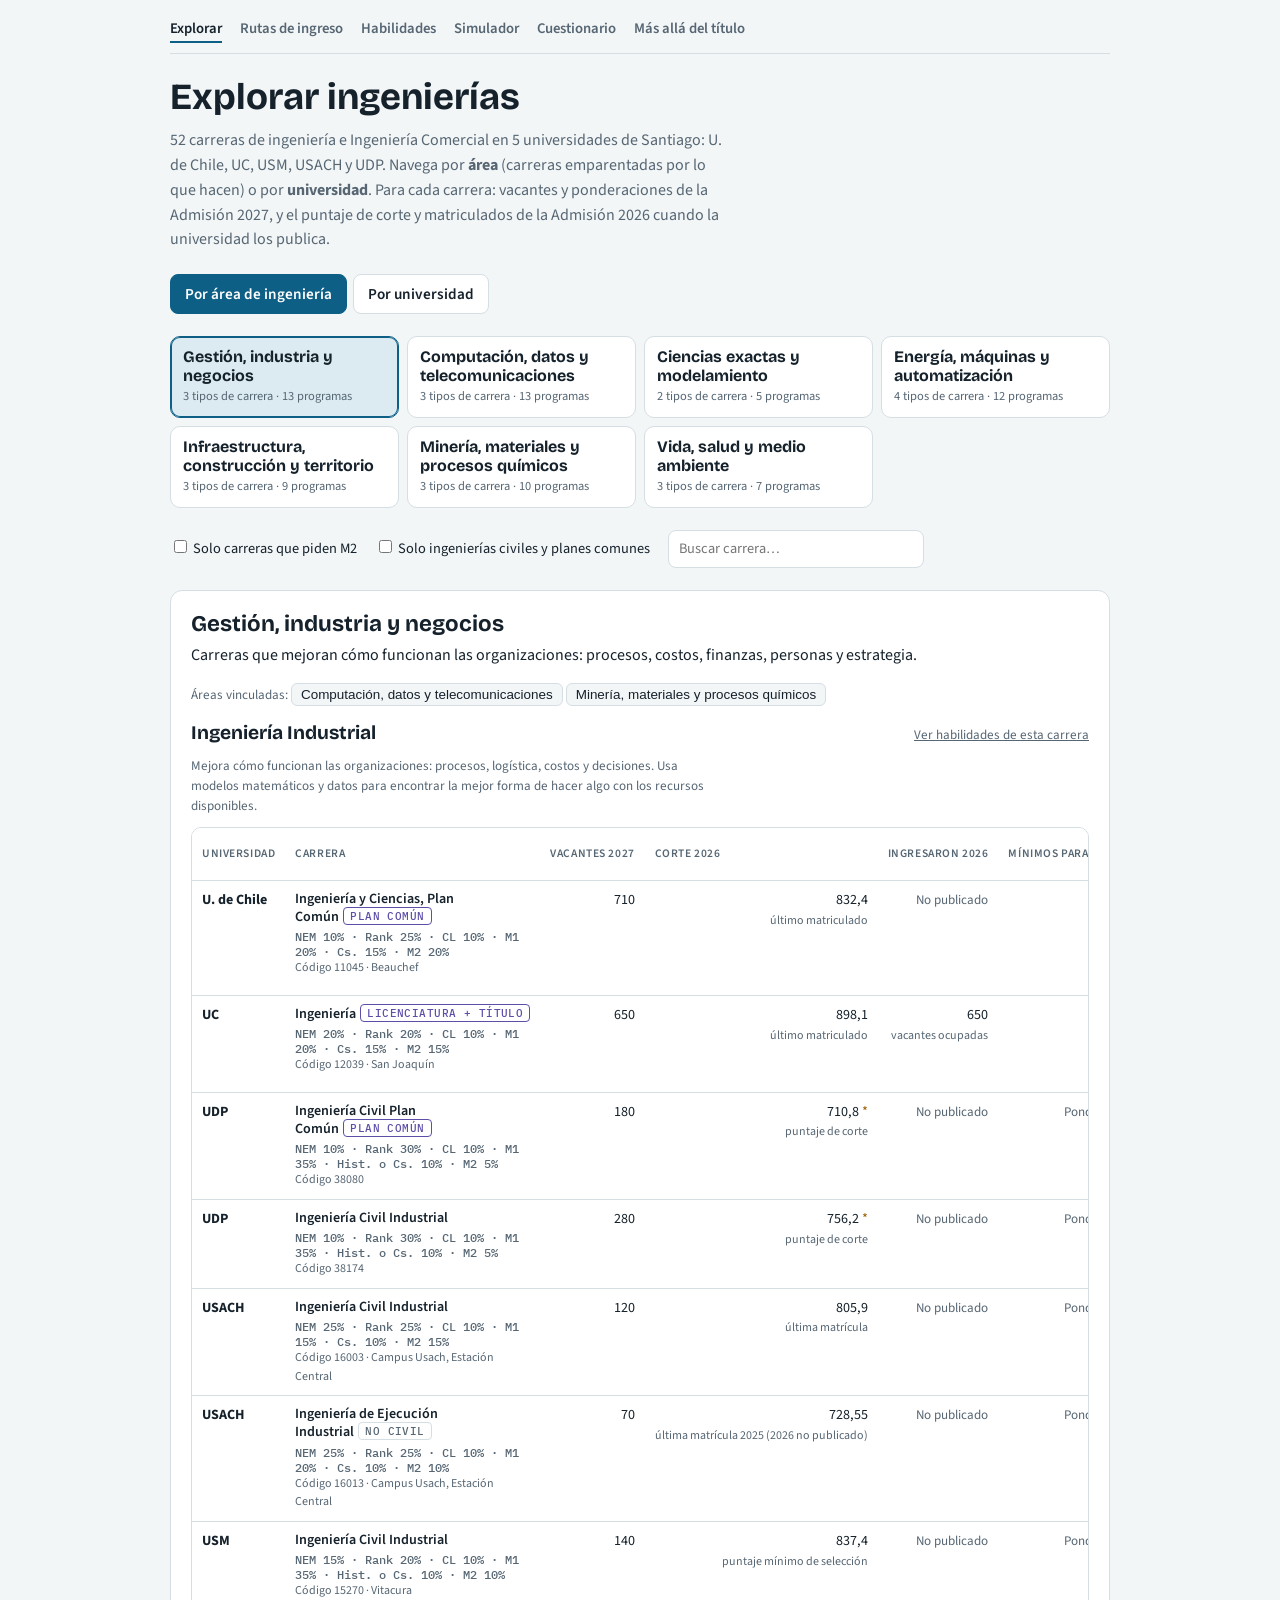
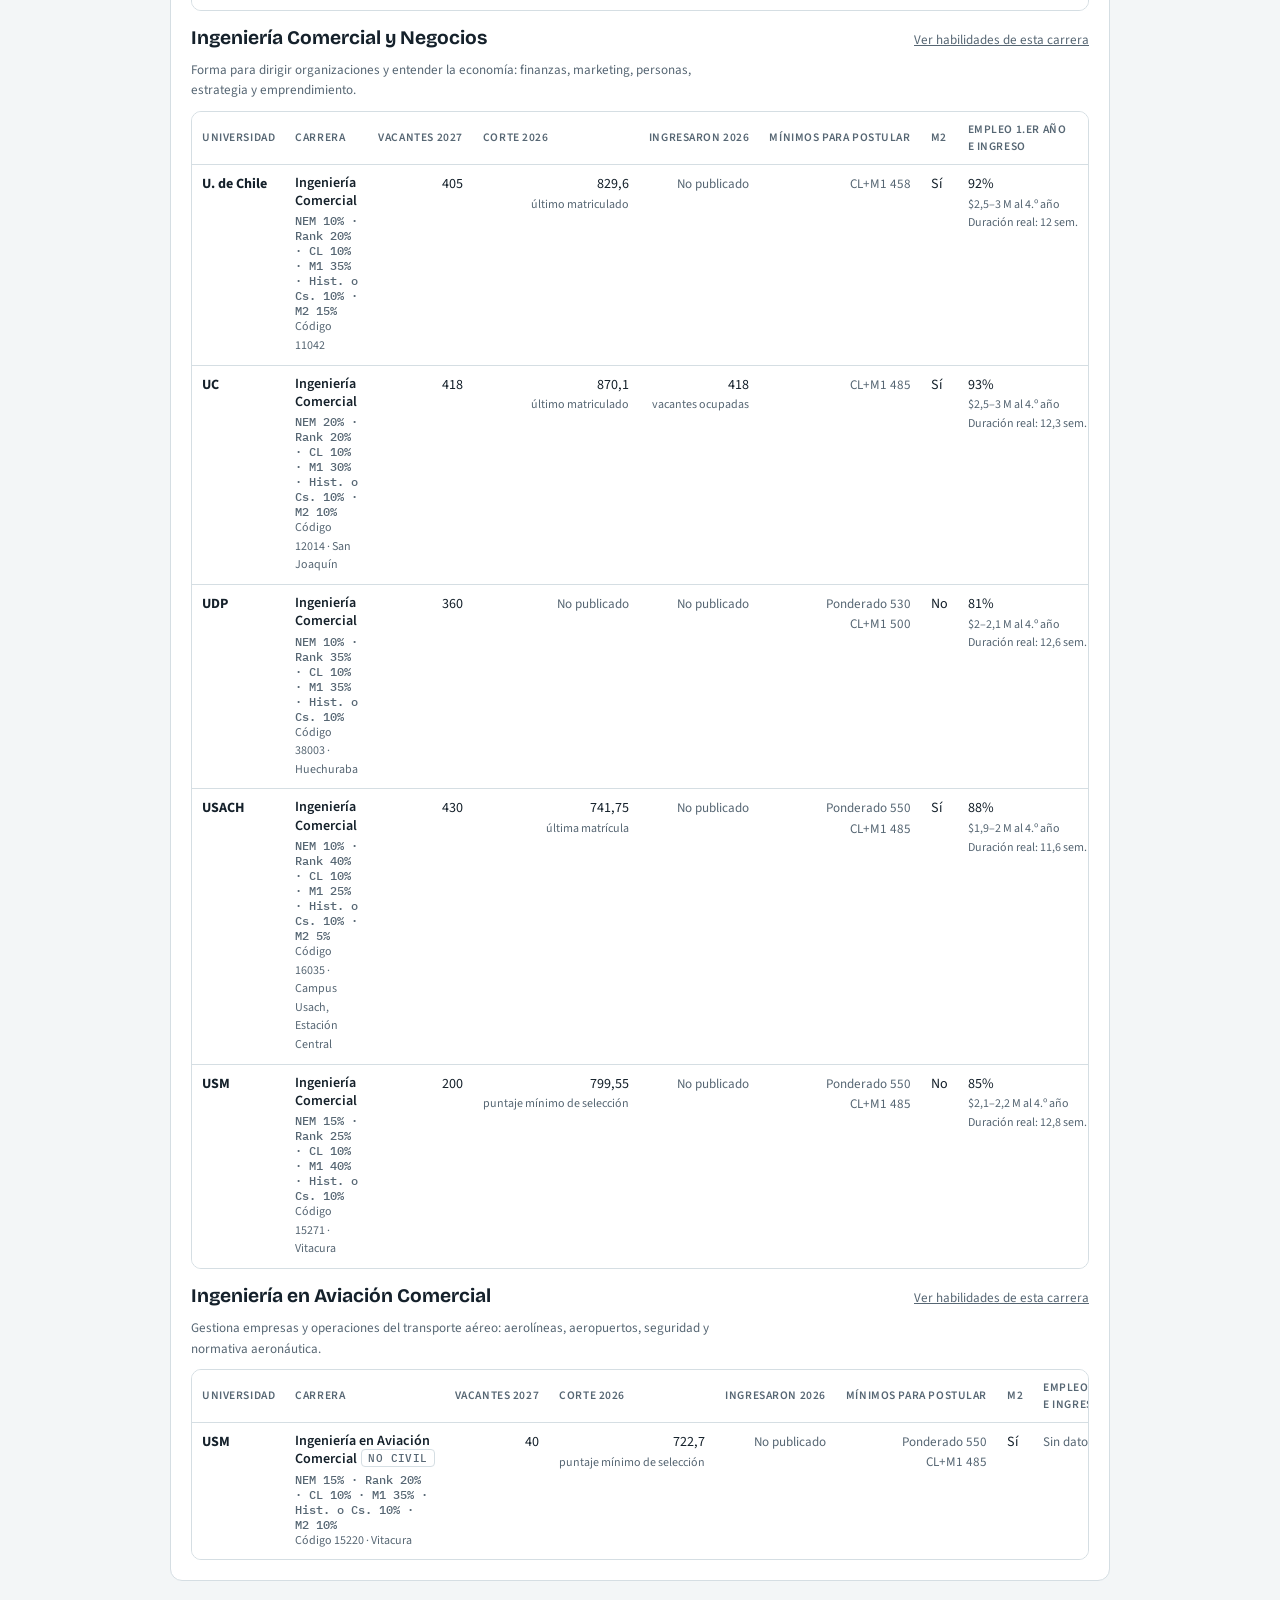
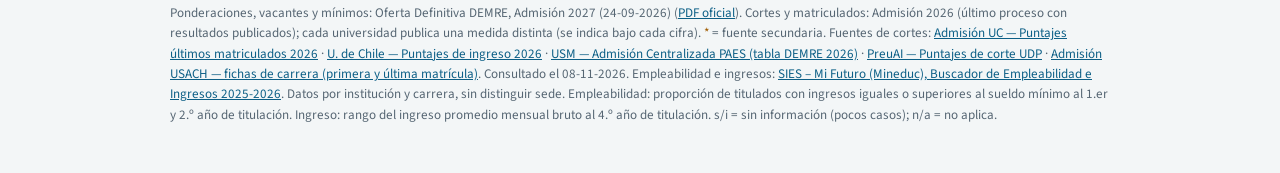
==== commit d9af9348: "Add files via upload" ====
--- a/web/index.html
+++ b/web/index.html
@@ -106,7 +106,7 @@
 </div>
 
 <script>
-const D = {"version": "0.6", "consultado": "2026-11-08", "bases": {"ponderaciones": "Oferta Definitiva DEMRE, Admisión 2027 (24-09-2026)", "cortes": "Admisión 2026 (último proceso con resultados publicados)"}, "universidades": {"uc": "Pontificia Universidad Católica de Chile", "uchile": "Universidad de Chile", "usm": "Universidad Técnica Federico Santa María", "usach": "Universidad de Santiago de Chile", "udp": "Universidad Diego Portales"}, "foco": ["uchile", "uc", "usm", "usach", "udp"], "areas": [{"id": "gestion", "nombre": "Gestión, industria y negocios", "familias": ["industrial", "comercial", "aviacion"], "descripcion": "Carreras que mejoran cómo funcionan las organizaciones: procesos, costos, finanzas, personas y estrategia.", "vinculadas": ["computacion", "minerales"]}, {"id": "computacion", "nombre": "Computación, datos y telecomunicaciones", "familias": ["informatica", "datos_ia", "telecom"], "descripcion": "Software, sistemas, inteligencia artificial, redes y seguridad de la información.", "vinculadas": ["exactas", "gestion", "energia"]}, {"id": "exactas", "nombre": "Ciencias exactas y modelamiento", "familias": ["matematica", "fisica"], "descripcion": "Matemática y física aplicadas para modelar problemas complejos e investigar.", "vinculadas": ["computacion", "energia"]}, {"id": "energia", "nombre": "Energía, máquinas y automatización", "familias": ["electrica", "mecanica", "automatizacion", "diseno"], "descripcion": "Sistemas eléctricos y energéticos, máquinas, robótica, control y diseño de productos.", "vinculadas": ["computacion", "infraestructura", "minerales"]}, {"id": "infraestructura", "nombre": "Infraestructura, construcción y territorio", "familias": ["obras", "construccion", "geomensura"], "descripcion": "Edificios, puentes, caminos, obras hidráulicas, su construcción y la medición del territorio.", "vinculadas": ["energia", "vida"]}, {"id": "minerales", "nombre": "Minería, materiales y procesos químicos", "familias": ["minas", "metalurgia", "quimica"], "descripcion": "Extracción y procesamiento de recursos, materiales y procesos industriales a gran escala.", "vinculadas": ["energia", "vida", "gestion"]}, {"id": "vida", "nombre": "Vida, salud y medio ambiente", "familias": ["bio", "biomedica", "ambiental"], "descripcion": "Biotecnología, tecnología para la salud y cuidado del medio ambiente.", "vinculadas": ["minerales", "infraestructura"]}], "familias": [{"id": "industrial", "nombre": "Ingeniería Industrial", "n_perfiles": 6, "que_hace": "Mejora cómo funcionan las organizaciones: procesos, logística, costos y decisiones. Usa modelos matemáticos y datos para encontrar la mejor forma de hacer algo con los recursos disponibles.", "te_puede_gustar_si": ["Te gusta organizar cosas y encontrar la forma más eficiente de hacerlas.", "Disfrutas resolver problemas con números, pero también te interesa cómo funcionan las empresas y las personas.", "Te atrae la idea de tener muchas puertas abiertas: finanzas, operaciones, tecnología o consultoría."], "distintivas": ["MAT", "NEG", "DIS", "SOST"], "porcentaje": {"MAT": 1.0, "PROG": 0.17, "DATA": 0.33, "DIS": 0.83, "OPER": 1.0, "GEST": 1.0, "NEG": 1.0, "CIEN": 0.33, "INFRA": 0.17, "INV": 0.33, "INNO": 0.67, "EQ": 0.5, "COM": 0.17, "ETI": 0.67, "SOST": 0.67}, "diferencia_vs_promedio": {"MAT": 0.48, "PROG": -0.1, "DATA": 0.11, "DIS": 0.15, "OPER": 0.3, "GEST": 0.2, "NEG": 0.34, "CIEN": -0.24, "INFRA": -0.32, "INV": -0.04, "INNO": 0.07, "EQ": -0.02, "COM": -0.04, "ETI": 0.06, "SOST": 0.09}, "area": "gestion"}, {"id": "informatica", "nombre": "Ingeniería Informática y Computación", "n_perfiles": 6, "que_hace": "Diseña y construye software y sistemas computacionales: aplicaciones, plataformas, bases de datos, seguridad informática. Combina lógica, matemáticas y trabajo con equipos y clientes.", "te_puede_gustar_si": ["Te entretiene entender cómo funcionan los programas, juegos o apps por dentro.", "Te gusta resolver problemas paso a paso y no te frustra probar varias veces hasta que algo funcione.", "Te interesa crear cosas que otras personas usen."], "distintivas": ["PROG", "MAT", "DIS", "INV"], "porcentaje": {"MAT": 0.83, "PROG": 1.0, "DATA": 0.33, "DIS": 0.83, "OPER": 0.5, "GEST": 0.5, "NEG": 0.0, "CIEN": 0.17, "INFRA": 0.0, "INV": 0.5, "INNO": 0.67, "EQ": 0.5, "COM": 0.17, "ETI": 0.5, "SOST": 0.17}, "diferencia_vs_promedio": {"MAT": 0.32, "PROG": 0.73, "DATA": 0.11, "DIS": 0.15, "OPER": -0.2, "GEST": -0.3, "NEG": -0.66, "CIEN": -0.41, "INFRA": -0.48, "INV": 0.12, "INNO": 0.07, "EQ": -0.02, "COM": -0.04, "ETI": -0.11, "SOST": -0.41}, "area": "computacion"}, {"id": "datos_ia", "nombre": "Ciencia de Datos e Inteligencia Artificial", "n_perfiles": 2, "que_hace": "Convierte grandes volúmenes de datos en decisiones y crea sistemas de inteligencia artificial: modelos que predicen, recomiendan o reconocen patrones.", "te_puede_gustar_si": ["Te gusta buscar patrones y sacar conclusiones a partir de información.", "Te interesan la estadística, la probabilidad y la programación por igual.", "Te llama la atención cómo funcionan los sistemas de IA y quieres construirlos, no solo usarlos."], "distintivas": ["DATA", "EQ", "INNO", "ETI"], "porcentaje": {"MAT": 0.0, "PROG": 0.5, "DATA": 1.0, "DIS": 0.5, "OPER": 0.0, "GEST": 0.5, "NEG": 0.0, "CIEN": 0.5, "INFRA": 0.0, "INV": 0.5, "INNO": 1.0, "EQ": 1.0, "COM": 0.0, "ETI": 1.0, "SOST": 0.0}, "diferencia_vs_promedio": {"MAT": -0.52, "PROG": 0.23, "DATA": 0.78, "DIS": -0.19, "OPER": -0.7, "GEST": -0.3, "NEG": -0.66, "CIEN": -0.08, "INFRA": -0.48, "INV": 0.12, "INNO": 0.41, "EQ": 0.48, "COM": -0.2, "ETI": 0.39, "SOST": -0.58}, "area": "computacion"}, {"id": "telecom", "nombre": "Telemática y Telecomunicaciones", "n_perfiles": 3, "que_hace": "Diseña y administra redes y sistemas de comunicación: internet, redes móviles, servicios en la nube y su seguridad.", "te_puede_gustar_si": ["Te interesa cómo viaja la información entre dispositivos y por qué una red funciona o falla.", "Te gusta la tecnología tanto en el hardware como en el software.", "Te atrae la ciberseguridad."], "distintivas": ["DATA", "INFRA", "INNO", "PROG"], "porcentaje": {"MAT": 0.33, "PROG": 0.67, "DATA": 1.0, "DIS": 1.0, "OPER": 0.67, "GEST": 1.0, "NEG": 0.67, "CIEN": 0.33, "INFRA": 1.0, "INV": 0.0, "INNO": 1.0, "EQ": 0.67, "COM": 0.33, "ETI": 0.67, "SOST": 0.67}, "diferencia_vs_promedio": {"MAT": -0.18, "PROG": 0.4, "DATA": 0.78, "DIS": 0.31, "OPER": -0.04, "GEST": 0.2, "NEG": 0.01, "CIEN": -0.24, "INFRA": 0.52, "INV": -0.38, "INNO": 0.41, "EQ": 0.15, "COM": 0.13, "ETI": 0.06, "SOST": 0.09}, "area": "computacion"}, {"id": "obras", "nombre": "Ingeniería Civil en Obras Civiles", "n_perfiles": 5, "que_hace": "Diseña, calcula y dirige la construcción de infraestructura: edificios, puentes, carreteras, obras hidráulicas y sistemas de transporte, cuidando su seguridad y su impacto.", "te_puede_gustar_si": ["Te llaman la atención los edificios, puentes o caminos y te preguntas cómo se sostienen.", "Te gusta la física aplicada a cosas concretas que se pueden ver y tocar.", "Te imaginas trabajando entre la oficina y la obra."], "distintivas": ["INFRA", "DIS", "CIEN", "ETI"], "porcentaje": {"MAT": 0.2, "PROG": 0.0, "DATA": 0.0, "DIS": 1.0, "OPER": 0.4, "GEST": 0.8, "NEG": 0.4, "CIEN": 0.8, "INFRA": 0.8, "INV": 0.4, "INNO": 0.2, "EQ": 0.4, "COM": 0.2, "ETI": 0.8, "SOST": 0.6}, "diferencia_vs_promedio": {"MAT": -0.32, "PROG": -0.27, "DATA": -0.22, "DIS": 0.31, "OPER": -0.3, "GEST": 0.0, "NEG": -0.26, "CIEN": 0.22, "INFRA": 0.32, "INV": 0.03, "INNO": -0.39, "EQ": -0.12, "COM": -0.0, "ETI": 0.19, "SOST": 0.02}, "area": "infraestructura"}, {"id": "construccion", "nombre": "Construcción", "n_perfiles": 1, "que_hace": "Gestiona proyectos de construcción: planifica, presupuesta, coordina equipos y controla costos, plazos y calidad en obra.", "te_puede_gustar_si": ["Te gusta organizar personas y recursos para que un proyecto avance.", "Prefieres lo práctico y ver resultados concretos.", "Te interesa el mundo de la construcción más desde la gestión que desde el cálculo."], "distintivas": ["EQ", "INFRA", "MAT", "SOST"], "porcentaje": {"MAT": 1.0, "PROG": 0.0, "DATA": 0.0, "DIS": 0.0, "OPER": 1.0, "GEST": 1.0, "NEG": 0.0, "CIEN": 0.0, "INFRA": 1.0, "INV": 0.0, "INNO": 0.0, "EQ": 1.0, "COM": 0.0, "ETI": 0.0, "SOST": 1.0}, "diferencia_vs_promedio": {"MAT": 0.48, "PROG": -0.27, "DATA": -0.22, "DIS": -0.69, "OPER": 0.3, "GEST": 0.2, "NEG": -0.66, "CIEN": -0.58, "INFRA": 0.52, "INV": -0.38, "INNO": -0.59, "EQ": 0.48, "COM": -0.2, "ETI": -0.61, "SOST": 0.42}, "area": "infraestructura"}, {"id": "minas", "nombre": "Ingeniería de Minas", "n_perfiles": 4, "que_hace": "Planifica y dirige la extracción de minerales: evalúa yacimientos, diseña la mina, optimiza las operaciones y cuida la seguridad y el entorno.", "te_puede_gustar_si": ["Te interesan la geología y cómo se obtienen los recursos que usa la sociedad.", "Te gusta pensar en grandes operaciones donde se combinan técnica, economía y equipos de personas.", "No te complica la idea de trabajar en terreno o en regiones."], "distintivas": ["INFRA", "SOST", "ETI", "NEG"], "porcentaje": {"MAT": 0.75, "PROG": 0.25, "DATA": 0.0, "DIS": 0.75, "OPER": 1.0, "GEST": 1.0, "NEG": 1.0, "CIEN": 0.75, "INFRA": 1.0, "INV": 0.25, "INNO": 0.5, "EQ": 0.75, "COM": 0.5, "ETI": 1.0, "SOST": 1.0}, "diferencia_vs_promedio": {"MAT": 0.23, "PROG": -0.02, "DATA": -0.22, "DIS": 0.06, "OPER": 0.3, "GEST": 0.2, "NEG": 0.34, "CIEN": 0.17, "INFRA": 0.52, "INV": -0.12, "INNO": -0.09, "EQ": 0.23, "COM": 0.3, "ETI": 0.39, "SOST": 0.42}, "area": "minerales"}, {"id": "metalurgia", "nombre": "Ingeniería en Metalurgia", "n_perfiles": 2, "que_hace": "Transforma minerales en metales y desarrolla materiales: procesos de refinación, fundición y control de calidad.", "te_puede_gustar_si": ["Te interesa la química aplicada a materiales reales.", "Te llaman la atención las plantas industriales y sus procesos.", "Te gusta entender por qué un material resiste o falla."], "distintivas": ["CIEN", "PROG", "DIS", "EQ"], "porcentaje": {"MAT": 0.0, "PROG": 1.0, "DATA": 0.0, "DIS": 1.0, "OPER": 1.0, "GEST": 1.0, "NEG": 0.5, "CIEN": 1.0, "INFRA": 0.5, "INV": 0.0, "INNO": 0.5, "EQ": 0.5, "COM": 0.0, "ETI": 0.5, "SOST": 0.5}, "diferencia_vs_promedio": {"MAT": -0.52, "PROG": 0.73, "DATA": -0.22, "DIS": 0.31, "OPER": 0.3, "GEST": 0.2, "NEG": -0.16, "CIEN": 0.42, "INFRA": 0.02, "INV": -0.38, "INNO": -0.09, "EQ": -0.02, "COM": -0.2, "ETI": -0.11, "SOST": -0.08}, "area": "minerales"}, {"id": "electrica", "nombre": "Ingeniería Eléctrica y Energía", "n_perfiles": 5, "que_hace": "Diseña y opera sistemas eléctricos y energéticos: generación (incluida la renovable), transmisión, electrónica, automatización y control.", "te_puede_gustar_si": ["Te interesa la electricidad, la electrónica o las energías renovables.", "Te gusta la física y las matemáticas aplicadas a sistemas que se pueden medir.", "Te atrae la transición energética y la electromovilidad."], "distintivas": ["INFRA", "INV", "CIEN", "SOST"], "porcentaje": {"MAT": 0.4, "PROG": 0.4, "DATA": 0.2, "DIS": 0.8, "OPER": 0.8, "GEST": 0.8, "NEG": 0.8, "CIEN": 0.8, "INFRA": 1.0, "INV": 0.6, "INNO": 0.4, "EQ": 0.4, "COM": 0.4, "ETI": 0.8, "SOST": 0.8}, "diferencia_vs_promedio": {"MAT": -0.12, "PROG": 0.13, "DATA": -0.02, "DIS": 0.11, "OPER": 0.1, "GEST": 0.0, "NEG": 0.14, "CIEN": 0.22, "INFRA": 0.52, "INV": 0.22, "INNO": -0.19, "EQ": -0.12, "COM": 0.2, "ETI": 0.19, "SOST": 0.22}, "area": "energia"}, {"id": "mecanica", "nombre": "Ingeniería Mecánica", "n_perfiles": 6, "que_hace": "Diseña, fabrica y mantiene máquinas, equipos y sistemas térmicos: desde motores y robots hasta plantas industriales y climatización.", "te_puede_gustar_si": ["Te gusta desarmar cosas para entender cómo funcionan.", "Te interesan las máquinas, los vehículos o la fabricación.", "Disfrutas la física aplicada (fuerzas, calor, movimiento)."], "distintivas": ["INFRA", "NEG", "INV", "CIEN"], "porcentaje": {"MAT": 0.5, "PROG": 0.0, "DATA": 0.0, "DIS": 0.5, "OPER": 0.83, "GEST": 0.67, "NEG": 0.83, "CIEN": 0.67, "INFRA": 0.83, "INV": 0.5, "INNO": 0.5, "EQ": 0.33, "COM": 0.33, "ETI": 0.5, "SOST": 0.5}, "diferencia_vs_promedio": {"MAT": -0.02, "PROG": -0.27, "DATA": -0.22, "DIS": -0.19, "OPER": 0.13, "GEST": -0.13, "NEG": 0.18, "CIEN": 0.09, "INFRA": 0.35, "INV": 0.12, "INNO": -0.09, "EQ": -0.18, "COM": 0.13, "ETI": -0.11, "SOST": -0.08}, "area": "energia"}, {"id": "automatizacion", "nombre": "Mecatrónica, Automatización y Robótica", "n_perfiles": 1, "que_hace": "Integra mecánica, electrónica y programación para crear sistemas automáticos y robots.", "te_puede_gustar_si": ["Te gusta la robótica o armar proyectos con sensores y motores.", "Te interesan tanto el hardware como el software.", "Te atrae la automatización de procesos industriales."], "distintivas": ["EQ", "NEG", "CIEN"], "porcentaje": {"MAT": 0.0, "PROG": 0.0, "DATA": 0.0, "DIS": 0.0, "OPER": 0.0, "GEST": 0.0, "NEG": 1.0, "CIEN": 1.0, "INFRA": 0.0, "INV": 0.0, "INNO": 0.0, "EQ": 1.0, "COM": 0.0, "ETI": 0.0, "SOST": 0.0}, "diferencia_vs_promedio": {"MAT": -0.52, "PROG": -0.27, "DATA": -0.22, "DIS": -0.69, "OPER": -0.7, "GEST": -0.8, "NEG": 0.34, "CIEN": 0.42, "INFRA": -0.48, "INV": -0.38, "INNO": -0.59, "EQ": 0.48, "COM": -0.2, "ETI": -0.61, "SOST": -0.58}, "area": "energia"}, {"id": "quimica", "nombre": "Ingeniería Química", "n_perfiles": 4, "que_hace": "Diseña y optimiza procesos industriales que transforman materias primas en productos: energía, alimentos, minería, farmacéutica y tratamiento de residuos.", "te_puede_gustar_si": ["Te gusta la química, pero te interesa más aplicarla a gran escala que en un laboratorio.", "Disfrutas los balances, las ecuaciones y entender procesos paso a paso.", "Te interesa producir de forma más limpia y eficiente."], "distintivas": ["CIEN", "INV", "MAT", "EQ"], "porcentaje": {"MAT": 0.75, "PROG": 0.0, "DATA": 0.0, "DIS": 0.5, "OPER": 1.0, "GEST": 1.0, "NEG": 0.5, "CIEN": 1.0, "INFRA": 0.25, "INV": 0.75, "INNO": 0.75, "EQ": 0.75, "COM": 0.25, "ETI": 0.25, "SOST": 0.75}, "diferencia_vs_promedio": {"MAT": 0.23, "PROG": -0.27, "DATA": -0.22, "DIS": -0.19, "OPER": 0.3, "GEST": 0.2, "NEG": -0.16, "CIEN": 0.42, "INFRA": -0.23, "INV": 0.38, "INNO": 0.16, "EQ": 0.23, "COM": 0.05, "ETI": -0.36, "SOST": 0.17}, "area": "minerales"}, {"id": "bio", "nombre": "Biotecnología y Bioingeniería", "n_perfiles": 3, "que_hace": "Usa organismos vivos y procesos biológicos para crear productos y soluciones: alimentos, medicamentos, biocombustibles o descontaminación.", "te_puede_gustar_si": ["Te interesan la biología y la química, y también la ingeniería.", "Te gusta el trabajo de laboratorio y la investigación.", "Te atrae aplicar la ciencia a problemas de salud, alimentación o medio ambiente."], "distintivas": ["CIEN", "DIS", "INV", "MAT"], "porcentaje": {"MAT": 0.67, "PROG": 0.0, "DATA": 0.33, "DIS": 1.0, "OPER": 1.0, "GEST": 0.67, "NEG": 0.33, "CIEN": 1.0, "INFRA": 0.33, "INV": 0.67, "INNO": 0.67, "EQ": 0.33, "COM": 0.0, "ETI": 0.33, "SOST": 0.67}, "diferencia_vs_promedio": {"MAT": 0.15, "PROG": -0.27, "DATA": 0.11, "DIS": 0.31, "OPER": 0.3, "GEST": -0.13, "NEG": -0.32, "CIEN": 0.42, "INFRA": -0.15, "INV": 0.29, "INNO": 0.07, "EQ": -0.18, "COM": -0.2, "ETI": -0.28, "SOST": 0.09}, "area": "vida"}, {"id": "biomedica", "nombre": "Ingeniería Biomédica", "n_perfiles": 1, "que_hace": "Aplica la ingeniería a la salud: dispositivos médicos, imágenes, biomecánica, sensores, datos clínicos y gestión de tecnología en hospitales.", "te_puede_gustar_si": ["Te interesa la salud, pero te atrae más la tecnología que la atención directa de pacientes.", "Te gustan la biología y la física por igual.", "Te motiva crear soluciones que mejoren la vida de las personas."], "distintivas": ["EQ", "ETI", "CIEN", "INNO"], "porcentaje": {"MAT": 0.0, "PROG": 1.0, "DATA": 0.0, "DIS": 1.0, "OPER": 1.0, "GEST": 1.0, "NEG": 1.0, "CIEN": 1.0, "INFRA": 1.0, "INV": 1.0, "INNO": 1.0, "EQ": 1.0, "COM": 0.0, "ETI": 1.0, "SOST": 1.0}, "diferencia_vs_promedio": {"MAT": -0.52, "PROG": 0.73, "DATA": -0.22, "DIS": 0.31, "OPER": 0.3, "GEST": 0.2, "NEG": 0.34, "CIEN": 0.42, "INFRA": 0.52, "INV": 0.62, "INNO": 0.41, "EQ": 0.48, "COM": -0.2, "ETI": 0.39, "SOST": 0.42}, "area": "vida"}, {"id": "ambiental", "nombre": "Ingeniería Ambiental y Recursos Naturales", "n_perfiles": 3, "que_hace": "Evalúa y reduce el impacto ambiental de proyectos y empresas: agua, residuos, contaminación, cambio climático y ordenamiento del territorio.", "te_puede_gustar_si": ["Te preocupan el cambio climático y el cuidado de la naturaleza.", "Te gusta combinar ciencia con normativa y trabajo con comunidades.", "Te interesa el trabajo en terreno además de la oficina."], "distintivas": ["SOST", "ETI", "NEG", "DIS"], "porcentaje": {"MAT": 0.67, "PROG": 0.0, "DATA": 0.0, "DIS": 1.0, "OPER": 0.67, "GEST": 1.0, "NEG": 1.0, "CIEN": 0.33, "INFRA": 0.67, "INV": 0.0, "INNO": 0.33, "EQ": 0.33, "COM": 0.0, "ETI": 1.0, "SOST": 1.0}, "diferencia_vs_promedio": {"MAT": 0.15, "PROG": -0.27, "DATA": -0.22, "DIS": 0.31, "OPER": -0.04, "GEST": 0.2, "NEG": 0.34, "CIEN": -0.24, "INFRA": 0.18, "INV": -0.38, "INNO": -0.26, "EQ": -0.18, "COM": -0.2, "ETI": 0.39, "SOST": 0.42}, "area": "vida"}, {"id": "matematica", "nombre": "Ingeniería Matemática", "n_perfiles": 3, "que_hace": "Usa matemáticas avanzadas y computación para modelar problemas complejos: finanzas, logística, ciencia de datos, clima o investigación.", "te_puede_gustar_si": ["Las matemáticas son de lo que más disfrutas, incluso los problemas difíciles.", "Te gusta entender el porqué de las cosas, no solo aplicar fórmulas.", "Te atrae la investigación o los problemas abiertos."], "distintivas": ["MAT", "DATA", "INNO"], "porcentaje": {"MAT": 1.0, "PROG": 0.33, "DATA": 0.67, "DIS": 0.33, "OPER": 0.33, "GEST": 0.33, "NEG": 0.33, "CIEN": 0.33, "INFRA": 0.33, "INV": 0.33, "INNO": 1.0, "EQ": 0.0, "COM": 0.33, "ETI": 0.33, "SOST": 0.0}, "diferencia_vs_promedio": {"MAT": 0.48, "PROG": 0.07, "DATA": 0.45, "DIS": -0.35, "OPER": -0.37, "GEST": -0.46, "NEG": -0.32, "CIEN": -0.24, "INFRA": -0.15, "INV": -0.04, "INNO": 0.41, "EQ": -0.52, "COM": 0.13, "ETI": -0.28, "SOST": -0.58}, "area": "exactas"}, {"id": "fisica", "nombre": "Ingeniería Física", "n_perfiles": 1, "que_hace": "Aplica la física para desarrollar tecnología: instrumentación, óptica, materiales, energía o astronomía.", "te_puede_gustar_si": ["La física es tu ramo favorito y quieres llevarla a la práctica.", "Te gusta experimentar y medir.", "Te atrae la investigación aplicada y la tecnología de punta."], "distintivas": ["CIEN", "INV", "INNO", "MAT"], "porcentaje": {"MAT": 1.0, "PROG": 0.0, "DATA": 0.0, "DIS": 1.0, "OPER": 1.0, "GEST": 1.0, "NEG": 1.0, "CIEN": 1.0, "INFRA": 0.0, "INV": 1.0, "INNO": 1.0, "EQ": 0.0, "COM": 0.0, "ETI": 0.0, "SOST": 1.0}, "diferencia_vs_promedio": {"MAT": 0.48, "PROG": -0.27, "DATA": -0.22, "DIS": 0.31, "OPER": 0.3, "GEST": 0.2, "NEG": 0.34, "CIEN": 0.42, "INFRA": -0.48, "INV": 0.62, "INNO": 0.41, "EQ": -0.52, "COM": -0.2, "ETI": -0.61, "SOST": 0.42}, "area": "exactas"}, {"id": "geomensura", "nombre": "Geomensura y Geomática", "n_perfiles": 1, "que_hace": "Mide y representa el territorio: topografía, mapas digitales, sistemas de información geográfica, drones y satélites.", "te_puede_gustar_si": ["Te gustan los mapas y la geografía.", "Te interesa la tecnología de medición (GPS, drones, imágenes satelitales).", "Te atrae el trabajo en terreno."], "distintivas": ["INFRA", "INNO", "EQ", "SOST"], "porcentaje": {"MAT": 0.0, "PROG": 0.0, "DATA": 1.0, "DIS": 1.0, "OPER": 1.0, "GEST": 1.0, "NEG": 1.0, "CIEN": 1.0, "INFRA": 1.0, "INV": 0.0, "INNO": 1.0, "EQ": 1.0, "COM": 0.0, "ETI": 1.0, "SOST": 1.0}, "diferencia_vs_promedio": {"MAT": -0.52, "PROG": -0.27, "DATA": 0.78, "DIS": 0.31, "OPER": 0.3, "GEST": 0.2, "NEG": 0.34, "CIEN": 0.42, "INFRA": 0.52, "INV": -0.38, "INNO": 0.41, "EQ": 0.48, "COM": -0.2, "ETI": 0.39, "SOST": 0.42}, "area": "infraestructura"}, {"id": "diseno", "nombre": "Ingeniería en Diseño de Productos", "n_perfiles": 1, "que_hace": "Diseña productos y servicios desde la idea hasta el prototipo, combinando creatividad, tecnología de fabricación y estrategia.", "te_puede_gustar_si": ["Te gusta dibujar, crear y construir prototipos.", "Te interesa cómo las personas usan los objetos.", "Quieres combinar lo creativo con lo técnico."], "distintivas": ["DIS", "NEG", "SOST", "INNO"], "porcentaje": {"MAT": 0.0, "PROG": 0.0, "DATA": 0.0, "DIS": 1.0, "OPER": 0.0, "GEST": 0.0, "NEG": 1.0, "CIEN": 0.0, "INFRA": 0.0, "INV": 0.0, "INNO": 1.0, "EQ": 0.0, "COM": 0.0, "ETI": 0.0, "SOST": 1.0}, "diferencia_vs_promedio": {"MAT": -0.52, "PROG": -0.27, "DATA": -0.22, "DIS": 0.31, "OPER": -0.7, "GEST": -0.8, "NEG": 0.34, "CIEN": -0.58, "INFRA": -0.48, "INV": -0.38, "INNO": 0.41, "EQ": -0.52, "COM": -0.2, "ETI": -0.61, "SOST": 0.42}, "area": "energia"}, {"id": "aviacion", "nombre": "Ingeniería en Aviación Comercial", "n_perfiles": 1, "que_hace": "Gestiona empresas y operaciones del transporte aéreo: aerolíneas, aeropuertos, seguridad y normativa aeronáutica.", "te_puede_gustar_si": ["Te apasiona el mundo de la aviación.", "Te interesa la gestión de operaciones y negocios.", "Te atraen los entornos internacionales."], "distintivas": ["NEG", "CIEN"], "porcentaje": {"MAT": 0.0, "PROG": 0.0, "DATA": 0.0, "DIS": 0.0, "OPER": 1.0, "GEST": 1.0, "NEG": 1.0, "CIEN": 1.0, "INFRA": 0.0, "INV": 0.0, "INNO": 0.0, "EQ": 0.0, "COM": 0.0, "ETI": 0.0, "SOST": 0.0}, "diferencia_vs_promedio": {"MAT": -0.52, "PROG": -0.27, "DATA": -0.22, "DIS": -0.69, "OPER": 0.3, "GEST": 0.2, "NEG": 0.34, "CIEN": 0.42, "INFRA": -0.48, "INV": -0.38, "INNO": -0.59, "EQ": -0.52, "COM": -0.2, "ETI": -0.61, "SOST": -0.58}, "area": "gestion"}, {"id": "comercial", "nombre": "Ingeniería Comercial y Negocios", "n_perfiles": 5, "que_hace": "Forma para dirigir organizaciones y entender la economía: finanzas, marketing, personas, estrategia y emprendimiento.", "te_puede_gustar_si": ["Te interesan la economía, las empresas o emprender.", "Te gusta analizar situaciones y tomar decisiones.", "Te atrae trabajar con personas y liderar."], "distintivas": ["NEG", "EQ", "ETI"], "porcentaje": {"MAT": 0.0, "PROG": 0.0, "DATA": 0.0, "DIS": 0.0, "OPER": 0.4, "GEST": 1.0, "NEG": 1.0, "CIEN": 0.2, "INFRA": 0.0, "INV": 0.2, "INNO": 0.6, "EQ": 0.8, "COM": 0.2, "ETI": 0.8, "SOST": 0.4}, "diferencia_vs_promedio": {"MAT": -0.52, "PROG": -0.27, "DATA": -0.22, "DIS": -0.69, "OPER": -0.3, "GEST": 0.2, "NEG": 0.34, "CIEN": -0.38, "INFRA": -0.48, "INV": -0.17, "INNO": 0.01, "EQ": 0.28, "COM": -0.0, "ETI": 0.19, "SOST": -0.18}, "area": "gestion"}], "habilidades": {"MAT": "Modelar con matemáticas y análisis cuantitativo", "PROG": "Programar y desarrollar software", "DATA": "Trabajar con datos e inteligencia artificial", "DIS": "Diseñar soluciones, sistemas o productos", "OPER": "Operar y mejorar procesos productivos", "GEST": "Gestionar proyectos y recursos", "NEG": "Entender negocios, economía y finanzas", "CIEN": "Aplicar ciencias (física, química, biología)", "INFRA": "Trabajar con infraestructura, energía y máquinas", "INV": "Investigar y generar conocimiento", "INNO": "Innovar y emprender", "EQ": "Trabajar en equipo y liderar", "COM": "Comunicar con claridad (también en inglés)", "ETI": "Actuar con ética y responsabilidad social", "SOST": "Cuidar el medio ambiente y la sostenibilidad"}, "promedio_habilidades": {"MAT": 0.52, "PROG": 0.27, "DATA": 0.22, "DIS": 0.69, "OPER": 0.7, "GEST": 0.8, "NEG": 0.66, "CIEN": 0.58, "INFRA": 0.48, "INV": 0.38, "INNO": 0.59, "EQ": 0.52, "COM": 0.2, "ETI": 0.61, "SOST": 0.58}, "programas": [{"id": "uc-ingenieria", "universidad_id": "uc", "nombre": "Ingeniería", "categoria": "plan_comun", "tipo_ingreso": "plan_comun", "campus": "San Joaquín", "facultad": "Facultad de Ingeniería", "codigo": "12039", "vacantes_2027": 650, "ponderaciones": {"nem": 20, "ranking": 20, "cl": 10, "m1": 20, "hyc": null, "ciencias": 15, "m2": 15}, "hyc_o_ciencias": false, "exige_m2": true, "puntaje_ponderado_minimo": null, "promedio_cl_m1_minimo": 485, "familias": ["bio", "electrica", "industrial", "informatica", "matematica", "mecanica", "obras"], "areas": ["computacion", "energia", "exactas", "gestion", "infraestructura", "vida"], "plan_comun": {"mecanismo": "sin_postulacion", "cupos": "no_informado", "n_salidas": 8}, "corte_2026": {"valor": 898.1, "medida": "último matriculado", "ingresaron": 650, "ingresaron_medida": "vacantes ocupadas", "historico": {"2025": 899.95, "2024": 894.2}, "fuente": "Admisión UC — Puntajes últimos matriculados 2026", "url": "https://admision.uc.cl/htdocs/content/uploads/2021/12/Puntajes-Ultimos-Matriculados-2026.pdf", "anio": 2026, "primer_matriculado": null, "oficial": true, "nota": null}, "nota": "Ingreso único a Licenciatura en Ciencias de la Ingeniería con major; luego título de Ingeniero Civil UC en su especialidad. Exige M2 (pondera 15%)."}, {"id": "uc-lic-ciencia-datos", "universidad_id": "uc", "nombre": "Licenciatura en Ingeniería en Ciencia de Datos", "categoria": "ing_no_civil", "tipo_ingreso": "carrera_directa", "campus": "San Joaquín", "facultad": "Facultad de Ingeniería", "codigo": "12089", "vacantes_2027": 80, "ponderaciones": {"nem": 20, "ranking": 20, "cl": 10, "m1": 30, "hyc": null, "ciencias": 10, "m2": 10}, "hyc_o_ciencias": false, "exige_m2": true, "puntaje_ponderado_minimo": null, "promedio_cl_m1_minimo": 485, "familias": ["datos_ia"], "areas": ["computacion"], "plan_comun": null, "corte_2026": {"valor": 791.0, "medida": "último matriculado", "ingresaron": 80, "ingresaron_medida": "vacantes ocupadas", "historico": {"2025": 798.9, "2024": 767.7}, "fuente": "Admisión UC — Puntajes últimos matriculados 2026", "url": "https://admision.uc.cl/htdocs/content/uploads/2021/12/Puntajes-Ultimos-Matriculados-2026.pdf", "anio": 2026, "primer_matriculado": null, "oficial": true, "nota": null}, "nota": "Licenciatura (no título de ingeniero civil). Exige M2. Confirmar si es programa conjunto Ingeniería–Matemáticas."}, {"id": "uc-lic-ciencia-computacion", "universidad_id": "uc", "nombre": "Licenciatura en Ingeniería en Ciencia de la Computación", "categoria": "ing_no_civil", "tipo_ingreso": "carrera_directa", "campus": "San Joaquín", "facultad": "Facultad de Ingeniería", "codigo": "12100", "vacantes_2027": 100, "ponderaciones": {"nem": 20, "ranking": 20, "cl": 10, "m1": 25, "hyc": null, "ciencias": 15, "m2": 10}, "hyc_o_ciencias": false, "exige_m2": true, "puntaje_ponderado_minimo": null, "promedio_cl_m1_minimo": 485, "familias": ["informatica"], "areas": ["computacion"], "plan_comun": null, "corte_2026": {"valor": 807.05, "medida": "último matriculado", "ingresaron": 100, "ingresaron_medida": "vacantes ocupadas", "historico": {"2025": 810.9, "2024": 818.85}, "fuente": "Admisión UC — Puntajes últimos matriculados 2026", "url": "https://admision.uc.cl/htdocs/content/uploads/2021/12/Puntajes-Ultimos-Matriculados-2026.pdf", "anio": 2026, "primer_matriculado": null, "oficial": true, "nota": null}, "nota": "Licenciatura (no título de ingeniero civil). Exige M2."}, {"id": "uc-construccion-civil", "universidad_id": "uc", "nombre": "Construcción Civil", "categoria": "ing_no_civil", "tipo_ingreso": "carrera_directa", "campus": "San Joaquín", "facultad": "Facultad de Ingeniería (Escuela de Construcción Civil)", "codigo": "12038", "vacantes_2027": 205, "ponderaciones": {"nem": 20, "ranking": 20, "cl": 10, "m1": 40, "hyc": null, "ciencias": 10, "m2": null}, "hyc_o_ciencias": false, "exige_m2": false, "puntaje_ponderado_minimo": null, "promedio_cl_m1_minimo": 485, "familias": ["construccion"], "areas": ["infraestructura"], "plan_comun": null, "corte_2026": {"valor": 749.3, "medida": "último matriculado", "ingresaron": 205, "ingresaron_medida": "vacantes ocupadas", "historico": {"2025": 711.1, "2024": 673.1}, "fuente": "Admisión UC — Puntajes últimos matriculados 2026", "url": "https://admision.uc.cl/htdocs/content/uploads/2021/12/Puntajes-Ultimos-Matriculados-2026.pdf", "anio": 2026, "primer_matriculado": null, "oficial": true, "nota": null}, "nota": "No lleva 'ingeniería' en el nombre pero se dicta en la Facultad de Ingeniería. No exige M2."}, {"id": "uc-ing-recursos-naturales", "universidad_id": "uc", "nombre": "Ingeniería en Recursos Naturales", "categoria": "ing_no_civil", "tipo_ingreso": "carrera_directa", "campus": "San Joaquín", "facultad": "Por confirmar (programa interdisciplinario)", "codigo": "12101", "vacantes_2027": 85, "ponderaciones": {"nem": 15, "ranking": 25, "cl": 10, "m1": 25, "hyc": null, "ciencias": 15, "m2": 10}, "hyc_o_ciencias": false, "exige_m2": true, "puntaje_ponderado_minimo": null, "promedio_cl_m1_minimo": 485, "familias": ["ambiental"], "areas": ["vida"], "plan_comun": null, "corte_2026": {"valor": 679.0, "medida": "último matriculado", "ingresaron": 85, "ingresaron_medida": "vacantes ocupadas", "historico": {"2025": 677.25, "2024": 695.0}, "fuente": "Admisión UC — Puntajes últimos matriculados 2026", "url": "https://admision.uc.cl/htdocs/content/uploads/2021/12/Puntajes-Ultimos-Matriculados-2026.pdf", "anio": 2026, "primer_matriculado": null, "oficial": true, "nota": null}, "nota": "Confirmar facultad responsable antes de incluir."}, {"id": "uc-ingenieria-comercial", "universidad_id": "uc", "nombre": "Ingeniería Comercial", "categoria": "ing_comercial", "tipo_ingreso": "carrera_directa", "campus": "San Joaquín", "facultad": "Facultad de Economía y Administración", "codigo": "12014", "vacantes_2027": 418, "ponderaciones": {"nem": 20, "ranking": 20, "cl": 10, "m1": 30, "hyc": 10, "ciencias": 10, "m2": 10}, "hyc_o_ciencias": true, "exige_m2": true, "puntaje_ponderado_minimo": null, "promedio_cl_m1_minimo": 485, "familias": ["comercial"], "areas": ["gestion"], "plan_comun": null, "corte_2026": {"valor": 870.1, "medida": "último matriculado", "ingresaron": 418, "ingresaron_medida": "vacantes ocupadas", "historico": {"2025": 880.4, "2024": 872.9}, "fuente": "Admisión UC — Puntajes últimos matriculados 2026", "url": "https://admision.uc.cl/htdocs/content/uploads/2021/12/Puntajes-Ultimos-Matriculados-2026.pdf", "anio": 2026, "primer_matriculado": null, "oficial": true, "nota": null}, "nota": "No exige M2."}, {"id": "uchile-plan-comun", "universidad_id": "uchile", "nombre": "Ingeniería y Ciencias, Plan Común", "categoria": "plan_comun", "tipo_ingreso": "plan_comun", "campus": "Beauchef", "facultad": "Facultad de Ciencias Físicas y Matemáticas (FCFM)", "codigo": "11045", "vacantes_2027": 710, "ponderaciones": {"nem": 10, "ranking": 25, "cl": 10, "m1": 20, "hyc": null, "ciencias": 15, "m2": 20}, "hyc_o_ciencias": false, "exige_m2": true, "puntaje_ponderado_minimo": null, "promedio_cl_m1_minimo": 458, "familias": ["bio", "electrica", "industrial", "informatica", "matematica", "mecanica", "minas", "obras", "quimica"], "areas": ["computacion", "energia", "exactas", "gestion", "infraestructura", "minerales", "vida"], "plan_comun": {"mecanismo": "libre", "cupos": "sin_limite", "n_salidas": 13}, "corte_2026": {"valor": 832.4, "medida": "último matriculado", "ingresaron": null, "ingresaron_medida": null, "historico": null, "fuente": "U. de Chile — Puntajes de ingreso 2026", "url": "https://uchile.cl/admision-y-matriculas/admision-regular-pregrado/puntajes-de-ingreso", "anio": 2026, "primer_matriculado": 966.35, "oficial": true, "nota": null}, "nota": "Especialidad se elige tras dos años. Ingeniería Civil dura 11 semestres. Ponderaciones: NEM 10, Ranking 25, CL 10, M1 20, M2 20, Ciencias 15."}, {"id": "uchile-ingenieria-comercial", "universidad_id": "uchile", "nombre": "Ingeniería Comercial", "categoria": "ing_comercial", "tipo_ingreso": "carrera_directa", "campus": null, "facultad": "Facultad de Economía y Negocios (FEN)", "codigo": "11042", "vacantes_2027": 405, "ponderaciones": {"nem": 10, "ranking": 20, "cl": 10, "m1": 35, "hyc": 10, "ciencias": 10, "m2": 15}, "hyc_o_ciencias": true, "exige_m2": true, "puntaje_ponderado_minimo": null, "promedio_cl_m1_minimo": 458, "familias": ["comercial"], "areas": ["gestion"], "plan_comun": null, "corte_2026": {"valor": 829.6, "medida": "último matriculado", "ingresaron": null, "ingresaron_medida": null, "historico": null, "fuente": "U. de Chile — Puntajes de ingreso 2026", "url": "https://uchile.cl/admision-y-matriculas/admision-regular-pregrado/puntajes-de-ingreso", "anio": 2026, "primer_matriculado": 961.7, "oficial": true, "nota": null}, "nota": ""}, {"id": "usm-plan-comun", "universidad_id": "usm", "nombre": "Ingeniería Civil Plan Común", "categoria": "plan_comun", "tipo_ingreso": "plan_comun", "campus": "San Joaquín", "facultad": "USM (organizada por departamentos, sin facultades)", "codigo": "15300", "vacantes_2027": 130, "ponderaciones": {"nem": 15, "ranking": 20, "cl": 10, "m1": 35, "hyc": 10, "ciencias": 10, "m2": 10}, "hyc_o_ciencias": true, "exige_m2": true, "puntaje_ponderado_minimo": 600, "promedio_cl_m1_minimo": 485, "familias": ["electrica", "fisica", "informatica", "matematica", "mecanica", "minas", "obras", "quimica", "telecom"], "areas": ["computacion", "energia", "exactas", "infraestructura", "minerales"], "plan_comun": {"mecanismo": "competitivo", "cupos": "limitados", "n_salidas": 9}, "corte_2026": {"valor": 825.6, "medida": "puntaje mínimo de selección", "ingresaron": null, "ingresaron_medida": null, "historico": null, "fuente": "USM — Admisión Centralizada PAES (tabla DEMRE 2026)", "url": "https://usm.cl/admision/admision-centralizada-paes-3/", "anio": 2026, "primer_matriculado": null, "oficial": true, "nota": null}, "nota": "Ver data/planes_comunes.json: selección competitiva por ranking de primer año."}, {"id": "usm-civil", "universidad_id": "usm", "nombre": "Ingeniería Civil", "categoria": "ing_civil", "tipo_ingreso": "carrera_directa", "campus": "San Joaquín", "facultad": "USM (organizada por departamentos, sin facultades)", "codigo": "15311", "vacantes_2027": 75, "ponderaciones": {"nem": 15, "ranking": 20, "cl": 10, "m1": 35, "hyc": 10, "ciencias": 10, "m2": 10}, "hyc_o_ciencias": true, "exige_m2": true, "puntaje_ponderado_minimo": 600, "promedio_cl_m1_minimo": 485, "familias": ["obras"], "areas": ["infraestructura"], "plan_comun": null, "corte_2026": {"valor": 811.15, "medida": "puntaje mínimo de selección", "ingresaron": null, "ingresaron_medida": null, "historico": null, "fuente": "USM — Admisión Centralizada PAES (tabla DEMRE 2026)", "url": "https://usm.cl/admision/admision-centralizada-paes-3/", "anio": 2026, "primer_matriculado": null, "oficial": true, "nota": null}, "nota": ""}, {"id": "usm-civil-minas", "universidad_id": "usm", "nombre": "Ingeniería Civil de Minas", "categoria": "ing_civil", "tipo_ingreso": "carrera_directa", "campus": "San Joaquín", "facultad": "USM (organizada por departamentos, sin facultades)", "codigo": "15312", "vacantes_2027": 100, "ponderaciones": {"nem": 15, "ranking": 20, "cl": 10, "m1": 35, "hyc": 10, "ciencias": 10, "m2": 10}, "hyc_o_ciencias": true, "exige_m2": true, "puntaje_ponderado_minimo": 600, "promedio_cl_m1_minimo": 485, "familias": ["minas"], "areas": ["minerales"], "plan_comun": null, "corte_2026": {"valor": 805.7, "medida": "puntaje mínimo de selección", "ingresaron": null, "ingresaron_medida": null, "historico": null, "fuente": "USM — Admisión Centralizada PAES (tabla DEMRE 2026)", "url": "https://usm.cl/admision/admision-centralizada-paes-3/", "anio": 2026, "primer_matriculado": null, "oficial": true, "nota": null}, "nota": ""}, {"id": "usm-civil-electrica", "universidad_id": "usm", "nombre": "Ingeniería Civil Eléctrica", "categoria": "ing_civil", "tipo_ingreso": "carrera_directa", "campus": "San Joaquín", "facultad": "USM (organizada por departamentos, sin facultades)", "codigo": "15330", "vacantes_2027": 60, "ponderaciones": {"nem": 15, "ranking": 20, "cl": 10, "m1": 35, "hyc": 10, "ciencias": 10, "m2": 10}, "hyc_o_ciencias": true, "exige_m2": true, "puntaje_ponderado_minimo": 600, "promedio_cl_m1_minimo": 485, "familias": ["electrica"], "areas": ["energia"], "plan_comun": null, "corte_2026": {"valor": 822.5, "medida": "puntaje mínimo de selección", "ingresaron": null, "ingresaron_medida": null, "historico": null, "fuente": "USM — Admisión Centralizada PAES (tabla DEMRE 2026)", "url": "https://usm.cl/admision/admision-centralizada-paes-3/", "anio": 2026, "primer_matriculado": null, "oficial": true, "nota": null}, "nota": ""}, {"id": "usm-civil-fisica", "universidad_id": "usm", "nombre": "Ingeniería Civil Física", "categoria": "ing_civil", "tipo_ingreso": "carrera_directa", "campus": "San Joaquín", "facultad": "USM (organizada por departamentos, sin facultades)", "codigo": "15384", "vacantes_2027": 40, "ponderaciones": {"nem": 15, "ranking": 20, "cl": 10, "m1": 35, "hyc": 10, "ciencias": 10, "m2": 10}, "hyc_o_ciencias": true, "exige_m2": true, "puntaje_ponderado_minimo": 600, "promedio_cl_m1_minimo": 485, "familias": ["fisica"], "areas": ["exactas"], "plan_comun": null, "corte_2026": {"valor": 783.85, "medida": "puntaje mínimo de selección", "ingresaron": null, "ingresaron_medida": null, "historico": null, "fuente": "USM — Admisión Centralizada PAES (tabla DEMRE 2026)", "url": "https://usm.cl/admision/admision-centralizada-paes-3/", "anio": 2026, "primer_matriculado": null, "oficial": true, "nota": null}, "nota": ""}, {"id": "usm-civil-informatica", "universidad_id": "usm", "nombre": "Ingeniería Civil Informática", "categoria": "ing_civil", "tipo_ingreso": "carrera_directa", "campus": "San Joaquín", "facultad": "USM (organizada por departamentos, sin facultades)", "codigo": "15360", "vacantes_2027": 135, "ponderaciones": {"nem": 15, "ranking": 20, "cl": 10, "m1": 35, "hyc": 10, "ciencias": 10, "m2": 10}, "hyc_o_ciencias": true, "exige_m2": true, "puntaje_ponderado_minimo": 600, "promedio_cl_m1_minimo": 485, "familias": ["informatica"], "areas": ["computacion"], "plan_comun": null, "corte_2026": {"valor": 820.05, "medida": "puntaje mínimo de selección", "ingresaron": null, "ingresaron_medida": null, "historico": null, "fuente": "USM — Admisión Centralizada PAES (tabla DEMRE 2026)", "url": "https://usm.cl/admision/admision-centralizada-paes-3/", "anio": 2026, "primer_matriculado": null, "oficial": true, "nota": null}, "nota": ""}, {"id": "usm-civil-matematica", "universidad_id": "usm", "nombre": "Ingeniería Civil Matemática", "categoria": "ing_civil", "tipo_ingreso": "carrera_directa", "campus": "San Joaquín", "facultad": "USM (organizada por departamentos, sin facultades)", "codigo": "15301", "vacantes_2027": 35, "ponderaciones": {"nem": 15, "ranking": 20, "cl": 10, "m1": 35, "hyc": 10, "ciencias": 10, "m2": 10}, "hyc_o_ciencias": true, "exige_m2": true, "puntaje_ponderado_minimo": 600, "promedio_cl_m1_minimo": 485, "familias": ["matematica"], "areas": ["exactas"], "plan_comun": null, "corte_2026": {"valor": 805.2, "medida": "puntaje mínimo de selección", "ingresaron": null, "ingresaron_medida": null, "historico": null, "fuente": "USM — Admisión Centralizada PAES (tabla DEMRE 2026)", "url": "https://usm.cl/admision/admision-centralizada-paes-3/", "anio": 2026, "primer_matriculado": null, "oficial": true, "nota": null}, "nota": ""}, {"id": "usm-civil-mecanica", "universidad_id": "usm", "nombre": "Ingeniería Civil Mecánica", "categoria": "ing_civil", "tipo_ingreso": "carrera_directa", "campus": "San Joaquín", "facultad": "USM (organizada por departamentos, sin facultades)", "codigo": "15340", "vacantes_2027": 75, "ponderaciones": {"nem": 15, "ranking": 20, "cl": 10, "m1": 35, "hyc": 10, "ciencias": 10, "m2": 10}, "hyc_o_ciencias": true, "exige_m2": true, "puntaje_ponderado_minimo": 600, "promedio_cl_m1_minimo": 485, "familias": ["mecanica"], "areas": ["energia"], "plan_comun": null, "corte_2026": {"valor": 822.6, "medida": "puntaje mínimo de selección", "ingresaron": null, "ingresaron_medida": null, "historico": null, "fuente": "USM — Admisión Centralizada PAES (tabla DEMRE 2026)", "url": "https://usm.cl/admision/admision-centralizada-paes-3/", "anio": 2026, "primer_matriculado": null, "oficial": true, "nota": null}, "nota": ""}, {"id": "usm-civil-quimica", "universidad_id": "usm", "nombre": "Ingeniería Civil Química", "categoria": "ing_civil", "tipo_ingreso": "carrera_directa", "campus": "San Joaquín", "facultad": "USM (organizada por departamentos, sin facultades)", "codigo": "15350", "vacantes_2027": 50, "ponderaciones": {"nem": 15, "ranking": 20, "cl": 10, "m1": 35, "hyc": 10, "ciencias": 10, "m2": 10}, "hyc_o_ciencias": true, "exige_m2": true, "puntaje_ponderado_minimo": 600, "promedio_cl_m1_minimo": 485, "familias": ["quimica"], "areas": ["minerales"], "plan_comun": null, "corte_2026": {"valor": 815.4, "medida": "puntaje mínimo de selección", "ingresaron": null, "ingresaron_medida": null, "historico": null, "fuente": "USM — Admisión Centralizada PAES (tabla DEMRE 2026)", "url": "https://usm.cl/admision/admision-centralizada-paes-3/", "anio": 2026, "primer_matriculado": null, "oficial": true, "nota": null}, "nota": ""}, {"id": "usm-civil-telematica", "universidad_id": "usm", "nombre": "Ingeniería Civil Telemática", "categoria": "ing_civil", "tipo_ingreso": "carrera_directa", "campus": "San Joaquín", "facultad": "USM (organizada por departamentos, sin facultades)", "codigo": "15361", "vacantes_2027": 75, "ponderaciones": {"nem": 15, "ranking": 20, "cl": 10, "m1": 35, "hyc": 10, "ciencias": 10, "m2": 10}, "hyc_o_ciencias": true, "exige_m2": true, "puntaje_ponderado_minimo": 600, "promedio_cl_m1_minimo": 485, "familias": ["telecom"], "areas": ["computacion"], "plan_comun": null, "corte_2026": {"valor": 763.3, "medida": "puntaje mínimo de selección", "ingresaron": null, "ingresaron_medida": null, "historico": null, "fuente": "USM — Admisión Centralizada PAES (tabla DEMRE 2026)", "url": "https://usm.cl/admision/admision-centralizada-paes-3/", "anio": 2026, "primer_matriculado": null, "oficial": true, "nota": null}, "nota": ""}, {"id": "usm-diseno-productos", "universidad_id": "usm", "nombre": "Ingeniería en Diseño de Productos", "categoria": "ing_no_civil", "tipo_ingreso": "carrera_directa", "campus": "San Joaquín", "facultad": "USM (departamentos)", "codigo": "15381", "vacantes_2027": 30, "ponderaciones": {"nem": 15, "ranking": 20, "cl": 10, "m1": 35, "hyc": 10, "ciencias": 10, "m2": 10}, "hyc_o_ciencias": true, "exige_m2": true, "puntaje_ponderado_minimo": 550, "promedio_cl_m1_minimo": 485, "familias": ["diseno"], "areas": ["energia"], "plan_comun": null, "corte_2026": {"valor": 677.2, "medida": "puntaje mínimo de selección", "ingresaron": null, "ingresaron_medida": null, "historico": null, "fuente": "USM — Admisión Centralizada PAES (tabla DEMRE 2026)", "url": "https://usm.cl/admision/admision-centralizada-paes-3/", "anio": 2026, "primer_matriculado": null, "oficial": true, "nota": null}, "nota": ""}, {"id": "usm-civil-industrial", "universidad_id": "usm", "nombre": "Ingeniería Civil Industrial", "categoria": "ing_civil", "tipo_ingreso": "carrera_directa", "campus": "Vitacura", "facultad": "USM (departamentos)", "codigo": "15270", "vacantes_2027": 140, "ponderaciones": {"nem": 15, "ranking": 20, "cl": 10, "m1": 35, "hyc": 10, "ciencias": 10, "m2": 10}, "hyc_o_ciencias": true, "exige_m2": true, "puntaje_ponderado_minimo": 600, "promedio_cl_m1_minimo": 485, "familias": ["industrial"], "areas": ["gestion"], "plan_comun": null, "corte_2026": {"valor": 837.4, "medida": "puntaje mínimo de selección", "ingresaron": null, "ingresaron_medida": null, "historico": null, "fuente": "USM — Admisión Centralizada PAES (tabla DEMRE 2026)", "url": "https://usm.cl/admision/admision-centralizada-paes-3/", "anio": 2026, "primer_matriculado": null, "oficial": true, "nota": null}, "nota": ""}, {"id": "usm-aviacion-comercial", "universidad_id": "usm", "nombre": "Ingeniería en Aviación Comercial", "categoria": "ing_no_civil", "tipo_ingreso": "carrera_directa", "campus": "Vitacura", "facultad": "USM (departamentos)", "codigo": "15220", "vacantes_2027": 40, "ponderaciones": {"nem": 15, "ranking": 20, "cl": 10, "m1": 35, "hyc": 10, "ciencias": 10, "m2": 10}, "hyc_o_ciencias": true, "exige_m2": true, "puntaje_ponderado_minimo": 550, "promedio_cl_m1_minimo": 485, "familias": ["aviacion"], "areas": ["gestion"], "plan_comun": null, "corte_2026": {"valor": 722.7, "medida": "puntaje mínimo de selección", "ingresaron": null, "ingresaron_medida": null, "historico": null, "fuente": "USM — Admisión Centralizada PAES (tabla DEMRE 2026)", "url": "https://usm.cl/admision/admision-centralizada-paes-3/", "anio": 2026, "primer_matriculado": null, "oficial": true, "nota": null}, "nota": ""}, {"id": "usm-ingenieria-comercial", "universidad_id": "usm", "nombre": "Ingeniería Comercial", "categoria": "ing_comercial", "tipo_ingreso": "carrera_directa", "campus": "Vitacura", "facultad": "USM — Departamento de Ingeniería Comercial", "codigo": "15271", "vacantes_2027": 200, "ponderaciones": {"nem": 15, "ranking": 25, "cl": 10, "m1": 40, "hyc": 10, "ciencias": 10, "m2": null}, "hyc_o_ciencias": true, "exige_m2": false, "puntaje_ponderado_minimo": 550, "promedio_cl_m1_minimo": 485, "familias": ["comercial"], "areas": ["gestion"], "plan_comun": null, "corte_2026": {"valor": 799.55, "medida": "puntaje mínimo de selección", "ingresaron": null, "ingresaron_medida": null, "historico": null, "fuente": "USM — Admisión Centralizada PAES (tabla DEMRE 2026)", "url": "https://usm.cl/admision/admision-centralizada-paes-3/", "anio": 2026, "primer_matriculado": null, "oficial": true, "nota": null}, "nota": ""}, {"id": "usach-civil-biomedica", "universidad_id": "usach", "nombre": "Ingeniería Civil Biomédica", "categoria": "ing_civil", "tipo_ingreso": "carrera_directa", "campus": "Campus Usach, Estación Central", "facultad": "Facultad de Ingeniería", "codigo": "16101", "vacantes_2027": 55, "ponderaciones": {"nem": 25, "ranking": 25, "cl": 10, "m1": 15, "hyc": null, "ciencias": 10, "m2": 15}, "hyc_o_ciencias": false, "exige_m2": true, "puntaje_ponderado_minimo": 550, "promedio_cl_m1_minimo": 485, "familias": ["biomedica"], "areas": ["vida"], "plan_comun": null, "corte_2026": {"valor": 747.9, "medida": "última matrícula", "ingresaron": null, "ingresaron_medida": null, "historico": null, "fuente": "Admisión USACH — fichas de carrera (primera y última matrícula)", "url": "https://www.admision.usach.cl/carreras/ingenieria-civil-biomedica", "anio": 2026, "primer_matriculado": 857.3, "oficial": true, "nota": null}, "nota": ""}, {"id": "usach-civil-en-ambiente", "universidad_id": "usach", "nombre": "Ingeniería Civil en Ambiente", "categoria": "ing_civil", "tipo_ingreso": "carrera_directa", "campus": "Campus Usach, Estación Central", "facultad": "Facultad de Ingeniería", "codigo": "16105", "vacantes_2027": 40, "ponderaciones": {"nem": 25, "ranking": 25, "cl": 10, "m1": 15, "hyc": null, "ciencias": 10, "m2": 15}, "hyc_o_ciencias": false, "exige_m2": true, "puntaje_ponderado_minimo": 550, "promedio_cl_m1_minimo": 485, "familias": ["ambiental"], "areas": ["vida"], "plan_comun": null, "corte_2026": {"valor": 653.6, "medida": "última matrícula", "ingresaron": null, "ingresaron_medida": null, "historico": null, "fuente": "Admisión USACH — fichas de carrera (primera y última matrícula)", "url": "https://www.admision.usach.cl/carreras/ingenieria-civil-en-ambiente", "anio": 2026, "primer_matriculado": 819.35, "oficial": true, "nota": null}, "nota": ""}, {"id": "usach-civil-en-biotecnologia", "universidad_id": "usach", "nombre": "Ingeniería Civil en Biotecnología", "categoria": "ing_civil", "tipo_ingreso": "carrera_directa", "campus": "Campus Usach, Estación Central", "facultad": "Facultad de Ingeniería", "codigo": "16104", "vacantes_2027": 55, "ponderaciones": {"nem": 25, "ranking": 25, "cl": 10, "m1": 15, "hyc": null, "ciencias": 10, "m2": 15}, "hyc_o_ciencias": false, "exige_m2": true, "puntaje_ponderado_minimo": 550, "promedio_cl_m1_minimo": 485, "familias": ["bio"], "areas": ["vida"], "plan_comun": null, "corte_2026": {"valor": 741.1, "medida": "última matrícula 2025 (2026 no publicado)", "ingresaron": null, "ingresaron_medida": null, "historico": null, "fuente": "Admisión USACH — fichas de carrera (primera y última matrícula)", "url": "https://www.admision.usach.cl/carreras/ingenieria-civil-en-biotecnologia", "anio": 2025, "primer_matriculado": 833.4, "oficial": true, "nota": null}, "nota": ""}, {"id": "usach-civil-en-electricidad", "universidad_id": "usach", "nombre": "Ingeniería Civil en Electricidad", "categoria": "ing_civil", "tipo_ingreso": "carrera_directa", "campus": "Campus Usach, Estación Central", "facultad": "Facultad de Ingeniería", "codigo": "16001", "vacantes_2027": 95, "ponderaciones": {"nem": 25, "ranking": 25, "cl": 10, "m1": 15, "hyc": null, "ciencias": 10, "m2": 15}, "hyc_o_ciencias": false, "exige_m2": true, "puntaje_ponderado_minimo": 550, "promedio_cl_m1_minimo": 485, "familias": ["electrica"], "areas": ["energia"], "plan_comun": null, "corte_2026": {"valor": 762.6, "medida": "última matrícula", "ingresaron": null, "ingresaron_medida": null, "historico": null, "fuente": "Admisión USACH — fichas de carrera (primera y última matrícula)", "url": "https://www.admision.usach.cl/carreras/ingenieria-civil-en-electricidad", "anio": 2026, "primer_matriculado": 862.75, "oficial": true, "nota": null}, "nota": ""}, {"id": "usach-civil-en-geomensura-y-geomatica", "universidad_id": "usach", "nombre": "Ingeniería Civil en Geomensura y Geomática", "categoria": "ing_civil", "tipo_ingreso": "carrera_directa", "campus": "Campus Usach, Estación Central", "facultad": "Facultad de Ingeniería", "codigo": "16107", "vacantes_2027": 30, "ponderaciones": {"nem": 25, "ranking": 25, "cl": 10, "m1": 15, "hyc": null, "ciencias": 10, "m2": 15}, "hyc_o_ciencias": false, "exige_m2": true, "puntaje_ponderado_minimo": 550, "promedio_cl_m1_minimo": 485, "familias": ["geomensura"], "areas": ["infraestructura"], "plan_comun": null, "corte_2026": {"valor": 678.45, "medida": "última matrícula", "ingresaron": null, "ingresaron_medida": null, "historico": null, "fuente": "Admisión USACH — fichas de carrera (primera y última matrícula)", "url": "https://www.admision.usach.cl/carreras/ingenieria-civil-en-geomensura-y-geomatica", "anio": 2026, "primer_matriculado": 845.35, "oficial": true, "nota": null}, "nota": ""}, {"id": "usach-civil-en-mecanica", "universidad_id": "usach", "nombre": "Ingeniería Civil en Mecánica", "categoria": "ing_civil", "tipo_ingreso": "carrera_directa", "campus": "Campus Usach, Estación Central", "facultad": "Facultad de Ingeniería", "codigo": "16005", "vacantes_2027": 110, "ponderaciones": {"nem": 25, "ranking": 25, "cl": 10, "m1": 15, "hyc": null, "ciencias": 10, "m2": 15}, "hyc_o_ciencias": false, "exige_m2": true, "puntaje_ponderado_minimo": 550, "promedio_cl_m1_minimo": 485, "familias": ["mecanica"], "areas": ["energia"], "plan_comun": null, "corte_2026": {"valor": 755.15, "medida": "última matrícula", "ingresaron": null, "ingresaron_medida": null, "historico": null, "fuente": "Admisión USACH — fichas de carrera (primera y última matrícula)", "url": "https://www.admision.usach.cl/carreras/ingenieria-civil-en-mecanica", "anio": 2026, "primer_matriculado": 884.05, "oficial": true, "nota": null}, "nota": ""}, {"id": "usach-civil-en-metalurgia", "universidad_id": "usach", "nombre": "Ingeniería Civil en Metalurgia", "categoria": "ing_civil", "tipo_ingreso": "carrera_directa", "campus": "Campus Usach, Estación Central", "facultad": "Facultad de Ingeniería", "codigo": "16006", "vacantes_2027": 50, "ponderaciones": {"nem": 25, "ranking": 25, "cl": 10, "m1": 15, "hyc": null, "ciencias": 10, "m2": 15}, "hyc_o_ciencias": false, "exige_m2": true, "puntaje_ponderado_minimo": 550, "promedio_cl_m1_minimo": 485, "familias": ["metalurgia"], "areas": ["minerales"], "plan_comun": null, "corte_2026": {"valor": 743.2, "medida": "última matrícula", "ingresaron": null, "ingresaron_medida": null, "historico": null, "fuente": "Admisión USACH — fichas de carrera (primera y última matrícula)", "url": "https://www.admision.usach.cl/carreras/ingenieria-civil-en-metalurgia", "anio": 2026, "primer_matriculado": 878.45, "oficial": true, "nota": null}, "nota": ""}, {"id": "usach-civil-en-minas", "universidad_id": "usach", "nombre": "Ingeniería Civil en Minas", "categoria": "ing_civil", "tipo_ingreso": "carrera_directa", "campus": "Campus Usach, Estación Central", "facultad": "Facultad de Ingeniería", "codigo": "16007", "vacantes_2027": 90, "ponderaciones": {"nem": 25, "ranking": 25, "cl": 10, "m1": 15, "hyc": null, "ciencias": 10, "m2": 15}, "hyc_o_ciencias": false, "exige_m2": true, "puntaje_ponderado_minimo": 550, "promedio_cl_m1_minimo": 485, "familias": ["minas"], "areas": ["minerales"], "plan_comun": null, "corte_2026": {"valor": 784.45, "medida": "última matrícula", "ingresaron": null, "ingresaron_medida": null, "historico": null, "fuente": "Admisión USACH — fichas de carrera (primera y última matrícula)", "url": "https://www.admision.usach.cl/carreras/ingenieria-civil-en-minas", "anio": 2026, "primer_matriculado": 895.25, "oficial": true, "nota": null}, "nota": ""}, {"id": "usach-civil-en-obras-civiles", "universidad_id": "usach", "nombre": "Ingeniería Civil en Obras Civiles", "categoria": "ing_civil", "tipo_ingreso": "carrera_directa", "campus": "Campus Usach, Estación Central", "facultad": "Facultad de Ingeniería", "codigo": "16008", "vacantes_2027": 90, "ponderaciones": {"nem": 25, "ranking": 25, "cl": 10, "m1": 15, "hyc": null, "ciencias": 10, "m2": 15}, "hyc_o_ciencias": false, "exige_m2": true, "puntaje_ponderado_minimo": 550, "promedio_cl_m1_minimo": 485, "familias": ["obras"], "areas": ["infraestructura"], "plan_comun": null, "corte_2026": {"valor": 732.45, "medida": "última matrícula", "ingresaron": null, "ingresaron_medida": null, "historico": null, "fuente": "Admisión USACH — fichas de carrera (primera y última matrícula)", "url": "https://www.admision.usach.cl/carreras/ingenieria-civil-en-obras-civiles", "anio": 2026, "primer_matriculado": 860.35, "oficial": true, "nota": null}, "nota": ""}, {"id": "usach-civil-en-quimica", "universidad_id": "usach", "nombre": "Ingeniería Civil en Química", "categoria": "ing_civil", "tipo_ingreso": "carrera_directa", "campus": "Campus Usach, Estación Central", "facultad": "Facultad de Ingeniería", "codigo": "16009", "vacantes_2027": 85, "ponderaciones": {"nem": 25, "ranking": 25, "cl": 10, "m1": 15, "hyc": null, "ciencias": 10, "m2": 15}, "hyc_o_ciencias": false, "exige_m2": true, "puntaje_ponderado_minimo": 550, "promedio_cl_m1_minimo": 485, "familias": ["quimica"], "areas": ["minerales"], "plan_comun": null, "corte_2026": {"valor": 745.15, "medida": "última matrícula", "ingresaron": null, "ingresaron_medida": null, "historico": null, "fuente": "Admisión USACH — fichas de carrera (primera y última matrícula)", "url": "https://www.admision.usach.cl/carreras/ingenieria-civil-en-quimica", "anio": 2026, "primer_matriculado": 872.65, "oficial": true, "nota": null}, "nota": ""}, {"id": "usach-civil-en-telematica", "universidad_id": "usach", "nombre": "Ingeniería Civil en Telemática", "categoria": "ing_civil", "tipo_ingreso": "carrera_directa", "campus": "Campus Usach, Estación Central", "facultad": "Facultad de Ingeniería", "codigo": "16102", "vacantes_2027": 60, "ponderaciones": {"nem": 25, "ranking": 25, "cl": 10, "m1": 15, "hyc": null, "ciencias": 10, "m2": 15}, "hyc_o_ciencias": false, "exige_m2": true, "puntaje_ponderado_minimo": 550, "promedio_cl_m1_minimo": 485, "familias": ["telecom"], "areas": ["computacion"], "plan_comun": null, "corte_2026": {"valor": 689.8, "medida": "última matrícula", "ingresaron": null, "ingresaron_medida": null, "historico": null, "fuente": "Admisión USACH — fichas de carrera (primera y última matrícula)", "url": "https://www.admision.usach.cl/carreras/ingenieria-civil-en-telematica", "anio": 2026, "primer_matriculado": 851.35, "oficial": true, "nota": null}, "nota": ""}, {"id": "usach-civil-en-territorio-y-medio-ambiente", "universidad_id": "usach", "nombre": "Ingeniería Civil en Territorio y Medio Ambiente", "categoria": "ing_civil", "tipo_ingreso": "carrera_directa", "campus": "Campus Usach, Estación Central", "facultad": "Facultad de Ingeniería", "codigo": "16111", "vacantes_2027": 25, "ponderaciones": {"nem": 25, "ranking": 25, "cl": 10, "m1": 15, "hyc": null, "ciencias": 10, "m2": 15}, "hyc_o_ciencias": false, "exige_m2": true, "puntaje_ponderado_minimo": 550, "promedio_cl_m1_minimo": 485, "familias": ["ambiental"], "areas": ["vida"], "plan_comun": null, "corte_2026": {"valor": 604.35, "medida": "última matrícula", "ingresaron": null, "ingresaron_medida": null, "historico": null, "fuente": "Admisión USACH — fichas de carrera (primera y última matrícula)", "url": "https://www.admision.usach.cl/carreras/ingenieria-civil-en-territorio-y-medio-ambiente", "anio": 2026, "primer_matriculado": 783.4, "oficial": true, "nota": null}, "nota": ""}, {"id": "usach-civil-industrial", "universidad_id": "usach", "nombre": "Ingeniería Civil Industrial", "categoria": "ing_civil", "tipo_ingreso": "carrera_directa", "campus": "Campus Usach, Estación Central", "facultad": "Facultad de Ingeniería", "codigo": "16003", "vacantes_2027": 120, "ponderaciones": {"nem": 25, "ranking": 25, "cl": 10, "m1": 15, "hyc": null, "ciencias": 10, "m2": 15}, "hyc_o_ciencias": false, "exige_m2": true, "puntaje_ponderado_minimo": 550, "promedio_cl_m1_minimo": 485, "familias": ["industrial"], "areas": ["gestion"], "plan_comun": null, "corte_2026": {"valor": 805.9, "medida": "última matrícula", "ingresaron": null, "ingresaron_medida": null, "historico": null, "fuente": "Admisión USACH — fichas de carrera (primera y última matrícula)", "url": "https://www.admision.usach.cl/carreras/ingenieria-civil-industrial", "anio": 2026, "primer_matriculado": 878, "oficial": true, "nota": null}, "nota": ""}, {"id": "usach-civil-mecatronica", "universidad_id": "usach", "nombre": "Ingeniería Civil Mecatrónica", "categoria": "ing_civil", "tipo_ingreso": "carrera_directa", "campus": "Campus Usach, Estación Central", "facultad": "Facultad de Ingeniería", "codigo": "16103", "vacantes_2027": 110, "ponderaciones": {"nem": 25, "ranking": 25, "cl": 10, "m1": 15, "hyc": null, "ciencias": 10, "m2": 15}, "hyc_o_ciencias": false, "exige_m2": true, "puntaje_ponderado_minimo": 550, "promedio_cl_m1_minimo": 485, "familias": ["automatizacion"], "areas": ["energia"], "plan_comun": null, "corte_2026": {"valor": 728.95, "medida": "última matrícula 2025 (2026 no publicado)", "ingresaron": null, "ingresaron_medida": null, "historico": null, "fuente": "Admisión USACH — fichas de carrera (primera y última matrícula)", "url": "https://www.admision.usach.cl/carreras/ingenieria-civil-mecatronica", "anio": 2025, "primer_matriculado": 857.65, "oficial": true, "nota": null}, "nota": ""}, {"id": "usach-civil-informatica-plan-comun", "universidad_id": "usach", "nombre": "Ingeniería Civil en Informática – Plan Común", "categoria": "plan_comun", "tipo_ingreso": "plan_comun", "campus": "Campus Usach, Estación Central", "facultad": "Facultad de Ingeniería", "codigo": "16113", "vacantes_2027": 90, "ponderaciones": {"nem": 25, "ranking": 25, "cl": 15, "m1": 10, "hyc": null, "ciencias": 10, "m2": 15}, "hyc_o_ciencias": false, "exige_m2": true, "puntaje_ponderado_minimo": 550, "promedio_cl_m1_minimo": 485, "familias": ["informatica"], "areas": ["computacion"], "plan_comun": {"mecanismo": "no_informado", "cupos": "no_informado", "n_salidas": 3}, "corte_2026": {"valor": 787.8, "medida": "última matrícula", "ingresaron": null, "ingresaron_medida": null, "historico": null, "fuente": "Admisión USACH — fichas de carrera (primera y última matrícula)", "url": "https://www.admision.usach.cl/carreras/ingenieria-civil-en-informatica", "anio": 2026, "primer_matriculado": 888.25, "oficial": true, "nota": "El plan común es nuevo en 2027; la ficha muestra cifras 2026 que corresponden a la carrera de Informática anterior."}, "nota": "Carrera nueva Admisión 2027 (90 vacantes según prensa). Especialidades por confirmar en Fase 3."}, {"id": "usach-ejecucion-en-climatizacion", "universidad_id": "usach", "nombre": "Ingeniería de Ejecución en Climatización", "categoria": "ing_no_civil", "tipo_ingreso": "carrera_directa", "campus": "Campus Usach, Estación Central", "facultad": "Facultad de Ingeniería", "codigo": "16021", "vacantes_2027": 30, "ponderaciones": {"nem": 25, "ranking": 25, "cl": 10, "m1": 20, "hyc": null, "ciencias": 10, "m2": 10}, "hyc_o_ciencias": false, "exige_m2": true, "puntaje_ponderado_minimo": 550, "promedio_cl_m1_minimo": 485, "familias": ["mecanica"], "areas": ["energia"], "plan_comun": null, "corte_2026": {"valor": 593.9, "medida": "última matrícula", "ingresaron": null, "ingresaron_medida": null, "historico": null, "fuente": "Admisión USACH — fichas de carrera (primera y última matrícula)", "url": "https://www.admision.usach.cl/carreras/ingenieria-de-ejecucion-en-climatizacion", "anio": 2026, "primer_matriculado": 805.05, "oficial": true, "nota": null}, "nota": ""}, {"id": "usach-ejecucion-en-computacion-e-informatica", "universidad_id": "usach", "nombre": "Ingeniería de Ejecución en Computación e Informática", "categoria": "ing_no_civil", "tipo_ingreso": "carrera_directa", "campus": "Campus Usach, Estación Central", "facultad": "Facultad de Ingeniería", "codigo": "16014", "vacantes_2027": 40, "ponderaciones": {"nem": 25, "ranking": 25, "cl": 15, "m1": 10, "hyc": null, "ciencias": 10, "m2": 15}, "hyc_o_ciencias": false, "exige_m2": true, "puntaje_ponderado_minimo": 550, "promedio_cl_m1_minimo": 485, "familias": ["informatica"], "areas": ["computacion"], "plan_comun": null, "corte_2026": {"valor": 750.25, "medida": "última matrícula", "ingresaron": null, "ingresaron_medida": null, "historico": null, "fuente": "Admisión USACH — fichas de carrera (primera y última matrícula)", "url": "https://www.admision.usach.cl/carreras/ingenieria-de-ejecucion-en-computacion-e-informatica", "anio": 2026, "primer_matriculado": 827.8, "oficial": true, "nota": null}, "nota": ""}, {"id": "usach-ejecucion-en-electricidad", "universidad_id": "usach", "nombre": "Ingeniería de Ejecución en Electricidad", "categoria": "ing_no_civil", "tipo_ingreso": "carrera_directa", "campus": "Campus Usach, Estación Central", "facultad": "Facultad de Ingeniería", "codigo": "16011", "vacantes_2027": 60, "ponderaciones": {"nem": 25, "ranking": 25, "cl": 10, "m1": 20, "hyc": null, "ciencias": 10, "m2": 10}, "hyc_o_ciencias": false, "exige_m2": true, "puntaje_ponderado_minimo": 500, "promedio_cl_m1_minimo": 485, "familias": ["electrica"], "areas": ["energia"], "plan_comun": null, "corte_2026": {"valor": 727, "medida": "última matrícula 2025 (2026 no publicado)", "ingresaron": null, "ingresaron_medida": null, "historico": null, "fuente": "Admisión USACH — fichas de carrera (primera y última matrícula)", "url": "https://www.admision.usach.cl/carreras/ingenieria-de-ejecucion-en-electricidad", "anio": 2025, "primer_matriculado": 852.75, "oficial": true, "nota": null}, "nota": ""}, {"id": "usach-ejecucion-en-mecanica", "universidad_id": "usach", "nombre": "Ingeniería de Ejecución en Mecánica", "categoria": "ing_no_civil", "tipo_ingreso": "carrera_directa", "campus": "Campus Usach, Estación Central", "facultad": "Facultad de Ingeniería", "codigo": "16015", "vacantes_2027": 50, "ponderaciones": {"nem": 25, "ranking": 25, "cl": 10, "m1": 20, "hyc": null, "ciencias": 10, "m2": 10}, "hyc_o_ciencias": false, "exige_m2": true, "puntaje_ponderado_minimo": 500, "promedio_cl_m1_minimo": 485, "familias": ["mecanica"], "areas": ["energia"], "plan_comun": null, "corte_2026": {"valor": 701.4, "medida": "última matrícula", "ingresaron": null, "ingresaron_medida": null, "historico": null, "fuente": "Admisión USACH — fichas de carrera (primera y última matrícula)", "url": "https://www.admision.usach.cl/carreras/ingenieria-de-ejecucion-en-mecanica", "anio": 2026, "primer_matriculado": 804.05, "oficial": true, "nota": null}, "nota": ""}, {"id": "usach-ejecucion-en-metalurgia", "universidad_id": "usach", "nombre": "Ingeniería de Ejecución en Metalurgia", "categoria": "ing_no_civil", "tipo_ingreso": "carrera_directa", "campus": "Campus Usach, Estación Central", "facultad": "Facultad de Ingeniería", "codigo": "16016", "vacantes_2027": 25, "ponderaciones": {"nem": 25, "ranking": 25, "cl": 10, "m1": 20, "hyc": null, "ciencias": 10, "m2": 10}, "hyc_o_ciencias": false, "exige_m2": true, "puntaje_ponderado_minimo": 500, "promedio_cl_m1_minimo": 485, "familias": ["metalurgia"], "areas": ["minerales"], "plan_comun": null, "corte_2026": {"valor": 697, "medida": "última matrícula 2025 (2026 no publicado)", "ingresaron": null, "ingresaron_medida": null, "historico": null, "fuente": "Admisión USACH — fichas de carrera (primera y última matrícula)", "url": "https://www.admision.usach.cl/carreras/ingenieria-de-ejecucion-en-metalurgia", "anio": 2025, "primer_matriculado": 800.25, "oficial": true, "nota": null}, "nota": ""}, {"id": "usach-ejecucion-en-minas", "universidad_id": "usach", "nombre": "Ingeniería de Ejecución en Minas", "categoria": "ing_no_civil", "tipo_ingreso": "carrera_directa", "campus": "Campus Usach, Estación Central", "facultad": "Facultad de Ingeniería", "codigo": "16017", "vacantes_2027": 70, "ponderaciones": {"nem": 25, "ranking": 25, "cl": 10, "m1": 20, "hyc": null, "ciencias": 10, "m2": 10}, "hyc_o_ciencias": false, "exige_m2": true, "puntaje_ponderado_minimo": 500, "promedio_cl_m1_minimo": 485, "familias": ["minas"], "areas": ["minerales"], "plan_comun": null, "corte_2026": {"valor": 720.5, "medida": "última matrícula 2025 (2026 no publicado)", "ingresaron": null, "ingresaron_medida": null, "historico": null, "fuente": "Admisión USACH — fichas de carrera (primera y última matrícula)", "url": "https://www.admision.usach.cl/carreras/ingenieria-de-ejecucion-en-minas", "anio": 2025, "primer_matriculado": 798.9, "oficial": true, "nota": null}, "nota": ""}, {"id": "usach-ejecucion-en-quimica", "universidad_id": "usach", "nombre": "Ingeniería de Ejecución en Química", "categoria": "ing_no_civil", "tipo_ingreso": "carrera_directa", "campus": "Campus Usach, Estación Central", "facultad": "Facultad de Ingeniería", "codigo": "16019", "vacantes_2027": 35, "ponderaciones": {"nem": 25, "ranking": 25, "cl": 10, "m1": 20, "hyc": null, "ciencias": 10, "m2": 10}, "hyc_o_ciencias": false, "exige_m2": true, "puntaje_ponderado_minimo": 500, "promedio_cl_m1_minimo": 485, "familias": ["quimica"], "areas": ["minerales"], "plan_comun": null, "corte_2026": {"valor": 634.25, "medida": "última matrícula", "ingresaron": null, "ingresaron_medida": null, "historico": null, "fuente": "Admisión USACH — fichas de carrera (primera y última matrícula)", "url": "https://www.admision.usach.cl/carreras/ingenieria-de-ejecucion-en-quimica", "anio": 2026, "primer_matriculado": 816.95, "oficial": true, "nota": null}, "nota": ""}, {"id": "usach-ejecucion-industrial", "universidad_id": "usach", "nombre": "Ingeniería de Ejecución Industrial", "categoria": "ing_no_civil", "tipo_ingreso": "carrera_directa", "campus": "Campus Usach, Estación Central", "facultad": "Facultad de Ingeniería", "codigo": "16013", "vacantes_2027": 70, "ponderaciones": {"nem": 25, "ranking": 25, "cl": 10, "m1": 20, "hyc": null, "ciencias": 10, "m2": 10}, "hyc_o_ciencias": false, "exige_m2": true, "puntaje_ponderado_minimo": 500, "promedio_cl_m1_minimo": 485, "familias": ["industrial"], "areas": ["gestion"], "plan_comun": null, "corte_2026": {"valor": 728.55, "medida": "última matrícula 2025 (2026 no publicado)", "ingresaron": null, "ingresaron_medida": null, "historico": null, "fuente": "Admisión USACH — fichas de carrera (primera y última matrícula)", "url": "https://www.admision.usach.cl/carreras/ingenieria-de-ejecucion-industrial", "anio": 2025, "primer_matriculado": 816.85, "oficial": true, "nota": null}, "nota": ""}, {"id": "usach-ingenieria-comercial", "universidad_id": "usach", "nombre": "Ingeniería Comercial", "categoria": "ing_comercial", "tipo_ingreso": "carrera_directa", "campus": "Campus Usach, Estación Central", "facultad": "Facultad de Administración y Economía (FAE)", "codigo": "16035", "vacantes_2027": 430, "ponderaciones": {"nem": 10, "ranking": 40, "cl": 10, "m1": 25, "hyc": 10, "ciencias": 10, "m2": 5}, "hyc_o_ciencias": true, "exige_m2": true, "puntaje_ponderado_minimo": 550, "promedio_cl_m1_minimo": 485, "familias": ["comercial"], "areas": ["gestion"], "plan_comun": null, "corte_2026": {"valor": 741.75, "medida": "última matrícula", "ingresaron": null, "ingresaron_medida": null, "historico": null, "fuente": "Admisión USACH — fichas de carrera (primera y última matrícula)", "url": "https://www.admision.usach.cl/carreras/ingenieria-comercial", "anio": 2026, "primer_matriculado": 886.95, "oficial": true, "nota": null}, "nota": ""}, {"id": "udp-plan-comun", "universidad_id": "udp", "nombre": "Ingeniería Civil Plan Común", "categoria": "plan_comun", "tipo_ingreso": "plan_comun", "campus": null, "facultad": "Facultad de Ingeniería y Ciencias", "codigo": "38080", "vacantes_2027": 180, "ponderaciones": {"nem": 10, "ranking": 30, "cl": 10, "m1": 35, "hyc": 10, "ciencias": 10, "m2": 5}, "hyc_o_ciencias": true, "exige_m2": true, "puntaje_ponderado_minimo": 500, "promedio_cl_m1_minimo": 500, "familias": ["datos_ia", "industrial", "obras", "telecom"], "areas": ["computacion", "gestion", "infraestructura"], "plan_comun": {"mecanismo": "libre", "cupos": "sin_limite", "n_salidas": 4}, "corte_2026": {"valor": 710.8, "medida": "puntaje de corte", "ingresaron": null, "ingresaron_medida": null, "historico": {"2025": 679.1}, "fuente": "PreuAI — Puntajes de corte UDP", "url": "https://www.preuai.com/paes/puntajes-de-corte/ingenieria-civil-plan-comun-universidad-diego-portales", "anio": 2026, "primer_matriculado": null, "oficial": false, "nota": null}, "nota": "Primer año común; especialidad sin límite de cupos. Título profesional + magíster de continuidad."}, {"id": "udp-civil-industrial", "universidad_id": "udp", "nombre": "Ingeniería Civil Industrial", "categoria": "ing_civil", "tipo_ingreso": "carrera_directa", "campus": null, "facultad": "Facultad de Ingeniería y Ciencias", "codigo": "38174", "vacantes_2027": 280, "ponderaciones": {"nem": 10, "ranking": 30, "cl": 10, "m1": 35, "hyc": 10, "ciencias": 10, "m2": 5}, "hyc_o_ciencias": true, "exige_m2": true, "puntaje_ponderado_minimo": 500, "promedio_cl_m1_minimo": 500, "familias": ["industrial"], "areas": ["gestion"], "plan_comun": null, "corte_2026": {"valor": 756.2, "medida": "puntaje de corte", "ingresaron": null, "ingresaron_medida": null, "historico": null, "fuente": "PreuAI — Puntajes de corte UDP", "url": "https://www.preuai.com/paes/puntajes-de-corte/ingenieria-civil-plan-comun-universidad-diego-portales", "anio": 2026, "primer_matriculado": null, "oficial": false, "nota": null}, "nota": ""}, {"id": "udp-civil-obras-civiles", "universidad_id": "udp", "nombre": "Ingeniería Civil en Obras Civiles", "categoria": "ing_civil", "tipo_ingreso": "carrera_directa", "campus": null, "facultad": "Facultad de Ingeniería y Ciencias", "codigo": "38176", "vacantes_2027": 85, "ponderaciones": {"nem": 10, "ranking": 30, "cl": 10, "m1": 35, "hyc": 10, "ciencias": 10, "m2": 5}, "hyc_o_ciencias": true, "exige_m2": true, "puntaje_ponderado_minimo": 500, "promedio_cl_m1_minimo": 500, "familias": ["obras"], "areas": ["infraestructura"], "plan_comun": null, "corte_2026": null, "nota": ""}, {"id": "udp-civil-informatica-telecom", "universidad_id": "udp", "nombre": "Ingeniería Civil en Informática y Telecomunicaciones", "categoria": "ing_civil", "tipo_ingreso": "carrera_directa", "campus": null, "facultad": "Facultad de Ingeniería y Ciencias", "codigo": "38175", "vacantes_2027": 185, "ponderaciones": {"nem": 10, "ranking": 30, "cl": 10, "m1": 35, "hyc": 10, "ciencias": 10, "m2": 5}, "hyc_o_ciencias": true, "exige_m2": true, "puntaje_ponderado_minimo": 500, "promedio_cl_m1_minimo": 500, "familias": ["telecom"], "areas": ["computacion"], "plan_comun": null, "corte_2026": null, "nota": ""}, {"id": "udp-civil-ciencia-datos-ia", "universidad_id": "udp", "nombre": "Ingeniería Civil en Ciencia de Datos e Inteligencia Artificial", "categoria": "ing_civil", "tipo_ingreso": "carrera_directa", "campus": null, "facultad": "Facultad de Ingeniería y Ciencias", "codigo": "38346", "vacantes_2027": 65, "ponderaciones": {"nem": 10, "ranking": 30, "cl": 10, "m1": 35, "hyc": 10, "ciencias": 10, "m2": 5}, "hyc_o_ciencias": true, "exige_m2": true, "puntaje_ponderado_minimo": 500, "promedio_cl_m1_minimo": 500, "familias": ["datos_ia"], "areas": ["computacion"], "plan_comun": null, "corte_2026": null, "nota": ""}, {"id": "udp-ingenieria-comercial", "universidad_id": "udp", "nombre": "Ingeniería Comercial", "categoria": "ing_comercial", "tipo_ingreso": "carrera_directa", "campus": "Huechuraba", "facultad": "Facultad de Administración y Economía", "codigo": "38003", "vacantes_2027": 360, "ponderaciones": {"nem": 10, "ranking": 35, "cl": 10, "m1": 35, "hyc": 10, "ciencias": 10, "m2": null}, "hyc_o_ciencias": true, "exige_m2": false, "puntaje_ponderado_minimo": 530, "promedio_cl_m1_minimo": 500, "familias": ["comercial"], "areas": ["gestion"], "plan_comun": null, "corte_2026": null, "nota": ""}], "fuentes": {"demre": "https://demre.cl/publicaciones/pdf/2027-26-09-24-oferta-definitiva-carreras-p2027.pdf", "cortes": {"uc": {"nombre": "Admisión UC — Puntajes últimos matriculados 2026", "url": "https://admision.uc.cl/htdocs/content/uploads/2021/12/Puntajes-Ultimos-Matriculados-2026.pdf", "oficial": true}, "uchile": {"nombre": "U. de Chile — Puntajes de ingreso 2026", "url": "https://uchile.cl/admision-y-matriculas/admision-regular-pregrado/puntajes-de-ingreso", "oficial": true}, "usm": {"nombre": "USM — Admisión Centralizada PAES (tabla DEMRE 2026)", "url": "https://usm.cl/admision/admision-centralizada-paes-3/", "oficial": true}, "udp_preuai": {"nombre": "PreuAI — Puntajes de corte UDP", "url": "https://www.preuai.com/paes/puntajes-de-corte/ingenieria-civil-plan-comun-universidad-diego-portales", "oficial": false}, "usach": {"nombre": "Admisión USACH — fichas de carrera (primera y última matrícula)", "url": "https://admision.usach.cl/busca-tu-carreras", "oficial": true}}}, "nota_cortes": "El 'puntaje de corte' no se publica de forma centralizada. Cada universidad informa una medida distinta (último matriculado, último seleccionado o puntaje mínimo de selección); se registra cuál es en 'medida'. Las cifras de Filadd y PreuAI son de fuentes secundarias que declaran usar datos DEMRE: dos cifras de la UDD coinciden con lo publicado por la propia universidad y la de Ingeniería Comercial UAI de PreuAI coincide con la oficial."};
+const D = {"version": "0.6", "consultado": "2026-11-08", "bases": {"ponderaciones": "Oferta Definitiva DEMRE, Admisión 2027 (24-09-2026)", "cortes": "Admisión 2026 (último proceso con resultados publicados)"}, "universidades": {"uc": "Pontificia Universidad Católica de Chile", "uchile": "Universidad de Chile", "usm": "Universidad Técnica Federico Santa María", "usach": "Universidad de Santiago de Chile", "udp": "Universidad Diego Portales"}, "foco": ["uchile", "uc", "usm", "usach", "udp"], "areas": [{"id": "gestion", "nombre": "Gestión, industria y negocios", "familias": ["industrial", "comercial", "aviacion"], "descripcion": "Carreras que mejoran cómo funcionan las organizaciones: procesos, costos, finanzas, personas y estrategia.", "vinculadas": ["computacion", "minerales"]}, {"id": "computacion", "nombre": "Computación, datos y telecomunicaciones", "familias": ["informatica", "datos_ia", "telecom"], "descripcion": "Software, sistemas, inteligencia artificial, redes y seguridad de la información.", "vinculadas": ["exactas", "gestion", "energia"]}, {"id": "exactas", "nombre": "Ciencias exactas y modelamiento", "familias": ["matematica", "fisica"], "descripcion": "Matemática y física aplicadas para modelar problemas complejos e investigar.", "vinculadas": ["computacion", "energia"]}, {"id": "energia", "nombre": "Energía, máquinas y automatización", "familias": ["electrica", "mecanica", "automatizacion", "diseno"], "descripcion": "Sistemas eléctricos y energéticos, máquinas, robótica, control y diseño de productos.", "vinculadas": ["computacion", "infraestructura", "minerales"]}, {"id": "infraestructura", "nombre": "Infraestructura, construcción y territorio", "familias": ["obras", "construccion", "geomensura"], "descripcion": "Edificios, puentes, caminos, obras hidráulicas, su construcción y la medición del territorio.", "vinculadas": ["energia", "vida"]}, {"id": "minerales", "nombre": "Minería, materiales y procesos químicos", "familias": ["minas", "metalurgia", "quimica"], "descripcion": "Extracción y procesamiento de recursos, materiales y procesos industriales a gran escala.", "vinculadas": ["energia", "vida", "gestion"]}, {"id": "vida", "nombre": "Vida, salud y medio ambiente", "familias": ["bio", "biomedica", "ambiental"], "descripcion": "Biotecnología, tecnología para la salud y cuidado del medio ambiente.", "vinculadas": ["minerales", "infraestructura"]}], "familias": [{"id": "industrial", "nombre": "Ingeniería Industrial", "n_perfiles": 6, "que_hace": "Mejora cómo funcionan las organizaciones: procesos, logística, costos y decisiones. Usa modelos matemáticos y datos para encontrar la mejor forma de hacer algo con los recursos disponibles.", "te_puede_gustar_si": ["Te gusta organizar cosas y encontrar la forma más eficiente de hacerlas.", "Disfrutas resolver problemas con números, pero también te interesa cómo funcionan las empresas y las personas.", "Te atrae la idea de tener muchas puertas abiertas: finanzas, operaciones, tecnología o consultoría."], "distintivas": ["MAT", "NEG", "DIS", "SOST"], "porcentaje": {"MAT": 1.0, "PROG": 0.17, "DATA": 0.33, "DIS": 0.83, "OPER": 1.0, "GEST": 1.0, "NEG": 1.0, "CIEN": 0.33, "INFRA": 0.17, "INV": 0.33, "INNO": 0.67, "EQ": 0.5, "COM": 0.17, "ETI": 0.67, "SOST": 0.67}, "diferencia_vs_promedio": {"MAT": 0.48, "PROG": -0.1, "DATA": 0.11, "DIS": 0.15, "OPER": 0.3, "GEST": 0.2, "NEG": 0.34, "CIEN": -0.24, "INFRA": -0.32, "INV": -0.04, "INNO": 0.07, "EQ": -0.02, "COM": -0.04, "ETI": 0.06, "SOST": 0.09}, "area": "gestion"}, {"id": "informatica", "nombre": "Ingeniería Informática y Computación", "n_perfiles": 6, "que_hace": "Diseña y construye software y sistemas computacionales: aplicaciones, plataformas, bases de datos, seguridad informática. Combina lógica, matemáticas y trabajo con equipos y clientes.", "te_puede_gustar_si": ["Te entretiene entender cómo funcionan los programas, juegos o apps por dentro.", "Te gusta resolver problemas paso a paso y no te frustra probar varias veces hasta que algo funcione.", "Te interesa crear cosas que otras personas usen."], "distintivas": ["PROG", "MAT", "DIS", "INV"], "porcentaje": {"MAT": 0.83, "PROG": 1.0, "DATA": 0.33, "DIS": 0.83, "OPER": 0.5, "GEST": 0.5, "NEG": 0.0, "CIEN": 0.17, "INFRA": 0.0, "INV": 0.5, "INNO": 0.67, "EQ": 0.5, "COM": 0.17, "ETI": 0.5, "SOST": 0.17}, "diferencia_vs_promedio": {"MAT": 0.32, "PROG": 0.73, "DATA": 0.11, "DIS": 0.15, "OPER": -0.2, "GEST": -0.3, "NEG": -0.66, "CIEN": -0.41, "INFRA": -0.48, "INV": 0.12, "INNO": 0.07, "EQ": -0.02, "COM": -0.04, "ETI": -0.11, "SOST": -0.41}, "area": "computacion"}, {"id": "datos_ia", "nombre": "Ciencia de Datos e Inteligencia Artificial", "n_perfiles": 2, "que_hace": "Convierte grandes volúmenes de datos en decisiones y crea sistemas de inteligencia artificial: modelos que predicen, recomiendan o reconocen patrones.", "te_puede_gustar_si": ["Te gusta buscar patrones y sacar conclusiones a partir de información.", "Te interesan la estadística, la probabilidad y la programación por igual.", "Te llama la atención cómo funcionan los sistemas de IA y quieres construirlos, no solo usarlos."], "distintivas": ["DATA", "EQ", "INNO", "ETI"], "porcentaje": {"MAT": 0.0, "PROG": 0.5, "DATA": 1.0, "DIS": 0.5, "OPER": 0.0, "GEST": 0.5, "NEG": 0.0, "CIEN": 0.5, "INFRA": 0.0, "INV": 0.5, "INNO": 1.0, "EQ": 1.0, "COM": 0.0, "ETI": 1.0, "SOST": 0.0}, "diferencia_vs_promedio": {"MAT": -0.52, "PROG": 0.23, "DATA": 0.78, "DIS": -0.19, "OPER": -0.7, "GEST": -0.3, "NEG": -0.66, "CIEN": -0.08, "INFRA": -0.48, "INV": 0.12, "INNO": 0.41, "EQ": 0.48, "COM": -0.2, "ETI": 0.39, "SOST": -0.58}, "area": "computacion"}, {"id": "telecom", "nombre": "Telemática y Telecomunicaciones", "n_perfiles": 3, "que_hace": "Diseña y administra redes y sistemas de comunicación: internet, redes móviles, servicios en la nube y su seguridad.", "te_puede_gustar_si": ["Te interesa cómo viaja la información entre dispositivos y por qué una red funciona o falla.", "Te gusta la tecnología tanto en el hardware como en el software.", "Te atrae la ciberseguridad."], "distintivas": ["DATA", "INFRA", "INNO", "PROG"], "porcentaje": {"MAT": 0.33, "PROG": 0.67, "DATA": 1.0, "DIS": 1.0, "OPER": 0.67, "GEST": 1.0, "NEG": 0.67, "CIEN": 0.33, "INFRA": 1.0, "INV": 0.0, "INNO": 1.0, "EQ": 0.67, "COM": 0.33, "ETI": 0.67, "SOST": 0.67}, "diferencia_vs_promedio": {"MAT": -0.18, "PROG": 0.4, "DATA": 0.78, "DIS": 0.31, "OPER": -0.04, "GEST": 0.2, "NEG": 0.01, "CIEN": -0.24, "INFRA": 0.52, "INV": -0.38, "INNO": 0.41, "EQ": 0.15, "COM": 0.13, "ETI": 0.06, "SOST": 0.09}, "area": "computacion"}, {"id": "obras", "nombre": "Ingeniería Civil en Obras Civiles", "n_perfiles": 5, "que_hace": "Diseña, calcula y dirige la construcción de infraestructura: edificios, puentes, carreteras, obras hidráulicas y sistemas de transporte, cuidando su seguridad y su impacto.", "te_puede_gustar_si": ["Te llaman la atención los edificios, puentes o caminos y te preguntas cómo se sostienen.", "Te gusta la física aplicada a cosas concretas que se pueden ver y tocar.", "Te imaginas trabajando entre la oficina y la obra."], "distintivas": ["INFRA", "DIS", "CIEN", "ETI"], "porcentaje": {"MAT": 0.2, "PROG": 0.0, "DATA": 0.0, "DIS": 1.0, "OPER": 0.4, "GEST": 0.8, "NEG": 0.4, "CIEN": 0.8, "INFRA": 0.8, "INV": 0.4, "INNO": 0.2, "EQ": 0.4, "COM": 0.2, "ETI": 0.8, "SOST": 0.6}, "diferencia_vs_promedio": {"MAT": -0.32, "PROG": -0.27, "DATA": -0.22, "DIS": 0.31, "OPER": -0.3, "GEST": 0.0, "NEG": -0.26, "CIEN": 0.22, "INFRA": 0.32, "INV": 0.03, "INNO": -0.39, "EQ": -0.12, "COM": -0.0, "ETI": 0.19, "SOST": 0.02}, "area": "infraestructura"}, {"id": "construccion", "nombre": "Construcción", "n_perfiles": 1, "que_hace": "Gestiona proyectos de construcción: planifica, presupuesta, coordina equipos y controla costos, plazos y calidad en obra.", "te_puede_gustar_si": ["Te gusta organizar personas y recursos para que un proyecto avance.", "Prefieres lo práctico y ver resultados concretos.", "Te interesa el mundo de la construcción más desde la gestión que desde el cálculo."], "distintivas": ["EQ", "INFRA", "MAT", "SOST"], "porcentaje": {"MAT": 1.0, "PROG": 0.0, "DATA": 0.0, "DIS": 0.0, "OPER": 1.0, "GEST": 1.0, "NEG": 0.0, "CIEN": 0.0, "INFRA": 1.0, "INV": 0.0, "INNO": 0.0, "EQ": 1.0, "COM": 0.0, "ETI": 0.0, "SOST": 1.0}, "diferencia_vs_promedio": {"MAT": 0.48, "PROG": -0.27, "DATA": -0.22, "DIS": -0.69, "OPER": 0.3, "GEST": 0.2, "NEG": -0.66, "CIEN": -0.58, "INFRA": 0.52, "INV": -0.38, "INNO": -0.59, "EQ": 0.48, "COM": -0.2, "ETI": -0.61, "SOST": 0.42}, "area": "infraestructura"}, {"id": "minas", "nombre": "Ingeniería de Minas", "n_perfiles": 4, "que_hace": "Planifica y dirige la extracción de minerales: evalúa yacimientos, diseña la mina, optimiza las operaciones y cuida la seguridad y el entorno.", "te_puede_gustar_si": ["Te interesan la geología y cómo se obtienen los recursos que usa la sociedad.", "Te gusta pensar en grandes operaciones donde se combinan técnica, economía y equipos de personas.", "No te complica la idea de trabajar en terreno o en regiones."], "distintivas": ["INFRA", "SOST", "ETI", "NEG"], "porcentaje": {"MAT": 0.75, "PROG": 0.25, "DATA": 0.0, "DIS": 0.75, "OPER": 1.0, "GEST": 1.0, "NEG": 1.0, "CIEN": 0.75, "INFRA": 1.0, "INV": 0.25, "INNO": 0.5, "EQ": 0.75, "COM": 0.5, "ETI": 1.0, "SOST": 1.0}, "diferencia_vs_promedio": {"MAT": 0.23, "PROG": -0.02, "DATA": -0.22, "DIS": 0.06, "OPER": 0.3, "GEST": 0.2, "NEG": 0.34, "CIEN": 0.17, "INFRA": 0.52, "INV": -0.12, "INNO": -0.09, "EQ": 0.23, "COM": 0.3, "ETI": 0.39, "SOST": 0.42}, "area": "minerales"}, {"id": "metalurgia", "nombre": "Ingeniería en Metalurgia", "n_perfiles": 2, "que_hace": "Transforma minerales en metales y desarrolla materiales: procesos de refinación, fundición y control de calidad.", "te_puede_gustar_si": ["Te interesa la química aplicada a materiales reales.", "Te llaman la atención las plantas industriales y sus procesos.", "Te gusta entender por qué un material resiste o falla."], "distintivas": ["CIEN", "PROG", "DIS", "EQ"], "porcentaje": {"MAT": 0.0, "PROG": 1.0, "DATA": 0.0, "DIS": 1.0, "OPER": 1.0, "GEST": 1.0, "NEG": 0.5, "CIEN": 1.0, "INFRA": 0.5, "INV": 0.0, "INNO": 0.5, "EQ": 0.5, "COM": 0.0, "ETI": 0.5, "SOST": 0.5}, "diferencia_vs_promedio": {"MAT": -0.52, "PROG": 0.73, "DATA": -0.22, "DIS": 0.31, "OPER": 0.3, "GEST": 0.2, "NEG": -0.16, "CIEN": 0.42, "INFRA": 0.02, "INV": -0.38, "INNO": -0.09, "EQ": -0.02, "COM": -0.2, "ETI": -0.11, "SOST": -0.08}, "area": "minerales"}, {"id": "electrica", "nombre": "Ingeniería Eléctrica y Energía", "n_perfiles": 5, "que_hace": "Diseña y opera sistemas eléctricos y energéticos: generación (incluida la renovable), transmisión, electrónica, automatización y control.", "te_puede_gustar_si": ["Te interesa la electricidad, la electrónica o las energías renovables.", "Te gusta la física y las matemáticas aplicadas a sistemas que se pueden medir.", "Te atrae la transición energética y la electromovilidad."], "distintivas": ["INFRA", "INV", "CIEN", "SOST"], "porcentaje": {"MAT": 0.4, "PROG": 0.4, "DATA": 0.2, "DIS": 0.8, "OPER": 0.8, "GEST": 0.8, "NEG": 0.8, "CIEN": 0.8, "INFRA": 1.0, "INV": 0.6, "INNO": 0.4, "EQ": 0.4, "COM": 0.4, "ETI": 0.8, "SOST": 0.8}, "diferencia_vs_promedio": {"MAT": -0.12, "PROG": 0.13, "DATA": -0.02, "DIS": 0.11, "OPER": 0.1, "GEST": 0.0, "NEG": 0.14, "CIEN": 0.22, "INFRA": 0.52, "INV": 0.22, "INNO": -0.19, "EQ": -0.12, "COM": 0.2, "ETI": 0.19, "SOST": 0.22}, "area": "energia"}, {"id": "mecanica", "nombre": "Ingeniería Mecánica", "n_perfiles": 6, "que_hace": "Diseña, fabrica y mantiene máquinas, equipos y sistemas térmicos: desde motores y robots hasta plantas industriales y climatización.", "te_puede_gustar_si": ["Te gusta desarmar cosas para entender cómo funcionan.", "Te interesan las máquinas, los vehículos o la fabricación.", "Disfrutas la física aplicada (fuerzas, calor, movimiento)."], "distintivas": ["INFRA", "NEG", "INV", "CIEN"], "porcentaje": {"MAT": 0.5, "PROG": 0.0, "DATA": 0.0, "DIS": 0.5, "OPER": 0.83, "GEST": 0.67, "NEG": 0.83, "CIEN": 0.67, "INFRA": 0.83, "INV": 0.5, "INNO": 0.5, "EQ": 0.33, "COM": 0.33, "ETI": 0.5, "SOST": 0.5}, "diferencia_vs_promedio": {"MAT": -0.02, "PROG": -0.27, "DATA": -0.22, "DIS": -0.19, "OPER": 0.13, "GEST": -0.13, "NEG": 0.18, "CIEN": 0.09, "INFRA": 0.35, "INV": 0.12, "INNO": -0.09, "EQ": -0.18, "COM": 0.13, "ETI": -0.11, "SOST": -0.08}, "area": "energia"}, {"id": "automatizacion", "nombre": "Mecatrónica, Automatización y Robótica", "n_perfiles": 1, "que_hace": "Integra mecánica, electrónica y programación para crear sistemas automáticos y robots.", "te_puede_gustar_si": ["Te gusta la robótica o armar proyectos con sensores y motores.", "Te interesan tanto el hardware como el software.", "Te atrae la automatización de procesos industriales."], "distintivas": ["EQ", "NEG", "CIEN"], "porcentaje": {"MAT": 0.0, "PROG": 0.0, "DATA": 0.0, "DIS": 0.0, "OPER": 0.0, "GEST": 0.0, "NEG": 1.0, "CIEN": 1.0, "INFRA": 0.0, "INV": 0.0, "INNO": 0.0, "EQ": 1.0, "COM": 0.0, "ETI": 0.0, "SOST": 0.0}, "diferencia_vs_promedio": {"MAT": -0.52, "PROG": -0.27, "DATA": -0.22, "DIS": -0.69, "OPER": -0.7, "GEST": -0.8, "NEG": 0.34, "CIEN": 0.42, "INFRA": -0.48, "INV": -0.38, "INNO": -0.59, "EQ": 0.48, "COM": -0.2, "ETI": -0.61, "SOST": -0.58}, "area": "energia"}, {"id": "quimica", "nombre": "Ingeniería Química", "n_perfiles": 4, "que_hace": "Diseña y optimiza procesos industriales que transforman materias primas en productos: energía, alimentos, minería, farmacéutica y tratamiento de residuos.", "te_puede_gustar_si": ["Te gusta la química, pero te interesa más aplicarla a gran escala que en un laboratorio.", "Disfrutas los balances, las ecuaciones y entender procesos paso a paso.", "Te interesa producir de forma más limpia y eficiente."], "distintivas": ["CIEN", "INV", "MAT", "EQ"], "porcentaje": {"MAT": 0.75, "PROG": 0.0, "DATA": 0.0, "DIS": 0.5, "OPER": 1.0, "GEST": 1.0, "NEG": 0.5, "CIEN": 1.0, "INFRA": 0.25, "INV": 0.75, "INNO": 0.75, "EQ": 0.75, "COM": 0.25, "ETI": 0.25, "SOST": 0.75}, "diferencia_vs_promedio": {"MAT": 0.23, "PROG": -0.27, "DATA": -0.22, "DIS": -0.19, "OPER": 0.3, "GEST": 0.2, "NEG": -0.16, "CIEN": 0.42, "INFRA": -0.23, "INV": 0.38, "INNO": 0.16, "EQ": 0.23, "COM": 0.05, "ETI": -0.36, "SOST": 0.17}, "area": "minerales"}, {"id": "bio", "nombre": "Biotecnología y Bioingeniería", "n_perfiles": 3, "que_hace": "Usa organismos vivos y procesos biológicos para crear productos y soluciones: alimentos, medicamentos, biocombustibles o descontaminación.", "te_puede_gustar_si": ["Te interesan la biología y la química, y también la ingeniería.", "Te gusta el trabajo de laboratorio y la investigación.", "Te atrae aplicar la ciencia a problemas de salud, alimentación o medio ambiente."], "distintivas": ["CIEN", "DIS", "INV", "MAT"], "porcentaje": {"MAT": 0.67, "PROG": 0.0, "DATA": 0.33, "DIS": 1.0, "OPER": 1.0, "GEST": 0.67, "NEG": 0.33, "CIEN": 1.0, "INFRA": 0.33, "INV": 0.67, "INNO": 0.67, "EQ": 0.33, "COM": 0.0, "ETI": 0.33, "SOST": 0.67}, "diferencia_vs_promedio": {"MAT": 0.15, "PROG": -0.27, "DATA": 0.11, "DIS": 0.31, "OPER": 0.3, "GEST": -0.13, "NEG": -0.32, "CIEN": 0.42, "INFRA": -0.15, "INV": 0.29, "INNO": 0.07, "EQ": -0.18, "COM": -0.2, "ETI": -0.28, "SOST": 0.09}, "area": "vida"}, {"id": "biomedica", "nombre": "Ingeniería Biomédica", "n_perfiles": 1, "que_hace": "Aplica la ingeniería a la salud: dispositivos médicos, imágenes, biomecánica, sensores, datos clínicos y gestión de tecnología en hospitales.", "te_puede_gustar_si": ["Te interesa la salud, pero te atrae más la tecnología que la atención directa de pacientes.", "Te gustan la biología y la física por igual.", "Te motiva crear soluciones que mejoren la vida de las personas."], "distintivas": ["EQ", "ETI", "CIEN", "INNO"], "porcentaje": {"MAT": 0.0, "PROG": 1.0, "DATA": 0.0, "DIS": 1.0, "OPER": 1.0, "GEST": 1.0, "NEG": 1.0, "CIEN": 1.0, "INFRA": 1.0, "INV": 1.0, "INNO": 1.0, "EQ": 1.0, "COM": 0.0, "ETI": 1.0, "SOST": 1.0}, "diferencia_vs_promedio": {"MAT": -0.52, "PROG": 0.73, "DATA": -0.22, "DIS": 0.31, "OPER": 0.3, "GEST": 0.2, "NEG": 0.34, "CIEN": 0.42, "INFRA": 0.52, "INV": 0.62, "INNO": 0.41, "EQ": 0.48, "COM": -0.2, "ETI": 0.39, "SOST": 0.42}, "area": "vida"}, {"id": "ambiental", "nombre": "Ingeniería Ambiental y Recursos Naturales", "n_perfiles": 3, "que_hace": "Evalúa y reduce el impacto ambiental de proyectos y empresas: agua, residuos, contaminación, cambio climático y ordenamiento del territorio.", "te_puede_gustar_si": ["Te preocupan el cambio climático y el cuidado de la naturaleza.", "Te gusta combinar ciencia con normativa y trabajo con comunidades.", "Te interesa el trabajo en terreno además de la oficina."], "distintivas": ["SOST", "ETI", "NEG", "DIS"], "porcentaje": {"MAT": 0.67, "PROG": 0.0, "DATA": 0.0, "DIS": 1.0, "OPER": 0.67, "GEST": 1.0, "NEG": 1.0, "CIEN": 0.33, "INFRA": 0.67, "INV": 0.0, "INNO": 0.33, "EQ": 0.33, "COM": 0.0, "ETI": 1.0, "SOST": 1.0}, "diferencia_vs_promedio": {"MAT": 0.15, "PROG": -0.27, "DATA": -0.22, "DIS": 0.31, "OPER": -0.04, "GEST": 0.2, "NEG": 0.34, "CIEN": -0.24, "INFRA": 0.18, "INV": -0.38, "INNO": -0.26, "EQ": -0.18, "COM": -0.2, "ETI": 0.39, "SOST": 0.42}, "area": "vida"}, {"id": "matematica", "nombre": "Ingeniería Matemática", "n_perfiles": 3, "que_hace": "Usa matemáticas avanzadas y computación para modelar problemas complejos: finanzas, logística, ciencia de datos, clima o investigación.", "te_puede_gustar_si": ["Las matemáticas son de lo que más disfrutas, incluso los problemas difíciles.", "Te gusta entender el porqué de las cosas, no solo aplicar fórmulas.", "Te atrae la investigación o los problemas abiertos."], "distintivas": ["MAT", "DATA", "INNO"], "porcentaje": {"MAT": 1.0, "PROG": 0.33, "DATA": 0.67, "DIS": 0.33, "OPER": 0.33, "GEST": 0.33, "NEG": 0.33, "CIEN": 0.33, "INFRA": 0.33, "INV": 0.33, "INNO": 1.0, "EQ": 0.0, "COM": 0.33, "ETI": 0.33, "SOST": 0.0}, "diferencia_vs_promedio": {"MAT": 0.48, "PROG": 0.07, "DATA": 0.45, "DIS": -0.35, "OPER": -0.37, "GEST": -0.46, "NEG": -0.32, "CIEN": -0.24, "INFRA": -0.15, "INV": -0.04, "INNO": 0.41, "EQ": -0.52, "COM": 0.13, "ETI": -0.28, "SOST": -0.58}, "area": "exactas"}, {"id": "fisica", "nombre": "Ingeniería Física", "n_perfiles": 1, "que_hace": "Aplica la física para desarrollar tecnología: instrumentación, óptica, materiales, energía o astronomía.", "te_puede_gustar_si": ["La física es tu ramo favorito y quieres llevarla a la práctica.", "Te gusta experimentar y medir.", "Te atrae la investigación aplicada y la tecnología de punta."], "distintivas": ["CIEN", "INV", "INNO", "MAT"], "porcentaje": {"MAT": 1.0, "PROG": 0.0, "DATA": 0.0, "DIS": 1.0, "OPER": 1.0, "GEST": 1.0, "NEG": 1.0, "CIEN": 1.0, "INFRA": 0.0, "INV": 1.0, "INNO": 1.0, "EQ": 0.0, "COM": 0.0, "ETI": 0.0, "SOST": 1.0}, "diferencia_vs_promedio": {"MAT": 0.48, "PROG": -0.27, "DATA": -0.22, "DIS": 0.31, "OPER": 0.3, "GEST": 0.2, "NEG": 0.34, "CIEN": 0.42, "INFRA": -0.48, "INV": 0.62, "INNO": 0.41, "EQ": -0.52, "COM": -0.2, "ETI": -0.61, "SOST": 0.42}, "area": "exactas"}, {"id": "geomensura", "nombre": "Geomensura y Geomática", "n_perfiles": 1, "que_hace": "Mide y representa el territorio: topografía, mapas digitales, sistemas de información geográfica, drones y satélites.", "te_puede_gustar_si": ["Te gustan los mapas y la geografía.", "Te interesa la tecnología de medición (GPS, drones, imágenes satelitales).", "Te atrae el trabajo en terreno."], "distintivas": ["INFRA", "INNO", "EQ", "SOST"], "porcentaje": {"MAT": 0.0, "PROG": 0.0, "DATA": 1.0, "DIS": 1.0, "OPER": 1.0, "GEST": 1.0, "NEG": 1.0, "CIEN": 1.0, "INFRA": 1.0, "INV": 0.0, "INNO": 1.0, "EQ": 1.0, "COM": 0.0, "ETI": 1.0, "SOST": 1.0}, "diferencia_vs_promedio": {"MAT": -0.52, "PROG": -0.27, "DATA": 0.78, "DIS": 0.31, "OPER": 0.3, "GEST": 0.2, "NEG": 0.34, "CIEN": 0.42, "INFRA": 0.52, "INV": -0.38, "INNO": 0.41, "EQ": 0.48, "COM": -0.2, "ETI": 0.39, "SOST": 0.42}, "area": "infraestructura"}, {"id": "diseno", "nombre": "Ingeniería en Diseño de Productos", "n_perfiles": 1, "que_hace": "Diseña productos y servicios desde la idea hasta el prototipo, combinando creatividad, tecnología de fabricación y estrategia.", "te_puede_gustar_si": ["Te gusta dibujar, crear y construir prototipos.", "Te interesa cómo las personas usan los objetos.", "Quieres combinar lo creativo con lo técnico."], "distintivas": ["DIS", "NEG", "SOST", "INNO"], "porcentaje": {"MAT": 0.0, "PROG": 0.0, "DATA": 0.0, "DIS": 1.0, "OPER": 0.0, "GEST": 0.0, "NEG": 1.0, "CIEN": 0.0, "INFRA": 0.0, "INV": 0.0, "INNO": 1.0, "EQ": 0.0, "COM": 0.0, "ETI": 0.0, "SOST": 1.0}, "diferencia_vs_promedio": {"MAT": -0.52, "PROG": -0.27, "DATA": -0.22, "DIS": 0.31, "OPER": -0.7, "GEST": -0.8, "NEG": 0.34, "CIEN": -0.58, "INFRA": -0.48, "INV": -0.38, "INNO": 0.41, "EQ": -0.52, "COM": -0.2, "ETI": -0.61, "SOST": 0.42}, "area": "energia"}, {"id": "aviacion", "nombre": "Ingeniería en Aviación Comercial", "n_perfiles": 1, "que_hace": "Gestiona empresas y operaciones del transporte aéreo: aerolíneas, aeropuertos, seguridad y normativa aeronáutica.", "te_puede_gustar_si": ["Te apasiona el mundo de la aviación.", "Te interesa la gestión de operaciones y negocios.", "Te atraen los entornos internacionales."], "distintivas": ["NEG", "CIEN"], "porcentaje": {"MAT": 0.0, "PROG": 0.0, "DATA": 0.0, "DIS": 0.0, "OPER": 1.0, "GEST": 1.0, "NEG": 1.0, "CIEN": 1.0, "INFRA": 0.0, "INV": 0.0, "INNO": 0.0, "EQ": 0.0, "COM": 0.0, "ETI": 0.0, "SOST": 0.0}, "diferencia_vs_promedio": {"MAT": -0.52, "PROG": -0.27, "DATA": -0.22, "DIS": -0.69, "OPER": 0.3, "GEST": 0.2, "NEG": 0.34, "CIEN": 0.42, "INFRA": -0.48, "INV": -0.38, "INNO": -0.59, "EQ": -0.52, "COM": -0.2, "ETI": -0.61, "SOST": -0.58}, "area": "gestion"}, {"id": "comercial", "nombre": "Ingeniería Comercial y Negocios", "n_perfiles": 5, "que_hace": "Forma para dirigir organizaciones y entender la economía: finanzas, marketing, personas, estrategia y emprendimiento.", "te_puede_gustar_si": ["Te interesan la economía, las empresas o emprender.", "Te gusta analizar situaciones y tomar decisiones.", "Te atrae trabajar con personas y liderar."], "distintivas": ["NEG", "EQ", "ETI"], "porcentaje": {"MAT": 0.0, "PROG": 0.0, "DATA": 0.0, "DIS": 0.0, "OPER": 0.4, "GEST": 1.0, "NEG": 1.0, "CIEN": 0.2, "INFRA": 0.0, "INV": 0.2, "INNO": 0.6, "EQ": 0.8, "COM": 0.2, "ETI": 0.8, "SOST": 0.4}, "diferencia_vs_promedio": {"MAT": -0.52, "PROG": -0.27, "DATA": -0.22, "DIS": -0.69, "OPER": -0.3, "GEST": 0.2, "NEG": 0.34, "CIEN": -0.38, "INFRA": -0.48, "INV": -0.17, "INNO": 0.01, "EQ": 0.28, "COM": -0.0, "ETI": 0.19, "SOST": -0.18}, "area": "gestion"}], "habilidades": {"MAT": "Modelar con matemáticas y análisis cuantitativo", "PROG": "Programar y desarrollar software", "DATA": "Trabajar con datos e inteligencia artificial", "DIS": "Diseñar soluciones, sistemas o productos", "OPER": "Operar y mejorar procesos productivos", "GEST": "Gestionar proyectos y recursos", "NEG": "Entender negocios, economía y finanzas", "CIEN": "Aplicar ciencias (física, química, biología)", "INFRA": "Trabajar con infraestructura, energía y máquinas", "INV": "Investigar y generar conocimiento", "INNO": "Innovar y emprender", "EQ": "Trabajar en equipo y liderar", "COM": "Comunicar con claridad (también en inglés)", "ETI": "Actuar con ética y responsabilidad social", "SOST": "Cuidar el medio ambiente y la sostenibilidad"}, "promedio_habilidades": {"MAT": 0.52, "PROG": 0.27, "DATA": 0.22, "DIS": 0.69, "OPER": 0.7, "GEST": 0.8, "NEG": 0.66, "CIEN": 0.58, "INFRA": 0.48, "INV": 0.38, "INNO": 0.59, "EQ": 0.52, "COM": 0.2, "ETI": 0.61, "SOST": 0.58}, "programas": [{"id": "uc-ingenieria", "universidad_id": "uc", "nombre": "Ingeniería", "categoria": "plan_comun", "tipo_ingreso": "plan_comun", "campus": "San Joaquín", "facultad": "Facultad de Ingeniería", "codigo": "12039", "vacantes_2027": 650, "ponderaciones": {"nem": 20, "ranking": 20, "cl": 10, "m1": 20, "hyc": null, "ciencias": 15, "m2": 15}, "hyc_o_ciencias": false, "exige_m2": true, "puntaje_ponderado_minimo": null, "promedio_cl_m1_minimo": 485, "familias": ["bio", "electrica", "industrial", "informatica", "matematica", "mecanica", "obras"], "areas": ["computacion", "energia", "exactas", "gestion", "infraestructura", "vida"], "plan_comun": {"mecanismo": "sin_postulacion", "cupos": "no_informado", "n_salidas": 8}, "corte_2026": {"valor": 898.1, "medida": "último matriculado", "ingresaron": 650, "ingresaron_medida": "vacantes ocupadas", "historico": {"2025": 899.95, "2024": 894.2}, "fuente": "Admisión UC — Puntajes últimos matriculados 2026", "url": "https://admision.uc.cl/htdocs/content/uploads/2021/12/Puntajes-Ultimos-Matriculados-2026.pdf", "anio": 2026, "primer_matriculado": null, "oficial": true, "nota": null}, "empleo": {"rango": true, "n_salidas_con_dato": 6, "empleabilidad_1_min": 0.8222, "empleabilidad_1_max": 0.9714, "ingreso_4_min_mm": 2.4, "ingreso_4_max_mm": 3.5, "ingreso_abierto": false}, "nota": "Ingreso único a Licenciatura en Ciencias de la Ingeniería con major; luego título de Ingeniero Civil UC en su especialidad. Exige M2 (pondera 15%)."}, {"id": "uc-lic-ciencia-datos", "universidad_id": "uc", "nombre": "Licenciatura en Ingeniería en Ciencia de Datos", "categoria": "ing_no_civil", "tipo_ingreso": "carrera_directa", "campus": "San Joaquín", "facultad": "Facultad de Ingeniería", "codigo": "12089", "vacantes_2027": 80, "ponderaciones": {"nem": 20, "ranking": 20, "cl": 10, "m1": 30, "hyc": null, "ciencias": 10, "m2": 10}, "hyc_o_ciencias": false, "exige_m2": true, "puntaje_ponderado_minimo": null, "promedio_cl_m1_minimo": 485, "familias": ["datos_ia"], "areas": ["computacion"], "plan_comun": null, "corte_2026": {"valor": 791.0, "medida": "último matriculado", "ingresaron": 80, "ingresaron_medida": "vacantes ocupadas", "historico": {"2025": 798.9, "2024": 767.7}, "fuente": "Admisión UC — Puntajes últimos matriculados 2026", "url": "https://admision.uc.cl/htdocs/content/uploads/2021/12/Puntajes-Ultimos-Matriculados-2026.pdf", "anio": 2026, "primer_matriculado": null, "oficial": true, "nota": null}, "empleo": null, "nota": "Licenciatura (no título de ingeniero civil). Exige M2. Confirmar si es programa conjunto Ingeniería–Matemáticas."}, {"id": "uc-lic-ciencia-computacion", "universidad_id": "uc", "nombre": "Licenciatura en Ingeniería en Ciencia de la Computación", "categoria": "ing_no_civil", "tipo_ingreso": "carrera_directa", "campus": "San Joaquín", "facultad": "Facultad de Ingeniería", "codigo": "12100", "vacantes_2027": 100, "ponderaciones": {"nem": 20, "ranking": 20, "cl": 10, "m1": 25, "hyc": null, "ciencias": 15, "m2": 10}, "hyc_o_ciencias": false, "exige_m2": true, "puntaje_ponderado_minimo": null, "promedio_cl_m1_minimo": 485, "familias": ["informatica"], "areas": ["computacion"], "plan_comun": null, "corte_2026": {"valor": 807.05, "medida": "último matriculado", "ingresaron": 100, "ingresaron_medida": "vacantes ocupadas", "historico": {"2025": 810.9, "2024": 818.85}, "fuente": "Admisión UC — Puntajes últimos matriculados 2026", "url": "https://admision.uc.cl/htdocs/content/uploads/2021/12/Puntajes-Ultimos-Matriculados-2026.pdf", "anio": 2026, "primer_matriculado": null, "oficial": true, "nota": null}, "empleo": null, "nota": "Licenciatura (no título de ingeniero civil). Exige M2."}, {"id": "uc-construccion-civil", "universidad_id": "uc", "nombre": "Construcción Civil", "categoria": "ing_no_civil", "tipo_ingreso": "carrera_directa", "campus": "San Joaquín", "facultad": "Facultad de Ingeniería (Escuela de Construcción Civil)", "codigo": "12038", "vacantes_2027": 205, "ponderaciones": {"nem": 20, "ranking": 20, "cl": 10, "m1": 40, "hyc": null, "ciencias": 10, "m2": null}, "hyc_o_ciencias": false, "exige_m2": false, "puntaje_ponderado_minimo": null, "promedio_cl_m1_minimo": 485, "familias": ["construccion"], "areas": ["infraestructura"], "plan_comun": null, "corte_2026": {"valor": 749.3, "medida": "último matriculado", "ingresaron": 205, "ingresaron_medida": "vacantes ocupadas", "historico": {"2025": 711.1, "2024": 673.1}, "fuente": "Admisión UC — Puntajes últimos matriculados 2026", "url": "https://admision.uc.cl/htdocs/content/uploads/2021/12/Puntajes-Ultimos-Matriculados-2026.pdf", "anio": 2026, "primer_matriculado": null, "oficial": true, "nota": null}, "empleo": {"carrera": "Construcción Civil", "empleabilidad_1": 0.8475, "empleabilidad_2": 0.9065, "ingreso_4_texto": "De $1 millón 800 mil a $1 millón 900 mil", "ingreso_4_min_mm": 1.8, "ingreso_4_max_mm": 1.9, "retencion_1": 0.8813, "duracion_real_sem": 11.9552, "continuidad_estudios": 0.0706}, "nota": "No lleva 'ingeniería' en el nombre pero se dicta en la Facultad de Ingeniería. No exige M2."}, {"id": "uc-ing-recursos-naturales", "universidad_id": "uc", "nombre": "Ingeniería en Recursos Naturales", "categoria": "ing_no_civil", "tipo_ingreso": "carrera_directa", "campus": "San Joaquín", "facultad": "Por confirmar (programa interdisciplinario)", "codigo": "12101", "vacantes_2027": 85, "ponderaciones": {"nem": 15, "ranking": 25, "cl": 10, "m1": 25, "hyc": null, "ciencias": 15, "m2": 10}, "hyc_o_ciencias": false, "exige_m2": true, "puntaje_ponderado_minimo": null, "promedio_cl_m1_minimo": 485, "familias": ["ambiental"], "areas": ["vida"], "plan_comun": null, "corte_2026": {"valor": 679.0, "medida": "último matriculado", "ingresaron": 85, "ingresaron_medida": "vacantes ocupadas", "historico": {"2025": 677.25, "2024": 695.0}, "fuente": "Admisión UC — Puntajes últimos matriculados 2026", "url": "https://admision.uc.cl/htdocs/content/uploads/2021/12/Puntajes-Ultimos-Matriculados-2026.pdf", "anio": 2026, "primer_matriculado": null, "oficial": true, "nota": null}, "empleo": null, "nota": "Confirmar facultad responsable antes de incluir."}, {"id": "uc-ingenieria-comercial", "universidad_id": "uc", "nombre": "Ingeniería Comercial", "categoria": "ing_comercial", "tipo_ingreso": "carrera_directa", "campus": "San Joaquín", "facultad": "Facultad de Economía y Administración", "codigo": "12014", "vacantes_2027": 418, "ponderaciones": {"nem": 20, "ranking": 20, "cl": 10, "m1": 30, "hyc": 10, "ciencias": 10, "m2": 10}, "hyc_o_ciencias": true, "exige_m2": true, "puntaje_ponderado_minimo": null, "promedio_cl_m1_minimo": 485, "familias": ["comercial"], "areas": ["gestion"], "plan_comun": null, "corte_2026": {"valor": 870.1, "medida": "último matriculado", "ingresaron": 418, "ingresaron_medida": "vacantes ocupadas", "historico": {"2025": 880.4, "2024": 872.9}, "fuente": "Admisión UC — Puntajes últimos matriculados 2026", "url": "https://admision.uc.cl/htdocs/content/uploads/2021/12/Puntajes-Ultimos-Matriculados-2026.pdf", "anio": 2026, "primer_matriculado": null, "oficial": true, "nota": null}, "empleo": {"carrera": "Ingeniería Comercial", "empleabilidad_1": 0.9308, "empleabilidad_2": 0.9608, "ingreso_4_texto": "Desde $2 millones 500 mil a $3 millones", "ingreso_4_min_mm": 2.5, "ingreso_4_max_mm": 3, "retencion_1": 0.953, "duracion_real_sem": 12.3422, "continuidad_estudios": 0.0129}, "nota": "No exige M2."}, {"id": "uchile-plan-comun", "universidad_id": "uchile", "nombre": "Ingeniería y Ciencias, Plan Común", "categoria": "plan_comun", "tipo_ingreso": "plan_comun", "campus": "Beauchef", "facultad": "Facultad de Ciencias Físicas y Matemáticas (FCFM)", "codigo": "11045", "vacantes_2027": 710, "ponderaciones": {"nem": 10, "ranking": 25, "cl": 10, "m1": 20, "hyc": null, "ciencias": 15, "m2": 20}, "hyc_o_ciencias": false, "exige_m2": true, "puntaje_ponderado_minimo": null, "promedio_cl_m1_minimo": 458, "familias": ["bio", "electrica", "industrial", "informatica", "matematica", "mecanica", "minas", "obras", "quimica"], "areas": ["computacion", "energia", "exactas", "gestion", "infraestructura", "minerales", "vida"], "plan_comun": {"mecanismo": "libre", "cupos": "sin_limite", "n_salidas": 13}, "corte_2026": {"valor": 832.4, "medida": "último matriculado", "ingresaron": null, "ingresaron_medida": null, "historico": null, "fuente": "U. de Chile — Puntajes de ingreso 2026", "url": "https://uchile.cl/admision-y-matriculas/admision-regular-pregrado/puntajes-de-ingreso", "anio": 2026, "primer_matriculado": 966.35, "oficial": true, "nota": null}, "empleo": {"rango": true, "n_salidas_con_dato": 10, "empleabilidad_1_min": 0.7167, "empleabilidad_1_max": 0.9509, "ingreso_4_min_mm": 2.1, "ingreso_4_max_mm": 3.5, "ingreso_abierto": true}, "nota": "Especialidad se elige tras dos años. Ingeniería Civil dura 11 semestres. Ponderaciones: NEM 10, Ranking 25, CL 10, M1 20, M2 20, Ciencias 15."}, {"id": "uchile-ingenieria-comercial", "universidad_id": "uchile", "nombre": "Ingeniería Comercial", "categoria": "ing_comercial", "tipo_ingreso": "carrera_directa", "campus": null, "facultad": "Facultad de Economía y Negocios (FEN)", "codigo": "11042", "vacantes_2027": 405, "ponderaciones": {"nem": 10, "ranking": 20, "cl": 10, "m1": 35, "hyc": 10, "ciencias": 10, "m2": 15}, "hyc_o_ciencias": true, "exige_m2": true, "puntaje_ponderado_minimo": null, "promedio_cl_m1_minimo": 458, "familias": ["comercial"], "areas": ["gestion"], "plan_comun": null, "corte_2026": {"valor": 829.6, "medida": "último matriculado", "ingresaron": null, "ingresaron_medida": null, "historico": null, "fuente": "U. de Chile — Puntajes de ingreso 2026", "url": "https://uchile.cl/admision-y-matriculas/admision-regular-pregrado/puntajes-de-ingreso", "anio": 2026, "primer_matriculado": 961.7, "oficial": true, "nota": null}, "empleo": {"carrera": "Ingeniería Comercial", "empleabilidad_1": 0.9216, "empleabilidad_2": 0.9457, "ingreso_4_texto": "Desde $2 millones 500 mil a $3 millones", "ingreso_4_min_mm": 2.5, "ingreso_4_max_mm": 3, "retencion_1": 0.9482, "duracion_real_sem": 12.002, "continuidad_estudios": 0.0766}, "nota": ""}, {"id": "usm-plan-comun", "universidad_id": "usm", "nombre": "Ingeniería Civil Plan Común", "categoria": "plan_comun", "tipo_ingreso": "plan_comun", "campus": "San Joaquín", "facultad": "USM (organizada por departamentos, sin facultades)", "codigo": "15300", "vacantes_2027": 130, "ponderaciones": {"nem": 15, "ranking": 20, "cl": 10, "m1": 35, "hyc": 10, "ciencias": 10, "m2": 10}, "hyc_o_ciencias": true, "exige_m2": true, "puntaje_ponderado_minimo": 600, "promedio_cl_m1_minimo": 485, "familias": ["electrica", "fisica", "informatica", "matematica", "mecanica", "minas", "obras", "quimica", "telecom"], "areas": ["computacion", "energia", "exactas", "infraestructura", "minerales"], "plan_comun": {"mecanismo": "competitivo", "cupos": "limitados", "n_salidas": 9}, "corte_2026": {"valor": 825.6, "medida": "puntaje mínimo de selección", "ingresaron": null, "ingresaron_medida": null, "historico": null, "fuente": "USM — Admisión Centralizada PAES (tabla DEMRE 2026)", "url": "https://usm.cl/admision/admision-centralizada-paes-3/", "anio": 2026, "primer_matriculado": null, "oficial": true, "nota": null}, "empleo": {"rango": true, "n_salidas_con_dato": 8, "empleabilidad_1_min": 0.8636, "empleabilidad_1_max": 0.9811, "ingreso_4_min_mm": 2.4, "ingreso_4_max_mm": 3, "ingreso_abierto": false}, "nota": "Ver data/planes_comunes.json: selección competitiva por ranking de primer año."}, {"id": "usm-civil", "universidad_id": "usm", "nombre": "Ingeniería Civil", "categoria": "ing_civil", "tipo_ingreso": "carrera_directa", "campus": "San Joaquín", "facultad": "USM (organizada por departamentos, sin facultades)", "codigo": "15311", "vacantes_2027": 75, "ponderaciones": {"nem": 15, "ranking": 20, "cl": 10, "m1": 35, "hyc": 10, "ciencias": 10, "m2": 10}, "hyc_o_ciencias": true, "exige_m2": true, "puntaje_ponderado_minimo": 600, "promedio_cl_m1_minimo": 485, "familias": ["obras"], "areas": ["infraestructura"], "plan_comun": null, "corte_2026": {"valor": 811.15, "medida": "puntaje mínimo de selección", "ingresaron": null, "ingresaron_medida": null, "historico": null, "fuente": "USM — Admisión Centralizada PAES (tabla DEMRE 2026)", "url": "https://usm.cl/admision/admision-centralizada-paes-3/", "anio": 2026, "primer_matriculado": null, "oficial": true, "nota": null}, "empleo": {"carrera": "Ingeniería Civil", "empleabilidad_1": 0.9441, "empleabilidad_2": 0.9608, "ingreso_4_texto": "De $2 millones 400 mil a $2 millones 500 mil", "ingreso_4_min_mm": 2.4, "ingreso_4_max_mm": 2.5, "retencion_1": 0.8989, "duracion_real_sem": 17.5354, "continuidad_estudios": 0.0237}, "nota": ""}, {"id": "usm-civil-minas", "universidad_id": "usm", "nombre": "Ingeniería Civil de Minas", "categoria": "ing_civil", "tipo_ingreso": "carrera_directa", "campus": "San Joaquín", "facultad": "USM (organizada por departamentos, sin facultades)", "codigo": "15312", "vacantes_2027": 100, "ponderaciones": {"nem": 15, "ranking": 20, "cl": 10, "m1": 35, "hyc": 10, "ciencias": 10, "m2": 10}, "hyc_o_ciencias": true, "exige_m2": true, "puntaje_ponderado_minimo": 600, "promedio_cl_m1_minimo": 485, "familias": ["minas"], "areas": ["minerales"], "plan_comun": null, "corte_2026": {"valor": 805.7, "medida": "puntaje mínimo de selección", "ingresaron": null, "ingresaron_medida": null, "historico": null, "fuente": "USM — Admisión Centralizada PAES (tabla DEMRE 2026)", "url": "https://usm.cl/admision/admision-centralizada-paes-3/", "anio": 2026, "primer_matriculado": null, "oficial": true, "nota": null}, "empleo": {"carrera": "Ingeniería Civil de Minas", "empleabilidad_1": 0.8718, "empleabilidad_2": 0.9146, "ingreso_4_texto": "s/i", "ingreso_4_min_mm": null, "ingreso_4_max_mm": null, "retencion_1": 0.9167, "duracion_real_sem": 15.1791, "continuidad_estudios": 0.0312}, "nota": ""}, {"id": "usm-civil-electrica", "universidad_id": "usm", "nombre": "Ingeniería Civil Eléctrica", "categoria": "ing_civil", "tipo_ingreso": "carrera_directa", "campus": "San Joaquín", "facultad": "USM (organizada por departamentos, sin facultades)", "codigo": "15330", "vacantes_2027": 60, "ponderaciones": {"nem": 15, "ranking": 20, "cl": 10, "m1": 35, "hyc": 10, "ciencias": 10, "m2": 10}, "hyc_o_ciencias": true, "exige_m2": true, "puntaje_ponderado_minimo": 600, "promedio_cl_m1_minimo": 485, "familias": ["electrica"], "areas": ["energia"], "plan_comun": null, "corte_2026": {"valor": 822.5, "medida": "puntaje mínimo de selección", "ingresaron": null, "ingresaron_medida": null, "historico": null, "fuente": "USM — Admisión Centralizada PAES (tabla DEMRE 2026)", "url": "https://usm.cl/admision/admision-centralizada-paes-3/", "anio": 2026, "primer_matriculado": null, "oficial": true, "nota": null}, "empleo": {"carrera": "Ingeniería Civil Eléctrica", "empleabilidad_1": 0.8974, "empleabilidad_2": 0.9216, "ingreso_4_texto": "s/i", "ingreso_4_min_mm": null, "ingreso_4_max_mm": null, "retencion_1": 0.9252, "duracion_real_sem": 18.4909, "continuidad_estudios": 0.0652}, "nota": ""}, {"id": "usm-civil-fisica", "universidad_id": "usm", "nombre": "Ingeniería Civil Física", "categoria": "ing_civil", "tipo_ingreso": "carrera_directa", "campus": "San Joaquín", "facultad": "USM (organizada por departamentos, sin facultades)", "codigo": "15384", "vacantes_2027": 40, "ponderaciones": {"nem": 15, "ranking": 20, "cl": 10, "m1": 35, "hyc": 10, "ciencias": 10, "m2": 10}, "hyc_o_ciencias": true, "exige_m2": true, "puntaje_ponderado_minimo": 600, "promedio_cl_m1_minimo": 485, "familias": ["fisica"], "areas": ["exactas"], "plan_comun": null, "corte_2026": {"valor": 783.85, "medida": "puntaje mínimo de selección", "ingresaron": null, "ingresaron_medida": null, "historico": null, "fuente": "USM — Admisión Centralizada PAES (tabla DEMRE 2026)", "url": "https://usm.cl/admision/admision-centralizada-paes-3/", "anio": 2026, "primer_matriculado": null, "oficial": true, "nota": null}, "empleo": null, "nota": ""}, {"id": "usm-civil-informatica", "universidad_id": "usm", "nombre": "Ingeniería Civil Informática", "categoria": "ing_civil", "tipo_ingreso": "carrera_directa", "campus": "San Joaquín", "facultad": "USM (organizada por departamentos, sin facultades)", "codigo": "15360", "vacantes_2027": 135, "ponderaciones": {"nem": 15, "ranking": 20, "cl": 10, "m1": 35, "hyc": 10, "ciencias": 10, "m2": 10}, "hyc_o_ciencias": true, "exige_m2": true, "puntaje_ponderado_minimo": 600, "promedio_cl_m1_minimo": 485, "familias": ["informatica"], "areas": ["computacion"], "plan_comun": null, "corte_2026": {"valor": 820.05, "medida": "puntaje mínimo de selección", "ingresaron": null, "ingresaron_medida": null, "historico": null, "fuente": "USM — Admisión Centralizada PAES (tabla DEMRE 2026)", "url": "https://usm.cl/admision/admision-centralizada-paes-3/", "anio": 2026, "primer_matriculado": null, "oficial": true, "nota": null}, "empleo": {"carrera": "Ingeniería Civil Informática", "empleabilidad_1": 0.9373, "empleabilidad_2": 0.954, "ingreso_4_texto": "Desde $2 millones 500 mil a $3 millones", "ingreso_4_min_mm": 2.5, "ingreso_4_max_mm": 3, "retencion_1": 0.8921, "duracion_real_sem": 15.035, "continuidad_estudios": 0.0539}, "nota": ""}, {"id": "usm-civil-matematica", "universidad_id": "usm", "nombre": "Ingeniería Civil Matemática", "categoria": "ing_civil", "tipo_ingreso": "carrera_directa", "campus": "San Joaquín", "facultad": "USM (organizada por departamentos, sin facultades)", "codigo": "15301", "vacantes_2027": 35, "ponderaciones": {"nem": 15, "ranking": 20, "cl": 10, "m1": 35, "hyc": 10, "ciencias": 10, "m2": 10}, "hyc_o_ciencias": true, "exige_m2": true, "puntaje_ponderado_minimo": 600, "promedio_cl_m1_minimo": 485, "familias": ["matematica"], "areas": ["exactas"], "plan_comun": null, "corte_2026": {"valor": 805.2, "medida": "puntaje mínimo de selección", "ingresaron": null, "ingresaron_medida": null, "historico": null, "fuente": "USM — Admisión Centralizada PAES (tabla DEMRE 2026)", "url": "https://usm.cl/admision/admision-centralizada-paes-3/", "anio": 2026, "primer_matriculado": null, "oficial": true, "nota": null}, "empleo": {"carrera": "Ingeniería Civil Matemática", "empleabilidad_1": 0.8636, "empleabilidad_2": null, "ingreso_4_texto": "s/i", "ingreso_4_min_mm": null, "ingreso_4_max_mm": null, "retencion_1": 0.9286, "duracion_real_sem": 15.2424, "continuidad_estudios": 0.1}, "nota": ""}, {"id": "usm-civil-mecanica", "universidad_id": "usm", "nombre": "Ingeniería Civil Mecánica", "categoria": "ing_civil", "tipo_ingreso": "carrera_directa", "campus": "San Joaquín", "facultad": "USM (organizada por departamentos, sin facultades)", "codigo": "15340", "vacantes_2027": 75, "ponderaciones": {"nem": 15, "ranking": 20, "cl": 10, "m1": 35, "hyc": 10, "ciencias": 10, "m2": 10}, "hyc_o_ciencias": true, "exige_m2": true, "puntaje_ponderado_minimo": 600, "promedio_cl_m1_minimo": 485, "familias": ["mecanica"], "areas": ["energia"], "plan_comun": null, "corte_2026": {"valor": 822.6, "medida": "puntaje mínimo de selección", "ingresaron": null, "ingresaron_medida": null, "historico": null, "fuente": "USM — Admisión Centralizada PAES (tabla DEMRE 2026)", "url": "https://usm.cl/admision/admision-centralizada-paes-3/", "anio": 2026, "primer_matriculado": null, "oficial": true, "nota": null}, "empleo": {"carrera": "Ingeniería Civil Mecánica", "empleabilidad_1": 0.9186, "empleabilidad_2": 0.9401, "ingreso_4_texto": "Desde $2 millones 500 mil a $3 millones", "ingreso_4_min_mm": 2.5, "ingreso_4_max_mm": 3, "retencion_1": 0.8931, "duracion_real_sem": 16.877, "continuidad_estudios": 0.0306}, "nota": ""}, {"id": "usm-civil-quimica", "universidad_id": "usm", "nombre": "Ingeniería Civil Química", "categoria": "ing_civil", "tipo_ingreso": "carrera_directa", "campus": "San Joaquín", "facultad": "USM (organizada por departamentos, sin facultades)", "codigo": "15350", "vacantes_2027": 50, "ponderaciones": {"nem": 15, "ranking": 20, "cl": 10, "m1": 35, "hyc": 10, "ciencias": 10, "m2": 10}, "hyc_o_ciencias": true, "exige_m2": true, "puntaje_ponderado_minimo": 600, "promedio_cl_m1_minimo": 485, "familias": ["quimica"], "areas": ["minerales"], "plan_comun": null, "corte_2026": {"valor": 815.4, "medida": "puntaje mínimo de selección", "ingresaron": null, "ingresaron_medida": null, "historico": null, "fuente": "USM — Admisión Centralizada PAES (tabla DEMRE 2026)", "url": "https://usm.cl/admision/admision-centralizada-paes-3/", "anio": 2026, "primer_matriculado": null, "oficial": true, "nota": null}, "empleo": {"carrera": "Ingeniería Civil Química", "empleabilidad_1": 0.8712, "empleabilidad_2": 0.9536, "ingreso_4_texto": "Desde $2 millones 500 mil a $3 millones", "ingreso_4_min_mm": 2.5, "ingreso_4_max_mm": 3, "retencion_1": 0.8716, "duracion_real_sem": 16.7636, "continuidad_estudios": 0.0642}, "nota": ""}, {"id": "usm-civil-telematica", "universidad_id": "usm", "nombre": "Ingeniería Civil Telemática", "categoria": "ing_civil", "tipo_ingreso": "carrera_directa", "campus": "San Joaquín", "facultad": "USM (organizada por departamentos, sin facultades)", "codigo": "15361", "vacantes_2027": 75, "ponderaciones": {"nem": 15, "ranking": 20, "cl": 10, "m1": 35, "hyc": 10, "ciencias": 10, "m2": 10}, "hyc_o_ciencias": true, "exige_m2": true, "puntaje_ponderado_minimo": 600, "promedio_cl_m1_minimo": 485, "familias": ["telecom"], "areas": ["computacion"], "plan_comun": null, "corte_2026": {"valor": 763.3, "medida": "puntaje mínimo de selección", "ingresaron": null, "ingresaron_medida": null, "historico": null, "fuente": "USM — Admisión Centralizada PAES (tabla DEMRE 2026)", "url": "https://usm.cl/admision/admision-centralizada-paes-3/", "anio": 2026, "primer_matriculado": null, "oficial": true, "nota": null}, "empleo": {"carrera": "Ingeniería Civil Telemática", "empleabilidad_1": 0.9811, "empleabilidad_2": null, "ingreso_4_texto": "s/i", "ingreso_4_min_mm": null, "ingreso_4_max_mm": null, "retencion_1": 0.7685, "duracion_real_sem": 16.2353, "continuidad_estudios": 0.0492}, "nota": ""}, {"id": "usm-diseno-productos", "universidad_id": "usm", "nombre": "Ingeniería en Diseño de Productos", "categoria": "ing_no_civil", "tipo_ingreso": "carrera_directa", "campus": "San Joaquín", "facultad": "USM (departamentos)", "codigo": "15381", "vacantes_2027": 30, "ponderaciones": {"nem": 15, "ranking": 20, "cl": 10, "m1": 35, "hyc": 10, "ciencias": 10, "m2": 10}, "hyc_o_ciencias": true, "exige_m2": true, "puntaje_ponderado_minimo": 550, "promedio_cl_m1_minimo": 485, "familias": ["diseno"], "areas": ["energia"], "plan_comun": null, "corte_2026": {"valor": 677.2, "medida": "puntaje mínimo de selección", "ingresaron": null, "ingresaron_medida": null, "historico": null, "fuente": "USM — Admisión Centralizada PAES (tabla DEMRE 2026)", "url": "https://usm.cl/admision/admision-centralizada-paes-3/", "anio": 2026, "primer_matriculado": null, "oficial": true, "nota": null}, "empleo": null, "nota": ""}, {"id": "usm-civil-industrial", "universidad_id": "usm", "nombre": "Ingeniería Civil Industrial", "categoria": "ing_civil", "tipo_ingreso": "carrera_directa", "campus": "Vitacura", "facultad": "USM (departamentos)", "codigo": "15270", "vacantes_2027": 140, "ponderaciones": {"nem": 15, "ranking": 20, "cl": 10, "m1": 35, "hyc": 10, "ciencias": 10, "m2": 10}, "hyc_o_ciencias": true, "exige_m2": true, "puntaje_ponderado_minimo": 600, "promedio_cl_m1_minimo": 485, "familias": ["industrial"], "areas": ["gestion"], "plan_comun": null, "corte_2026": {"valor": 837.4, "medida": "puntaje mínimo de selección", "ingresaron": null, "ingresaron_medida": null, "historico": null, "fuente": "USM — Admisión Centralizada PAES (tabla DEMRE 2026)", "url": "https://usm.cl/admision/admision-centralizada-paes-3/", "anio": 2026, "primer_matriculado": null, "oficial": true, "nota": null}, "empleo": {"carrera": "Ingeniería Civil Industrial", "empleabilidad_1": 0.9248, "empleabilidad_2": 0.9671, "ingreso_4_texto": "Desde $2 millones 500 mil a $3 millones", "ingreso_4_min_mm": 2.5, "ingreso_4_max_mm": 3, "retencion_1": 0.9286, "duracion_real_sem": 14.7117, "continuidad_estudios": 0.0165}, "nota": ""}, {"id": "usm-aviacion-comercial", "universidad_id": "usm", "nombre": "Ingeniería en Aviación Comercial", "categoria": "ing_no_civil", "tipo_ingreso": "carrera_directa", "campus": "Vitacura", "facultad": "USM (departamentos)", "codigo": "15220", "vacantes_2027": 40, "ponderaciones": {"nem": 15, "ranking": 20, "cl": 10, "m1": 35, "hyc": 10, "ciencias": 10, "m2": 10}, "hyc_o_ciencias": true, "exige_m2": true, "puntaje_ponderado_minimo": 550, "promedio_cl_m1_minimo": 485, "familias": ["aviacion"], "areas": ["gestion"], "plan_comun": null, "corte_2026": {"valor": 722.7, "medida": "puntaje mínimo de selección", "ingresaron": null, "ingresaron_medida": null, "historico": null, "fuente": "USM — Admisión Centralizada PAES (tabla DEMRE 2026)", "url": "https://usm.cl/admision/admision-centralizada-paes-3/", "anio": 2026, "primer_matriculado": null, "oficial": true, "nota": null}, "empleo": null, "nota": ""}, {"id": "usm-ingenieria-comercial", "universidad_id": "usm", "nombre": "Ingeniería Comercial", "categoria": "ing_comercial", "tipo_ingreso": "carrera_directa", "campus": "Vitacura", "facultad": "USM — Departamento de Ingeniería Comercial", "codigo": "15271", "vacantes_2027": 200, "ponderaciones": {"nem": 15, "ranking": 25, "cl": 10, "m1": 40, "hyc": 10, "ciencias": 10, "m2": null}, "hyc_o_ciencias": true, "exige_m2": false, "puntaje_ponderado_minimo": 550, "promedio_cl_m1_minimo": 485, "familias": ["comercial"], "areas": ["gestion"], "plan_comun": null, "corte_2026": {"valor": 799.55, "medida": "puntaje mínimo de selección", "ingresaron": null, "ingresaron_medida": null, "historico": null, "fuente": "USM — Admisión Centralizada PAES (tabla DEMRE 2026)", "url": "https://usm.cl/admision/admision-centralizada-paes-3/", "anio": 2026, "primer_matriculado": null, "oficial": true, "nota": null}, "empleo": {"carrera": "Ingeniería Comercial", "empleabilidad_1": 0.8507, "empleabilidad_2": 0.9222, "ingreso_4_texto": "De $2 millones 100 mil a $2 millones 200 mil", "ingreso_4_min_mm": 2.1, "ingreso_4_max_mm": 2.2, "retencion_1": 0.8319, "duracion_real_sem": 12.7535, "continuidad_estudios": 0.0217}, "nota": ""}, {"id": "usach-civil-biomedica", "universidad_id": "usach", "nombre": "Ingeniería Civil Biomédica", "categoria": "ing_civil", "tipo_ingreso": "carrera_directa", "campus": "Campus Usach, Estación Central", "facultad": "Facultad de Ingeniería", "codigo": "16101", "vacantes_2027": 55, "ponderaciones": {"nem": 25, "ranking": 25, "cl": 10, "m1": 15, "hyc": null, "ciencias": 10, "m2": 15}, "hyc_o_ciencias": false, "exige_m2": true, "puntaje_ponderado_minimo": 550, "promedio_cl_m1_minimo": 485, "familias": ["biomedica"], "areas": ["vida"], "plan_comun": null, "corte_2026": {"valor": 747.9, "medida": "última matrícula", "ingresaron": null, "ingresaron_medida": null, "historico": null, "fuente": "Admisión USACH — fichas de carrera (primera y última matrícula)", "url": "https://www.admision.usach.cl/carreras/ingenieria-civil-biomedica", "anio": 2026, "primer_matriculado": 857.3, "oficial": true, "nota": null}, "empleo": null, "nota": ""}, {"id": "usach-civil-en-ambiente", "universidad_id": "usach", "nombre": "Ingeniería Civil en Ambiente", "categoria": "ing_civil", "tipo_ingreso": "carrera_directa", "campus": "Campus Usach, Estación Central", "facultad": "Facultad de Ingeniería", "codigo": "16105", "vacantes_2027": 40, "ponderaciones": {"nem": 25, "ranking": 25, "cl": 10, "m1": 15, "hyc": null, "ciencias": 10, "m2": 15}, "hyc_o_ciencias": false, "exige_m2": true, "puntaje_ponderado_minimo": 550, "promedio_cl_m1_minimo": 485, "familias": ["ambiental"], "areas": ["vida"], "plan_comun": null, "corte_2026": {"valor": 653.6, "medida": "última matrícula", "ingresaron": null, "ingresaron_medida": null, "historico": null, "fuente": "Admisión USACH — fichas de carrera (primera y última matrícula)", "url": "https://www.admision.usach.cl/carreras/ingenieria-civil-en-ambiente", "anio": 2026, "primer_matriculado": 819.35, "oficial": true, "nota": null}, "empleo": null, "nota": ""}, {"id": "usach-civil-en-biotecnologia", "universidad_id": "usach", "nombre": "Ingeniería Civil en Biotecnología", "categoria": "ing_civil", "tipo_ingreso": "carrera_directa", "campus": "Campus Usach, Estación Central", "facultad": "Facultad de Ingeniería", "codigo": "16104", "vacantes_2027": 55, "ponderaciones": {"nem": 25, "ranking": 25, "cl": 10, "m1": 15, "hyc": null, "ciencias": 10, "m2": 15}, "hyc_o_ciencias": false, "exige_m2": true, "puntaje_ponderado_minimo": 550, "promedio_cl_m1_minimo": 485, "familias": ["bio"], "areas": ["vida"], "plan_comun": null, "corte_2026": {"valor": 741.1, "medida": "última matrícula 2025 (2026 no publicado)", "ingresaron": null, "ingresaron_medida": null, "historico": null, "fuente": "Admisión USACH — fichas de carrera (primera y última matrícula)", "url": "https://www.admision.usach.cl/carreras/ingenieria-civil-en-biotecnologia", "anio": 2025, "primer_matriculado": 833.4, "oficial": true, "nota": null}, "empleo": null, "nota": ""}, {"id": "usach-civil-en-electricidad", "universidad_id": "usach", "nombre": "Ingeniería Civil en Electricidad", "categoria": "ing_civil", "tipo_ingreso": "carrera_directa", "campus": "Campus Usach, Estación Central", "facultad": "Facultad de Ingeniería", "codigo": "16001", "vacantes_2027": 95, "ponderaciones": {"nem": 25, "ranking": 25, "cl": 10, "m1": 15, "hyc": null, "ciencias": 10, "m2": 15}, "hyc_o_ciencias": false, "exige_m2": true, "puntaje_ponderado_minimo": 550, "promedio_cl_m1_minimo": 485, "familias": ["electrica"], "areas": ["energia"], "plan_comun": null, "corte_2026": {"valor": 762.6, "medida": "última matrícula", "ingresaron": null, "ingresaron_medida": null, "historico": null, "fuente": "Admisión USACH — fichas de carrera (primera y última matrícula)", "url": "https://www.admision.usach.cl/carreras/ingenieria-civil-en-electricidad", "anio": 2026, "primer_matriculado": 862.75, "oficial": true, "nota": null}, "empleo": {"carrera": "Ingeniería Civil en Electricidad", "empleabilidad_1": 0.9635, "empleabilidad_2": 0.9556, "ingreso_4_texto": "Desde $2 millones 500 mil a $3 millones", "ingreso_4_min_mm": 2.5, "ingreso_4_max_mm": 3, "retencion_1": 0.7379, "duracion_real_sem": 16.5319, "continuidad_estudios": 0.0341}, "nota": ""}, {"id": "usach-civil-en-geomensura-y-geomatica", "universidad_id": "usach", "nombre": "Ingeniería Civil en Geomensura y Geomática", "categoria": "ing_civil", "tipo_ingreso": "carrera_directa", "campus": "Campus Usach, Estación Central", "facultad": "Facultad de Ingeniería", "codigo": "16107", "vacantes_2027": 30, "ponderaciones": {"nem": 25, "ranking": 25, "cl": 10, "m1": 15, "hyc": null, "ciencias": 10, "m2": 15}, "hyc_o_ciencias": false, "exige_m2": true, "puntaje_ponderado_minimo": 550, "promedio_cl_m1_minimo": 485, "familias": ["geomensura"], "areas": ["infraestructura"], "plan_comun": null, "corte_2026": {"valor": 678.45, "medida": "última matrícula", "ingresaron": null, "ingresaron_medida": null, "historico": null, "fuente": "Admisión USACH — fichas de carrera (primera y última matrícula)", "url": "https://www.admision.usach.cl/carreras/ingenieria-civil-en-geomensura-y-geomatica", "anio": 2026, "primer_matriculado": 845.35, "oficial": true, "nota": null}, "empleo": null, "nota": ""}, {"id": "usach-civil-en-mecanica", "universidad_id": "usach", "nombre": "Ingeniería Civil en Mecánica", "categoria": "ing_civil", "tipo_ingreso": "carrera_directa", "campus": "Campus Usach, Estación Central", "facultad": "Facultad de Ingeniería", "codigo": "16005", "vacantes_2027": 110, "ponderaciones": {"nem": 25, "ranking": 25, "cl": 10, "m1": 15, "hyc": null, "ciencias": 10, "m2": 15}, "hyc_o_ciencias": false, "exige_m2": true, "puntaje_ponderado_minimo": 550, "promedio_cl_m1_minimo": 485, "familias": ["mecanica"], "areas": ["energia"], "plan_comun": null, "corte_2026": {"valor": 755.15, "medida": "última matrícula", "ingresaron": null, "ingresaron_medida": null, "historico": null, "fuente": "Admisión USACH — fichas de carrera (primera y última matrícula)", "url": "https://www.admision.usach.cl/carreras/ingenieria-civil-en-mecanica", "anio": 2026, "primer_matriculado": 884.05, "oficial": true, "nota": null}, "empleo": {"carrera": "Ingeniería Civil en Mecánica", "empleabilidad_1": 0.932, "empleabilidad_2": 0.9821, "ingreso_4_texto": "Desde $2 millones 500 mil a $3 millones", "ingreso_4_min_mm": 2.5, "ingreso_4_max_mm": 3, "retencion_1": 0.7955, "duracion_real_sem": 15.3019, "continuidad_estudios": 0.036}, "nota": ""}, {"id": "usach-civil-en-metalurgia", "universidad_id": "usach", "nombre": "Ingeniería Civil en Metalurgia", "categoria": "ing_civil", "tipo_ingreso": "carrera_directa", "campus": "Campus Usach, Estación Central", "facultad": "Facultad de Ingeniería", "codigo": "16006", "vacantes_2027": 50, "ponderaciones": {"nem": 25, "ranking": 25, "cl": 10, "m1": 15, "hyc": null, "ciencias": 10, "m2": 15}, "hyc_o_ciencias": false, "exige_m2": true, "puntaje_ponderado_minimo": 550, "promedio_cl_m1_minimo": 485, "familias": ["metalurgia"], "areas": ["minerales"], "plan_comun": null, "corte_2026": {"valor": 743.2, "medida": "última matrícula", "ingresaron": null, "ingresaron_medida": null, "historico": null, "fuente": "Admisión USACH — fichas de carrera (primera y última matrícula)", "url": "https://www.admision.usach.cl/carreras/ingenieria-civil-en-metalurgia", "anio": 2026, "primer_matriculado": 878.45, "oficial": true, "nota": null}, "empleo": {"carrera": "Ingeniería Civil en Metalurgia", "empleabilidad_1": 0.8095, "empleabilidad_2": 0.9383, "ingreso_4_texto": "Desde $3 millones a $3 millones 500 mil", "ingreso_4_min_mm": 3, "ingreso_4_max_mm": 3.5, "retencion_1": 0.6094, "duracion_real_sem": null, "continuidad_estudios": 0.01}, "nota": ""}, {"id": "usach-civil-en-minas", "universidad_id": "usach", "nombre": "Ingeniería Civil en Minas", "categoria": "ing_civil", "tipo_ingreso": "carrera_directa", "campus": "Campus Usach, Estación Central", "facultad": "Facultad de Ingeniería", "codigo": "16007", "vacantes_2027": 90, "ponderaciones": {"nem": 25, "ranking": 25, "cl": 10, "m1": 15, "hyc": null, "ciencias": 10, "m2": 15}, "hyc_o_ciencias": false, "exige_m2": true, "puntaje_ponderado_minimo": 550, "promedio_cl_m1_minimo": 485, "familias": ["minas"], "areas": ["minerales"], "plan_comun": null, "corte_2026": {"valor": 784.45, "medida": "última matrícula", "ingresaron": null, "ingresaron_medida": null, "historico": null, "fuente": "Admisión USACH — fichas de carrera (primera y última matrícula)", "url": "https://www.admision.usach.cl/carreras/ingenieria-civil-en-minas", "anio": 2026, "primer_matriculado": 895.25, "oficial": true, "nota": null}, "empleo": {"carrera": "Ingeniería Civil en Minas", "empleabilidad_1": 0.9195, "empleabilidad_2": 0.9767, "ingreso_4_texto": "Sobre $3 millones 500 mil", "ingreso_4_min_mm": 3.5, "ingreso_4_max_mm": null, "retencion_1": 0.6709, "duracion_real_sem": 16.619, "continuidad_estudios": 0.0298}, "nota": ""}, {"id": "usach-civil-en-obras-civiles", "universidad_id": "usach", "nombre": "Ingeniería Civil en Obras Civiles", "categoria": "ing_civil", "tipo_ingreso": "carrera_directa", "campus": "Campus Usach, Estación Central", "facultad": "Facultad de Ingeniería", "codigo": "16008", "vacantes_2027": 90, "ponderaciones": {"nem": 25, "ranking": 25, "cl": 10, "m1": 15, "hyc": null, "ciencias": 10, "m2": 15}, "hyc_o_ciencias": false, "exige_m2": true, "puntaje_ponderado_minimo": 550, "promedio_cl_m1_minimo": 485, "familias": ["obras"], "areas": ["infraestructura"], "plan_comun": null, "corte_2026": {"valor": 732.45, "medida": "última matrícula", "ingresaron": null, "ingresaron_medida": null, "historico": null, "fuente": "Admisión USACH — fichas de carrera (primera y última matrícula)", "url": "https://www.admision.usach.cl/carreras/ingenieria-civil-en-obras-civiles", "anio": 2026, "primer_matriculado": 860.35, "oficial": true, "nota": null}, "empleo": {"carrera": "Ingeniería Civil en Obras Civiles", "empleabilidad_1": 0.8591, "empleabilidad_2": 0.9226, "ingreso_4_texto": "De $2 millones a $2 millones 100 mil", "ingreso_4_min_mm": 2, "ingreso_4_max_mm": 2.1, "retencion_1": 0.7805, "duracion_real_sem": 15.5, "continuidad_estudios": 0.025}, "nota": ""}, {"id": "usach-civil-en-quimica", "universidad_id": "usach", "nombre": "Ingeniería Civil en Química", "categoria": "ing_civil", "tipo_ingreso": "carrera_directa", "campus": "Campus Usach, Estación Central", "facultad": "Facultad de Ingeniería", "codigo": "16009", "vacantes_2027": 85, "ponderaciones": {"nem": 25, "ranking": 25, "cl": 10, "m1": 15, "hyc": null, "ciencias": 10, "m2": 15}, "hyc_o_ciencias": false, "exige_m2": true, "puntaje_ponderado_minimo": 550, "promedio_cl_m1_minimo": 485, "familias": ["quimica"], "areas": ["minerales"], "plan_comun": null, "corte_2026": {"valor": 745.15, "medida": "última matrícula", "ingresaron": null, "ingresaron_medida": null, "historico": null, "fuente": "Admisión USACH — fichas de carrera (primera y última matrícula)", "url": "https://www.admision.usach.cl/carreras/ingenieria-civil-en-quimica", "anio": 2026, "primer_matriculado": 872.65, "oficial": true, "nota": null}, "empleo": {"carrera": "Ingeniería Civil en Química", "empleabilidad_1": 0.8983, "empleabilidad_2": 0.9474, "ingreso_4_texto": "De $2 millones a $2 millones 100 mil", "ingreso_4_min_mm": 2, "ingreso_4_max_mm": 2.1, "retencion_1": 0.7391, "duracion_real_sem": 14.8947, "continuidad_estudios": 0.0074}, "nota": ""}, {"id": "usach-civil-en-telematica", "universidad_id": "usach", "nombre": "Ingeniería Civil en Telemática", "categoria": "ing_civil", "tipo_ingreso": "carrera_directa", "campus": "Campus Usach, Estación Central", "facultad": "Facultad de Ingeniería", "codigo": "16102", "vacantes_2027": 60, "ponderaciones": {"nem": 25, "ranking": 25, "cl": 10, "m1": 15, "hyc": null, "ciencias": 10, "m2": 15}, "hyc_o_ciencias": false, "exige_m2": true, "puntaje_ponderado_minimo": 550, "promedio_cl_m1_minimo": 485, "familias": ["telecom"], "areas": ["computacion"], "plan_comun": null, "corte_2026": {"valor": 689.8, "medida": "última matrícula", "ingresaron": null, "ingresaron_medida": null, "historico": null, "fuente": "Admisión USACH — fichas de carrera (primera y última matrícula)", "url": "https://www.admision.usach.cl/carreras/ingenieria-civil-en-telematica", "anio": 2026, "primer_matriculado": 851.35, "oficial": true, "nota": null}, "empleo": null, "nota": ""}, {"id": "usach-civil-en-territorio-y-medio-ambiente", "universidad_id": "usach", "nombre": "Ingeniería Civil en Territorio y Medio Ambiente", "categoria": "ing_civil", "tipo_ingreso": "carrera_directa", "campus": "Campus Usach, Estación Central", "facultad": "Facultad de Ingeniería", "codigo": "16111", "vacantes_2027": 25, "ponderaciones": {"nem": 25, "ranking": 25, "cl": 10, "m1": 15, "hyc": null, "ciencias": 10, "m2": 15}, "hyc_o_ciencias": false, "exige_m2": true, "puntaje_ponderado_minimo": 550, "promedio_cl_m1_minimo": 485, "familias": ["ambiental"], "areas": ["vida"], "plan_comun": null, "corte_2026": {"valor": 604.35, "medida": "última matrícula", "ingresaron": null, "ingresaron_medida": null, "historico": null, "fuente": "Admisión USACH — fichas de carrera (primera y última matrícula)", "url": "https://www.admision.usach.cl/carreras/ingenieria-civil-en-territorio-y-medio-ambiente", "anio": 2026, "primer_matriculado": 783.4, "oficial": true, "nota": null}, "empleo": null, "nota": ""}, {"id": "usach-civil-industrial", "universidad_id": "usach", "nombre": "Ingeniería Civil Industrial", "categoria": "ing_civil", "tipo_ingreso": "carrera_directa", "campus": "Campus Usach, Estación Central", "facultad": "Facultad de Ingeniería", "codigo": "16003", "vacantes_2027": 120, "ponderaciones": {"nem": 25, "ranking": 25, "cl": 10, "m1": 15, "hyc": null, "ciencias": 10, "m2": 15}, "hyc_o_ciencias": false, "exige_m2": true, "puntaje_ponderado_minimo": 550, "promedio_cl_m1_minimo": 485, "familias": ["industrial"], "areas": ["gestion"], "plan_comun": null, "corte_2026": {"valor": 805.9, "medida": "última matrícula", "ingresaron": null, "ingresaron_medida": null, "historico": null, "fuente": "Admisión USACH — fichas de carrera (primera y última matrícula)", "url": "https://www.admision.usach.cl/carreras/ingenieria-civil-industrial", "anio": 2026, "primer_matriculado": 878, "oficial": true, "nota": null}, "empleo": {"carrera": "Ingeniería Civil Industrial", "empleabilidad_1": 0.9317, "empleabilidad_2": 0.9735, "ingreso_4_texto": "De $2 millones 400 mil a $2 millones 500 mil", "ingreso_4_min_mm": 2.4, "ingreso_4_max_mm": 2.5, "retencion_1": 0.8544, "duracion_real_sem": 15.6812, "continuidad_estudios": 0.0199}, "nota": ""}, {"id": "usach-civil-mecatronica", "universidad_id": "usach", "nombre": "Ingeniería Civil Mecatrónica", "categoria": "ing_civil", "tipo_ingreso": "carrera_directa", "campus": "Campus Usach, Estación Central", "facultad": "Facultad de Ingeniería", "codigo": "16103", "vacantes_2027": 110, "ponderaciones": {"nem": 25, "ranking": 25, "cl": 10, "m1": 15, "hyc": null, "ciencias": 10, "m2": 15}, "hyc_o_ciencias": false, "exige_m2": true, "puntaje_ponderado_minimo": 550, "promedio_cl_m1_minimo": 485, "familias": ["automatizacion"], "areas": ["energia"], "plan_comun": null, "corte_2026": {"valor": 728.95, "medida": "última matrícula 2025 (2026 no publicado)", "ingresaron": null, "ingresaron_medida": null, "historico": null, "fuente": "Admisión USACH — fichas de carrera (primera y última matrícula)", "url": "https://www.admision.usach.cl/carreras/ingenieria-civil-mecatronica", "anio": 2025, "primer_matriculado": 857.65, "oficial": true, "nota": null}, "empleo": null, "nota": ""}, {"id": "usach-civil-informatica-plan-comun", "universidad_id": "usach", "nombre": "Ingeniería Civil en Informática – Plan Común", "categoria": "plan_comun", "tipo_ingreso": "plan_comun", "campus": "Campus Usach, Estación Central", "facultad": "Facultad de Ingeniería", "codigo": "16113", "vacantes_2027": 90, "ponderaciones": {"nem": 25, "ranking": 25, "cl": 15, "m1": 10, "hyc": null, "ciencias": 10, "m2": 15}, "hyc_o_ciencias": false, "exige_m2": true, "puntaje_ponderado_minimo": 550, "promedio_cl_m1_minimo": 485, "familias": ["informatica"], "areas": ["computacion"], "plan_comun": {"mecanismo": "no_informado", "cupos": "no_informado", "n_salidas": 3}, "corte_2026": {"valor": 787.8, "medida": "última matrícula", "ingresaron": null, "ingresaron_medida": null, "historico": null, "fuente": "Admisión USACH — fichas de carrera (primera y última matrícula)", "url": "https://www.admision.usach.cl/carreras/ingenieria-civil-en-informatica", "anio": 2026, "primer_matriculado": 888.25, "oficial": true, "nota": "El plan común es nuevo en 2027; la ficha muestra cifras 2026 que corresponden a la carrera de Informática anterior."}, "empleo": null, "nota": "Carrera nueva Admisión 2027 (90 vacantes según prensa). Especialidades por confirmar en Fase 3."}, {"id": "usach-ejecucion-en-climatizacion", "universidad_id": "usach", "nombre": "Ingeniería de Ejecución en Climatización", "categoria": "ing_no_civil", "tipo_ingreso": "carrera_directa", "campus": "Campus Usach, Estación Central", "facultad": "Facultad de Ingeniería", "codigo": "16021", "vacantes_2027": 30, "ponderaciones": {"nem": 25, "ranking": 25, "cl": 10, "m1": 20, "hyc": null, "ciencias": 10, "m2": 10}, "hyc_o_ciencias": false, "exige_m2": true, "puntaje_ponderado_minimo": 550, "promedio_cl_m1_minimo": 485, "familias": ["mecanica"], "areas": ["energia"], "plan_comun": null, "corte_2026": {"valor": 593.9, "medida": "última matrícula", "ingresaron": null, "ingresaron_medida": null, "historico": null, "fuente": "Admisión USACH — fichas de carrera (primera y última matrícula)", "url": "https://www.admision.usach.cl/carreras/ingenieria-de-ejecucion-en-climatizacion", "anio": 2026, "primer_matriculado": 805.05, "oficial": true, "nota": null}, "empleo": null, "nota": ""}, {"id": "usach-ejecucion-en-computacion-e-informatica", "universidad_id": "usach", "nombre": "Ingeniería de Ejecución en Computación e Informática", "categoria": "ing_no_civil", "tipo_ingreso": "carrera_directa", "campus": "Campus Usach, Estación Central", "facultad": "Facultad de Ingeniería", "codigo": "16014", "vacantes_2027": 40, "ponderaciones": {"nem": 25, "ranking": 25, "cl": 15, "m1": 10, "hyc": null, "ciencias": 10, "m2": 15}, "hyc_o_ciencias": false, "exige_m2": true, "puntaje_ponderado_minimo": 550, "promedio_cl_m1_minimo": 485, "familias": ["informatica"], "areas": ["computacion"], "plan_comun": null, "corte_2026": {"valor": 750.25, "medida": "última matrícula", "ingresaron": null, "ingresaron_medida": null, "historico": null, "fuente": "Admisión USACH — fichas de carrera (primera y última matrícula)", "url": "https://www.admision.usach.cl/carreras/ingenieria-de-ejecucion-en-computacion-e-informatica", "anio": 2026, "primer_matriculado": 827.8, "oficial": true, "nota": null}, "empleo": {"carrera": "Ingeniería de Ejecución en Computación e Informática", "empleabilidad_1": 0.9364, "empleabilidad_2": 0.9885, "ingreso_4_texto": "Desde $2 millones 500 mil a $3 millones", "ingreso_4_min_mm": 2.5, "ingreso_4_max_mm": 3, "retencion_1": 0.8689, "duracion_real_sem": null, "continuidad_estudios": 0.0534}, "nota": ""}, {"id": "usach-ejecucion-en-electricidad", "universidad_id": "usach", "nombre": "Ingeniería de Ejecución en Electricidad", "categoria": "ing_no_civil", "tipo_ingreso": "carrera_directa", "campus": "Campus Usach, Estación Central", "facultad": "Facultad de Ingeniería", "codigo": "16011", "vacantes_2027": 60, "ponderaciones": {"nem": 25, "ranking": 25, "cl": 10, "m1": 20, "hyc": null, "ciencias": 10, "m2": 10}, "hyc_o_ciencias": false, "exige_m2": true, "puntaje_ponderado_minimo": 500, "promedio_cl_m1_minimo": 485, "familias": ["electrica"], "areas": ["energia"], "plan_comun": null, "corte_2026": {"valor": 727, "medida": "última matrícula 2025 (2026 no publicado)", "ingresaron": null, "ingresaron_medida": null, "historico": null, "fuente": "Admisión USACH — fichas de carrera (primera y última matrícula)", "url": "https://www.admision.usach.cl/carreras/ingenieria-de-ejecucion-en-electricidad", "anio": 2025, "primer_matriculado": 852.75, "oficial": true, "nota": null}, "empleo": {"carrera": "Ingeniería de Ejecución en Electricidad", "empleabilidad_1": 0.9234, "empleabilidad_2": 0.9602, "ingreso_4_texto": "De $2 millones 100 mil a $2 millones 200 mil", "ingreso_4_min_mm": 2.1, "ingreso_4_max_mm": 2.2, "retencion_1": 0.5938, "duracion_real_sem": 12.7833, "continuidad_estudios": 0.0716}, "nota": ""}, {"id": "usach-ejecucion-en-mecanica", "universidad_id": "usach", "nombre": "Ingeniería de Ejecución en Mecánica", "categoria": "ing_no_civil", "tipo_ingreso": "carrera_directa", "campus": "Campus Usach, Estación Central", "facultad": "Facultad de Ingeniería", "codigo": "16015", "vacantes_2027": 50, "ponderaciones": {"nem": 25, "ranking": 25, "cl": 10, "m1": 20, "hyc": null, "ciencias": 10, "m2": 10}, "hyc_o_ciencias": false, "exige_m2": true, "puntaje_ponderado_minimo": 500, "promedio_cl_m1_minimo": 485, "familias": ["mecanica"], "areas": ["energia"], "plan_comun": null, "corte_2026": {"valor": 701.4, "medida": "última matrícula", "ingresaron": null, "ingresaron_medida": null, "historico": null, "fuente": "Admisión USACH — fichas de carrera (primera y última matrícula)", "url": "https://www.admision.usach.cl/carreras/ingenieria-de-ejecucion-en-mecanica", "anio": 2026, "primer_matriculado": 804.05, "oficial": true, "nota": null}, "empleo": {"carrera": "Ingeniería de Ejecución en Mecánica", "empleabilidad_1": 0.8256, "empleabilidad_2": 0.8952, "ingreso_4_texto": "De $1 millón 800 mil a $1 millón 900 mil", "ingreso_4_min_mm": 1.8, "ingreso_4_max_mm": 1.9, "retencion_1": 0.5227, "duracion_real_sem": 12.9655, "continuidad_estudios": 0.1498}, "nota": ""}, {"id": "usach-ejecucion-en-metalurgia", "universidad_id": "usach", "nombre": "Ingeniería de Ejecución en Metalurgia", "categoria": "ing_no_civil", "tipo_ingreso": "carrera_directa", "campus": "Campus Usach, Estación Central", "facultad": "Facultad de Ingeniería", "codigo": "16016", "vacantes_2027": 25, "ponderaciones": {"nem": 25, "ranking": 25, "cl": 10, "m1": 20, "hyc": null, "ciencias": 10, "m2": 10}, "hyc_o_ciencias": false, "exige_m2": true, "puntaje_ponderado_minimo": 500, "promedio_cl_m1_minimo": 485, "familias": ["metalurgia"], "areas": ["minerales"], "plan_comun": null, "corte_2026": {"valor": 697, "medida": "última matrícula 2025 (2026 no publicado)", "ingresaron": null, "ingresaron_medida": null, "historico": null, "fuente": "Admisión USACH — fichas de carrera (primera y última matrícula)", "url": "https://www.admision.usach.cl/carreras/ingenieria-de-ejecucion-en-metalurgia", "anio": 2025, "primer_matriculado": 800.25, "oficial": true, "nota": null}, "empleo": {"carrera": "Ingeniería de Ejecución en Metalurgia", "empleabilidad_1": 0.7222, "empleabilidad_2": 0.8824, "ingreso_4_texto": "De $1 millón 800 mil a $1 millón 900 mil", "ingreso_4_min_mm": 1.8, "ingreso_4_max_mm": 1.9, "retencion_1": 0.4138, "duracion_real_sem": null, "continuidad_estudios": 0.1294}, "nota": ""}, {"id": "usach-ejecucion-en-minas", "universidad_id": "usach", "nombre": "Ingeniería de Ejecución en Minas", "categoria": "ing_no_civil", "tipo_ingreso": "carrera_directa", "campus": "Campus Usach, Estación Central", "facultad": "Facultad de Ingeniería", "codigo": "16017", "vacantes_2027": 70, "ponderaciones": {"nem": 25, "ranking": 25, "cl": 10, "m1": 20, "hyc": null, "ciencias": 10, "m2": 10}, "hyc_o_ciencias": false, "exige_m2": true, "puntaje_ponderado_minimo": 500, "promedio_cl_m1_minimo": 485, "familias": ["minas"], "areas": ["minerales"], "plan_comun": null, "corte_2026": {"valor": 720.5, "medida": "última matrícula 2025 (2026 no publicado)", "ingresaron": null, "ingresaron_medida": null, "historico": null, "fuente": "Admisión USACH — fichas de carrera (primera y última matrícula)", "url": "https://www.admision.usach.cl/carreras/ingenieria-de-ejecucion-en-minas", "anio": 2025, "primer_matriculado": 798.9, "oficial": true, "nota": null}, "empleo": {"carrera": "Ingeniería de Ejecución en Minas", "empleabilidad_1": 0.7383, "empleabilidad_2": 0.8495, "ingreso_4_texto": "De $2 millones 300 mil a $2 millones 400 mil", "ingreso_4_min_mm": 2.3, "ingreso_4_max_mm": 2.4, "retencion_1": 0.4386, "duracion_real_sem": 14.2432, "continuidad_estudios": 0.1471}, "nota": ""}, {"id": "usach-ejecucion-en-quimica", "universidad_id": "usach", "nombre": "Ingeniería de Ejecución en Química", "categoria": "ing_no_civil", "tipo_ingreso": "carrera_directa", "campus": "Campus Usach, Estación Central", "facultad": "Facultad de Ingeniería", "codigo": "16019", "vacantes_2027": 35, "ponderaciones": {"nem": 25, "ranking": 25, "cl": 10, "m1": 20, "hyc": null, "ciencias": 10, "m2": 10}, "hyc_o_ciencias": false, "exige_m2": true, "puntaje_ponderado_minimo": 500, "promedio_cl_m1_minimo": 485, "familias": ["quimica"], "areas": ["minerales"], "plan_comun": null, "corte_2026": {"valor": 634.25, "medida": "última matrícula", "ingresaron": null, "ingresaron_medida": null, "historico": null, "fuente": "Admisión USACH — fichas de carrera (primera y última matrícula)", "url": "https://www.admision.usach.cl/carreras/ingenieria-de-ejecucion-en-quimica", "anio": 2026, "primer_matriculado": 816.95, "oficial": true, "nota": null}, "empleo": {"carrera": "Ingeniería de Ejecución en Química", "empleabilidad_1": 0.8041, "empleabilidad_2": 0.9, "ingreso_4_texto": "De $1 millón 500 mil a $1 millón 600 mil", "ingreso_4_min_mm": 1.5, "ingreso_4_max_mm": 1.6, "retencion_1": null, "duracion_real_sem": 13.7586, "continuidad_estudios": 0.122}, "nota": ""}, {"id": "usach-ejecucion-industrial", "universidad_id": "usach", "nombre": "Ingeniería de Ejecución Industrial", "categoria": "ing_no_civil", "tipo_ingreso": "carrera_directa", "campus": "Campus Usach, Estación Central", "facultad": "Facultad de Ingeniería", "codigo": "16013", "vacantes_2027": 70, "ponderaciones": {"nem": 25, "ranking": 25, "cl": 10, "m1": 20, "hyc": null, "ciencias": 10, "m2": 10}, "hyc_o_ciencias": false, "exige_m2": true, "puntaje_ponderado_minimo": 500, "promedio_cl_m1_minimo": 485, "familias": ["industrial"], "areas": ["gestion"], "plan_comun": null, "corte_2026": {"valor": 728.55, "medida": "última matrícula 2025 (2026 no publicado)", "ingresaron": null, "ingresaron_medida": null, "historico": null, "fuente": "Admisión USACH — fichas de carrera (primera y última matrícula)", "url": "https://www.admision.usach.cl/carreras/ingenieria-de-ejecucion-industrial", "anio": 2025, "primer_matriculado": 816.85, "oficial": true, "nota": null}, "empleo": {"carrera": "Ingeniería de Ejecución Industrial", "empleabilidad_1": 0.8652, "empleabilidad_2": 0.8883, "ingreso_4_texto": "De $1 millón 800 mil a $1 millón 900 mil", "ingreso_4_min_mm": 1.8, "ingreso_4_max_mm": 1.9, "retencion_1": 0.6667, "duracion_real_sem": 11.5341, "continuidad_estudios": 0.1232}, "nota": ""}, {"id": "usach-ingenieria-comercial", "universidad_id": "usach", "nombre": "Ingeniería Comercial", "categoria": "ing_comercial", "tipo_ingreso": "carrera_directa", "campus": "Campus Usach, Estación Central", "facultad": "Facultad de Administración y Economía (FAE)", "codigo": "16035", "vacantes_2027": 430, "ponderaciones": {"nem": 10, "ranking": 40, "cl": 10, "m1": 25, "hyc": 10, "ciencias": 10, "m2": 5}, "hyc_o_ciencias": true, "exige_m2": true, "puntaje_ponderado_minimo": 550, "promedio_cl_m1_minimo": 485, "familias": ["comercial"], "areas": ["gestion"], "plan_comun": null, "corte_2026": {"valor": 741.75, "medida": "última matrícula", "ingresaron": null, "ingresaron_medida": null, "historico": null, "fuente": "Admisión USACH — fichas de carrera (primera y última matrícula)", "url": "https://www.admision.usach.cl/carreras/ingenieria-comercial", "anio": 2026, "primer_matriculado": 886.95, "oficial": true, "nota": null}, "empleo": {"carrera": "Ingeniería Comercial", "empleabilidad_1": 0.8824, "empleabilidad_2": 0.9053, "ingreso_4_texto": "De $1 millón 900 mil a $2 millones", "ingreso_4_min_mm": 1.9, "ingreso_4_max_mm": 2, "retencion_1": 0.8746, "duracion_real_sem": 11.594, "continuidad_estudios": 0.0494}, "nota": ""}, {"id": "udp-plan-comun", "universidad_id": "udp", "nombre": "Ingeniería Civil Plan Común", "categoria": "plan_comun", "tipo_ingreso": "plan_comun", "campus": null, "facultad": "Facultad de Ingeniería y Ciencias", "codigo": "38080", "vacantes_2027": 180, "ponderaciones": {"nem": 10, "ranking": 30, "cl": 10, "m1": 35, "hyc": 10, "ciencias": 10, "m2": 5}, "hyc_o_ciencias": true, "exige_m2": true, "puntaje_ponderado_minimo": 500, "promedio_cl_m1_minimo": 500, "familias": ["datos_ia", "industrial", "obras", "telecom"], "areas": ["computacion", "gestion", "infraestructura"], "plan_comun": {"mecanismo": "libre", "cupos": "sin_limite", "n_salidas": 4}, "corte_2026": {"valor": 710.8, "medida": "puntaje de corte", "ingresaron": null, "ingresaron_medida": null, "historico": {"2025": 679.1}, "fuente": "PreuAI — Puntajes de corte UDP", "url": "https://www.preuai.com/paes/puntajes-de-corte/ingenieria-civil-plan-comun-universidad-diego-portales", "anio": 2026, "primer_matriculado": null, "oficial": false, "nota": null}, "empleo": {"rango": true, "n_salidas_con_dato": 3, "empleabilidad_1_min": 0.8382, "empleabilidad_1_max": 0.9262, "ingreso_4_min_mm": 1.9, "ingreso_4_max_mm": 3, "ingreso_abierto": false}, "nota": "Primer año común; especialidad sin límite de cupos. Título profesional + magíster de continuidad."}, {"id": "udp-civil-industrial", "universidad_id": "udp", "nombre": "Ingeniería Civil Industrial", "categoria": "ing_civil", "tipo_ingreso": "carrera_directa", "campus": null, "facultad": "Facultad de Ingeniería y Ciencias", "codigo": "38174", "vacantes_2027": 280, "ponderaciones": {"nem": 10, "ranking": 30, "cl": 10, "m1": 35, "hyc": 10, "ciencias": 10, "m2": 5}, "hyc_o_ciencias": true, "exige_m2": true, "puntaje_ponderado_minimo": 500, "promedio_cl_m1_minimo": 500, "familias": ["industrial"], "areas": ["gestion"], "plan_comun": null, "corte_2026": {"valor": 756.2, "medida": "puntaje de corte", "ingresaron": null, "ingresaron_medida": null, "historico": null, "fuente": "PreuAI — Puntajes de corte UDP", "url": "https://www.preuai.com/paes/puntajes-de-corte/ingenieria-civil-plan-comun-universidad-diego-portales", "anio": 2026, "primer_matriculado": null, "oficial": false, "nota": null}, "empleo": {"carrera": "Ingeniería Civil Industrial", "empleabilidad_1": 0.8966, "empleabilidad_2": 0.9397, "ingreso_4_texto": "De $2 millones 200 mil a $2 millones 300 mil", "ingreso_4_min_mm": 2.2, "ingreso_4_max_mm": 2.3, "retencion_1": 0.9416, "duracion_real_sem": 13.5, "continuidad_estudios": 0.0147}, "nota": ""}, {"id": "udp-civil-obras-civiles", "universidad_id": "udp", "nombre": "Ingeniería Civil en Obras Civiles", "categoria": "ing_civil", "tipo_ingreso": "carrera_directa", "campus": null, "facultad": "Facultad de Ingeniería y Ciencias", "codigo": "38176", "vacantes_2027": 85, "ponderaciones": {"nem": 10, "ranking": 30, "cl": 10, "m1": 35, "hyc": 10, "ciencias": 10, "m2": 5}, "hyc_o_ciencias": true, "exige_m2": true, "puntaje_ponderado_minimo": 500, "promedio_cl_m1_minimo": 500, "familias": ["obras"], "areas": ["infraestructura"], "plan_comun": null, "corte_2026": null, "empleo": {"carrera": "Ingeniería Civil en Obras Civiles", "empleabilidad_1": 0.8382, "empleabilidad_2": 0.875, "ingreso_4_texto": "De $1 millón 900 mil a $2 millones", "ingreso_4_min_mm": 1.9, "ingreso_4_max_mm": 2, "retencion_1": 0.8372, "duracion_real_sem": 14.3662, "continuidad_estudios": 0.0151}, "nota": ""}, {"id": "udp-civil-informatica-telecom", "universidad_id": "udp", "nombre": "Ingeniería Civil en Informática y Telecomunicaciones", "categoria": "ing_civil", "tipo_ingreso": "carrera_directa", "campus": null, "facultad": "Facultad de Ingeniería y Ciencias", "codigo": "38175", "vacantes_2027": 185, "ponderaciones": {"nem": 10, "ranking": 30, "cl": 10, "m1": 35, "hyc": 10, "ciencias": 10, "m2": 5}, "hyc_o_ciencias": true, "exige_m2": true, "puntaje_ponderado_minimo": 500, "promedio_cl_m1_minimo": 500, "familias": ["telecom"], "areas": ["computacion"], "plan_comun": null, "corte_2026": null, "empleo": {"carrera": "Ingeniería Civil en Informática y Telecomunicaciones", "empleabilidad_1": 0.9262, "empleabilidad_2": 0.9639, "ingreso_4_texto": "Desde $2 millones 500 mil a $3 millones", "ingreso_4_min_mm": 2.5, "ingreso_4_max_mm": 3, "retencion_1": 0.9133, "duracion_real_sem": 13.6111, "continuidad_estudios": 0}, "nota": ""}, {"id": "udp-civil-ciencia-datos-ia", "universidad_id": "udp", "nombre": "Ingeniería Civil en Ciencia de Datos e Inteligencia Artificial", "categoria": "ing_civil", "tipo_ingreso": "carrera_directa", "campus": null, "facultad": "Facultad de Ingeniería y Ciencias", "codigo": "38346", "vacantes_2027": 65, "ponderaciones": {"nem": 10, "ranking": 30, "cl": 10, "m1": 35, "hyc": 10, "ciencias": 10, "m2": 5}, "hyc_o_ciencias": true, "exige_m2": true, "puntaje_ponderado_minimo": 500, "promedio_cl_m1_minimo": 500, "familias": ["datos_ia"], "areas": ["computacion"], "plan_comun": null, "corte_2026": null, "empleo": null, "nota": ""}, {"id": "udp-ingenieria-comercial", "universidad_id": "udp", "nombre": "Ingeniería Comercial", "categoria": "ing_comercial", "tipo_ingreso": "carrera_directa", "campus": "Huechuraba", "facultad": "Facultad de Administración y Economía", "codigo": "38003", "vacantes_2027": 360, "ponderaciones": {"nem": 10, "ranking": 35, "cl": 10, "m1": 35, "hyc": 10, "ciencias": 10, "m2": null}, "hyc_o_ciencias": true, "exige_m2": false, "puntaje_ponderado_minimo": 530, "promedio_cl_m1_minimo": 500, "familias": ["comercial"], "areas": ["gestion"], "plan_comun": null, "corte_2026": null, "empleo": {"carrera": "Ingeniería Comercial", "empleabilidad_1": 0.8137, "empleabilidad_2": 0.8855, "ingreso_4_texto": "De $2 millones a $2 millones 100 mil", "ingreso_4_min_mm": 2, "ingreso_4_max_mm": 2.1, "retencion_1": 0.9016, "duracion_real_sem": 12.5818, "continuidad_estudios": 0.053}, "nota": ""}], "fuentes": {"demre": "https://demre.cl/publicaciones/pdf/2027-26-09-24-oferta-definitiva-carreras-p2027.pdf", "cortes": {"uc": {"nombre": "Admisión UC — Puntajes últimos matriculados 2026", "url": "https://admision.uc.cl/htdocs/content/uploads/2021/12/Puntajes-Ultimos-Matriculados-2026.pdf", "oficial": true}, "uchile": {"nombre": "U. de Chile — Puntajes de ingreso 2026", "url": "https://uchile.cl/admision-y-matriculas/admision-regular-pregrado/puntajes-de-ingreso", "oficial": true}, "usm": {"nombre": "USM — Admisión Centralizada PAES (tabla DEMRE 2026)", "url": "https://usm.cl/admision/admision-centralizada-paes-3/", "oficial": true}, "udp_preuai": {"nombre": "PreuAI — Puntajes de corte UDP", "url": "https://www.preuai.com/paes/puntajes-de-corte/ingenieria-civil-plan-comun-universidad-diego-portales", "oficial": false}, "usach": {"nombre": "Admisión USACH — fichas de carrera (primera y última matrícula)", "url": "https://admision.usach.cl/busca-tu-carreras", "oficial": true}}}, "nota_cortes": "El 'puntaje de corte' no se publica de forma centralizada. Cada universidad informa una medida distinta (último matriculado, último seleccionado o puntaje mínimo de selección); se registra cuál es en 'medida'. Las cifras de Filadd y PreuAI son de fuentes secundarias que declaran usar datos DEMRE: dos cifras de la UDD coinciden con lo publicado por la propia universidad y la de Ingeniería Comercial UAI de PreuAI coincide con la oficial.", "empleo_fuente": {"fuente": "SIES – Mi Futuro (Mineduc), Buscador de Empleabilidad e Ingresos 2025-2026", "url": "https://www.mifuturo.cl/mi-futuro-buscadores/", "notas": ["Datos por institución y carrera, sin distinguir sede.", "Empleabilidad: proporción de titulados con ingresos iguales o superiores al sueldo mínimo al 1.er y 2.º año de titulación.", "Ingreso: rango del ingreso promedio mensual bruto al 4.º año de titulación.", "s/i = sin información (pocos casos); n/a = no aplica."]}};
 const UNI = {uc:"UC",uchile:"U. de Chile",usm:"USM",usach:"USACH",unab:"UNAB",udp:"UDP",uai:"UAI",udd:"UDD"};
 const esc = s => String(s ?? "").replace(/[&<>"]/g,c=>({"&":"&amp;","<":"&lt;",">":"&gt;",'"':"&quot;"}[c]));
 const fmt = n => n==null ? "—" : Number(n).toLocaleString("es-CL",{minimumFractionDigits: n%1?1:0, maximumFractionDigits:2});
@@ -131,16 +131,27 @@
     && (!document.getElementById("f-civil").checked || p.categoria==="ing_civil" || p.categoria==="plan_comun")
     && (!q || (p.nombre+" "+UNI[p.universidad_id]).toLowerCase().includes(q)));
 }
+const pctE = x => x==null ? "s/i" : Math.round(x*100)+"%";
+const mm = x => String(Math.round(x*10)/10).replace(".",",");
+const ingE = e => e.ingreso_4_min_mm==null ? "s/i" : e.ingreso_4_max_mm==null ? `Más de $${mm(e.ingreso_4_min_mm)} M` : `$${mm(e.ingreso_4_min_mm)}–${mm(e.ingreso_4_max_mm)} M`;
+function empleoCelda(e){
+  if(!e) return `<span class="small">Sin dato</span>`;
+  if(e.rango){
+    const ing = e.ingreso_4_min_mm==null ? "s/i" : `$${mm(e.ingreso_4_min_mm)}–${e.ingreso_abierto?"más de "+mm(e.ingreso_4_max_mm):mm(e.ingreso_4_max_mm)} M`;
+    return `${pctE(e.empleabilidad_1_min)}–${pctE(e.empleabilidad_1_max)}<div class="src">${ing} · rango de ${e.n_salidas_con_dato} especialidades</div><div class="src"><a href="rutas.html">ver cada una</a></div>`;
+  }
+  return `${pctE(e.empleabilidad_1)}<div class="src">${ingE(e)} al 4.º año</div>${e.duracion_real_sem?`<div class="src">Duración real: ${mm(e.duracion_real_sem)} sem.</div>`:""}${e.nota?`<div class="src" style="max-width:22ch">${esc(e.nota)}</div>`:""}`;
+}
 function tabla(ps, mostrarUni){
   if (!ps.length) return `<div class="empty">No hay carreras con estos filtros.</div>`;
-  return `<div class="tablewrap"><table class="data"><thead><tr>${mostrarUni?"<th>Universidad</th>":""}<th>Carrera</th><th class="num">Vacantes 2027</th><th class="num">Corte 2026</th><th class="num">Ingresaron 2026</th><th class="num">Mínimos para postular</th><th>M2</th></tr></thead><tbody>${
+  return `<div class="tablewrap"><table class="data"><thead><tr>${mostrarUni?"<th>Universidad</th>":""}<th>Carrera</th><th class="num">Vacantes 2027</th><th class="num">Corte 2026</th><th class="num">Ingresaron 2026</th><th class="num">Mínimos para postular</th><th>M2</th><th title="Mi Futuro 2025-2026: empleabilidad al 1.er año e ingreso promedio mensual bruto al 4.º año de titulación">Empleo 1.er año<br>e ingreso</th></tr></thead><tbody>${
     ps.map(p=>{const c=p.corte_2026;
       const tags=(p.plan_comun?`<span class="tag pc">${p.universidad_id==="uc"?"Licenciatura + título":"Plan común"}</span>`:"")+(p.categoria==="ing_no_civil"?`<span class="tag">No civil</span>`:"");
       const corte=c?`<span title="${esc(c.medida)} · ${esc(c.fuente)}">${fmt(c.valor)}</span>${c.oficial?"":`<span class="sec" title="Fuente secundaria: ${esc(c.fuente)}"> *</span>`}<div class="src">${esc(c.medida)}</div>${c.nota?`<div class="src" style="max-width:24ch">${esc(c.nota)}</div>`:""}`:`<span class="small">No publicado</span>`;
       const ing=c&&c.ingresaron?`${fmt(c.ingresaron)}<div class="src">${esc(c.ingresaron_medida)}</div>`:`<span class="small">No publicado</span>`;
       const mins=[p.puntaje_ponderado_minimo?`Ponderado ${p.puntaje_ponderado_minimo}`:null, p.promedio_cl_m1_minimo?`CL+M1 ${p.promedio_cl_m1_minimo}`:null].filter(Boolean).join("<br>")||"—";
       return `<tr>${mostrarUni?`<td><b>${UNI[p.universidad_id]}</b></td>`:""}<td><div class="prog-name">${esc(p.nombre)}${tags}</div><div class="pond">${esc(pondTxt(p))}</div><div class="src">Código ${esc(Array.isArray(p.codigo)?p.codigo.join(" / "):p.codigo)}${p.campus?" · "+esc(p.campus):""}</div></td>
-      <td class="num">${fmt(p.vacantes_2027)}</td><td class="num">${corte}</td><td class="num">${ing}</td><td class="num small">${mins}</td><td>${p.exige_m2?"Sí":"No"}</td></tr>`}).join("")}</tbody></table></div>`;
+      <td class="num">${fmt(p.vacantes_2027)}</td><td class="num">${corte}</td><td class="num">${ing}</td><td class="num small">${mins}</td><td>${p.exige_m2?"Sí":"No"}</td><td style="min-width:9rem;max-width:12rem">${empleoCelda(p.empleo)}</td></tr>`}).join("")}</tbody></table></div>`;
 }
 function render(){
   try{ localStorage.setItem("explorar", JSON.stringify(state)) }catch(e){}
@@ -174,7 +185,7 @@
 document.getElementById("m-area").onclick=()=>{state.modo="area";render()};
 document.getElementById("m-uni").onclick=()=>{state.modo="uni";render()};
 ["f-m2","f-civil","f-q"].forEach(id=>document.getElementById(id).addEventListener("input",render));
-document.getElementById("pie").innerHTML = `Ponderaciones, vacantes y mínimos: ${esc(D.bases.ponderaciones)} (<a href="${D.fuentes.demre}" target="_blank" rel="noopener">PDF oficial</a>). Cortes y matriculados: ${esc(D.bases.cortes)}; cada universidad publica una medida distinta (se indica bajo cada cifra). <span class="sec">*</span> = fuente secundaria. Fuentes de cortes: ${Object.values(D.fuentes.cortes).map(f=>`<a href="${f.url}" target="_blank" rel="noopener">${esc(f.nombre)}</a>`).join(" · ")}. Consultado el ${D.consultado.split("-").reverse().join("-")}.`;
+document.getElementById("pie").innerHTML = `Ponderaciones, vacantes y mínimos: ${esc(D.bases.ponderaciones)} (<a href="${D.fuentes.demre}" target="_blank" rel="noopener">PDF oficial</a>). Cortes y matriculados: ${esc(D.bases.cortes)}; cada universidad publica una medida distinta (se indica bajo cada cifra). <span class="sec">*</span> = fuente secundaria. Fuentes de cortes: ${Object.values(D.fuentes.cortes).map(f=>`<a href="${f.url}" target="_blank" rel="noopener">${esc(f.nombre)}</a>`).join(" · ")}. Consultado el ${D.consultado.split("-").reverse().join("-")}.${D.empleo_fuente?` Empleabilidad e ingresos: <a href="${D.empleo_fuente.url}" target="_blank" rel="noopener">${esc(D.empleo_fuente.fuente)}</a>. ${D.empleo_fuente.notas.map(esc).join(" ")}`:""}`;
 render();
 </script>
 </body>
